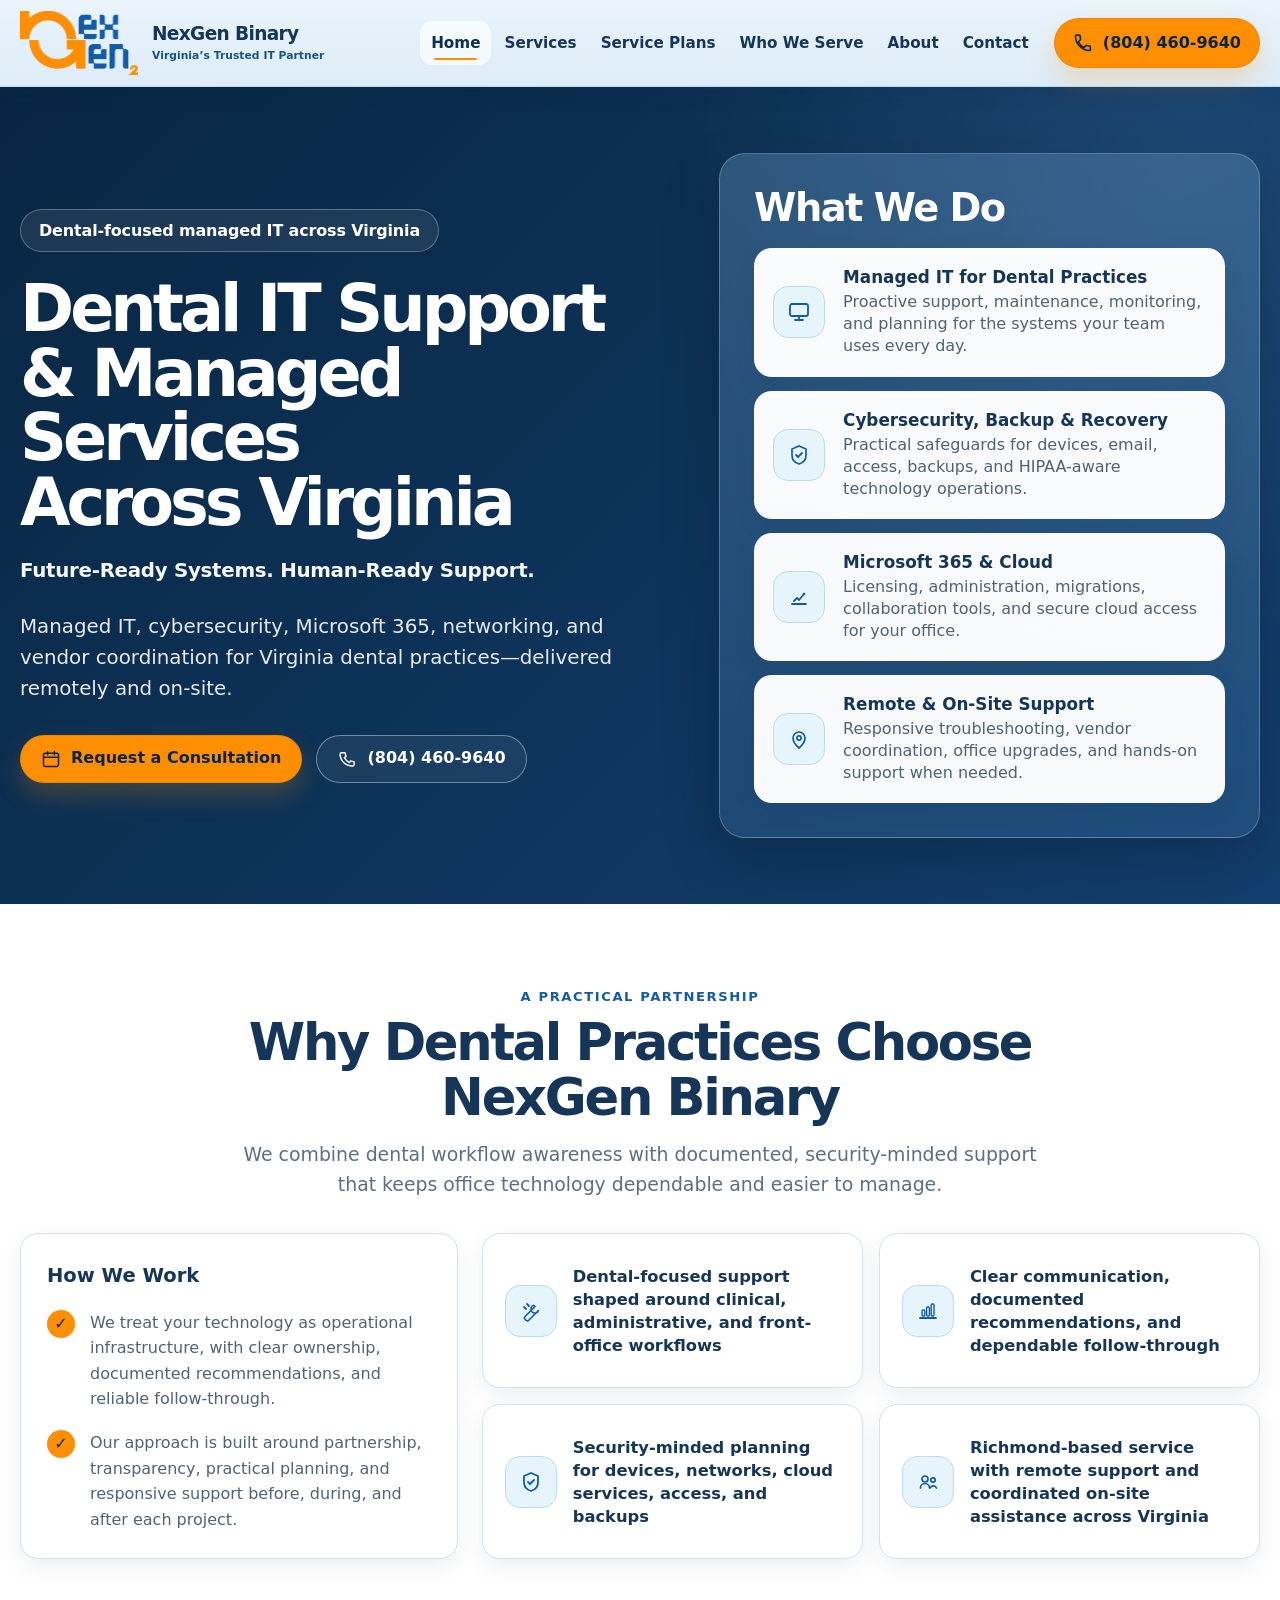
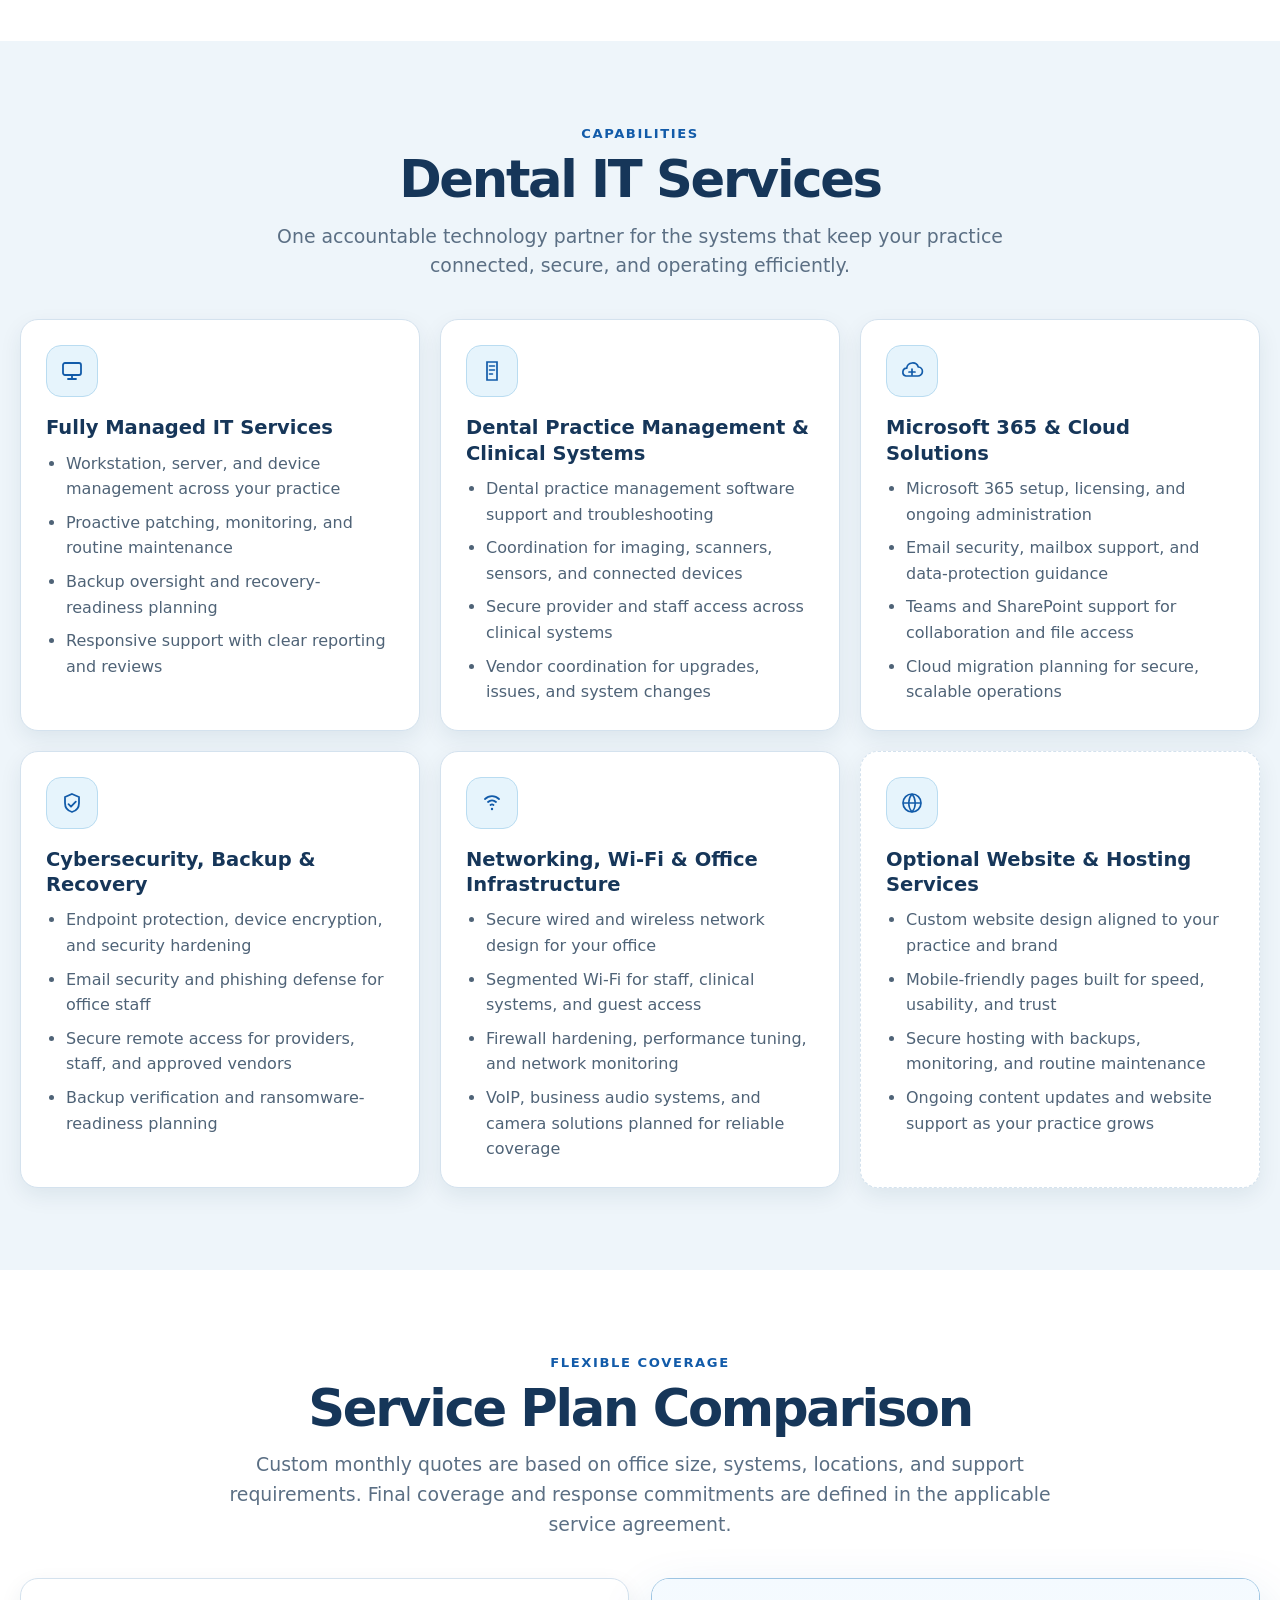
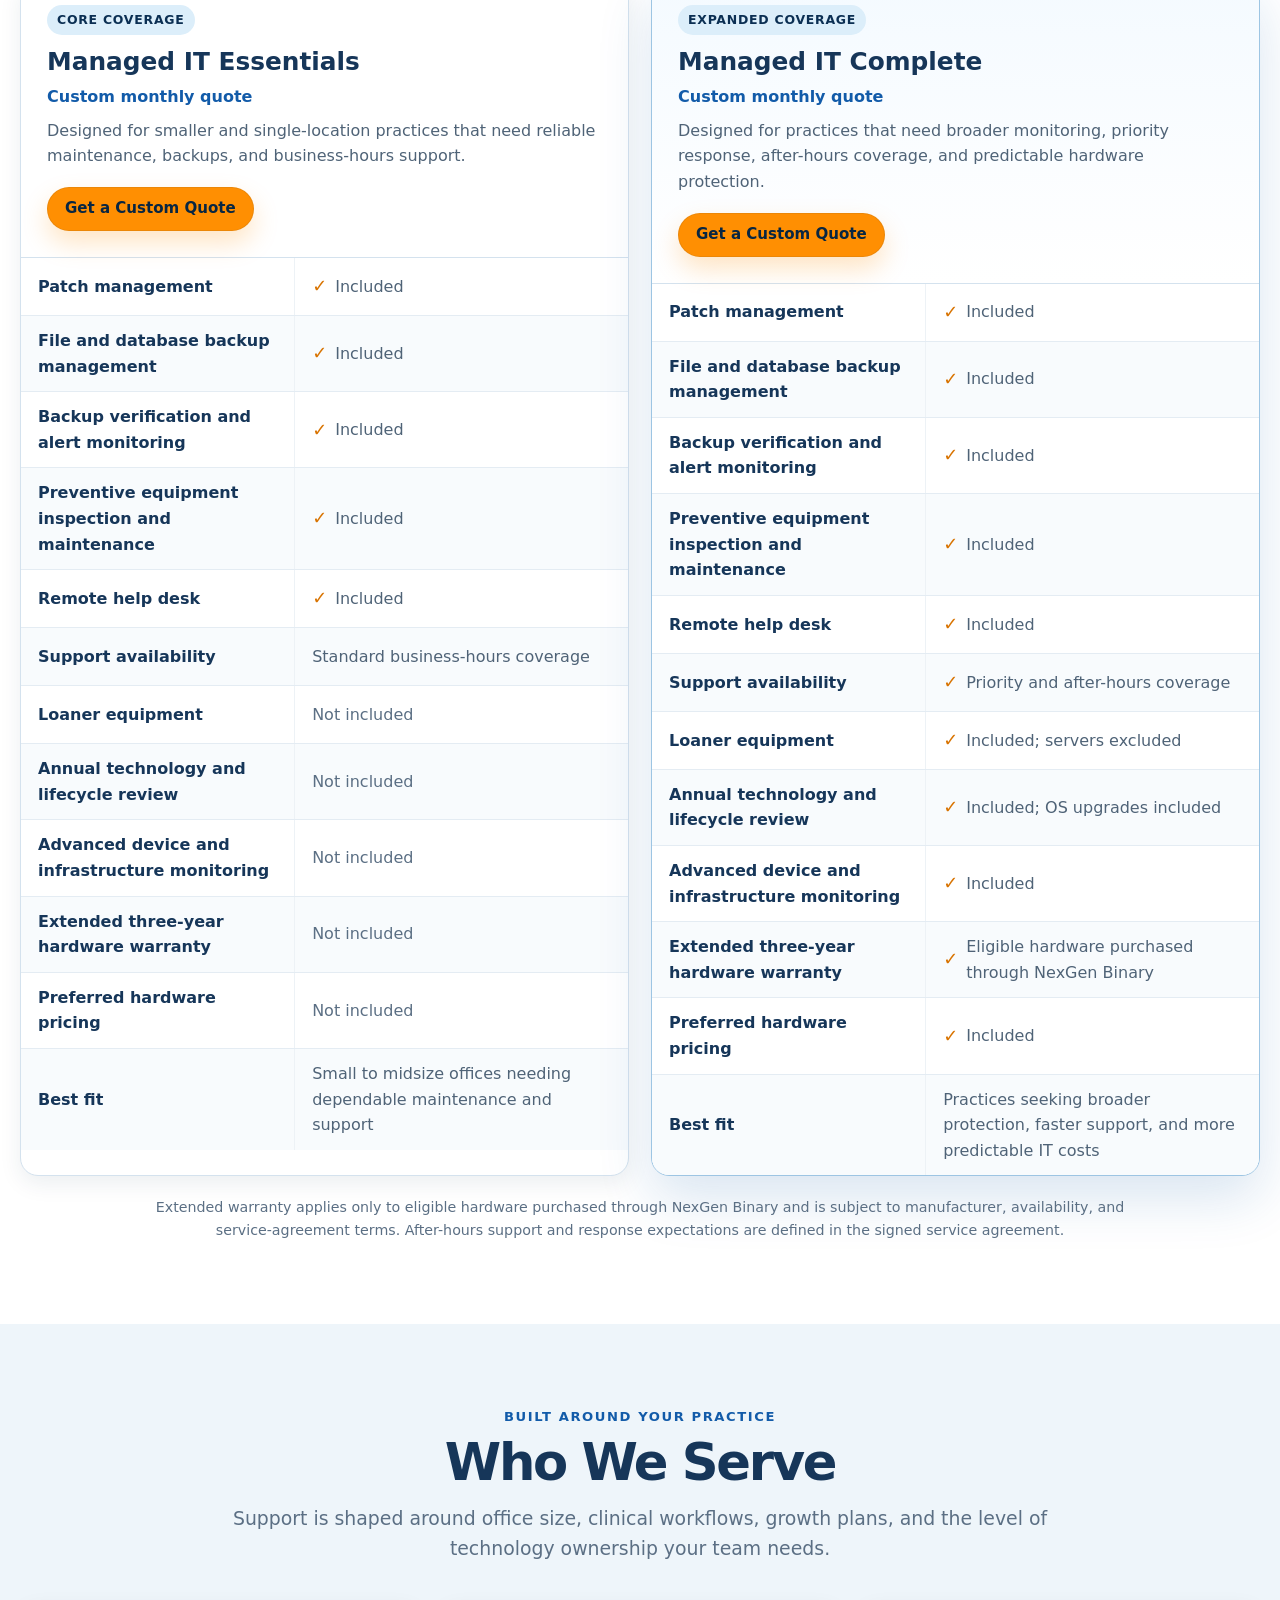
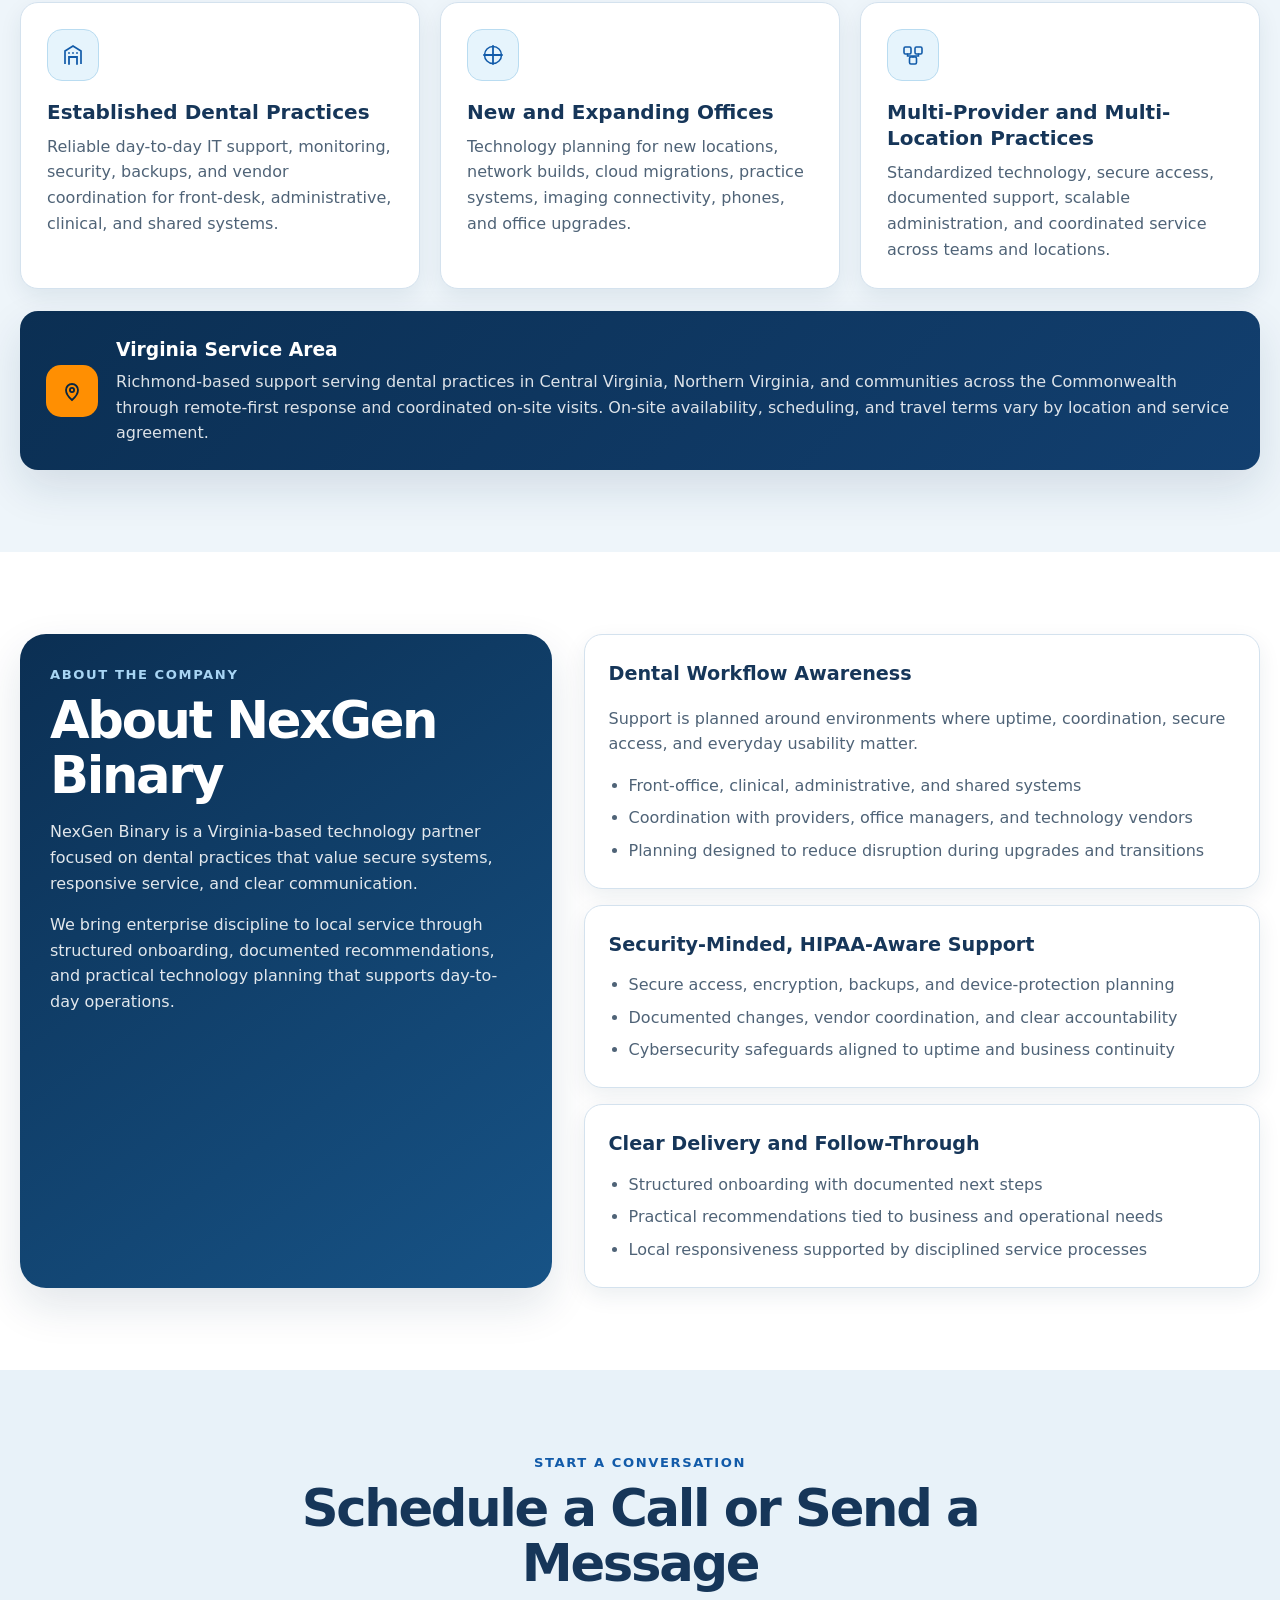
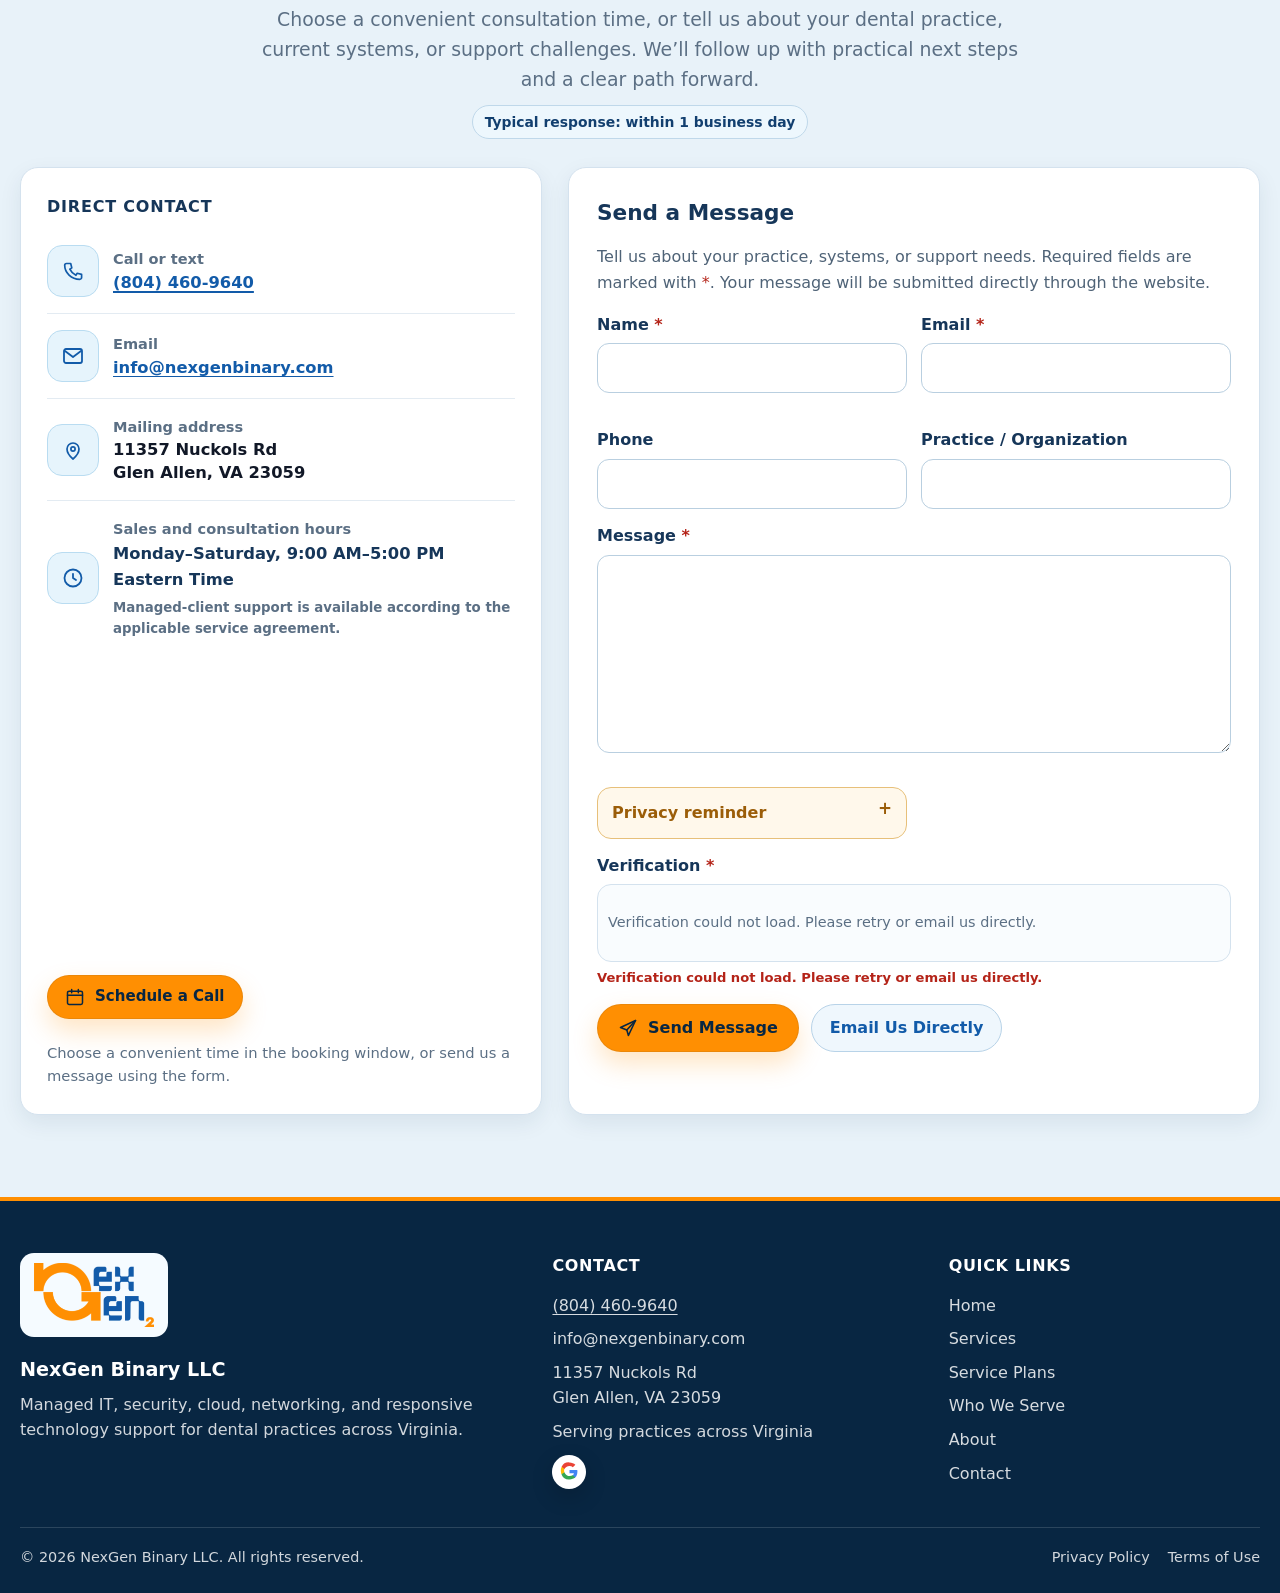
==== index.html @ 31e0f3e4 "u" ====
<!DOCTYPE html>

<html lang="en-US">
<head>
<meta charset="utf-8"/>
<meta content="width=device-width, initial-scale=1, viewport-fit=cover" name="viewport"/>
<title>Dental IT Support &amp; Managed Services in Virginia | NexGen Binary</title>
<meta content="#0b2f53" name="theme-color"/>
<meta content="telephone=no, address=no, email=no" name="format-detection"/>
<meta content="Dental-focused managed IT, cybersecurity, Microsoft 365, cloud, networking, backups, and responsive support for practices across Virginia." name="description"/><meta content="index,follow,max-image-preview:large,max-snippet:-1,max-video-preview:-1" name="robots"/><meta content="production-2026-07-24-v7-compatibility" name="x-nexgen-build"/><meta content="website" property="og:type"/><meta content="NexGen Binary" property="og:site_name"/><meta content="en_US" property="og:locale"/><meta content="Dental IT Support &amp; Managed Services in Virginia | NexGen Binary" property="og:title"/><meta content="Dental-focused managed IT, cybersecurity, Microsoft 365, cloud, networking, backups, and responsive support for practices across Virginia." property="og:description"/><link href="https://nexgenbinary.com/" rel="canonical"/><meta content="https://nexgenbinary.com/" property="og:url"/><meta content="https://nexgenbinary.com/social-preview.png" property="og:image"/><meta content="https://nexgenbinary.com/social-preview.png" property="og:image:secure_url"/><meta content="image/png" property="og:image:type"/><meta content="1200" property="og:image:width"/><meta content="630" property="og:image:height"/><meta content="NexGen Binary — managed IT for dental practices across Virginia" property="og:image:alt"/><meta content="summary_large_image" name="twitter:card"/><meta content="Dental IT Support &amp; Managed Services in Virginia | NexGen Binary" name="twitter:title"/><meta content="Dental-focused managed IT, cybersecurity, Microsoft 365, cloud, networking, backups, and responsive support for practices across Virginia." name="twitter:description"/><meta content="https://nexgenbinary.com/social-preview.png" name="twitter:image"/><link href="./favicon.ico?v=20260718prod1" rel="shortcut icon"/><link href="./favicon-16x16.png?v=20260718prod1" rel="icon" sizes="16x16" type="image/png"/><link href="./favicon-32x32.png?v=20260718prod1" rel="icon" sizes="32x32" type="image/png"/><link href="./favicon.svg?v=20260718prod1" rel="icon" type="image/svg+xml"/><link href="./apple-touch-icon.png?v=20260718prod1" rel="apple-touch-icon" sizes="180x180"/><link href="./assets/site.css?v=20260724prod7" rel="stylesheet"/><script type="application/ld+json">{
  "@context": "https://schema.org",
  "@graph": [
    {
      "@type": "WebSite",
      "@id": "https://nexgenbinary.com/#website",
      "url": "https://nexgenbinary.com/",
      "name": "NexGen Binary",
      "inLanguage": "en-US",
      "publisher": {
        "@id": "https://nexgenbinary.com/#organization"
      }
    },
    {
      "@type": "ProfessionalService",
      "@id": "https://nexgenbinary.com/#organization",
      "name": "NexGen Binary LLC",
      "alternateName": "NexGen Binary",
      "legalName": "NexGen Binary LLC",
      "url": "https://nexgenbinary.com/",
      "logo": {
        "@type": "ImageObject",
        "url": "https://nexgenbinary.com/nexgenbinary-logo.png",
        "width": 1910,
        "height": 1023
      },
      "image": "https://nexgenbinary.com/social-preview.png",
      "description": "Dental-focused managed IT, cybersecurity, Microsoft 365, cloud, networking, backups, and responsive support for practices across Virginia.",
      "slogan": "Virginia’s Trusted IT Partner",
      "telephone": "+1-804-460-9640",
      "email": "info@nexgenbinary.com",
      "address": {
        "@type": "PostalAddress",
        "streetAddress": "11357 Nuckols Rd",
        "addressLocality": "Glen Allen",
        "addressRegion": "VA",
        "postalCode": "23059",
        "addressCountry": "US"
      },
      "areaServed": {
        "@type": "State",
        "name": "Virginia"
      },
      "sameAs": [
        "https://share.google/UWWubeCa8CN4sffAM"
      ],
      "hasMap": "https://share.google/UWWubeCa8CN4sffAM",
      "contactPoint": [
        {
          "@type": "ContactPoint",
          "telephone": "+1-804-460-9640",
          "contactType": "sales and consultation",
          "areaServed": "US-VA",
          "availableLanguage": "English"
        },
        {
          "@type": "ContactPoint",
          "email": "info@nexgenbinary.com",
          "contactType": "customer service",
          "areaServed": "US-VA",
          "availableLanguage": "English"
        }
      ],
      "openingHoursSpecification": [
        {
          "@type": "OpeningHoursSpecification",
          "dayOfWeek": [
            "Monday",
            "Tuesday",
            "Wednesday",
            "Thursday",
            "Friday",
            "Saturday"
          ],
          "opens": "09:00",
          "closes": "17:00"
        }
      ],
      "hasOfferCatalog": {
        "@type": "OfferCatalog",
        "name": "Managed IT and technology services",
        "itemListElement": [
          {
            "@type": "Offer",
            "itemOffered": {
              "@type": "Service",
              "name": "Managed IT for dental practices"
            }
          },
          {
            "@type": "Offer",
            "itemOffered": {
              "@type": "Service",
              "name": "Cybersecurity, backup, and recovery"
            }
          },
          {
            "@type": "Offer",
            "itemOffered": {
              "@type": "Service",
              "name": "Microsoft 365 and cloud administration"
            }
          },
          {
            "@type": "Offer",
            "itemOffered": {
              "@type": "Service",
              "name": "Networking and Wi-Fi"
            }
          },
          {
            "@type": "Offer",
            "itemOffered": {
              "@type": "Service",
              "name": "VoIP and business audio systems"
            }
          },
          {
            "@type": "Offer",
            "itemOffered": {
              "@type": "Service",
              "name": "Camera solutions"
            }
          },
          {
            "@type": "Offer",
            "itemOffered": {
              "@type": "Service",
              "name": "Remote and scheduled on-site support"
            }
          },
          {
            "@type": "Offer",
            "itemOffered": {
              "@type": "Service",
              "name": "Website and hosting services"
            }
          }
        ]
      }
    }
  ]
}</script><meta content="strict-origin-when-cross-origin" name="referrer"/></head>
<body data-nexgen-build="production-2026-07-24-v7-compatibility">
<a class="skip-link" href="#main-content">Skip to main content</a>
<header class="site-header" data-site-header="">
<div class="site-shell header-inner">
<a aria-label="NexGen Binary home" class="brand" href="#home">
<img alt="NexGen Binary logo" class="brand-logo" decoding="async" fetchpriority="high" height="1023" src="./nexgenbinary-logo.png?v=20260713v17" width="1910"/>
<span class="brand-copy">
<span class="brand-name">NexGen Binary</span>
<span class="brand-slogan">Virginia’s Trusted IT Partner</span>
</span>
</a>
<button aria-controls="primary-navigation" aria-expanded="false" aria-label="Open navigation" class="nav-toggle" data-nav-toggle="" type="button">
<span></span><span></span><span></span>
</button>
<nav aria-label="Primary navigation" class="primary-nav" data-primary-nav="" id="primary-navigation">
<ul class="nav-list">
<li><a class="nav-link is-active" data-nav-link="" href="#home">Home</a></li>
<li><a class="nav-link" data-nav-link="" href="#services">Services</a></li>
<li><a class="nav-link" data-nav-link="" href="#pricing">Service Plans</a></li>
<li><a class="nav-link" data-nav-link="" href="#who-we-serve">Who We Serve</a></li>
<li><a class="nav-link" data-nav-link="" href="#about">About</a></li>
<li><a class="nav-link" data-nav-link="" href="#contact">Contact</a></li>
</ul>
<div class="header-actions">
<a aria-label="Call NexGen Binary at eight zero four, four six zero, nine six four zero" class="button button-primary header-call" data-call-phone="" href="tel:+18044609640">
<svg aria-hidden="true" viewbox="0 0 24 24"><path d="M6.6 10.8a15.4 15.4 0 0 0 6.6 6.6l2.2-2.2a1 1 0 0 1 1-.24 11 11 0 0 0 3.44.55 1 1 0 0 1 1 1V20a1 1 0 0 1-1 1C10.85 21 3 13.15 3 3.5a1 1 0 0 1 1-1H7.5a1 1 0 0 1 1 1c0 1.19.19 2.34.55 3.44a1 1 0 0 1-.24 1l-2.2 2.86Z" fill="none" stroke="currentColor" stroke-linecap="round" stroke-linejoin="round" stroke-width="1.9"></path></svg>
<span class="phone-number-display">(804) 460-9640</span>
</a>
</div>
</nav>
</div>
</header>
<main id="main-content">
<section class="hero" id="home">
<div class="site-shell hero-inner">
<div class="hero-copy">
<p class="eyebrow">Dental-focused managed IT across Virginia</p>
<h1 class="hero-title"><span>Dental IT Support</span><span>&amp; Managed Services</span><span>Across Virginia</span></h1><p class="hero-tagline">Future-Ready Systems. Human-Ready Support.</p>
<p class="hero-subtitle">Managed IT, cybersecurity, Microsoft 365, networking, and vendor coordination for Virginia dental practices—delivered remotely and on-site.</p>
<div class="hero-actions">
<a class="button button-primary" data-booking-open="" href="https://outlook.office.com/book/MeetNexGenBinary@nexgenbinary.com/" rel="noopener" target="_blank">
<svg aria-hidden="true" viewbox="0 0 24 24"><rect fill="none" height="16" rx="2" stroke="currentColor" stroke-width="1.8" width="18" x="3" y="5"></rect><path d="M16 3v4M8 3v4M3 10h18" fill="none" stroke="currentColor" stroke-linecap="round" stroke-width="1.8"></path></svg>
              Request a Consultation
            </a>
<a aria-label="Call NexGen Binary at eight zero four, four six zero, nine six four zero" class="button button-ghost" data-call-phone="" href="tel:+18044609640">
<svg aria-hidden="true" viewbox="0 0 24 24"><path d="M6.6 4.5h3.1l1.1 4.4-2 1.3a13 13 0 0 0 6.1 6.1l1.3-2 4.4 1.1v3.1a1.8 1.8 0 0 1-1.8 1.8C10.3 20.3 3.7 13.7 3.7 6.3a1.8 1.8 0 0 1 1.8-1.8Z" fill="none" stroke="currentColor" stroke-linejoin="round" stroke-width="1.7"></path></svg>
<span class="phone-number-display">(804) 460-9640</span>
</a>
</div>
</div>
<aside aria-labelledby="what-we-do-title" class="hero-panel">
<h2 id="what-we-do-title">What We Do</h2>
<div class="hero-service-list">
<article class="hero-service card-hover">
<div class="icon-tile"><svg aria-hidden="true" viewbox="0 0 24 24"><rect fill="none" height="12" rx="2" stroke="currentColor" stroke-width="1.8" width="18" x="3" y="4"></rect><path d="M8 20h8M12 16v4" fill="none" stroke="currentColor" stroke-linecap="round" stroke-width="1.8"></path></svg></div>
<div><h3>Managed IT for Dental Practices</h3><p>Proactive support, maintenance, monitoring, and planning for the systems your team uses every day.</p></div>
</article>
<article class="hero-service card-hover">
<div class="icon-tile"><svg aria-hidden="true" viewbox="0 0 24 24"><path d="M12 3l7 3v6c0 4.7-2.9 7.9-7 9-4.1-1.1-7-4.3-7-9V6l7-3Z" fill="none" stroke="currentColor" stroke-width="1.7"></path><path d="M9 12l2 2 4-4" fill="none" stroke="currentColor" stroke-linecap="round" stroke-linejoin="round" stroke-width="1.8"></path></svg></div>
<div><h3>Cybersecurity, Backup &amp; Recovery</h3><p>Practical safeguards for devices, email, access, backups, and HIPAA-aware technology operations.</p></div>
</article>
<article class="hero-service card-hover">
<div class="icon-tile"><svg aria-hidden="true" viewbox="0 0 24 24"><path d="M5 19h14M7 16l3-3 2 2 5-6" fill="none" stroke="currentColor" stroke-linecap="round" stroke-linejoin="round" stroke-width="1.8"></path><circle cx="17" cy="9" fill="currentColor" r="1.3"></circle></svg></div>
<div><h3>Microsoft 365 &amp; Cloud</h3><p>Licensing, administration, migrations, collaboration tools, and secure cloud access for your office.</p></div>
</article>
<article class="hero-service card-hover">
<div class="icon-tile"><svg aria-hidden="true" viewbox="0 0 24 24"><path d="M12 21s6-5.1 6-10a6 6 0 1 0-12 0c0 4.9 6 10 6 10Z" fill="none" stroke="currentColor" stroke-width="1.7"></path><circle cx="12" cy="11" fill="none" r="2.1" stroke="currentColor" stroke-width="1.7"></circle></svg></div>
<div><h3>Remote &amp; On-Site Support</h3><p>Responsive troubleshooting, vendor coordination, office upgrades, and hands-on support when needed.</p></div>
</article>
</div>
</aside>
</div>
</section>
<section class="section section-white" id="why-choose-us">
<div class="site-shell why-layout">
<div class="why-copy">
<p class="section-kicker">A practical partnership</p>
<h2 class="section-title">Why Dental Practices Choose NexGen Binary</h2>
<p class="section-intro">We combine dental workflow awareness with documented, security-minded support that keeps office technology dependable and easier to manage.</p>
</div>
<div class="why-content">
<div class="card how-card">
<h3>How We Work</h3>
<ul class="check-list">
<li><span aria-hidden="true" class="check-mark">✓</span><span>We treat your technology as operational infrastructure, with clear ownership, documented recommendations, and reliable follow-through.</span></li>
<li><span aria-hidden="true" class="check-mark">✓</span><span>Our approach is built around partnership, transparency, practical planning, and responsive support before, during, and after each project.</span></li>
</ul>
</div>
<div class="why-grid">
<article class="card card-hover why-card">
<div class="icon-tile"><svg aria-hidden="true" viewbox="0 0 24 24"><path d="M14.7 6.3a4 4 0 1 0 5 5l-9.9 9.9a2 2 0 0 1-2.8 0l-.9-.9a2 2 0 0 1 0-2.8l9.9-9.9Z" fill="none" stroke="currentColor" stroke-width="1.6"></path><path d="M8 5l2 2M5 8l2 2" fill="none" stroke="currentColor" stroke-linecap="round" stroke-width="1.8"></path></svg></div>
<h3>Dental-focused support shaped around clinical, administrative, and front-office workflows</h3>
</article>
<article class="card card-hover why-card">
<div class="icon-tile"><svg aria-hidden="true" viewbox="0 0 24 24"><path d="M4 19h16" fill="none" stroke="currentColor" stroke-linecap="round" stroke-width="1.8"></path><rect fill="none" height="6" rx="1" stroke="currentColor" stroke-width="1.4" width="2.8" x="6" y="11"></rect><rect fill="none" height="9" rx="1" stroke="currentColor" stroke-width="1.4" width="2.8" x="10.6" y="8"></rect><rect fill="none" height="12" rx="1" stroke="currentColor" stroke-width="1.4" width="2.8" x="15.2" y="5"></rect></svg></div>
<h3>Clear communication, documented recommendations, and dependable follow-through</h3>
</article>
<article class="card card-hover why-card">
<div class="icon-tile"><svg aria-hidden="true" viewbox="0 0 24 24"><path d="M12 3l7 3v6c0 4.7-2.9 7.9-7 9-4.1-1.1-7-4.3-7-9V6l7-3Z" fill="none" stroke="currentColor" stroke-width="1.8"></path><path d="M9 12l2 2 4-4" fill="none" stroke="currentColor" stroke-linecap="round" stroke-linejoin="round" stroke-width="1.8"></path></svg></div>
<h3>Security-minded planning for devices, networks, cloud services, access, and backups</h3>
</article>
<article class="card card-hover why-card">
<div class="icon-tile"><svg aria-hidden="true" viewbox="0 0 24 24"><circle cx="9" cy="9" fill="none" r="3" stroke="currentColor" stroke-width="1.7"></circle><circle cx="17" cy="10" fill="none" r="2.2" stroke="currentColor" stroke-width="1.7"></circle><path d="M4.5 18a4.5 4.5 0 0 1 9 0M14 18a3.5 3.5 0 0 1 6.5 0" fill="none" stroke="currentColor" stroke-linecap="round" stroke-width="1.7"></path></svg></div>
<h3>Richmond-based service with remote support and coordinated on-site assistance across Virginia</h3>
</article>
</div>
</div>
</div>
</section>
<section class="section section-soft" id="services">
<div class="site-shell">
<div class="section-heading">
<p class="section-kicker">Capabilities</p>
<h2 class="section-title">Dental IT Services</h2>
<p class="section-intro">One accountable technology partner for the systems that keep your practice connected, secure, and operating efficiently.</p>
</div>
<div class="services-grid">
<article class="card card-hover service-card">
<div class="icon-tile"><svg aria-hidden="true" viewbox="0 0 24 24"><rect fill="none" height="12" rx="2" stroke="currentColor" stroke-width="1.8" width="18" x="3" y="4"></rect><path d="M8 20h8M12 16v4" fill="none" stroke="currentColor" stroke-linecap="round" stroke-width="1.8"></path></svg></div>
<h3>Fully Managed IT Services</h3>
<ul><li>Workstation, server, and device management across your practice</li><li>Proactive patching, monitoring, and routine maintenance</li><li>Backup oversight and recovery-readiness planning</li><li>Responsive support with clear reporting and reviews</li></ul>
</article>
<article class="card card-hover service-card">
<div class="icon-tile"><svg aria-hidden="true" viewbox="0 0 24 24"><path d="M7 3h10v18H7z" fill="none" stroke="currentColor" stroke-width="1.7"></path><path d="M9.5 7h5M9.5 11h5M9.5 15h3" fill="none" stroke="currentColor" stroke-linecap="round" stroke-width="1.6"></path></svg></div>
<h3>Dental Practice Management &amp; Clinical Systems</h3>
<ul><li>Dental practice management software support and troubleshooting</li><li>Coordination for imaging, scanners, sensors, and connected devices</li><li>Secure provider and staff access across clinical systems</li><li>Vendor coordination for upgrades, issues, and system changes</li></ul>
</article>
<article class="card card-hover service-card">
<div class="icon-tile"><svg aria-hidden="true" viewbox="0 0 24 24"><path d="M6 17a4 4 0 0 1 .7-7.9A6 6 0 0 1 18.3 8a4.5 4.5 0 0 1-.8 9H6Z" fill="none" stroke="currentColor" stroke-width="1.7"></path><path d="M9 13h6M12 10v6" fill="none" stroke="currentColor" stroke-linecap="round" stroke-width="1.7"></path></svg></div>
<h3>Microsoft 365 &amp; Cloud Solutions</h3>
<ul><li>Microsoft 365 setup, licensing, and ongoing administration</li><li>Email security, mailbox support, and data-protection guidance</li><li>Teams and SharePoint support for collaboration and file access</li><li>Cloud migration planning for secure, scalable operations</li></ul>
</article>
<article class="card card-hover service-card">
<div class="icon-tile"><svg aria-hidden="true" viewbox="0 0 24 24"><path d="M12 3l7 3v6c0 4.7-2.9 7.9-7 9-4.1-1.1-7-4.3-7-9V6l7-3Z" fill="none" stroke="currentColor" stroke-width="1.8"></path><path d="M8.5 13.2 11 15.7l4.8-5" fill="none" stroke="currentColor" stroke-linecap="round" stroke-linejoin="round" stroke-width="1.8"></path></svg></div>
<h3>Cybersecurity, Backup &amp; Recovery</h3>
<ul><li>Endpoint protection, device encryption, and security hardening</li><li>Email security and phishing defense for office staff</li><li>Secure remote access for providers, staff, and approved vendors</li><li>Backup verification and ransomware-readiness planning</li></ul>
</article>
<article class="card card-hover service-card">
<div class="icon-tile"><svg aria-hidden="true" viewbox="0 0 24 24"><path d="M5 8a10 10 0 0 1 14 0M8 11a6 6 0 0 1 8 0M10.5 14a2.5 2.5 0 0 1 3 0" fill="none" stroke="currentColor" stroke-linecap="round" stroke-width="1.8"></path><circle cx="12" cy="18" fill="currentColor" r="1.2"></circle></svg></div>
<h3>Networking, Wi-Fi &amp; Office Infrastructure</h3>
<ul><li>Secure wired and wireless network design for your office</li><li>Segmented Wi-Fi for staff, clinical systems, and guest access</li><li>Firewall hardening, performance tuning, and network monitoring</li><li>VoIP, business audio systems, and camera solutions planned for reliable coverage</li></ul>
</article>
<article class="card card-hover service-card is-optional">
<div class="icon-tile"><svg aria-hidden="true" viewbox="0 0 24 24"><circle cx="12" cy="12" fill="none" r="9" stroke="currentColor" stroke-width="1.7"></circle><path d="M3.5 12h17M12 3a14 14 0 0 1 0 18M12 3a14 14 0 0 0 0 18" fill="none" stroke="currentColor" stroke-width="1.5"></path></svg></div>
<h3>Optional Website &amp; Hosting Services</h3>
<ul><li>Custom website design aligned to your practice and brand</li><li>Mobile-friendly pages built for speed, usability, and trust</li><li>Secure hosting with backups, monitoring, and routine maintenance</li><li>Ongoing content updates and website support as your practice grows</li></ul>
</article>
</div>
</div>
</section>
<section class="section section-white" id="pricing">
<div class="site-shell">
<div class="section-heading">
<p class="section-kicker">Flexible coverage</p>
<h2 class="section-title">Service Plan Comparison</h2>
<p class="section-intro">Custom monthly quotes are based on office size, systems, locations, and support requirements. Final coverage and response commitments are defined in the applicable service agreement.</p>
</div>
<div class="plans-grid">
<article class="card plan-card">
<div class="plan-head">
<span class="plan-badge">Core coverage</span>
<h3>Managed IT Essentials</h3>
<p class="plan-price">Custom monthly quote</p>
<p class="plan-description">Designed for smaller and single-location practices that need reliable maintenance, backups, and business-hours support.</p>
<a class="button button-primary button-small" data-focus-contact="" href="#contact">Get a Custom Quote</a>
</div>
<div aria-label="Managed IT Essentials features" class="plan-rows" role="list">
<div class="plan-row" role="listitem"><div class="plan-feature">Patch management</div><div class="plan-value"><span aria-hidden="true" class="plan-check">✓</span> Included</div></div>
<div class="plan-row" role="listitem"><div class="plan-feature">File and database backup management</div><div class="plan-value"><span aria-hidden="true" class="plan-check">✓</span> Included</div></div>
<div class="plan-row" role="listitem"><div class="plan-feature">Backup verification and alert monitoring</div><div class="plan-value"><span aria-hidden="true" class="plan-check">✓</span> Included</div></div>
<div class="plan-row" role="listitem"><div class="plan-feature">Preventive equipment inspection and maintenance</div><div class="plan-value"><span aria-hidden="true" class="plan-check">✓</span> Included</div></div>
<div class="plan-row" role="listitem"><div class="plan-feature">Remote help desk</div><div class="plan-value"><span aria-hidden="true" class="plan-check">✓</span> Included</div></div>
<div class="plan-row" role="listitem"><div class="plan-feature">Support availability</div><div class="plan-value">Standard business-hours coverage</div></div>
<div class="plan-row" role="listitem"><div class="plan-feature">Loaner equipment</div><div class="plan-value plan-muted">Not included</div></div>
<div class="plan-row" role="listitem"><div class="plan-feature">Annual technology and lifecycle review</div><div class="plan-value plan-muted">Not included</div></div>
<div class="plan-row" role="listitem"><div class="plan-feature">Advanced device and infrastructure monitoring</div><div class="plan-value plan-muted">Not included</div></div>
<div class="plan-row" role="listitem"><div class="plan-feature">Extended three-year hardware warranty</div><div class="plan-value plan-muted">Not included</div></div>
<div class="plan-row" role="listitem"><div class="plan-feature">Preferred hardware pricing</div><div class="plan-value plan-muted">Not included</div></div>
<div class="plan-row" role="listitem"><div class="plan-feature">Best fit</div><div class="plan-value">Small to midsize offices needing dependable maintenance and support</div></div>
</div>
</article>
<article class="card plan-card is-featured">
<div class="plan-head">
<span class="plan-badge">Expanded coverage</span>
<h3>Managed IT Complete</h3>
<p class="plan-price">Custom monthly quote</p>
<p class="plan-description">Designed for practices that need broader monitoring, priority response, after-hours coverage, and predictable hardware protection.</p>
<a class="button button-primary button-small" data-focus-contact="" href="#contact">Get a Custom Quote</a>
</div>
<div aria-label="Managed IT Complete features" class="plan-rows" role="list">
<div class="plan-row" role="listitem"><div class="plan-feature">Patch management</div><div class="plan-value"><span aria-hidden="true" class="plan-check">✓</span> Included</div></div>
<div class="plan-row" role="listitem"><div class="plan-feature">File and database backup management</div><div class="plan-value"><span aria-hidden="true" class="plan-check">✓</span> Included</div></div>
<div class="plan-row" role="listitem"><div class="plan-feature">Backup verification and alert monitoring</div><div class="plan-value"><span aria-hidden="true" class="plan-check">✓</span> Included</div></div>
<div class="plan-row" role="listitem"><div class="plan-feature">Preventive equipment inspection and maintenance</div><div class="plan-value"><span aria-hidden="true" class="plan-check">✓</span> Included</div></div>
<div class="plan-row" role="listitem"><div class="plan-feature">Remote help desk</div><div class="plan-value"><span aria-hidden="true" class="plan-check">✓</span> Included</div></div>
<div class="plan-row" role="listitem"><div class="plan-feature">Support availability</div><div class="plan-value"><span aria-hidden="true" class="plan-check">✓</span> Priority and after-hours coverage</div></div>
<div class="plan-row" role="listitem"><div class="plan-feature">Loaner equipment</div><div class="plan-value"><span aria-hidden="true" class="plan-check">✓</span> Included; servers excluded</div></div>
<div class="plan-row" role="listitem"><div class="plan-feature">Annual technology and lifecycle review</div><div class="plan-value"><span aria-hidden="true" class="plan-check">✓</span> Included; OS upgrades included</div></div>
<div class="plan-row" role="listitem"><div class="plan-feature">Advanced device and infrastructure monitoring</div><div class="plan-value"><span aria-hidden="true" class="plan-check">✓</span> Included</div></div>
<div class="plan-row" role="listitem"><div class="plan-feature">Extended three-year hardware warranty</div><div class="plan-value"><span aria-hidden="true" class="plan-check">✓</span> Eligible hardware purchased through NexGen Binary</div></div>
<div class="plan-row" role="listitem"><div class="plan-feature">Preferred hardware pricing</div><div class="plan-value"><span aria-hidden="true" class="plan-check">✓</span> Included</div></div>
<div class="plan-row" role="listitem"><div class="plan-feature">Best fit</div><div class="plan-value">Practices seeking broader protection, faster support, and more predictable IT costs</div></div>
</div>
</article>
</div>
<p class="plan-footnote">Extended warranty applies only to eligible hardware purchased through NexGen Binary and is subject to manufacturer, availability, and service-agreement terms. After-hours support and response expectations are defined in the signed service agreement.</p>
</div>
</section>
<section class="section section-soft" id="who-we-serve">
<div class="site-shell">
<div class="section-heading">
<p class="section-kicker">Built around your practice</p>
<h2 class="section-title">Who We Serve</h2>
<p class="section-intro">Support is shaped around office size, clinical workflows, growth plans, and the level of technology ownership your team needs.</p>
</div>
<div class="audience-grid">
<article class="card card-hover audience-card">
<div class="icon-tile"><svg aria-hidden="true" viewbox="0 0 24 24"><path d="M4 21V8l8-5 8 5v13" fill="none" stroke="currentColor" stroke-width="1.7"></path><path d="M8 21v-7h8v7M8 10h.01M12 10h.01M16 10h.01" fill="none" stroke="currentColor" stroke-linecap="round" stroke-width="1.8"></path></svg></div>
<h3>Established Dental Practices</h3>
<p>Reliable day-to-day IT support, monitoring, security, backups, and vendor coordination for front-desk, administrative, clinical, and shared systems.</p>
</article>
<article class="card card-hover audience-card">
<div class="icon-tile"><svg aria-hidden="true" viewbox="0 0 24 24"><path d="M12 3v18M3 12h18" fill="none" stroke="currentColor" stroke-linecap="round" stroke-width="1.8"></path><circle cx="12" cy="12" fill="none" r="8.5" stroke="currentColor" stroke-width="1.5"></circle></svg></div>
<h3>New and Expanding Offices</h3>
<p>Technology planning for new locations, network builds, cloud migrations, practice systems, imaging connectivity, phones, and office upgrades.</p>
</article>
<article class="card card-hover audience-card">
<div class="icon-tile"><svg aria-hidden="true" viewbox="0 0 24 24"><rect fill="none" height="7" rx="1.4" stroke="currentColor" stroke-width="1.6" width="7" x="3" y="4"></rect><rect fill="none" height="7" rx="1.4" stroke="currentColor" stroke-width="1.6" width="7" x="14" y="4"></rect><rect fill="none" height="7" rx="1.4" stroke="currentColor" stroke-width="1.6" width="7" x="8.5" y="14"></rect><path d="M6.5 11v2h11v-2M12 13v1" fill="none" stroke="currentColor" stroke-linecap="round" stroke-width="1.5"></path></svg></div>
<h3>Multi-Provider and Multi-Location Practices</h3>
<p>Standardized technology, secure access, documented support, scalable administration, and coordinated service across teams and locations.</p>
</article>
</div>
<div class="service-area">
<div class="icon-tile"><svg aria-hidden="true" viewbox="0 0 24 24"><path d="M12 21s6-5.1 6-10a6 6 0 1 0-12 0c0 4.9 6 10 6 10Z" fill="none" stroke="currentColor" stroke-width="1.8"></path><circle cx="12" cy="11" fill="none" r="2.1" stroke="currentColor" stroke-width="1.8"></circle></svg></div>
<div><h3>Virginia Service Area</h3><p>Richmond-based support serving dental practices in Central Virginia, Northern Virginia, and communities across the Commonwealth through remote-first response and coordinated on-site visits. On-site availability, scheduling, and travel terms vary by location and service agreement.</p></div>
</div>
</div>
</section>
<section class="section section-white" id="about">
<div class="site-shell about-layout">
<div class="about-lead">
<p class="section-kicker">About the company</p>
<h2 class="section-title">About NexGen Binary</h2>
<p>NexGen Binary is a Virginia-based technology partner focused on dental practices that value secure systems, responsive service, and clear communication.</p>
<p>We bring enterprise discipline to local service through structured onboarding, documented recommendations, and practical technology planning that supports day-to-day operations.</p>
</div>
<div class="about-points">
<article class="card about-card">
<h3>Dental Workflow Awareness</h3>
<p>Support is planned around environments where uptime, coordination, secure access, and everyday usability matter.</p>
<ul><li>Front-office, clinical, administrative, and shared systems</li><li>Coordination with providers, office managers, and technology vendors</li><li>Planning designed to reduce disruption during upgrades and transitions</li></ul>
</article>
<article class="card about-card">
<h3>Security-Minded, HIPAA-Aware Support</h3>
<ul><li>Secure access, encryption, backups, and device-protection planning</li><li>Documented changes, vendor coordination, and clear accountability</li><li>Cybersecurity safeguards aligned to uptime and business continuity</li></ul>
</article>
<article class="card about-card">
<h3>Clear Delivery and Follow-Through</h3>
<ul><li>Structured onboarding with documented next steps</li><li>Practical recommendations tied to business and operational needs</li><li>Local responsiveness supported by disciplined service processes</li></ul>
</article>
</div>
</div>
</section>
<section class="section section-blue" id="contact">
<div class="site-shell">
<div class="contact-summary contact-summary-centered">
<p class="section-kicker">Start a conversation</p>
<h2 class="section-title">Schedule a Call or Send a Message</h2>
<p class="section-intro">Choose a convenient consultation time, or tell us about your dental practice, current systems, or support challenges. We’ll follow up with practical next steps and a clear path forward.</p>
<span class="response-pill">Typical response: within 1 business day</span>
</div><div class="contact-layout contact-layout-balanced"><aside aria-labelledby="direct-contact-title" class="card contact-card">
<h3 id="direct-contact-title">Direct Contact</h3>
<ul class="contact-list">
<li class="contact-item">
<div class="icon-tile"><svg aria-hidden="true" viewbox="0 0 24 24"><path d="M6.6 4.5h3.1l1.1 4.4-2 1.3a13 13 0 0 0 6.1 6.1l1.3-2 4.4 1.1v3.1a1.8 1.8 0 0 1-1.8 1.8C10.3 20.3 3.7 13.7 3.7 6.3a1.8 1.8 0 0 1 1.8-1.8Z" fill="none" stroke="currentColor" stroke-linejoin="round" stroke-width="1.7"></path></svg></div>
<div><div class="contact-label">Call or text</div><a aria-label="Call NexGen Binary at eight zero four, four six zero, nine six four zero" class="contact-value phone-text-button" data-call-phone="" href="tel:+18044609640"><span class="phone-number-display">(804) 460-9640</span></a></div>
</li>
<li class="contact-item">
<div class="icon-tile"><svg aria-hidden="true" viewbox="0 0 24 24"><rect fill="none" height="14" rx="2" stroke="currentColor" stroke-width="1.8" width="18" x="3" y="5"></rect><path d="M4 7l8 6 8-6" fill="none" stroke="currentColor" stroke-linecap="round" stroke-linejoin="round" stroke-width="1.8"></path></svg></div>
<div><div class="contact-label">Email</div><a class="contact-value" href="mailto:info@nexgenbinary.com">info@nexgenbinary.com</a></div>
</li>
<li class="contact-item">
<div class="icon-tile"><svg aria-hidden="true" viewbox="0 0 24 24"><path d="M12 21s6-5.1 6-10a6 6 0 1 0-12 0c0 4.9 6 10 6 10Z" fill="none" stroke="currentColor" stroke-width="1.7"></path><circle cx="12" cy="11" fill="none" r="2.1" stroke="currentColor" stroke-width="1.7"></circle></svg></div>
<div><div class="contact-label">Mailing address</div><address class="contact-value contact-address">11357 Nuckols Rd<br/>Glen Allen, VA 23059</address></div>
</li>
<li class="contact-item">
<div class="icon-tile"><svg aria-hidden="true" viewbox="0 0 24 24"><circle cx="12" cy="12" fill="none" r="8.5" stroke="currentColor" stroke-width="1.8"></circle><path d="M12 7.8V12l3 2" fill="none" stroke="currentColor" stroke-linecap="round" stroke-linejoin="round" stroke-width="1.8"></path></svg></div>
<div class="contact-hours"><div class="contact-label">Sales and consultation hours</div><div class="contact-value">Monday–Saturday, 9:00 AM–5:00 PM Eastern Time</div><small>Managed-client support is available according to the applicable service agreement.</small></div>
</li>
</ul>
<div class="contact-card-cta"><a class="button button-primary button-small" data-booking-open="" href="https://outlook.office.com/book/MeetNexGenBinary@nexgenbinary.com/" rel="noopener" target="_blank"><svg aria-hidden="true" viewbox="0 0 24 24"><rect fill="none" height="16" rx="2" stroke="currentColor" stroke-width="1.8" width="18" x="3" y="5"></rect><path d="M16 3v4M8 3v4M3 10h18" fill="none" stroke="currentColor" stroke-linecap="round" stroke-width="1.8"></path></svg>Schedule a Call</a><p class="contact-note">Choose a convenient time in the booking window, or send us a message using the form.</p></div></aside><div class="card form-card form-card-compact" id="contact-form">
<h3>Send a Message</h3>
<p class="form-helper">Tell us about your practice, systems, or support needs. Required fields are marked with <span aria-hidden="true" class="required">*</span>. Your message will be submitted directly through the website.</p>
<form action="https://formspree.io/f/mdalpbzo" class="contact-form contact-form-v19" data-contact-form="" data-formspree-endpoint="https://formspree.io/f/mdalpbzo" data-recipient="info@nexgenbinary.com" id="contactForm" method="POST"><input aria-hidden="true" autocomplete="off" class="form-honeypot" name="_gotcha" tabindex="-1" type="text"/><input name="_subject" type="hidden" value="New website message from NexGen Binary LLC"/>
<div class="form-field">
<label class="form-label" for="contact-name">Name <span aria-hidden="true" class="required">*</span></label>
<input aria-describedby="contact-name-error" autocomplete="name" class="form-control" data-label="Name" id="contact-name" maxlength="120" name="name" required=""/>
<span aria-live="polite" class="field-error" id="contact-name-error"></span>
</div>
<div class="form-field">
<label class="form-label" for="contact-email">Email <span aria-hidden="true" class="required">*</span></label>
<input aria-describedby="contact-email-error" autocomplete="email" class="form-control" data-label="Email" id="contact-email" inputmode="email" maxlength="160" name="email" required="" type="email"/>
<span aria-live="polite" class="field-error" id="contact-email-error"></span>
</div>
<div class="form-field">
<label class="form-label" for="contact-phone">Phone</label>
<input autocomplete="tel" class="form-control" id="contact-phone" inputmode="tel" maxlength="30" name="phone" type="tel"/>
</div>
<div class="form-field">
<label class="form-label" for="contact-organization">Practice / Organization</label>
<input autocomplete="organization" class="form-control" id="contact-organization" maxlength="160" name="organization"/>
</div>
<div class="form-field full message">
<label class="form-label" for="contact-message">Message <span aria-hidden="true" class="required">*</span></label>
<textarea aria-describedby="contact-message-error phi-warning" class="form-control" data-label="Message" id="contact-message" maxlength="4000" name="message" required=""></textarea>
<span aria-live="polite" class="field-error" id="contact-message-error"></span>
</div>
<details class="privacy-disclosure"><summary>Privacy reminder</summary><div class="privacy-disclosure-body"><strong>Please do not include</strong> patient names, treatment information, insurance details, or other protected health information.</div></details><div class="form-field full captcha-field verification-heading-compact">
<div class="form-label">Verification <span aria-hidden="true" class="required">*</span></div>
<div class="captcha-wrap captcha-compact"><div aria-busy="false" class="h-captcha" data-hcaptcha-lazy="" data-sitekey="267e959c-42c0-45b2-a4d2-45621dbc4f28"><span aria-live="polite" class="captcha-load-status" data-hcaptcha-load-status="" role="status">Verification loads automatically when this form is in view.</span></div></div>
<span aria-live="polite" class="captcha-error" id="contact-captcha-error"></span>
<noscript><p class="field-error">JavaScript is required for verification. You may email info@nexgenbinary.com instead.</p></noscript>
</div>
<div class="form-actions form-actions-compact">
<button class="button button-primary" type="submit"><svg aria-hidden="true" viewbox="0 0 24 24"><path d="M3 11.5 21 3l-8.5 18-1.9-6.6L3 11.5Z" fill="none" stroke="currentColor" stroke-linejoin="round" stroke-width="1.9"></path><path d="M10.6 14.4 21 3" fill="none" stroke="currentColor" stroke-linecap="round" stroke-width="1.9"></path></svg><span data-submit-label="">Send Message</span></button>
<a class="button form-mail-link" href="mailto:info@nexgenbinary.com">Email Us Directly</a><p aria-live="polite" class="form-status" id="contact-status" role="status"></p></div>
</form><div aria-hidden="true" class="form-success-modal" id="contact-success-modal">
<div class="form-success-backdrop"></div>
<section aria-labelledby="contact-success-title" aria-modal="true" class="form-success-panel" role="dialog">
<div aria-hidden="true" class="form-success-icon">✓</div>
<h3 id="contact-success-title">Message Sent</h3>
<p>Thank you. Your message was sent successfully, and we will follow up as soon as possible.</p>
<button class="button button-primary" data-success-close="" type="button">OK</button>
</section>
</div>
</div></div></div>
</section>
</main>
<footer class="site-footer">
<div class="site-shell footer-main">
<div>
<div class="footer-brand-panel"><img alt="NexGen Binary logo" decoding="async" height="1023" loading="lazy" src="./nexgenbinary-logo.png?v=20260713v17" width="1910"/></div>
<h2 class="footer-title">NexGen Binary LLC</h2>
<div class="footer-copy-row"><p class="footer-copy">Managed IT, security, cloud, networking, and responsive technology support for dental practices across Virginia.</p></div>
</div>
<div>
<h2 class="footer-heading">Contact</h2>
<ul class="footer-list">
<li><a aria-label="Call NexGen Binary at eight zero four, four six zero, nine six four zero" class="footer-phone-button" data-call-phone="" href="tel:+18044609640"><span class="phone-number-display">(804) 460-9640</span></a></li>
<li><a href="mailto:info@nexgenbinary.com">info@nexgenbinary.com</a></li>
<li><address class="footer-address">11357 Nuckols Rd<br/>Glen Allen, VA 23059</address></li>
<li class="footer-service-area"><span>Serving practices across Virginia</span><a aria-label="View NexGen Binary LLC on Google" class="google-business footer-google-business" href="https://share.google/UWWubeCa8CN4sffAM" rel="noopener noreferrer" target="_blank" title="NexGen Binary LLC on Google">
<svg aria-hidden="true" viewbox="0 0 24 24"><path d="M22 12.27c0-.79-.07-1.54-.2-2.27H12v4.29h5.6a4.79 4.79 0 0 1-2.08 3.14v2.61h3.37C20.86 18.18 22 15.48 22 12.27Z" fill="#4285F4"></path><path d="M12 22c2.97 0 5.46-.98 7.28-2.66l-3.37-2.61c-.94.63-2.15 1.01-3.91 1.01-3 0-5.54-2.02-6.45-4.73H2.08v2.97A9.99 9.99 0 0 0 12 22Z" fill="#34A853"></path><path d="M5.55 13.01A5.99 5.99 0 0 1 5.2 11c0-.7.12-1.38.35-2.01V6.02H2.08A9.99 9.99 0 0 0 1 11c0 1.61.38 3.13 1.08 4.48l3.47-2.47Z" fill="#FBBC05"></path><path d="M12 4.96c1.62 0 3.08.56 4.23 1.66l3.17-3.17C17.45 1.63 14.97.5 12 .5A9.99 9.99 0 0 0 2.08 6.02l3.47 2.97C6.46 6.98 9 4.96 12 4.96Z" fill="#EA4335"></path></svg>
</a></li>
</ul>
</div>
<div>
<h2 class="footer-heading">Quick Links</h2>
<ul class="footer-list">
<li><a href="#home">Home</a></li><li><a href="#services">Services</a></li>
<li><a href="#pricing">Service Plans</a></li>
<li><a href="#who-we-serve">Who We Serve</a></li>
<li><a href="#about">About</a></li>
<li><a href="#contact">Contact</a></li>
</ul>
</div>
</div>
<div class="site-shell footer-bottom">
<div>© 2026 NexGen Binary LLC. All rights reserved.</div>
<nav aria-label="Legal links" class="footer-legal">
<a href="./privacy/">Privacy Policy</a>
<a href="./terms/">Terms of Use</a>
</nav>
</div>
</footer>
<div aria-hidden="true" class="nb-booking-modal" id="nb-booking-modal">
<div class="nb-booking-backdrop" data-booking-close=""></div>
<section aria-labelledby="nb-booking-title" aria-modal="true" class="nb-booking-dialog" role="dialog">
<header class="nb-booking-header">
<div class="nb-booking-heading">
<h2 class="nb-booking-title" id="nb-booking-title">Schedule a Consultation</h2>
<p class="nb-booking-subtitle">Choose a convenient time for a conversation with NexGen Binary.</p><p class="nb-booking-phi">Do not include patient names, treatment information, insurance details, or other protected health information in booking notes.</p>
</div>
<div class="nb-booking-actions">
<a aria-label="Open booking page in a new tab" class="nb-booking-external" href="https://outlook.office.com/book/MeetNexGenBinary@nexgenbinary.com/" rel="noopener" target="_blank">
<svg aria-hidden="true" viewbox="0 0 24 24"><path d="M14 5h5v5M19 5l-8 8" fill="none" stroke="currentColor" stroke-linecap="round" stroke-linejoin="round" stroke-width="1.9"></path><path d="M18 13v5a1 1 0 0 1-1 1H6a1 1 0 0 1-1-1V7a1 1 0 0 1 1-1h5" fill="none" stroke="currentColor" stroke-linecap="round" stroke-width="1.9"></path></svg>
<span>Open in new tab</span>
</a>
<button aria-label="Close booking window" class="nb-booking-close" data-booking-close="" type="button">
<span aria-hidden="true">×</span>
</button>
</div>
</header>
<div class="nb-booking-body">
<iframe data-src="https://outlook.office.com/book/MeetNexGenBinary@nexgenbinary.com/" id="nb-booking-iframe" loading="lazy" referrerpolicy="strict-origin-when-cross-origin" title="NexGen Binary consultation booking"></iframe>
</div>
</section>
</div>
<button aria-label="Back to top" class="back-to-top" data-back-to-top="" title="Back to top" type="button">
<svg aria-hidden="true" viewbox="0 0 24 24">
<path d="M6 14.5 12 8l6 6.5" fill="none" stroke="currentColor" stroke-linecap="round" stroke-linejoin="round" stroke-width="2.2"></path>
</svg>
</button>
<script defer="" src="./assets/site.js?v=20260724prod7"></script></body>
</html>
---- assets/site.css ----
:root {
  --brand-blue: #125ba9;
  --brand-orange: #ff8f02;
  --navy-950: #082642;
  --navy-900: #0b2f53;
  --navy-800: #123f6f;
  --navy-700: #175386;
  --text-strong: #163659;
  --text: #4f6377;
  --text-muted: #5b6f84;
  --header-top: #eaf4fb;
  --header-bottom: #dcecf8;
  --body: #f7fafd;
  --surface: #ffffff;
  --surface-soft: #eef5fa;
  --surface-blue: #e8f2f9;
  --border: #d4e2ee;
  --border-strong: #bfd4e4;
  --success: #18794e;
  --danger: #b42318;
  --shadow-sm: 0 8px 22px rgba(15, 47, 82, 0.08);
  --shadow-md: 0 18px 44px rgba(15, 47, 82, 0.12);
  --radius-sm: 12px;
  --radius-md: 18px;
  --radius-lg: 26px;
  --header-height: 86px;
  --max-width: 1240px;
}

*, *::before, *::after { box-sizing: border-box; }
html { scroll-behavior: smooth; scroll-padding-top: calc(var(--header-height) + 18px); }
body {
  margin: 0;
  color: var(--text);
  background: var(--body);
  font-family: Inter, ui-sans-serif, system-ui, -apple-system, BlinkMacSystemFont, "Segoe UI", sans-serif;
  font-size: 16px;
  line-height: 1.6;
  text-rendering: optimizeLegibility;
  -webkit-font-smoothing: antialiased;
}
img, svg { display: block; max-width: 100%; }
a { color: var(--brand-blue); text-underline-offset: 3px; }
a:hover { color: var(--navy-800); }
button, input, textarea { font: inherit; }
button, a { -webkit-tap-highlight-color: transparent; }

.skip-link {
  position: fixed;
  z-index: 9999;
  top: 10px;
  left: 10px;
  transform: translateY(-150%);
  padding: 10px 14px;
  color: #fff;
  background: var(--navy-900);
  border-radius: 10px;
  font-weight: 800;
}
.skip-link:focus { transform: translateY(0); }

:focus-visible {
  outline: 3px solid var(--brand-orange);
  outline-offset: 3px;
}

.site-shell {
  width: min(var(--max-width), calc(100% - 40px));
  margin-inline: auto;
}

.eyebrow {
  display: inline-flex;
  align-items: center;
  min-height: 42px;
  margin: 0 0 24px;
  padding: 8px 18px;
  border: 1px solid rgba(255, 255, 255, 0.28);
  border-radius: 999px;
  color: #fff;
  background: rgba(255, 255, 255, 0.08);
  font-weight: 800;
  letter-spacing: -0.01em;
}

/* Header */
.site-header {
  position: sticky;
  z-index: 1000;
  top: 0;
  min-height: var(--header-height);
  background: linear-gradient(180deg, var(--header-top), var(--header-bottom));
  border-bottom: 1px solid rgba(18, 91, 169, 0.18);
  box-shadow: 0 7px 20px rgba(11, 47, 83, 0.08);
}
.header-inner {
  min-height: var(--header-height);
  display: flex;
  align-items: center;
  justify-content: space-between;
  gap: 24px;
}
.brand {
  display: inline-flex;
  align-items: center;
  flex: 0 1 auto;
  min-width: 0;
  gap: 14px;
  color: var(--text-strong);
  text-decoration: none;
}
.brand-logo {
  width: 118px;
  height: 64px;
  object-fit: contain;
  flex: 0 0 auto;
}
.brand-copy { min-width: 0; line-height: 1.1; }
.brand-name {
  display: block;
  color: var(--text-strong);
  font-size: clamp(1.12rem, 1.45vw, 1.42rem);
  font-weight: 900;
  letter-spacing: -0.035em;
  white-space: nowrap;
}
.brand-slogan {
  display: block;
  margin-top: 5px;
  color: var(--navy-700);
  font-size: clamp(0.67rem, 0.82vw, 0.78rem);
  font-weight: 800;
  letter-spacing: 0.005em;
  white-space: nowrap;
}
.nav-toggle {
  display: none;
  width: 44px;
  height: 44px;
  padding: 10px;
  border: 1px solid rgba(18, 91, 169, 0.25);
  border-radius: 12px;
  color: var(--text-strong);
  background: rgba(255, 255, 255, 0.68);
  cursor: pointer;
}
.nav-toggle span {
  display: block;
  height: 2px;
  margin: 5px 0;
  border-radius: 2px;
  background: currentColor;
  transition: transform 180ms ease, opacity 180ms ease;
}
.nav-toggle[aria-expanded="true"] span:nth-child(1) { transform: translateY(7px) rotate(45deg); }
.nav-toggle[aria-expanded="true"] span:nth-child(2) { opacity: 0; }
.nav-toggle[aria-expanded="true"] span:nth-child(3) { transform: translateY(-7px) rotate(-45deg); }
.primary-nav {
  display: flex;
  align-items: center;
  justify-content: flex-end;
  gap: 14px;
  min-width: 0;
}
.nav-list {
  display: flex;
  align-items: center;
  gap: 2px;
  margin: 0;
  padding: 0;
  list-style: none;
}
.nav-link {
  position: relative;
  display: inline-flex;
  align-items: center;
  min-height: 44px;
  padding: 8px 11px;
  border-radius: 12px;
  color: var(--text-strong);
  text-decoration: none;
  font-size: 0.95rem;
  font-weight: 800;
  white-space: nowrap;
}
.nav-link::after {
  content: "";
  position: absolute;
  right: 14px;
  bottom: 5px;
  left: 14px;
  height: 2px;
  border-radius: 2px;
  background: transparent;
}
.nav-link:hover, .nav-link.is-active { color: var(--navy-900); background: rgba(255, 255, 255, 0.64); }
.nav-link.is-active::after { background: var(--brand-orange); }
.header-actions { display: flex; align-items: center; gap: 10px; }

/* Buttons */
.button {
  display: inline-flex;
  align-items: center;
  justify-content: center;
  gap: 10px;
  min-height: 48px;
  padding: 11px 20px;
  border: 1px solid transparent;
  border-radius: 999px;
  text-decoration: none;
  font-weight: 900;
  line-height: 1.15;
  cursor: pointer;
  transition: transform 160ms ease, box-shadow 160ms ease, background-color 160ms ease, border-color 160ms ease;
}
.button:hover { transform: translateY(-2px); }
.button svg { width: 20px; height: 20px; flex: 0 0 auto; }
.button-primary {
  color: var(--navy-950);
  background: var(--brand-orange);
  border-color: rgba(11, 47, 83, 0.08);
  box-shadow: 0 12px 26px rgba(255, 143, 2, 0.23);
}
.button-primary:hover { color: var(--navy-950); background: #ff9e24; box-shadow: 0 16px 30px rgba(255, 143, 2, 0.29); }
.button-secondary {
  color: #fff;
  background: var(--brand-blue);
  border-color: var(--brand-blue);
  box-shadow: 0 10px 22px rgba(18, 91, 169, 0.22);
}
.button-secondary:hover { color: #fff; background: var(--navy-800); border-color: var(--navy-800); }
.button-ghost {
  color: #fff;
  background: rgba(255, 255, 255, 0.06);
  border-color: rgba(255, 255, 255, 0.38);
}
.button-ghost:hover { color: #fff; background: rgba(255, 255, 255, 0.12); border-color: rgba(255, 255, 255, 0.55); }
.button-outline {
  color: var(--navy-800);
  background: #fff;
  border-color: var(--border-strong);
}
.button-outline:hover { color: var(--navy-900); background: var(--surface-soft); border-color: var(--brand-blue); }
.button-small { min-height: 44px; padding: 10px 17px; font-size: 0.94rem; }
.header-call { min-height: 50px; padding-inline: 18px; white-space: nowrap; }

/* Hero */
.hero {
  color: #fff;
  background:
    radial-gradient(circle at 92% 10%, rgba(75, 132, 183, 0.24), transparent 36%),
    linear-gradient(135deg, var(--navy-950) 0%, var(--navy-800) 100%);
}
.hero-inner {
  display: grid;
  grid-template-columns: minmax(0, 1.07fr) minmax(420px, 0.93fr);
  align-items: center;
  gap: clamp(38px, 6vw, 82px);
  min-height: 520px;
  padding-block: 66px;
}
.hero-title {
  max-width: 760px;
  margin: 0;
  color: #fff;
  font-size: clamp(2.8rem, 5.1vw, 4.55rem);
  font-weight: 900;
  line-height: 0.99;
  letter-spacing: -0.062em;
}
.hero-title span { display: block; }

.hero-tagline {
  max-width: 700px;
  margin: 20px 0 0;
  color: rgba(255, 255, 255, 0.96);
  font-size: clamp(1.05rem, 1.55vw, 1.28rem);
  font-weight: 850;
  letter-spacing: -0.015em;
}

.hero-subtitle {
  max-width: 660px;
  margin: 26px 0 0;
  color: rgba(255, 255, 255, 0.9);
  font-size: clamp(1.08rem, 1.55vw, 1.28rem);
  line-height: 1.55;
}
.hero-actions { display: flex; flex-wrap: wrap; gap: 14px; margin-top: 30px; }
.hero-panel {
  padding: clamp(22px, 3vw, 34px);
  border: 1px solid rgba(255, 255, 255, 0.24);
  border-radius: var(--radius-lg);
  background: linear-gradient(180deg, rgba(92, 139, 181, 0.42), rgba(54, 103, 148, 0.38));
  box-shadow: 0 24px 60px rgba(0, 0, 0, 0.2);
}
.hero-panel h2 { margin: 0 0 20px; color: #fff; font-size: clamp(2rem, 3vw, 2.55rem); line-height: 1.05; letter-spacing: -0.04em; }
.hero-service-list { display: grid; gap: 14px; }
.hero-service {
  display: grid;
  grid-template-columns: 52px minmax(0, 1fr);
  align-items: center;
  gap: 18px;
  min-height: 112px;
  padding: 18px;
  border-radius: 18px;
  color: var(--text);
  background: rgba(255, 255, 255, 0.97);
  box-shadow: var(--shadow-sm);
}
.hero-service h3 { margin: 0 0 3px; color: var(--text-strong); font-size: 1.05rem; line-height: 1.25; }
.hero-service p { margin: 0; line-height: 1.38; }

/* What We Do cards: match the refined hover treatment used across the site. */
@media (hover: hover) and (pointer: fine) {
  .hero-service {
    border: 1px solid transparent;
    transition:
      transform 160ms ease,
      box-shadow 160ms ease,
      border-color 160ms ease,
      background-color 160ms ease;
  }

  .hero-service:hover {
    transform: translateY(-4px);
    border-color: #bcd4e7;
    background: #ffffff;
    box-shadow: 0 16px 34px rgba(6, 39, 72, 0.24);
  }

  .hero-service:hover .icon-tile {
    color: var(--navy-950);
    border-color: var(--brand-orange);
    background: var(--brand-orange);
    transform: translateY(-1px) scale(1.04);
  }
}
.icon-tile {
  display: grid;
  place-items: center;
  width: 52px;
  height: 52px;
  color: var(--brand-blue);
  border: 1px solid #b9dcf1;
  border-radius: 15px;
  background: #e6f4fc;
  transition: color 160ms ease, background-color 160ms ease, border-color 160ms ease, transform 160ms ease;
}
.icon-tile svg { width: 24px; height: 24px; }

/* General sections */
.section { padding-block: 82px; }
.section-white { background: #fff; }
.section-soft { background: var(--surface-soft); }
.section-blue { background: var(--surface-blue); }
.section-heading { max-width: 830px; margin: 0 auto 38px; text-align: center; }
.section-heading.align-left { max-width: none; margin-inline: 0; text-align: left; }
.section-kicker { margin: 0 0 8px; color: var(--brand-blue); font-size: 0.82rem; font-weight: 900; letter-spacing: 0.12em; text-transform: uppercase; }
.section-title {
  margin: 0;
  color: var(--text-strong);
  font-size: clamp(2.1rem, 4vw, 3.35rem);
  font-weight: 900;
  line-height: 1.08;
  letter-spacing: -0.045em;
}
.section-intro { margin: 14px auto 0; color: var(--text-muted); font-size: clamp(1.03rem, 1.5vw, 1.18rem); line-height: 1.58; }
.section-heading.align-left .section-intro { margin-inline: 0; }
.card {
  border: 1px solid var(--border);
  border-radius: var(--radius-md);
  background: #fff;
  box-shadow: var(--shadow-sm);
}
.card-hover { transition: transform 160ms ease, box-shadow 160ms ease, border-color 160ms ease; }
.card-hover:hover { transform: translateY(-3px); border-color: #bcd4e7; box-shadow: var(--shadow-md); }
.card-hover:hover .icon-tile {
  color: var(--navy-950);
  border-color: var(--brand-orange);
  background: var(--brand-orange);
  transform: translateY(-1px) scale(1.04);
}

/* Why */
.why-layout { display: block; }
.why-copy {
  max-width: 980px;
  margin: 0 auto 34px;
  text-align: center;
}
.why-copy .section-title { font-size: clamp(2.15rem, 4vw, 3.35rem); }
.why-copy .section-intro { max-width: 820px; }
.why-content {
  display: grid;
  grid-template-columns: minmax(290px, 0.72fr) minmax(0, 1.28fr);
  gap: 24px;
  align-items: stretch;
}
.how-card {
  display: flex;
  flex-direction: column;
  justify-content: center;
  min-height: 100%;
  margin-top: 0;
  padding: 26px;
}
.how-card h3 { margin: 0 0 18px; color: var(--text-strong); font-size: 1.22rem; }
.check-list { display: grid; gap: 18px; margin: 0; padding: 0; list-style: none; }
.check-list li {
  display: grid;
  grid-template-columns: 30px minmax(0, 1fr);
  gap: 13px;
  align-items: start;
}
.check-mark {
  display: grid;
  place-items: center;
  width: 28px;
  height: 28px;
  color: var(--navy-950);
  border-radius: 50%;
  background: var(--brand-orange);
  font-weight: 900;
}
.why-grid {
  display: grid;
  grid-template-columns: repeat(2, minmax(0, 1fr));
  grid-template-rows: repeat(2, minmax(0, 1fr));
  gap: 16px;
}
.why-card {
  display: grid;
  grid-template-columns: 52px minmax(0, 1fr);
  gap: 16px;
  min-height: 150px;
  padding: 22px;
  align-items: center;
}
.why-card .icon-tile {
  width: 52px;
  height: 52px;
  min-width: 52px;
  flex: 0 0 52px;
}
.why-card h3 { margin: 0; color: var(--text-strong); font-size: 1.02rem; line-height: 1.42; }

/* Services */
.services-grid { display: grid; grid-template-columns: repeat(3, minmax(0, 1fr)); gap: 20px; }
.service-card { display: flex; flex-direction: column; min-height: 100%; padding: 25px; }
.service-card h3 { margin: 18px 0 10px; color: var(--text-strong); font-size: 1.22rem; line-height: 1.3; }
.service-card ul { margin: 0; padding-left: 20px; }
.service-card li + li { margin-top: 8px; }
.service-card.is-optional { border-style: dashed; }
.service-card .service-tag {
  align-self: flex-start;
  margin-top: 2px;
  padding: 4px 10px;
  color: var(--navy-800);
  border-radius: 999px;
  background: var(--surface-blue);
  font-size: 0.76rem;
  font-weight: 900;
  text-transform: uppercase;
  letter-spacing: 0.06em;
}

/* Plans */
.plans-grid { display: grid; grid-template-columns: repeat(2, minmax(0, 1fr)); gap: 22px; align-items: stretch; }
.plan-card { display: flex; flex-direction: column; overflow: hidden; }
.plan-card.is-featured { border-color: #9dc5e3; box-shadow: 0 22px 54px rgba(18, 91, 169, 0.16); }
.plan-head { min-height: 240px; padding: 26px; border-bottom: 1px solid var(--border); }
.plan-card.is-featured .plan-head { background: linear-gradient(180deg, #f4faff, #fff); }
.plan-badge { display: inline-flex; margin-bottom: 12px; padding: 5px 10px; color: var(--navy-900); border-radius: 999px; background: #dceefa; font-size: 0.78rem; font-weight: 900; letter-spacing: 0.06em; text-transform: uppercase; }
.plan-head h3 { margin: 0; color: var(--text-strong); font-size: 1.55rem; line-height: 1.2; }
.plan-price { margin: 8px 0 0; color: var(--brand-blue); font-weight: 900; }
.plan-description { min-height: 50px; margin: 8px 0 18px; }
.plan-rows { display: flex; flex: 1; flex-direction: column; }
.plan-row {
  display: grid;
  grid-template-columns: minmax(220px, 45%) minmax(0, 55%);
  min-height: 58px;
  border-bottom: 1px solid #e4ecf3;
}
.plan-row:nth-child(even) { background: #f8fbfd; }
.plan-row:last-child { border-bottom: 0; }
.plan-feature, .plan-value { display: flex; align-items: center; padding: 12px 17px; }
.plan-feature { color: var(--text-strong); font-weight: 800; }
.plan-value { gap: 8px; border-left: 1px solid #edf2f6; }
.plan-check { color: #d87300; font-size: 1.12rem; font-weight: 900; }
.plan-muted { color: var(--text-muted); }
.plan-footnote { max-width: 980px; margin: 20px auto 0; color: var(--text-muted); font-size: 0.89rem; text-align: center; }

/* Who we serve */
.audience-grid { display: grid; grid-template-columns: repeat(3, minmax(0, 1fr)); gap: 20px; }
.audience-card { padding: 26px; }
.audience-card h3 { margin: 18px 0 9px; color: var(--text-strong); font-size: 1.25rem; line-height: 1.3; }
.audience-card p { margin: 0; }
.service-area {
  display: grid;
  grid-template-columns: auto minmax(0, 1fr);
  gap: 18px;
  align-items: center;
  margin-top: 22px;
  padding: 24px 26px;
  color: #fff;
  border-radius: var(--radius-md);
  background: linear-gradient(135deg, var(--navy-900), var(--navy-800));
  box-shadow: var(--shadow-md);
}
.service-area h3 { margin: 0 0 4px; color: #fff; }
.service-area p { margin: 0; color: rgba(255, 255, 255, 0.86); }
.service-area .icon-tile { color: var(--navy-950); border-color: transparent; background: var(--brand-orange); }

/* About */
.about-layout { display: grid; grid-template-columns: minmax(0, 0.88fr) minmax(0, 1.12fr); gap: 32px; align-items: stretch; }
.about-lead { padding: 30px; color: #fff; border-radius: var(--radius-lg); background: linear-gradient(145deg, var(--navy-900), var(--navy-700)); box-shadow: var(--shadow-md); }
.about-lead .section-kicker { color: #a8d5f4; }
.about-lead .section-title { color: #fff; }
.about-lead p { color: rgba(255, 255, 255, 0.88); }
.about-points { display: grid; gap: 16px; }
.about-card { padding: 24px; }
.about-card h3 { margin: 0 0 8px; color: var(--text-strong); font-size: 1.2rem; }
.about-card ul { margin: 12px 0 0; padding-left: 20px; }
.about-card li + li { margin-top: 7px; }

/* Contact */
.contact-layout { display: grid; grid-template-columns: minmax(300px, 0.82fr) minmax(0, 1.18fr); gap: 28px; align-items: stretch; }
.contact-summary { margin-bottom: 20px; }
.response-pill { display: inline-flex; margin-top: 10px; padding: 5px 12px; color: var(--navy-800); border: 1px solid #bfd8ea; border-radius: 999px; background: #edf7fd; font-size: 0.87rem; font-weight: 900; }
.contact-card { padding: 26px; }
.contact-card h3 { margin: 0 0 10px; color: var(--text-strong); font-size: 1rem; letter-spacing: 0.05em; text-transform: uppercase; }
.contact-list { margin: 0; padding: 0; list-style: none; }
.contact-item { display: grid; grid-template-columns: 52px minmax(0, 1fr); gap: 14px; align-items: center; padding: 16px 0; border-bottom: 1px solid #e3ebf2; }
.contact-item:last-child { border-bottom: 0; }
.contact-label { color: var(--text-muted); font-size: 0.91rem; font-weight: 700; }
.contact-value { color: var(--text-strong); font-size: 1.02rem; font-weight: 800; }
.phone-text-button,
.footer-phone-button {
  appearance: none;
  margin: 0;
  padding: 0;
  border: 0;
  background: transparent;
  font: inherit;
  cursor: pointer;
  text-align: left;
}
.phone-text-button {
  color: var(--brand-blue);
  font-size: 1.02rem;
  font-weight: 800;
  text-decoration: underline;
  text-underline-offset: 3px;
}
.phone-text-button:hover { color: var(--navy-800); }

.contact-card a.contact-value[href^="mailto:"] {
  color: var(--brand-blue);
  text-decoration: underline;
  text-underline-offset: 3px;
}
.contact-card a.contact-value[href^="mailto:"]:hover {
  color: var(--navy-800);
}
.footer-phone-button { color: rgba(255, 255, 255, 0.84); }
.footer-phone-button:hover { color: var(--brand-orange); }

/* Block browser/extension-added phone decorations without changing the intended SVG icons. */
.contact-address { color: #111827; font-style: normal; line-height: 1.4; }
.contact-hours small { display: block; margin-top: 4px; color: var(--text-muted); font-weight: 600; }
.contact-card .button { margin-top: 18px; }
.contact-note { margin: 10px 0 0; color: var(--text-muted); font-size: 0.92rem; }
.form-card { display: flex; flex-direction: column; min-height: 100%; padding: 30px; }
.form-card h3 { margin: 0; color: var(--text-strong); font-size: 1.35rem; }
.form-helper { margin: 6px 0 20px; }
.contact-form { display: grid; grid-template-columns: repeat(2, minmax(0, 1fr)); gap: 16px; flex: 1; }
.form-field { display: flex; flex-direction: column; min-width: 0; }
.form-field.full { grid-column: 1 / -1; }
.form-field.message { min-height: 250px; }
.form-label { margin-bottom: 6px; color: var(--text-strong); font-weight: 800; }
.required { color: var(--danger); }
.form-control {
  width: 100%;
  min-height: 50px;
  padding: 11px 13px;
  color: var(--text-strong);
  border: 1px solid #b9cfe0;
  border-radius: 12px;
  background: #fff;
  transition: border-color 140ms ease, box-shadow 140ms ease;
}
textarea.form-control { min-height: 250px; resize: vertical; flex: 1; }
.form-control:focus { border-color: var(--brand-blue); outline: 0; box-shadow: 0 0 0 4px rgba(18, 91, 169, 0.12); }
.form-control[aria-invalid="true"] { border-color: var(--danger); }
.field-error { min-height: 1.2em; margin-top: 4px; color: var(--danger); font-size: 0.84rem; }
.phi-warning {
  grid-column: 1 / -1;
  margin: 0;
  padding: 11px 13px;
  color: #6d3a00;
  border: 1px solid #f1c27a;
  border-radius: 11px;
  background: #fff7e8;
  font-size: 0.9rem;
}
.form-actions { display: flex; flex-wrap: wrap; align-items: center; gap: 14px; grid-column: 1 / -1; }
.form-status { min-height: 1.5em; margin: 0; color: var(--text-muted); font-size: 0.91rem; }
.form-status.is-error { color: var(--danger); }
.form-status.is-success { color: var(--success); }

/* Footer */
.site-footer { color: rgba(255, 255, 255, 0.82); background: var(--navy-950); border-top: 4px solid var(--brand-orange); }
.footer-main { display: grid; grid-template-columns: 1.25fr 0.9fr 0.8fr; gap: 46px; padding-block: 52px 38px; }
.footer-brand-panel { display: inline-flex; align-items: center; width: fit-content; padding: 10px 14px; border-radius: 14px; background: #f5fbff; }
.footer-brand-panel img { width: 120px; height: 64px; object-fit: contain; }
.footer-title { margin: 18px 0 6px; color: #fff; font-size: 1.2rem; font-weight: 900; }
.footer-copy { max-width: 470px; margin: 0; }
.footer-heading { margin: 0 0 14px; color: #fff; font-size: 1rem; letter-spacing: 0.04em; text-transform: uppercase; }
.footer-list { display: grid; gap: 8px; margin: 0; padding: 0; list-style: none; }
.footer-list a { color: rgba(255, 255, 255, 0.84); text-decoration: none; }
.footer-list a:hover { color: var(--brand-orange); }
.footer-address { color: rgba(255, 255, 255, 0.84); font-style: normal; }
.google-business {
  display: inline-grid;
  place-items: center;
  width: 46px;
  height: 46px;
  margin-top: 18px;
  border: 1px solid rgba(255, 255, 255, 0.18);
  border-radius: 50%;
  background: #fff;
  box-shadow: 0 8px 22px rgba(0, 0, 0, 0.18);
}
.google-business svg { width: 25px; height: 25px; }
.footer-bottom { display: flex; align-items: center; justify-content: space-between; gap: 20px; padding-block: 18px 24px; border-top: 1px solid rgba(255, 255, 255, 0.14); font-size: 0.9rem; }
.footer-legal { display: flex; flex-wrap: wrap; gap: 18px; }
.footer-legal a { color: rgba(255, 255, 255, 0.82); text-decoration: none; }
.footer-legal a:hover { color: var(--brand-orange); }

/* Floating Back to Top */
.back-to-top {
  position: fixed;
  right: max(20px, env(safe-area-inset-right));
  bottom: max(20px, env(safe-area-inset-bottom));
  z-index: 1200;
  display: inline-grid;
  place-items: center;
  width: 52px;
  height: 52px;
  padding: 0;
  border: 1px solid rgba(11, 47, 83, 0.14);
  border-radius: 50%;
  color: var(--navy-950);
  background: var(--brand-orange);
  box-shadow: 0 14px 30px rgba(11, 47, 83, 0.24);
  cursor: pointer;
  opacity: 0;
  visibility: hidden;
  pointer-events: none;
  transform: translateY(14px);
  transition: opacity 180ms ease, visibility 180ms ease, transform 180ms ease,
              background-color 180ms ease, box-shadow 180ms ease;
}
.back-to-top.is-visible {
  opacity: 1;
  visibility: visible;
  pointer-events: auto;
  transform: translateY(0);
}
.back-to-top:hover {
  background: #ff9e24;
  box-shadow: 0 18px 34px rgba(11, 47, 83, 0.3);
  transform: translateY(-2px);
}
.back-to-top svg {
  width: 24px;
  height: 24px;
}
@media (max-width: 700px) {
  .back-to-top {
    right: max(14px, env(safe-area-inset-right));
    bottom: max(14px, env(safe-area-inset-bottom));
    width: 48px;
    height: 48px;
  }
}

/* Secondary pages */
.page-hero { padding-block: 58px; color: #fff; background: linear-gradient(135deg, var(--navy-950), var(--navy-800)); }
.page-hero h1 { max-width: 820px; margin: 0; color: #fff; font-size: clamp(2.4rem, 5vw, 4.2rem); line-height: 1.04; letter-spacing: -0.05em; }
.page-hero p { max-width: 760px; margin: 16px 0 0; color: rgba(255, 255, 255, 0.86); font-size: 1.1rem; }
.page-content { padding-block: 62px 82px; }
.prose { max-width: 880px; margin-inline: auto; }
.prose h2 { margin: 36px 0 10px; color: var(--text-strong); font-size: 1.55rem; }
.prose h2:first-child { margin-top: 0; }
.prose p, .prose li { color: var(--text); }
.prose ul { padding-left: 22px; }
.prose .meta { color: var(--text-muted); font-weight: 700; }
.callout { margin: 24px 0; padding: 18px 20px; border-left: 5px solid var(--brand-orange); border-radius: 0 14px 14px 0; background: #fff7e8; }
.booking-grid { display: grid; grid-template-columns: 1.1fr 0.9fr; gap: 24px; }
.booking-card { padding: 28px; }
.booking-card h2 { margin-top: 0; color: var(--text-strong); }
.booking-card ul { padding-left: 20px; }
.error-page { display: grid; place-items: center; min-height: calc(100vh - var(--header-height)); padding: 40px 20px; text-align: center; background: linear-gradient(135deg, #edf6fc, #fff); }
.error-card { max-width: 680px; padding: 44px; }
.error-code { margin: 0; color: var(--brand-blue); font-size: 0.9rem; font-weight: 900; letter-spacing: 0.16em; text-transform: uppercase; }
.error-card h1 { margin: 8px 0 12px; color: var(--text-strong); font-size: clamp(2.3rem, 5vw, 4rem); line-height: 1.05; }
.error-actions { display: flex; flex-wrap: wrap; justify-content: center; gap: 12px; margin-top: 24px; }

@media (max-width: 1180px) {
  :root { --header-height: 80px; }
  .brand-logo { width: 96px; height: 56px; }
  .brand-name { font-size: 1.15rem; }
  .brand-slogan { font-size: 0.66rem; }
  .nav-toggle { display: block; margin-left: auto; }
  .primary-nav {
    display: none;
    position: absolute;
    top: calc(100% + 8px);
    right: 20px;
    left: 20px;
    flex-direction: column;
    align-items: stretch;
    padding: 14px;
    border: 1px solid rgba(18, 91, 169, 0.2);
    border-radius: 18px;
    background: rgba(234, 244, 251, 0.98);
    box-shadow: var(--shadow-md);
  }
  .primary-nav.is-open { display: flex; }
  .nav-list { flex-direction: column; align-items: stretch; }
  .nav-link { width: 100%; justify-content: flex-start; padding: 11px 13px; }
  .nav-link::after { display: none; }
  .header-actions { display: grid; grid-template-columns: 1fr; }
  .header-call { width: 100%; }
  .hero-inner { grid-template-columns: 1fr; min-height: 0; }
  .hero-copy { max-width: 830px; }
  .hero-panel { max-width: 900px; }
  .services-grid { grid-template-columns: repeat(2, minmax(0, 1fr)); }
  .plans-grid { grid-template-columns: 1fr; }
  .plan-head { min-height: 0; }
  .audience-grid { grid-template-columns: repeat(2, minmax(0, 1fr)); }
  .audience-card:last-child { grid-column: 1 / -1; }
}

@media (max-width: 900px) {
  .section { padding-block: 68px; }
  .why-content, .about-layout, .contact-layout, .booking-grid { grid-template-columns: 1fr; }
  .footer-main { grid-template-columns: 1fr 1fr; }
  .footer-main > :first-child { grid-column: 1 / -1; }
}

@media (max-width: 700px) {
  :root { --header-height: 74px; }
  .site-shell { width: min(var(--max-width), calc(100% - 28px)); }
  .header-inner { gap: 10px; }
  .brand { gap: 9px; }
  .brand-logo { width: 76px; height: 50px; }
  .brand-name { font-size: 1rem; }
  .brand-slogan { font-size: 0.58rem; margin-top: 3px; }
  .primary-nav { right: 14px; left: 14px; }
  .header-actions { grid-template-columns: 1fr; }
  .hero-inner { padding-block: 50px; }
  .hero-title { font-size: clamp(2.7rem, 13vw, 4rem); }
  .hero-service { grid-template-columns: 44px minmax(0, 1fr); min-height: 0; padding: 15px; gap: 13px; }
  .icon-tile { width: 44px; height: 44px; border-radius: 13px; }
  .hero-actions, .hero-actions .button { width: 100%; }
  .why-grid, .services-grid, .audience-grid { grid-template-columns: 1fr; }
  .why-grid { grid-template-rows: none; }
  .why-card {
    grid-template-columns: 44px minmax(0, 1fr);
    min-height: 0;
    padding: 18px;
    align-items: center;
  }
  .why-card .icon-tile { width: 44px; height: 44px; min-width: 44px; flex-basis: 44px; }
  .audience-card:last-child { grid-column: auto; }
  .plan-row { grid-template-columns: 1fr; }
  .plan-feature { padding-bottom: 4px; }
  .plan-value { min-height: 42px; padding-top: 4px; border-left: 0; }
  .service-area { grid-template-columns: 1fr; }
  .contact-form { grid-template-columns: 1fr; }
  .form-field.full, .phi-warning, .form-actions { grid-column: 1; }
  .form-field.message, textarea.form-control { min-height: 220px; }
  .footer-main { grid-template-columns: 1fr; gap: 30px; }
  .footer-main > :first-child { grid-column: auto; }
  .footer-bottom { flex-direction: column; align-items: flex-start; }
  .page-hero { padding-block: 46px; }
}

@media (max-width: 420px) {
  .site-shell { width: calc(100% - 20px); }
  .brand-logo { width: 68px; }
  .brand-copy { max-width: 170px; }
  .brand-name { font-size: 0.93rem; }
  .brand-slogan { font-size: 0.52rem; }
  .nav-toggle { width: 44px; height: 44px; padding: 10px; }
  .section { padding-block: 56px; }
  .hero-panel { padding: 18px; border-radius: 20px; }
  .hero-title { font-size: 2.65rem; }
  .eyebrow { padding-inline: 14px; font-size: 0.88rem; }
  .card, .how-card, .service-card, .audience-card, .about-card, .contact-card, .form-card { border-radius: 15px; }
  .form-card, .contact-card { padding: 20px; }
}

@media (prefers-reduced-motion: reduce) {
  html { scroll-behavior: auto; }
  *, *::before, *::after { scroll-behavior: auto !important; transition-duration: 0.01ms !important; animation-duration: 0.01ms !important; animation-iteration-count: 1 !important; }
}

@media print {
  .site-header, .site-footer, .hero-actions, .nav-toggle, .button { display: none !important; }
  body { color: #000; background: #fff; }
  .section, .page-content { padding-block: 24px; }
  .card { box-shadow: none; }
}

  
/* Booking modal — restored from the initial site behavior */
.nb-booking-modal {
  position: fixed;
  inset: 0;
  z-index: 3000;
  display: none;
  padding: 12px;
}
.nb-booking-modal.is-open {
  display: grid;
  place-items: center;
}
.nb-booking-backdrop {
  position: absolute;
  inset: 0;
  background: rgba(4, 23, 43, 0.76);
  -webkit-backdrop-filter: blur(4px);
  backdrop-filter: blur(4px);
}
.nb-booking-dialog {
  position: relative;
  z-index: 1;
  display: grid;
  grid-template-rows: auto 1fr;
  width: min(1040px, calc(100vw - 24px));
  height: min(850px, calc(100vh - 24px));
  height: min(850px, calc(100dvh - 24px));
  overflow: hidden;
  border: 1px solid rgba(255, 255, 255, 0.22);
  border-radius: 22px;
  background: #fff;
  box-shadow: 0 28px 80px rgba(3, 25, 49, 0.42);
}
.nb-booking-header {
  display: flex;
  align-items: center;
  justify-content: space-between;
  gap: 16px;
  min-height: 66px;
  padding: 12px 14px 12px 20px;
  border-bottom: 1px solid var(--border);
  background: linear-gradient(180deg, #eef7fd 0%, #e2f0fa 100%);
}
.nb-booking-heading { min-width: 0; }
.nb-booking-title {
  margin: 0;
  color: var(--navy-950);
  font-size: 1.08rem;
  font-weight: 850;
  letter-spacing: -0.01em;
}
.nb-booking-subtitle {
  margin: 2px 0 0;
  color: var(--text-muted);
  font-size: 0.86rem;
  line-height: 1.35;
}
.nb-booking-actions {
  display: flex;
  align-items: center;
  flex: 0 0 auto;
  gap: 8px;
}
.nb-booking-external,
.nb-booking-close {
  display: inline-flex;
  align-items: center;
  justify-content: center;
  min-height: 42px;
  border: 1px solid rgba(11, 47, 83, 0.14);
  border-radius: 12px;
  color: var(--navy-950);
  background: rgba(255, 255, 255, 0.82);
}
.nb-booking-external {
  gap: 7px;
  padding: 0 13px;
  text-decoration: none;
  font-size: 0.86rem;
  font-weight: 800;
}
.nb-booking-external svg { width: 17px; height: 17px; }
.nb-booking-close {
  width: 42px;
  padding: 0;
  font-size: 1.7rem;
  line-height: 1;
  cursor: pointer;
}
.nb-booking-external:hover,
.nb-booking-close:hover {
  border-color: rgba(18, 91, 169, 0.34);
  background: #fff;
}
.nb-booking-external:focus-visible,
.nb-booking-close:focus-visible {
  outline: 3px solid rgba(255, 143, 2, 0.45);
  outline-offset: 2px;
}
.nb-booking-body { min-height: 0; background: #fff; }
.nb-booking-body iframe {
  display: block;
  width: 100%;
  height: 100%;
  border: 0;
  background: #fff;
}
html.nb-modal-open,
body.nb-modal-open {
  overflow: hidden !important;
}
@media (max-width: 700px) {
  .nb-booking-modal { padding: 8px; }
  .nb-booking-dialog {
    width: calc(100vw - 16px);
    height: calc(100vh - 16px);
    height: calc(100dvh - 16px);
    border-radius: 16px;
  }
  .nb-booking-header {
    min-height: 60px;
    padding: 10px 10px 10px 14px;
  }
  .nb-booking-subtitle,
  .nb-booking-external span { display: none; }
  .nb-booking-external { width: 42px; padding: 0; }
}

/* V17 shared page and form refinements */
.legal-phone-button {
  display: inline;
  padding: 0;
  color: var(--brand-blue);
  border: 0;
  background: transparent;
  font: inherit;
  font-weight: 800;
  text-decoration: underline;
  text-underline-offset: 3px;
  cursor: pointer;
}
.legal-phone-button:hover { color: var(--navy-800); }

.form-honeypot {
  position: absolute !important;
  left: -10000px !important;
  width: 1px !important;
  height: 1px !important;
  overflow: hidden !important;
  opacity: 0 !important;
  pointer-events: none !important;
}
.captcha-field { align-self: end; }
.captcha-wrap {
  min-height: 78px;
  padding: 10px;
  overflow: hidden;
  border: 1px solid var(--border);
  border-radius: 14px;
  background: #f9fcfe;
}
.captcha-error {
  display: block;
  min-height: 1.2em;
  margin-top: 5px;
  color: var(--danger);
  font-size: 0.82rem;
  font-weight: 700;
}
.form-mail-link {
  min-height: 48px;
  padding-inline: 18px;
  color: var(--brand-blue);
  border: 1px solid #b8d3e8;
  background: #eff7fd;
}
.form-mail-link:hover {
  color: var(--navy-900);
  border-color: #94bfdc;
  background: #e4f2fb;
}
.form-status { flex: 1 1 100%; }
.form-status.is-sending { color: var(--navy-700); }
.form-status.is-success { color: var(--success); }
.form-status.is-error { color: var(--danger); }

.form-success-modal {
  position: fixed;
  inset: 0;
  z-index: 3200;
  display: none;
  padding: 18px;
}
.form-success-modal.is-open {
  display: grid;
  place-items: center;
}
.form-success-backdrop {
  position: absolute;
  inset: 0;
  background: rgba(4, 23, 43, 0.72);
  -webkit-backdrop-filter: blur(4px);
  backdrop-filter: blur(4px);
}
.form-success-panel {
  position: relative;
  z-index: 1;
  width: min(460px, calc(100vw - 36px));
  padding: 30px;
  border: 1px solid var(--border);
  border-radius: 22px;
  background: #fff;
  box-shadow: 0 28px 80px rgba(3, 25, 49, 0.38);
  text-align: center;
}
.form-success-icon {
  display: grid;
  place-items: center;
  width: 58px;
  height: 58px;
  margin: 0 auto 16px;
  border-radius: 50%;
  color: var(--navy-950);
  background: var(--brand-orange);
  font-size: 1.6rem;
  font-weight: 950;
}
.form-success-panel h3 { margin: 0 0 8px; color: var(--text-strong); font-size: 1.5rem; }
.form-success-panel p { margin: 0 0 20px; }
html.form-modal-open, body.form-modal-open { overflow: hidden !important; }

.nb-booking-phi {
  margin: 5px 0 0;
  color: #5f4a24;
  font-size: 0.76rem;
  line-height: 1.35;
}

.booking-embed-grid {
  display: grid;
  grid-template-columns: minmax(0, 1.35fr) minmax(280px, 0.65fr);
  gap: 24px;
  align-items: stretch;
}
.booking-embed-card,
.booking-info-card { padding: 26px; }
.booking-frame-shell {
  min-height: 690px;
  overflow: hidden;
  border: 1px solid var(--border);
  border-radius: 16px;
  background: #fff;
}
.booking-frame-shell iframe {
  display: block;
  width: 100%;
  min-height: 690px;
  border: 0;
  background: #fff;
}
.booking-page-actions { display: flex; flex-wrap: wrap; gap: 10px; margin-top: 18px; }
.booking-info-card ul { padding-left: 21px; }
.booking-info-card li + li { margin-top: 9px; }

.error-layout { min-height: 56vh; }
.error-card .brand-logo { width: 170px; height: 90px; margin: 0 auto 16px; }

@media (max-width: 900px) {
  .booking-embed-grid { grid-template-columns: 1fr; }
  .booking-frame-shell,
  .booking-frame-shell iframe { min-height: 760px; }
}
@media (max-width: 600px) {
  .captcha-wrap { overflow-x: auto; }
  .booking-embed-card,
  .booking-info-card { padding: 20px; }
  .booking-frame-shell,
  .booking-frame-shell iframe { min-height: 720px; }
}


/* v19-contact-balance-footer-google-2026-07-14 */

/* Footer: smaller Google Business icon beside the copyright line */
.footer-copy-row {
  display: flex;
  align-items: center;
  gap: 10px;
  flex-wrap: wrap;
}
.footer-copy-row .google-business {
  width: 28px;
  height: 28px;
  flex: 0 0 28px;
  margin: 0;
}
.footer-copy-row .google-business svg {
  width: 16px;
  height: 16px;
}
.footer-copy-row .footer-copy {
  margin: 0;
}

/* Contact section: centered summary + balanced cards */
#contact .contact-summary-centered {
  max-width: 900px;
  margin: 0 auto 28px;
  text-align: center;
}
#contact .contact-summary-centered .section-intro {
  max-width: 780px;
  margin-inline: auto;
}
#contact .contact-layout-balanced {
  display: grid;
  grid-template-columns: minmax(320px, 0.86fr) minmax(0, 1.14fr);
  gap: 26px;
  align-items: stretch;
}
#contact .contact-layout-balanced > .card {
  height: 100%;
}
#contact .contact-layout-balanced .contact-card {
  display: flex;
  flex-direction: column;
}
#contact .contact-layout-balanced .contact-card-cta {
  margin-top: auto;
  padding-top: 18px;
}
#contact .contact-layout-balanced .contact-card-cta .button {
  margin-bottom: 12px;
}

/* Send a Message card: reduced gaps + compact collapsible note */
#contact .form-card-compact {
  padding: 28px;
}
#contact .form-card-compact h3 {
  margin-bottom: 8px;
}
#contact .form-card-compact > p {
  margin-bottom: 16px;
}
#contact .contact-form-v19 {
  display: grid;
  gap: 14px;
  align-content: start;
}
#contact .contact-form-v19 .form-grid {
  gap: 14px;
}
#contact .contact-form-v19 .form-field,
#contact .contact-form-v19 .field-group {
  margin: 0;
}
#contact .contact-form-v19 textarea.form-control {
  min-height: 140px;
  max-height: 260px;
  resize: vertical;
}
#contact .privacy-disclosure {
  border: 1px solid #e7c07a;
  border-radius: 14px;
  background: #fff8eb;
  color: #7d4d0b;
  padding: 12px 14px;
}
#contact .privacy-disclosure summary {
  cursor: pointer;
  font-weight: 900;
  color: #9b5d08;
  list-style: none;
}
#contact .privacy-disclosure summary::-webkit-details-marker {
  display: none;
}
#contact .privacy-disclosure summary::after {
  content: "+";
  float: right;
  font-size: 1.05rem;
  line-height: 1;
}
#contact .privacy-disclosure[open] summary::after {
  content: "−";
}
#contact .privacy-disclosure-body {
  margin-top: 8px;
  line-height: 1.45;
}
#contact .verification-heading-compact {
  margin-bottom: 6px;
}
#contact .captcha-compact {
  margin-top: 0;
}
#contact .captcha-compact,
#contact .contact-form-v19 .h-captcha,
#contact .contact-form-v19 .captcha-frame {
  padding-block: 0;
}
#contact .form-actions-compact {
  display: flex;
  flex-wrap: wrap;
  gap: 12px;
  margin-top: 2px;
}

@media (max-width: 960px) {
  #contact .contact-layout-balanced {
    grid-template-columns: 1fr;
    gap: 20px;
  }
  #contact .contact-layout-balanced > .card {
    height: auto;
  }
}
@media (max-width: 640px) {
  #contact .form-card-compact {
    padding: 22px;
  }
  #contact .contact-form-v19 {
    gap: 12px;
  }
  #contact .contact-form-v19 textarea.form-control {
    min-height: 150px;
  }
  .footer-copy-row {
    gap: 8px;
  }
}


/* Footer service-area Google Business placement */
.footer-service-area {
  display: grid;
  justify-items: start;
  gap: 10px;
}
.footer-service-area .footer-google-business {
  width: 34px;
  height: 34px;
  margin: 0;
  flex: 0 0 34px;
}
.footer-service-area .footer-google-business svg {
  width: 19px;
  height: 19px;
}






/* Production phone links: native tel action and real selectable text */
.phone-number-display {
  display: inline;
  color: inherit;
  font: inherit;
  letter-spacing: inherit;
  white-space: nowrap;
}

a[data-call-phone] {
  cursor: pointer;
  touch-action: manipulation;
  -webkit-tap-highlight-color: rgba(18, 91, 169, 0.16);
}

a[data-call-phone]:focus-visible {
  outline: 3px solid rgba(255, 143, 2, 0.48);
  outline-offset: 3px;
}

a[data-call-phone] > svg {
  display: block;
  flex: 0 0 auto;
}

a[data-call-phone] > :not(svg):not(.phone-number-display),
a[data-call-phone] .phone-number-display > *,
a[data-call-phone] img,
a[data-call-phone] picture,
a[data-call-phone] object,
a[data-call-phone] embed {
  display: none !important;
}

a[data-call-phone]::before,
a[data-call-phone]::after,
a[data-call-phone] .phone-number-display::before,
a[data-call-phone] .phone-number-display::after {
  content: none !important;
  display: none !important;
}

a.phone-text-button,
a.legal-phone-button,
a.footer-phone-button {
  text-decoration-thickness: 1.5px;
  text-decoration-skip-ink: auto;
}

a.footer-phone-button {
  display: inline-block;
  text-decoration: underline;
  text-underline-offset: 3px;
}

a.footer-phone-button:hover {
  color: var(--brand-orange);
}


/* production-2026-07-18-v3: deferred hCaptcha and small performance refinements */
.h-captcha[data-hcaptcha-lazy] {
  display: grid;
  align-items: center;
  justify-items: start;
  min-height: 74px;
  color: var(--text-muted);
  font-size: 0.9rem;
  text-align: left;
}

.h-captcha[data-hcaptcha-lazy] > * {
  justify-self: start;
  margin-inline: 0 auto;
}

.h-captcha[data-hcaptcha-lazy][aria-busy="true"] .captcha-load-status::before {
  content: "";
  display: inline-block;
  width: 0.85em;
  height: 0.85em;
  margin-right: 8px;
  border: 2px solid rgba(18, 91, 169, 0.25);
  border-top-color: var(--brand-blue);
  border-radius: 50%;
  vertical-align: -0.1em;
  animation: nexgen-spin 800ms linear infinite;
}

@keyframes nexgen-spin {
  to { transform: rotate(360deg); }
}

@media (prefers-reduced-motion: reduce) {
  .h-captcha[data-hcaptcha-lazy][aria-busy="true"] .captcha-load-status::before {
    animation: none;
  }
}
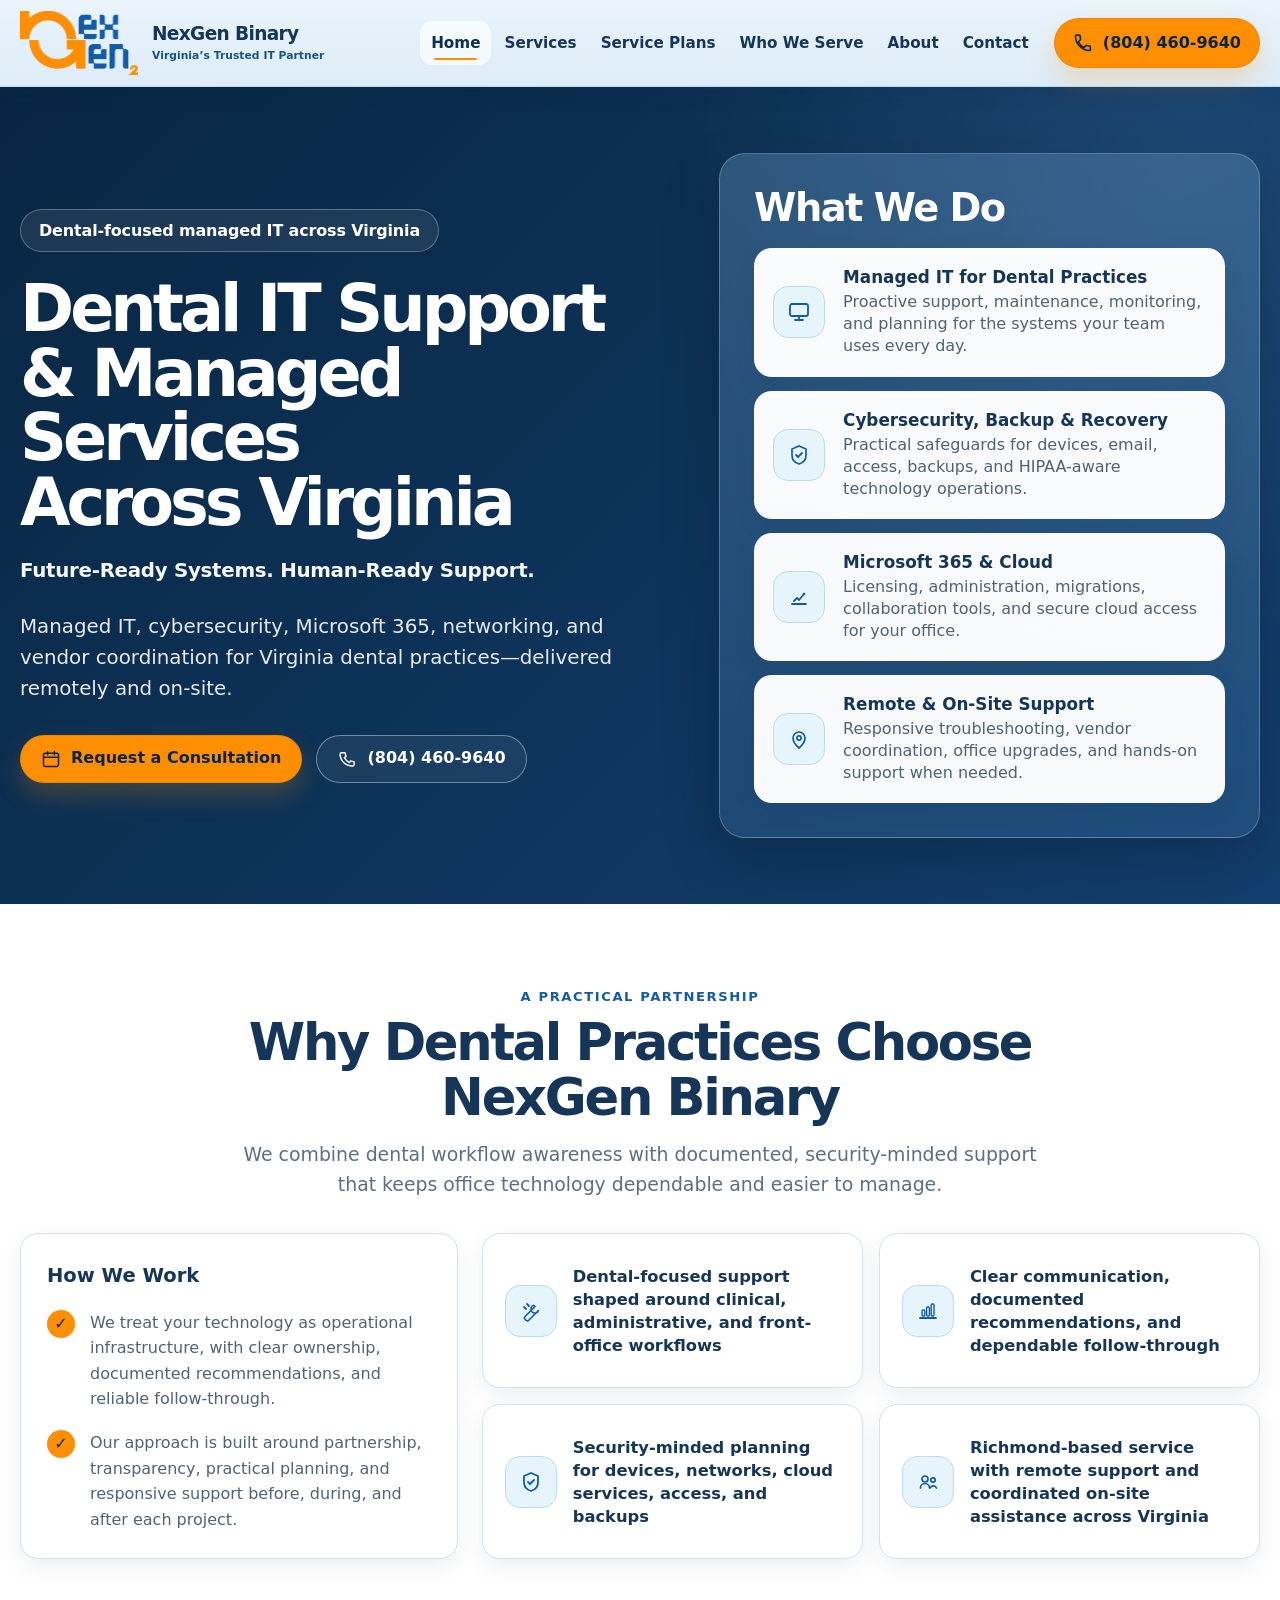
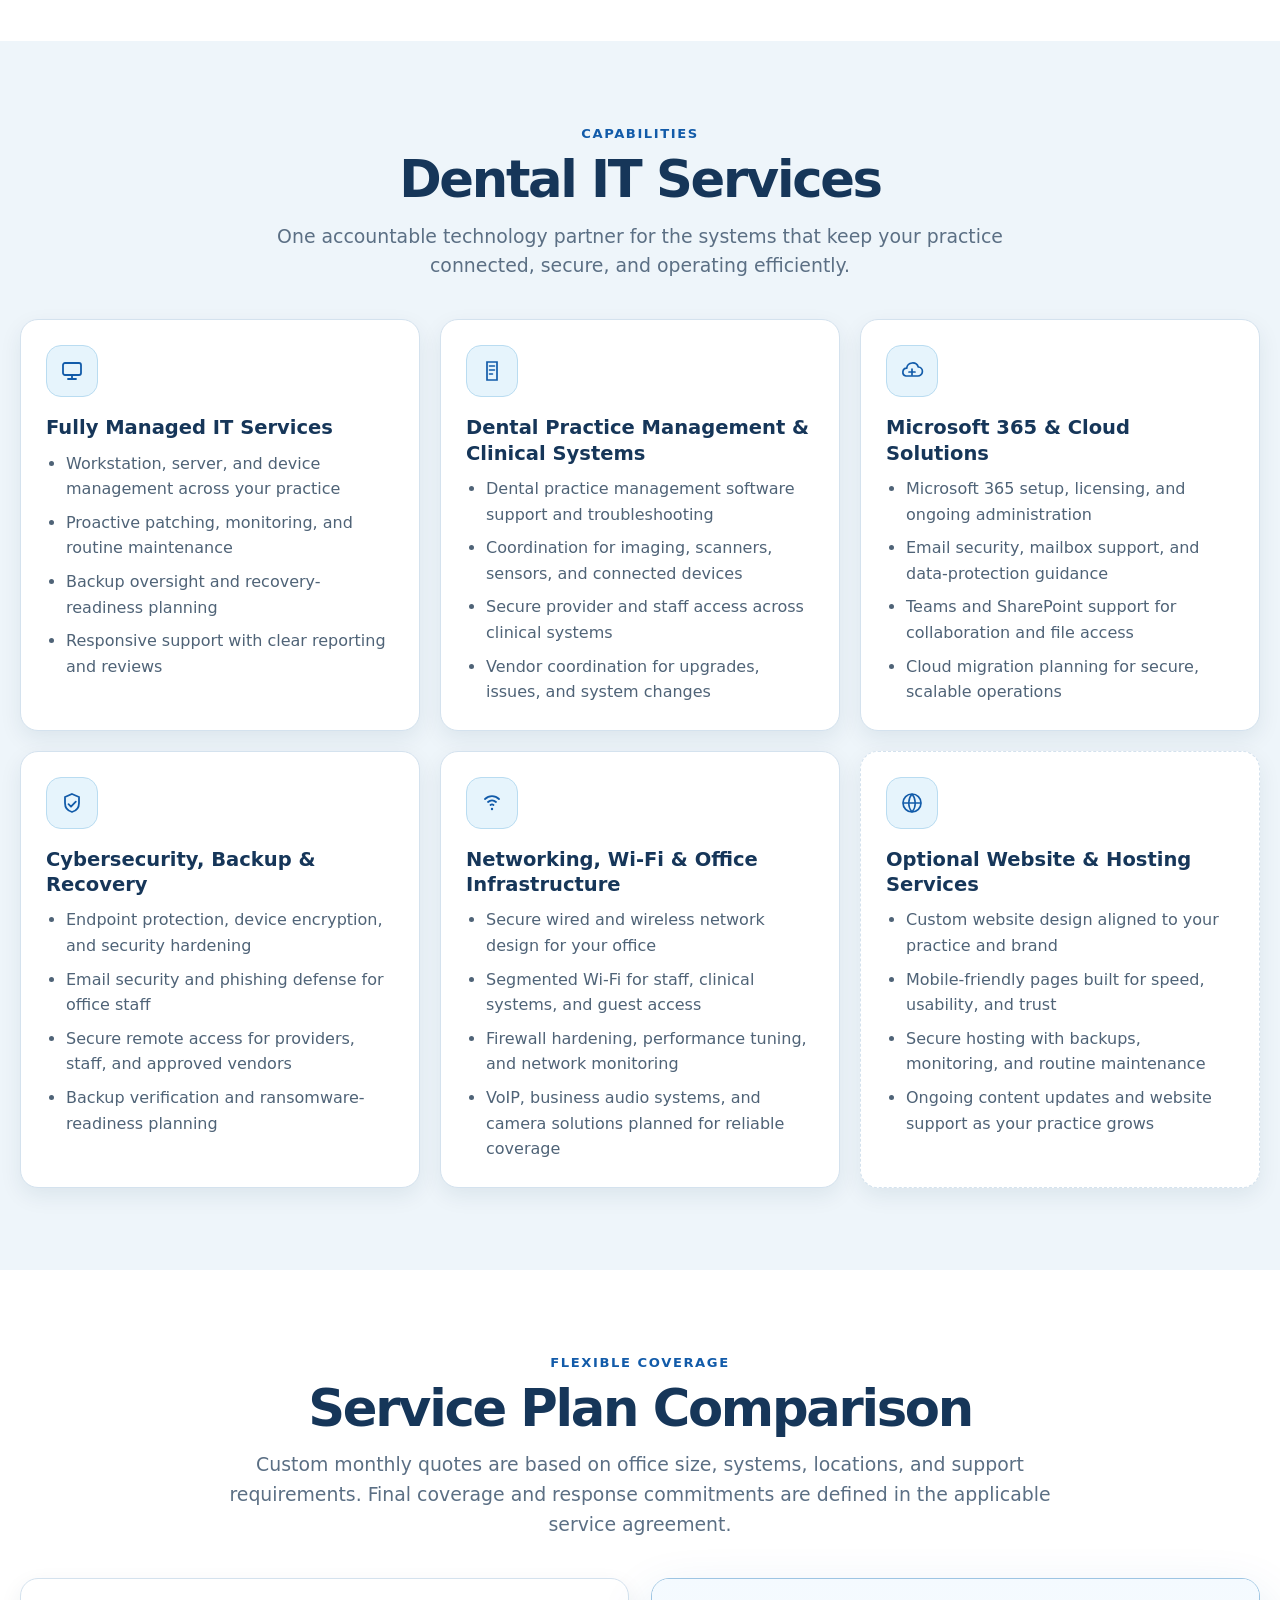
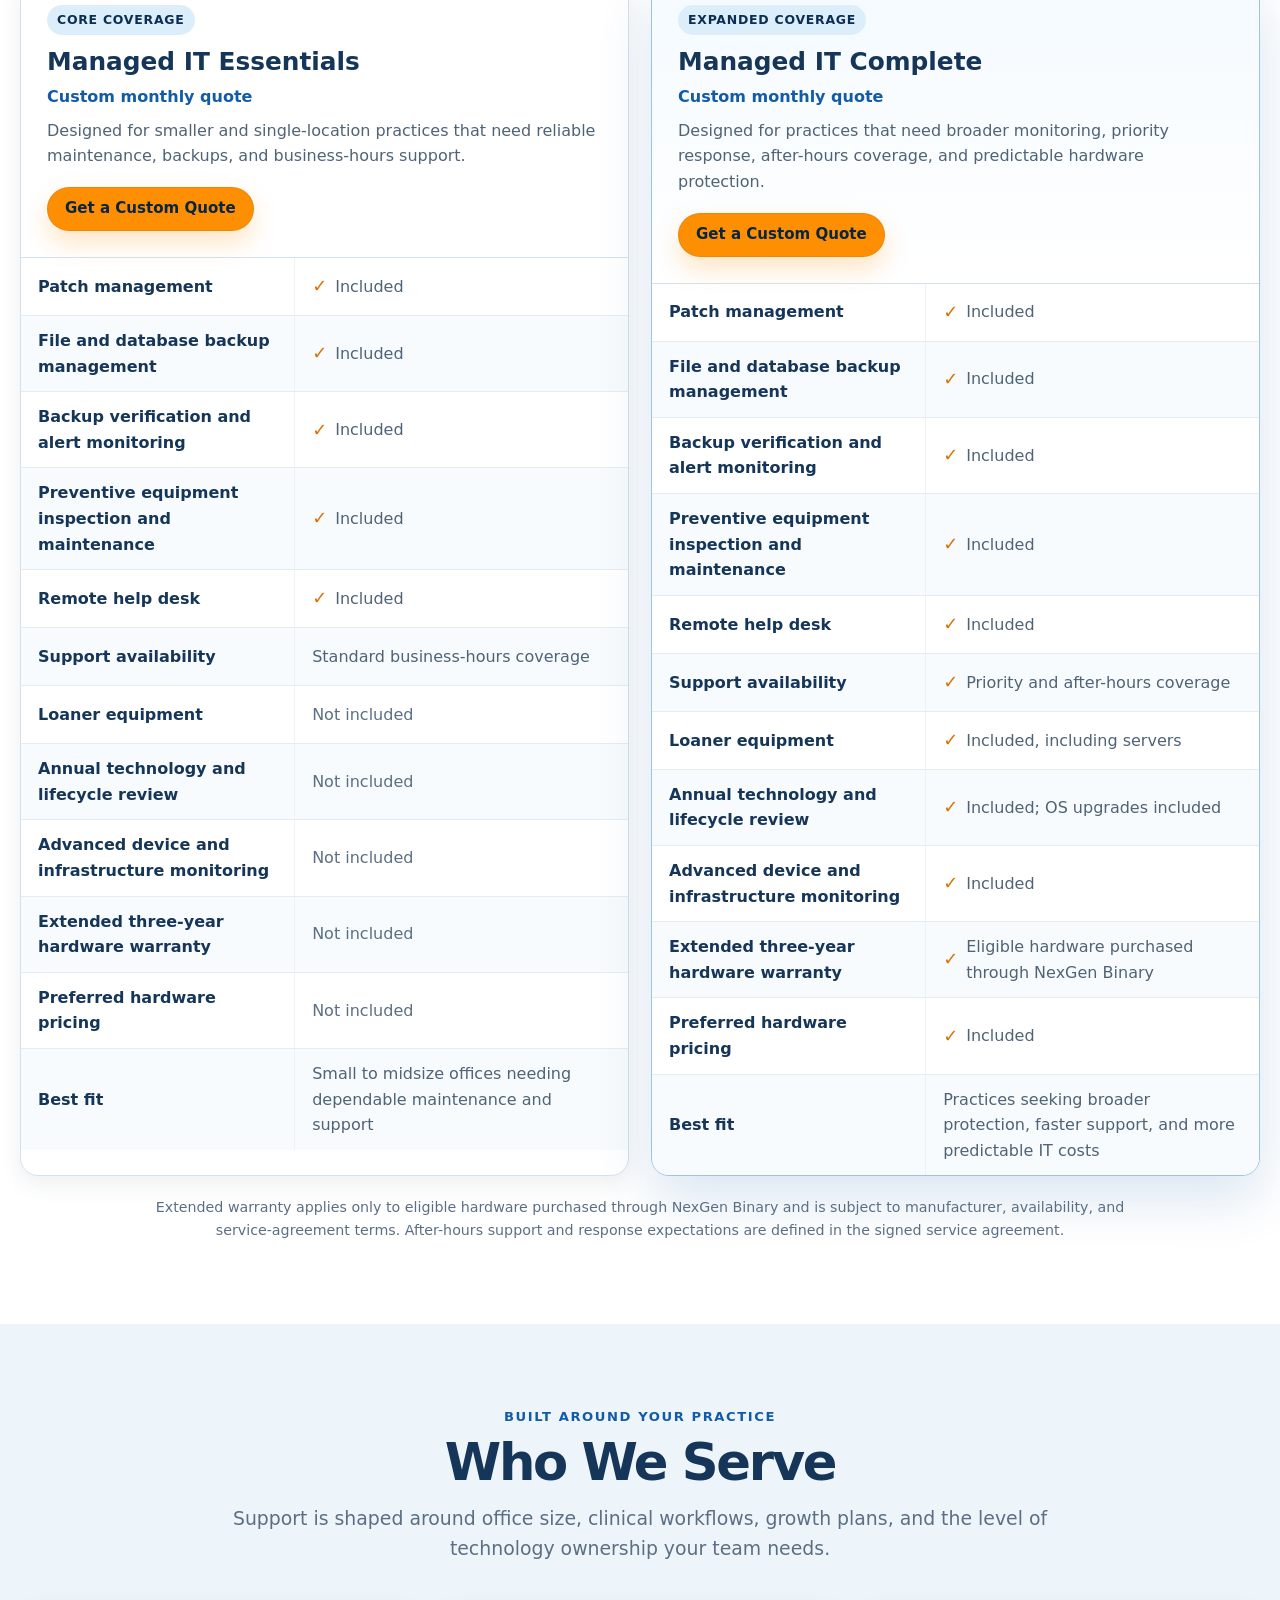
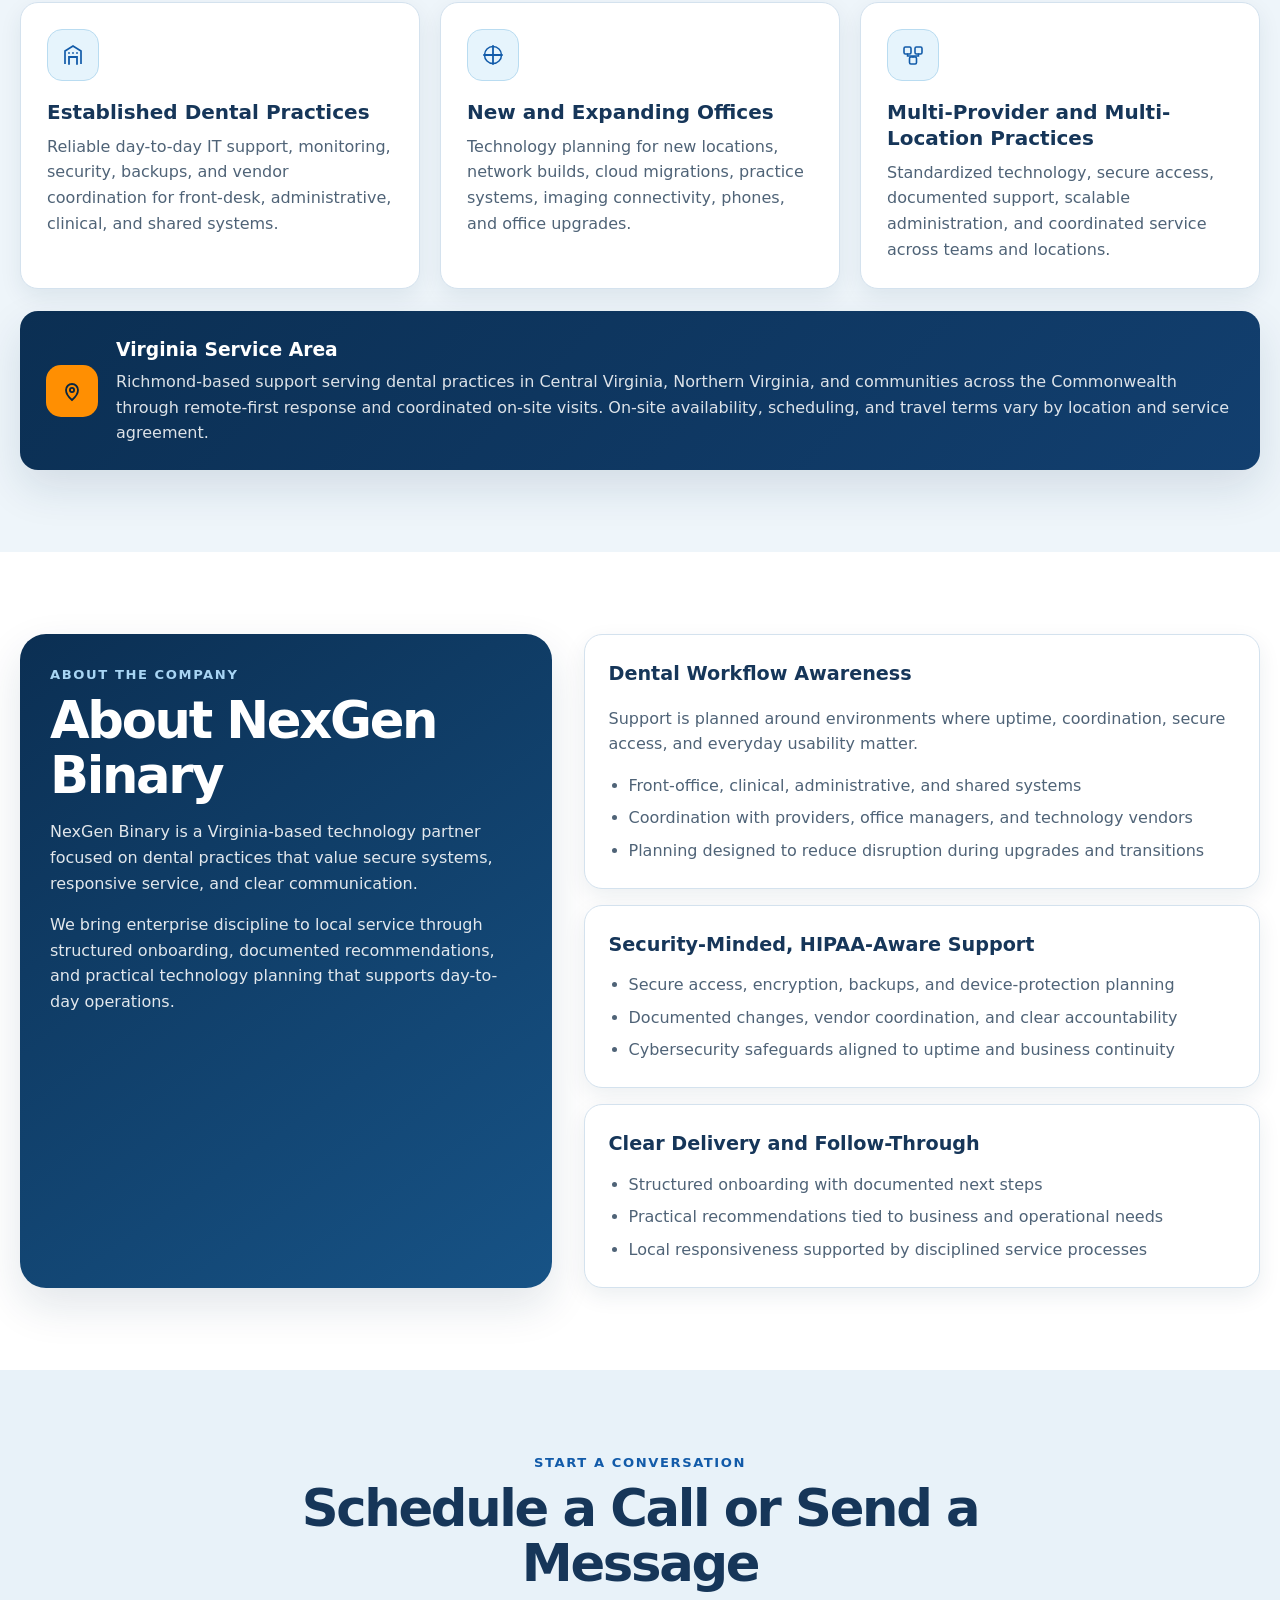
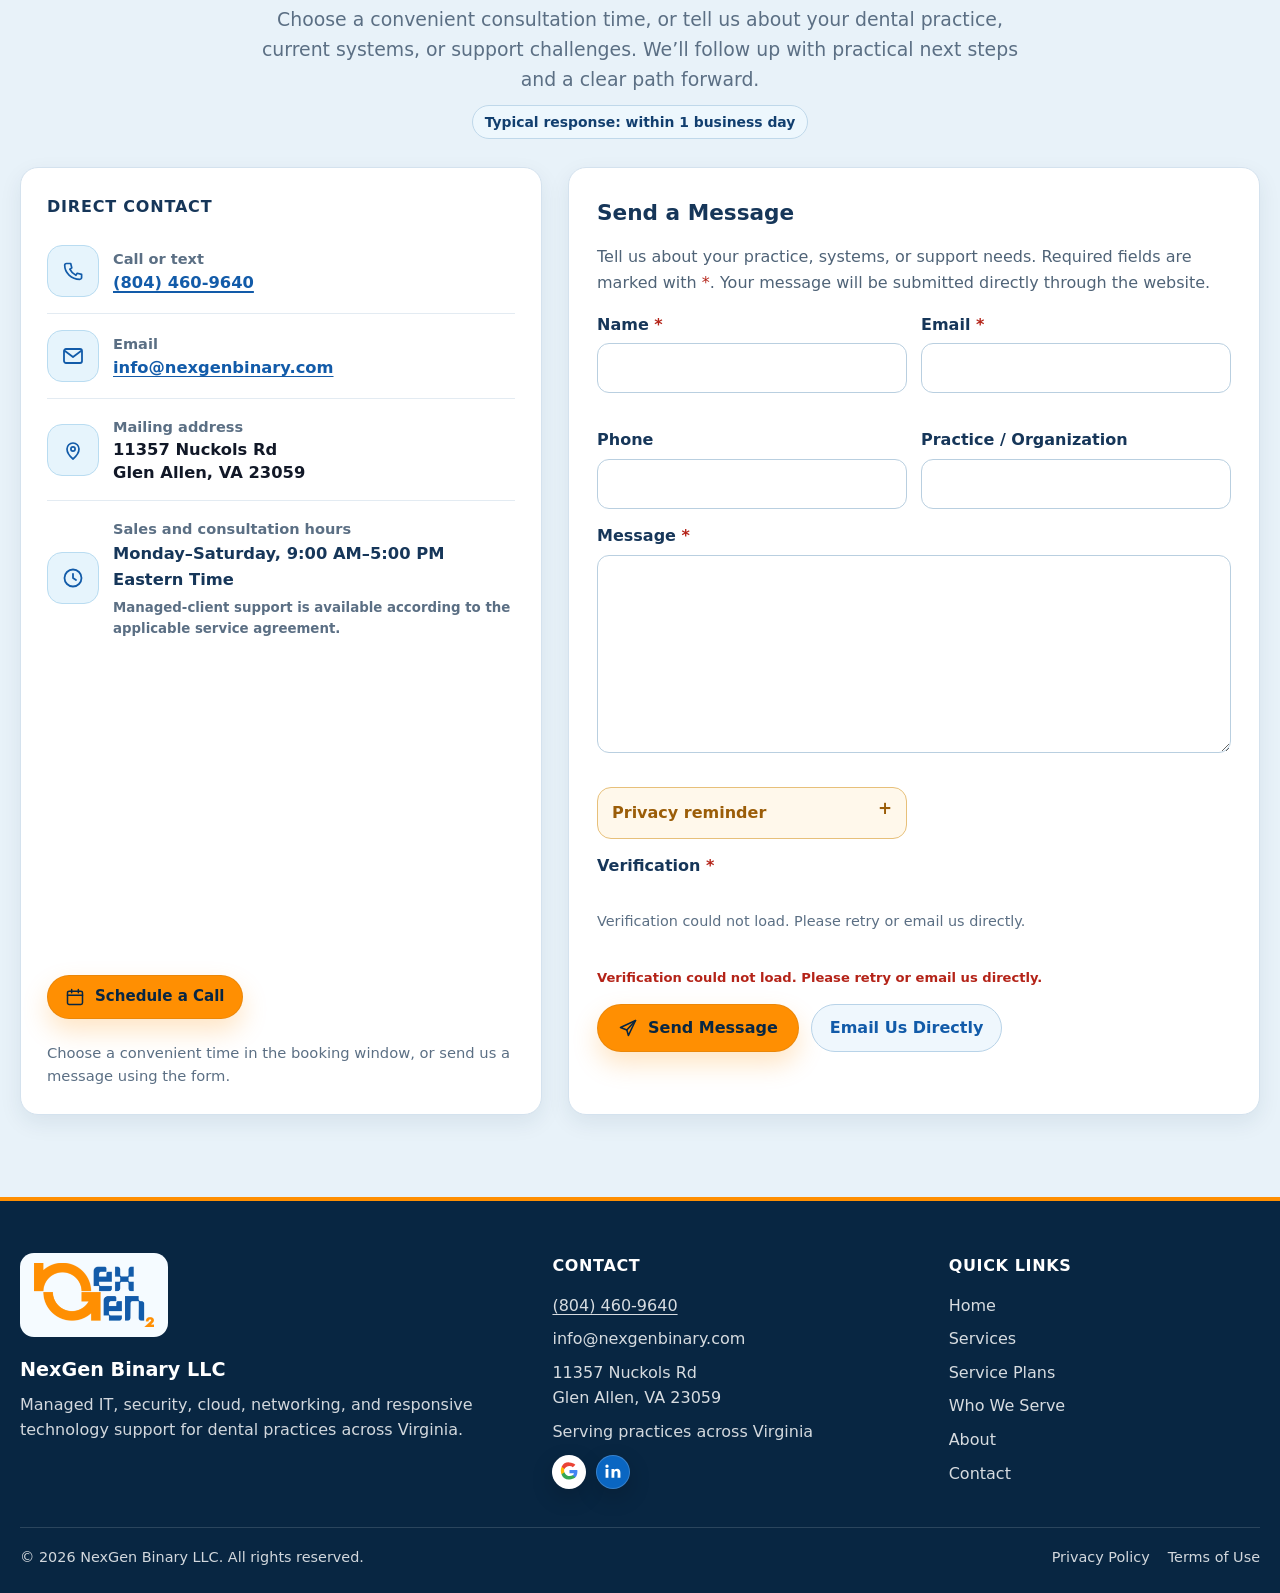
==== commit 54a831c4: "Add files via upload" ====
--- a/index.html
+++ b/index.html
@@ -51,7 +51,8 @@
         "name": "Virginia"
       },
       "sameAs": [
-        "https://share.google/UWWubeCa8CN4sffAM"
+        "https://share.google/UWWubeCa8CN4sffAM",
+        "https://www.linkedin.com/company/-nexgen-binary/"
       ],
       "hasMap": "https://share.google/UWWubeCa8CN4sffAM",
       "contactPoint": [
@@ -314,7 +315,7 @@
 <h3>Managed IT Essentials</h3>
 <p class="plan-price">Custom monthly quote</p>
 <p class="plan-description">Designed for smaller and single-location practices that need reliable maintenance, backups, and business-hours support.</p>
-<a class="button button-primary button-small" data-focus-contact="" href="#contact">Get a Custom Quote</a>
+<a class="button button-primary button-small" data-booking-open="" href="https://outlook.office.com/book/MeetNexGenBinary@nexgenbinary.com/" rel="noopener" target="_blank">Get a Custom Quote</a>
 </div>
 <div aria-label="Managed IT Essentials features" class="plan-rows" role="list">
 <div class="plan-row" role="listitem"><div class="plan-feature">Patch management</div><div class="plan-value"><span aria-hidden="true" class="plan-check">✓</span> Included</div></div>
@@ -337,7 +338,7 @@
 <h3>Managed IT Complete</h3>
 <p class="plan-price">Custom monthly quote</p>
 <p class="plan-description">Designed for practices that need broader monitoring, priority response, after-hours coverage, and predictable hardware protection.</p>
-<a class="button button-primary button-small" data-focus-contact="" href="#contact">Get a Custom Quote</a>
+<a class="button button-primary button-small" data-booking-open="" href="https://outlook.office.com/book/MeetNexGenBinary@nexgenbinary.com/" rel="noopener" target="_blank">Get a Custom Quote</a>
 </div>
 <div aria-label="Managed IT Complete features" class="plan-rows" role="list">
 <div class="plan-row" role="listitem"><div class="plan-feature">Patch management</div><div class="plan-value"><span aria-hidden="true" class="plan-check">✓</span> Included</div></div>
@@ -346,7 +347,7 @@
 <div class="plan-row" role="listitem"><div class="plan-feature">Preventive equipment inspection and maintenance</div><div class="plan-value"><span aria-hidden="true" class="plan-check">✓</span> Included</div></div>
 <div class="plan-row" role="listitem"><div class="plan-feature">Remote help desk</div><div class="plan-value"><span aria-hidden="true" class="plan-check">✓</span> Included</div></div>
 <div class="plan-row" role="listitem"><div class="plan-feature">Support availability</div><div class="plan-value"><span aria-hidden="true" class="plan-check">✓</span> Priority and after-hours coverage</div></div>
-<div class="plan-row" role="listitem"><div class="plan-feature">Loaner equipment</div><div class="plan-value"><span aria-hidden="true" class="plan-check">✓</span> Included; servers excluded</div></div>
+<div class="plan-row" role="listitem"><div class="plan-feature">Loaner equipment</div><div class="plan-value"><span aria-hidden="true" class="plan-check">✓</span> Included, including servers</div></div>
 <div class="plan-row" role="listitem"><div class="plan-feature">Annual technology and lifecycle review</div><div class="plan-value"><span aria-hidden="true" class="plan-check">✓</span> Included; OS upgrades included</div></div>
 <div class="plan-row" role="listitem"><div class="plan-feature">Advanced device and infrastructure monitoring</div><div class="plan-value"><span aria-hidden="true" class="plan-check">✓</span> Included</div></div>
 <div class="plan-row" role="listitem"><div class="plan-feature">Extended three-year hardware warranty</div><div class="plan-value"><span aria-hidden="true" class="plan-check">✓</span> Eligible hardware purchased through NexGen Binary</div></div>
@@ -501,9 +502,11 @@
 <li><a aria-label="Call NexGen Binary at eight zero four, four six zero, nine six four zero" class="footer-phone-button" data-call-phone="" href="tel:+18044609640"><span class="phone-number-display">(804) 460-9640</span></a></li>
 <li><a href="mailto:info@nexgenbinary.com">info@nexgenbinary.com</a></li>
 <li><address class="footer-address">11357 Nuckols Rd<br/>Glen Allen, VA 23059</address></li>
-<li class="footer-service-area"><span>Serving practices across Virginia</span><a aria-label="View NexGen Binary LLC on Google" class="google-business footer-google-business" href="https://share.google/UWWubeCa8CN4sffAM" rel="noopener noreferrer" target="_blank" title="NexGen Binary LLC on Google">
+<li class="footer-service-area"><span>Serving practices across Virginia</span><span class="footer-social-links"><a aria-label="View NexGen Binary LLC on Google" class="google-business footer-google-business" href="https://share.google/UWWubeCa8CN4sffAM" rel="noopener noreferrer" target="_blank" title="NexGen Binary LLC on Google">
 <svg aria-hidden="true" viewbox="0 0 24 24"><path d="M22 12.27c0-.79-.07-1.54-.2-2.27H12v4.29h5.6a4.79 4.79 0 0 1-2.08 3.14v2.61h3.37C20.86 18.18 22 15.48 22 12.27Z" fill="#4285F4"></path><path d="M12 22c2.97 0 5.46-.98 7.28-2.66l-3.37-2.61c-.94.63-2.15 1.01-3.91 1.01-3 0-5.54-2.02-6.45-4.73H2.08v2.97A9.99 9.99 0 0 0 12 22Z" fill="#34A853"></path><path d="M5.55 13.01A5.99 5.99 0 0 1 5.2 11c0-.7.12-1.38.35-2.01V6.02H2.08A9.99 9.99 0 0 0 1 11c0 1.61.38 3.13 1.08 4.48l3.47-2.47Z" fill="#FBBC05"></path><path d="M12 4.96c1.62 0 3.08.56 4.23 1.66l3.17-3.17C17.45 1.63 14.97.5 12 .5A9.99 9.99 0 0 0 2.08 6.02l3.47 2.97C6.46 6.98 9 4.96 12 4.96Z" fill="#EA4335"></path></svg>
-</a></li>
+</a><a aria-label="View NexGen Binary LLC on LinkedIn" class="linkedin-business footer-linkedin-business" href="https://www.linkedin.com/company/-nexgen-binary/" rel="noopener noreferrer" target="_blank" title="NexGen Binary LLC on LinkedIn">
+<svg aria-hidden="true" viewbox="0 0 24 24"><path d="M6.5 8.3H3.1V19h3.4V8.3ZM4.8 3A2 2 0 1 0 4.8 7a2 2 0 0 0 0-4ZM20.9 12.9c0-3.2-1.7-4.9-4.1-4.9-1.9 0-2.8 1-3.2 1.8V8.3h-3.4V19h3.4v-5.3c0-1.4.3-2.8 2.1-2.8 1.8 0 1.8 1.7 1.8 2.9V19h3.4v-6.1Z" fill="#fff"></path></svg>
+</a></span></li>
 </ul>
 </div>
 <div>
--- a/assets/site.css
+++ b/assets/site.css
@@ -1214,6 +1214,9 @@
 }
 #contact .captcha-compact {
   margin-top: 0;
+  padding: 0;
+  border: 0;
+  background: transparent;
 }
 #contact .captcha-compact,
 #contact .contact-form-v19 .h-captcha,
@@ -1267,6 +1270,26 @@
 .footer-service-area .footer-google-business svg {
   width: 19px;
   height: 19px;
+}
+.footer-social-links {
+  display: flex;
+  align-items: center;
+  gap: 10px;
+}
+.footer-linkedin-business {
+  display: inline-grid;
+  place-items: center;
+  width: 34px;
+  height: 34px;
+  flex: 0 0 34px;
+  border: 1px solid rgba(255, 255, 255, 0.18);
+  border-radius: 50%;
+  background: #0a66c2;
+  box-shadow: 0 8px 22px rgba(0, 0, 0, 0.18);
+}
+.footer-linkedin-business svg {
+  width: 20px;
+  height: 20px;
 }
 
 
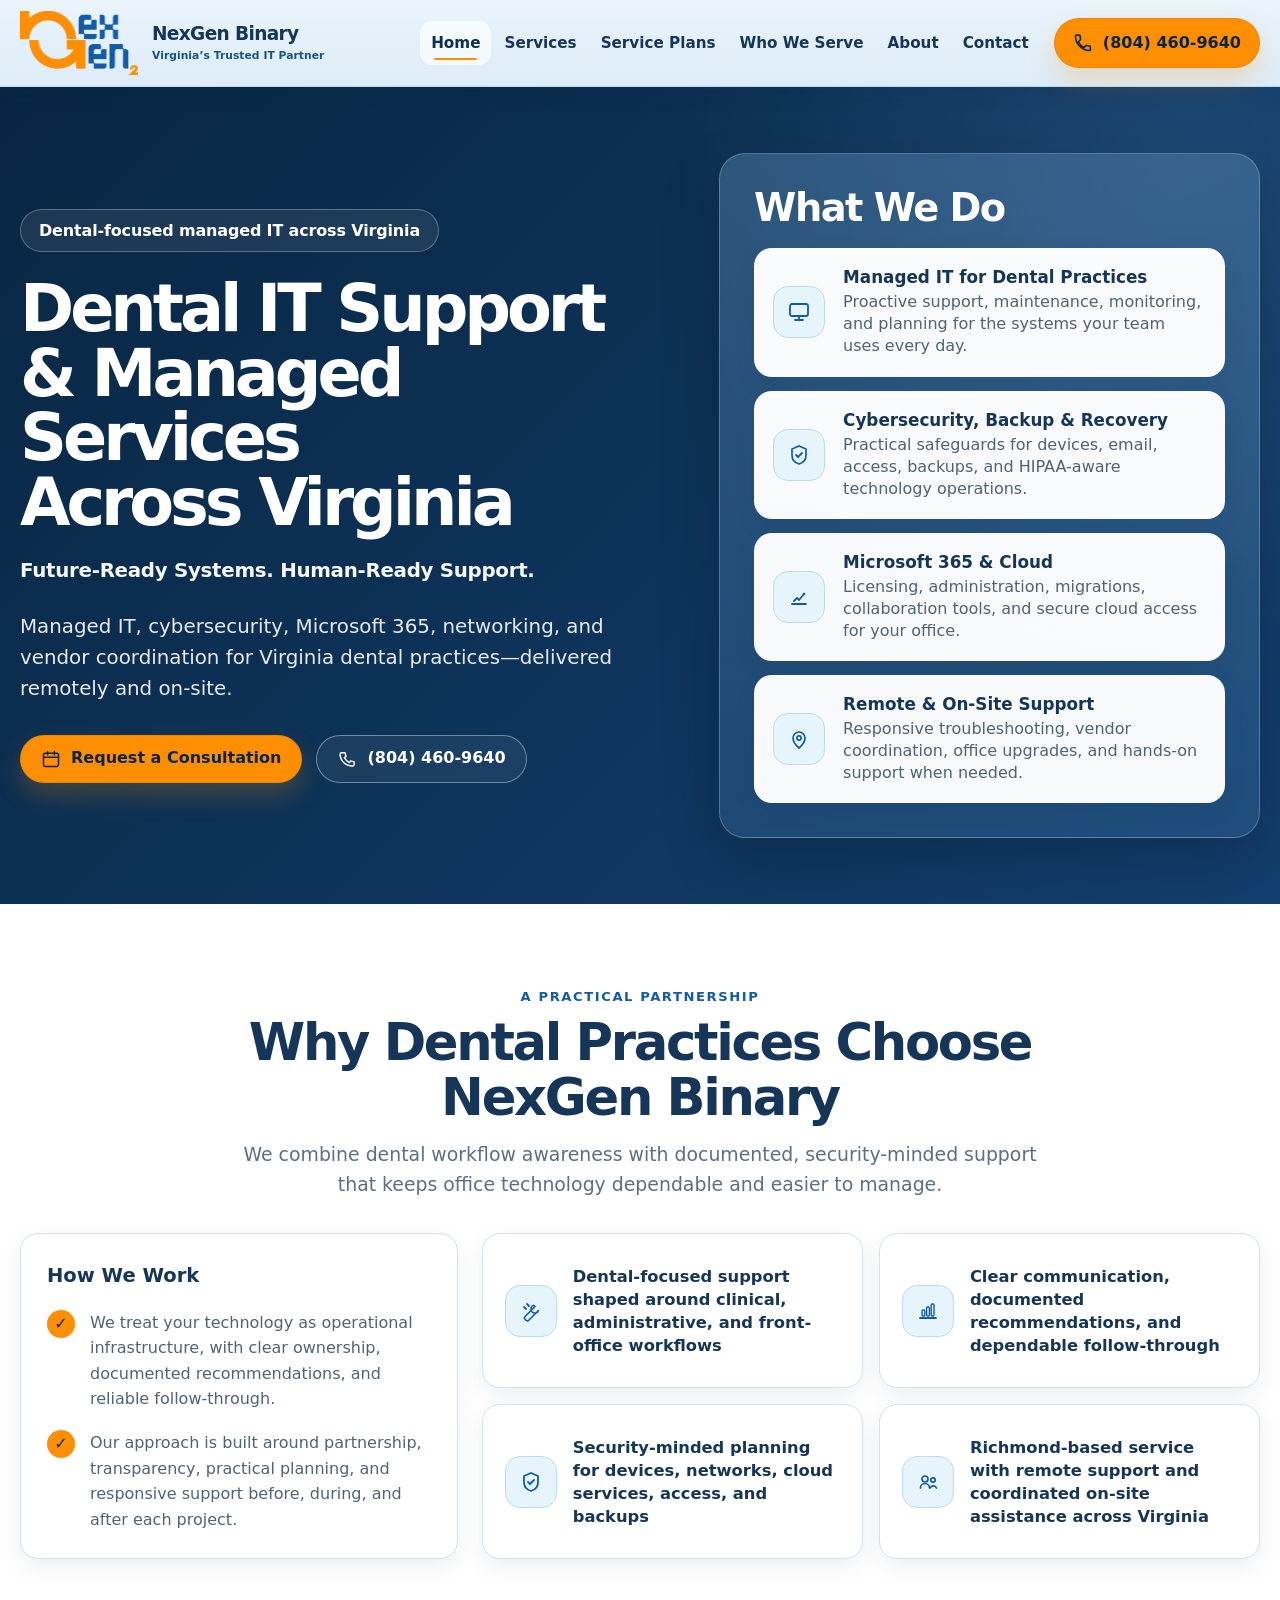
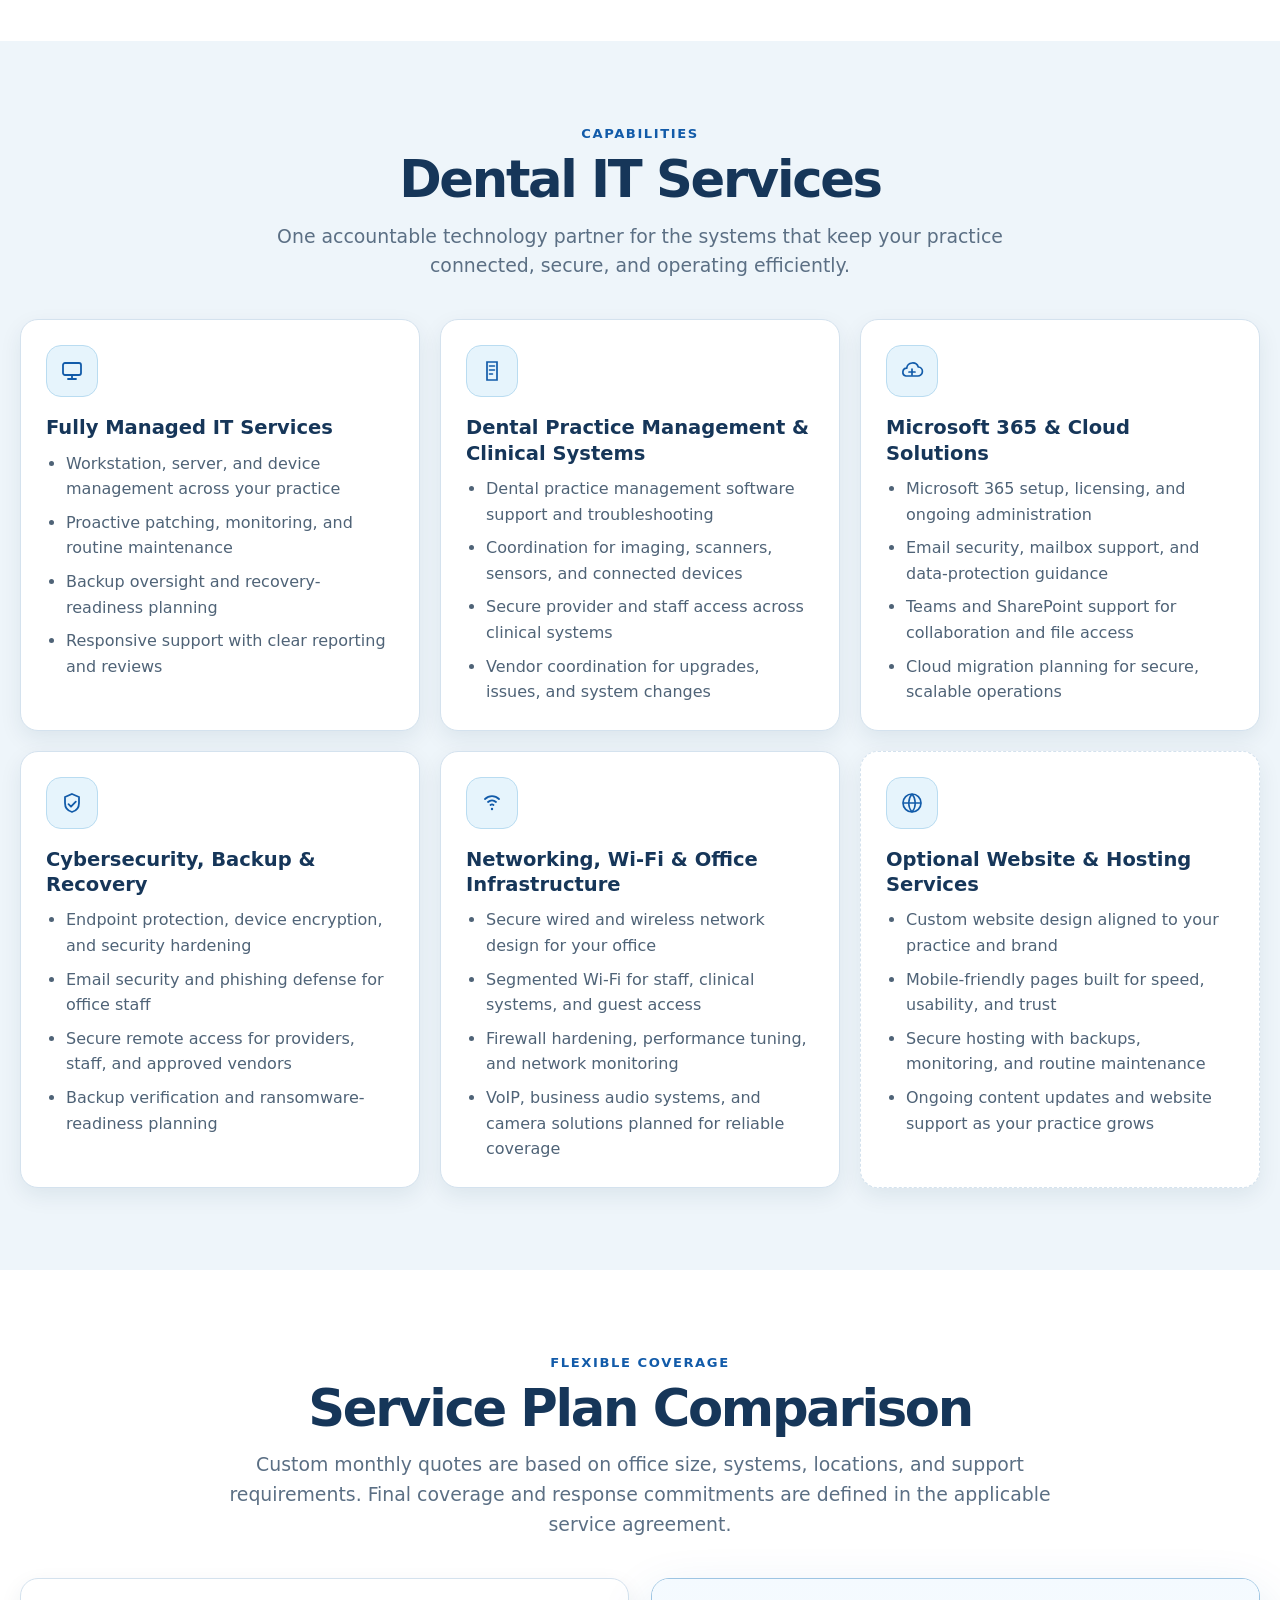
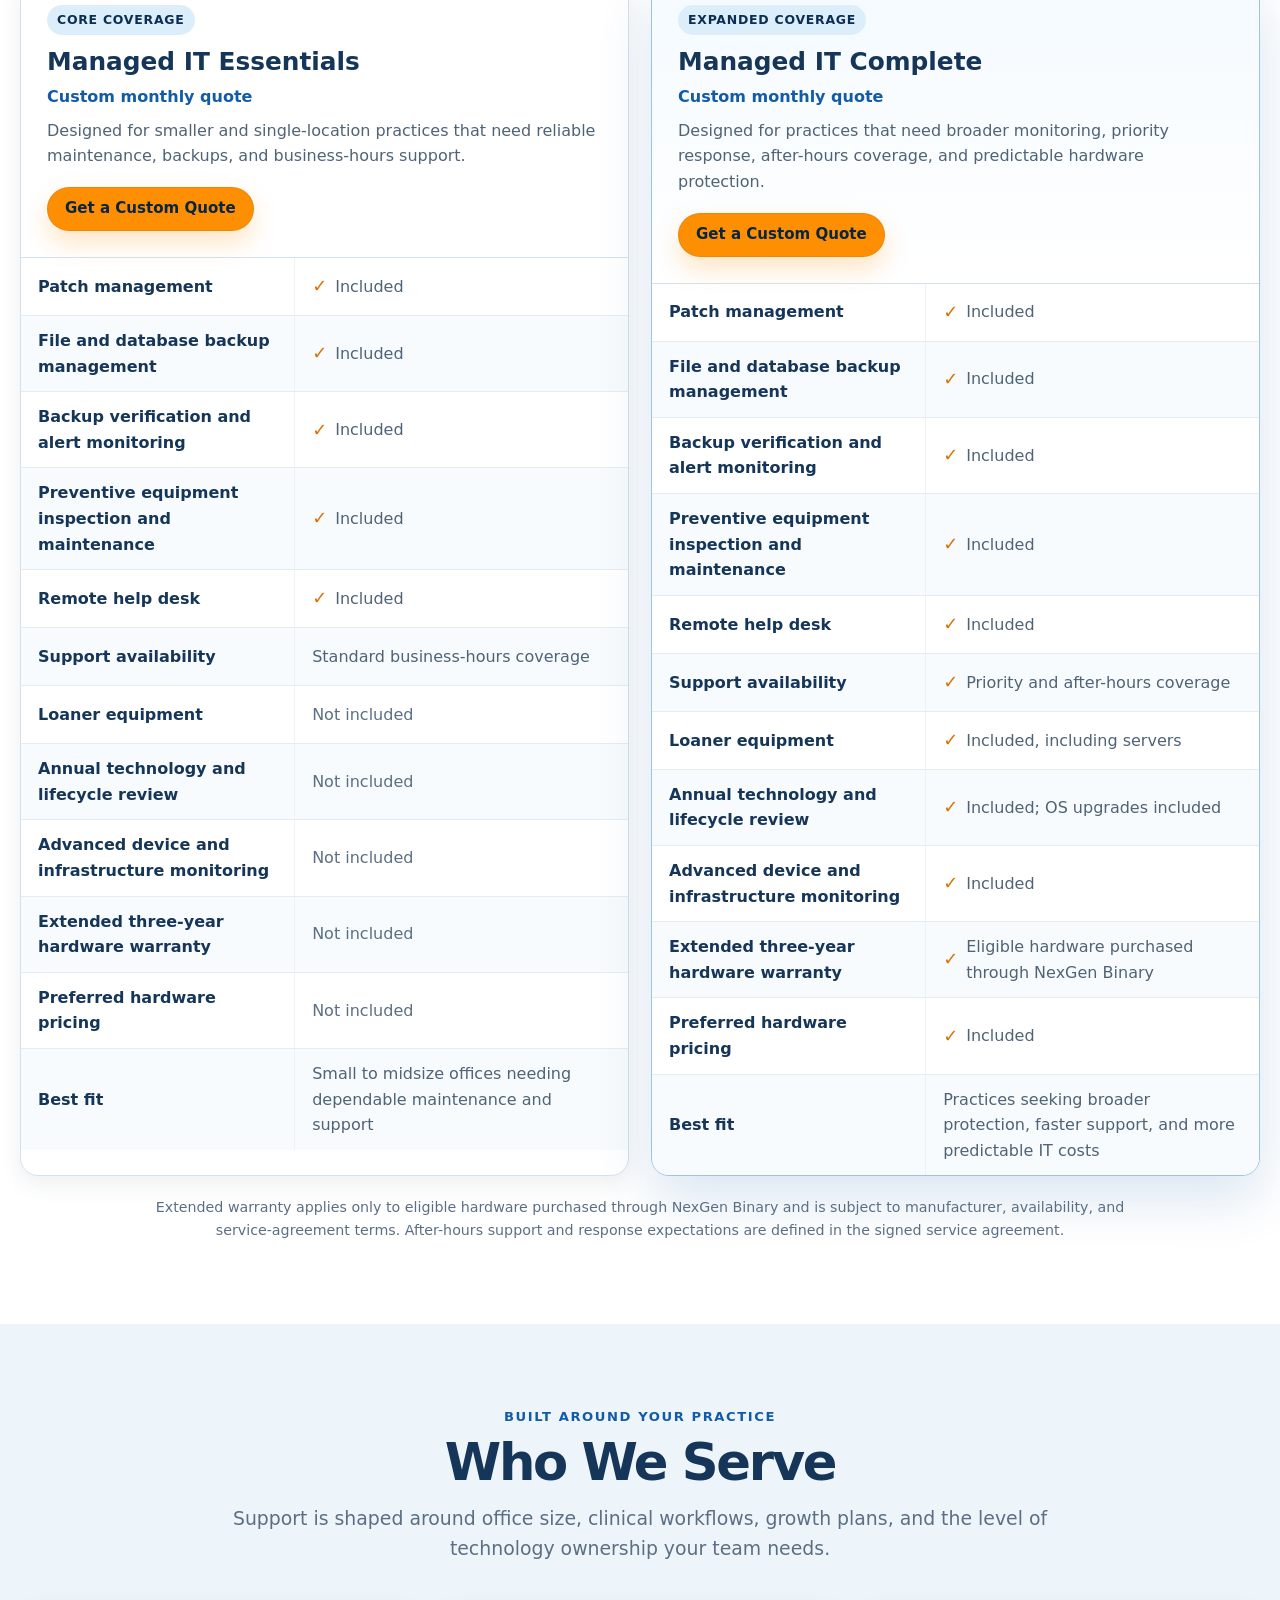
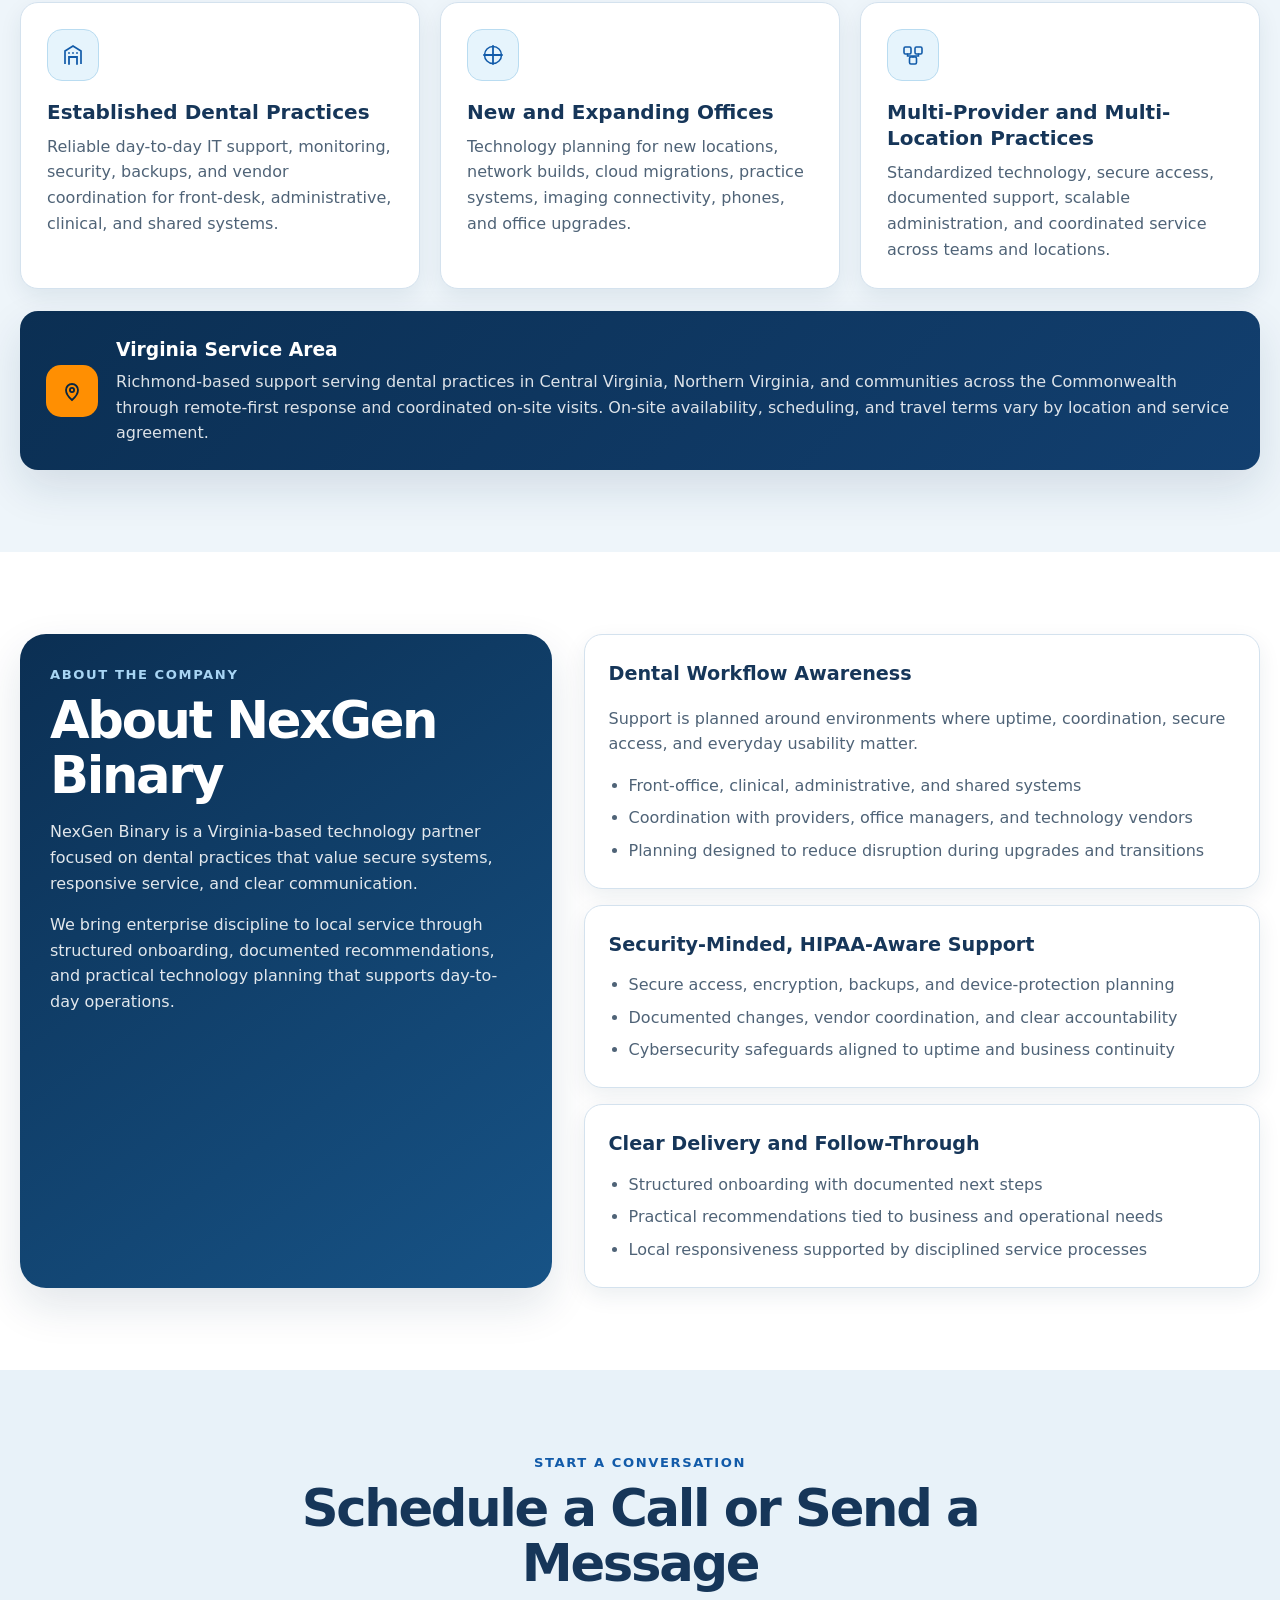
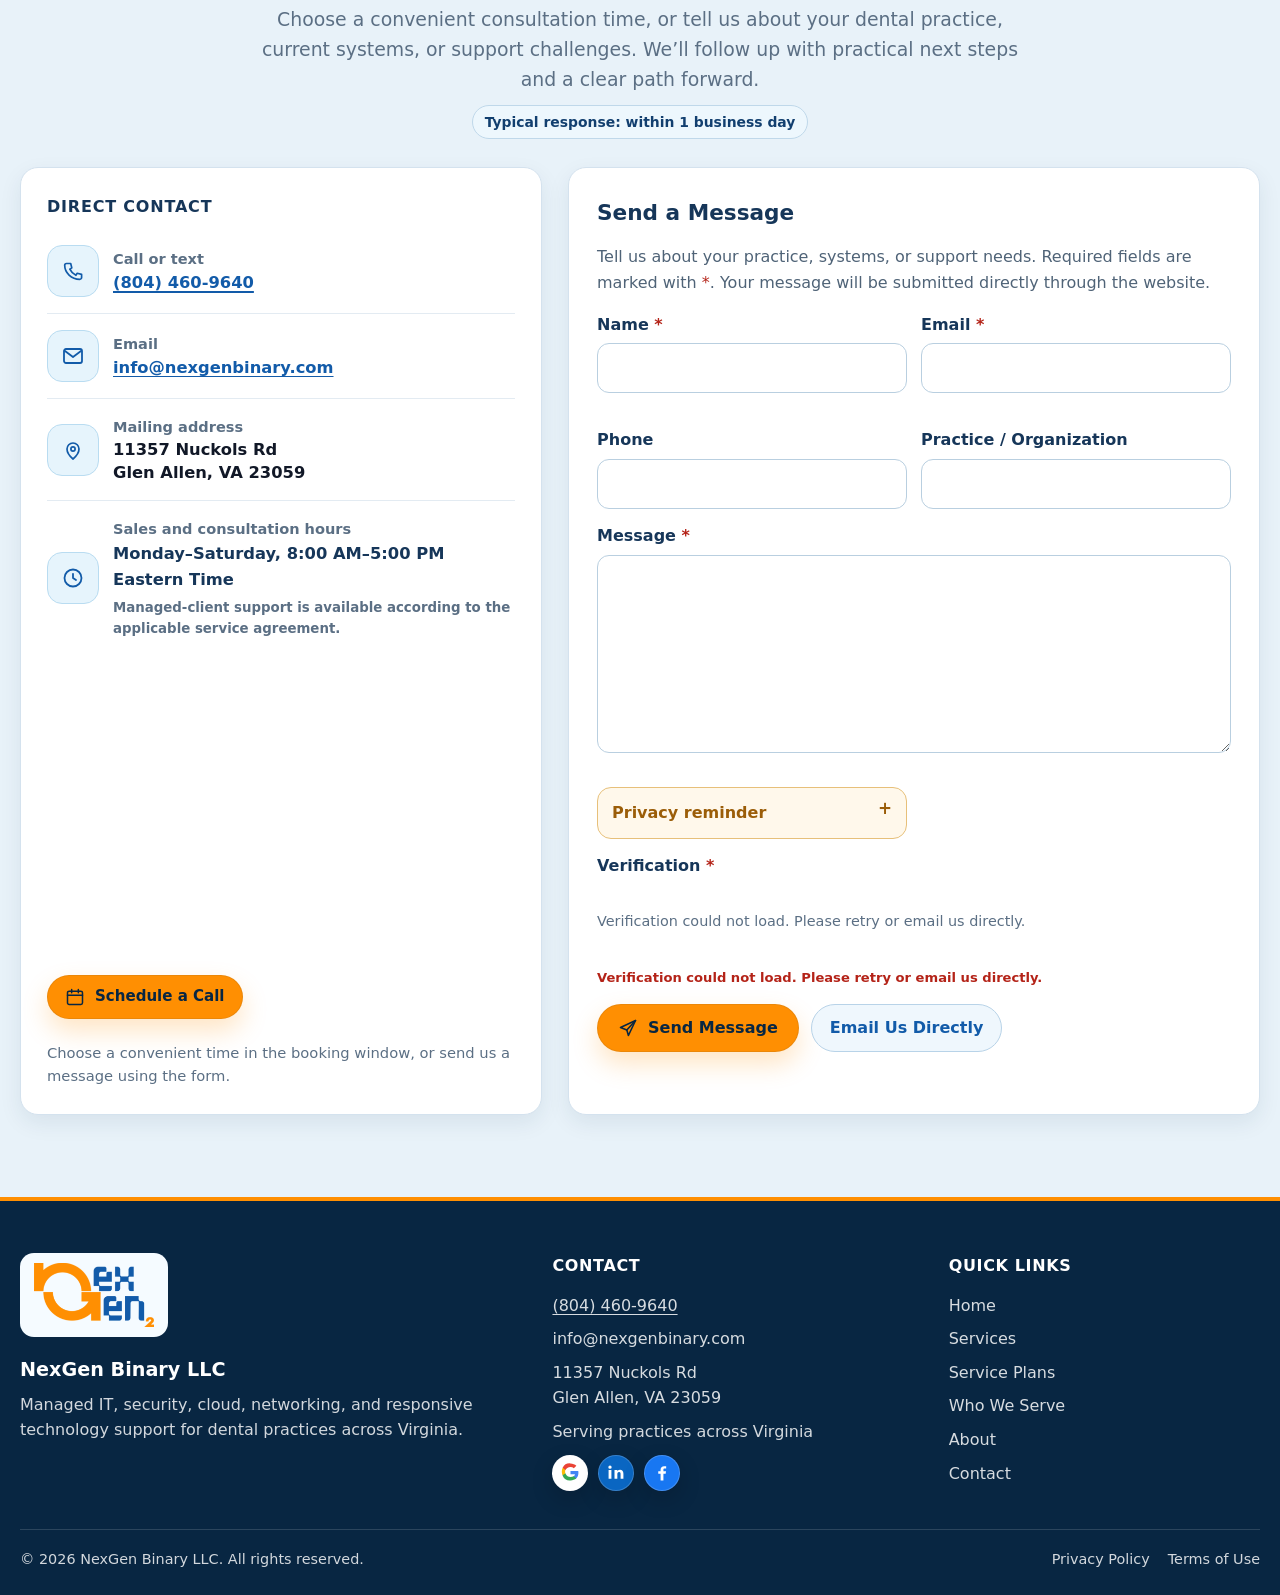
==== commit 774c6658: "Add files via upload" ====
--- a/index.html
+++ b/index.html
@@ -7,7 +7,7 @@
 <title>Dental IT Support &amp; Managed Services in Virginia | NexGen Binary</title>
 <meta content="#0b2f53" name="theme-color"/>
 <meta content="telephone=no, address=no, email=no" name="format-detection"/>
-<meta content="Dental-focused managed IT, cybersecurity, Microsoft 365, cloud, networking, backups, and responsive support for practices across Virginia." name="description"/><meta content="index,follow,max-image-preview:large,max-snippet:-1,max-video-preview:-1" name="robots"/><meta content="production-2026-07-24-v7-compatibility" name="x-nexgen-build"/><meta content="website" property="og:type"/><meta content="NexGen Binary" property="og:site_name"/><meta content="en_US" property="og:locale"/><meta content="Dental IT Support &amp; Managed Services in Virginia | NexGen Binary" property="og:title"/><meta content="Dental-focused managed IT, cybersecurity, Microsoft 365, cloud, networking, backups, and responsive support for practices across Virginia." property="og:description"/><link href="https://nexgenbinary.com/" rel="canonical"/><meta content="https://nexgenbinary.com/" property="og:url"/><meta content="https://nexgenbinary.com/social-preview.png" property="og:image"/><meta content="https://nexgenbinary.com/social-preview.png" property="og:image:secure_url"/><meta content="image/png" property="og:image:type"/><meta content="1200" property="og:image:width"/><meta content="630" property="og:image:height"/><meta content="NexGen Binary — managed IT for dental practices across Virginia" property="og:image:alt"/><meta content="summary_large_image" name="twitter:card"/><meta content="Dental IT Support &amp; Managed Services in Virginia | NexGen Binary" name="twitter:title"/><meta content="Dental-focused managed IT, cybersecurity, Microsoft 365, cloud, networking, backups, and responsive support for practices across Virginia." name="twitter:description"/><meta content="https://nexgenbinary.com/social-preview.png" name="twitter:image"/><link href="./favicon.ico?v=20260718prod1" rel="shortcut icon"/><link href="./favicon-16x16.png?v=20260718prod1" rel="icon" sizes="16x16" type="image/png"/><link href="./favicon-32x32.png?v=20260718prod1" rel="icon" sizes="32x32" type="image/png"/><link href="./favicon.svg?v=20260718prod1" rel="icon" type="image/svg+xml"/><link href="./apple-touch-icon.png?v=20260718prod1" rel="apple-touch-icon" sizes="180x180"/><link href="./assets/site.css?v=20260724prod7" rel="stylesheet"/><script type="application/ld+json">{
+<meta content="Dental-focused managed IT, cybersecurity, Microsoft 365, cloud, networking, backups, and responsive support for practices across Virginia." name="description"/><meta content="index,follow,max-image-preview:large,max-snippet:-1,max-video-preview:-1" name="robots"/><meta content="production-2026-09-11-v8-facebook-hours" name="x-nexgen-build"/><meta content="website" property="og:type"/><meta content="NexGen Binary" property="og:site_name"/><meta content="en_US" property="og:locale"/><meta content="Dental IT Support &amp; Managed Services in Virginia | NexGen Binary" property="og:title"/><meta content="Dental-focused managed IT, cybersecurity, Microsoft 365, cloud, networking, backups, and responsive support for practices across Virginia." property="og:description"/><link href="https://nexgenbinary.com/" rel="canonical"/><meta content="https://nexgenbinary.com/" property="og:url"/><meta content="https://nexgenbinary.com/social-preview.png" property="og:image"/><meta content="https://nexgenbinary.com/social-preview.png" property="og:image:secure_url"/><meta content="image/png" property="og:image:type"/><meta content="1200" property="og:image:width"/><meta content="630" property="og:image:height"/><meta content="NexGen Binary — managed IT for dental practices across Virginia" property="og:image:alt"/><meta content="summary_large_image" name="twitter:card"/><meta content="Dental IT Support &amp; Managed Services in Virginia | NexGen Binary" name="twitter:title"/><meta content="Dental-focused managed IT, cybersecurity, Microsoft 365, cloud, networking, backups, and responsive support for practices across Virginia." name="twitter:description"/><meta content="https://nexgenbinary.com/social-preview.png" name="twitter:image"/><link href="./favicon.ico?v=20260718prod1" rel="shortcut icon"/><link href="./favicon-16x16.png?v=20260718prod1" rel="icon" sizes="16x16" type="image/png"/><link href="./favicon-32x32.png?v=20260718prod1" rel="icon" sizes="32x32" type="image/png"/><link href="./favicon.svg?v=20260718prod1" rel="icon" type="image/svg+xml"/><link href="./apple-touch-icon.png?v=20260718prod1" rel="apple-touch-icon" sizes="180x180"/><link href="./assets/site.css?v=20260911prod8" rel="stylesheet"/><script type="application/ld+json">{
   "@context": "https://schema.org",
   "@graph": [
     {
@@ -52,7 +52,8 @@
       },
       "sameAs": [
         "https://share.google/UWWubeCa8CN4sffAM",
-        "https://www.linkedin.com/company/-nexgen-binary/"
+        "https://www.linkedin.com/company/-nexgen-binary/",
+        "https://www.facebook.com/NexGenBinary/"
       ],
       "hasMap": "https://share.google/UWWubeCa8CN4sffAM",
       "contactPoint": [
@@ -82,7 +83,7 @@
             "Friday",
             "Saturday"
           ],
-          "opens": "09:00",
+          "opens": "08:00",
           "closes": "17:00"
         }
       ],
@@ -151,7 +152,7 @@
     }
   ]
 }</script><meta content="strict-origin-when-cross-origin" name="referrer"/></head>
-<body data-nexgen-build="production-2026-07-24-v7-compatibility">
+<body data-nexgen-build="production-2026-09-11-v8-facebook-hours">
 <a class="skip-link" href="#main-content">Skip to main content</a>
 <header class="site-header" data-site-header="">
 <div class="site-shell header-inner">
@@ -438,7 +439,7 @@
 </li>
 <li class="contact-item">
 <div class="icon-tile"><svg aria-hidden="true" viewbox="0 0 24 24"><circle cx="12" cy="12" fill="none" r="8.5" stroke="currentColor" stroke-width="1.8"></circle><path d="M12 7.8V12l3 2" fill="none" stroke="currentColor" stroke-linecap="round" stroke-linejoin="round" stroke-width="1.8"></path></svg></div>
-<div class="contact-hours"><div class="contact-label">Sales and consultation hours</div><div class="contact-value">Monday–Saturday, 9:00 AM–5:00 PM Eastern Time</div><small>Managed-client support is available according to the applicable service agreement.</small></div>
+<div class="contact-hours"><div class="contact-label">Sales and consultation hours</div><div class="contact-value">Monday–Saturday, 8:00 AM–5:00 PM Eastern Time</div><small>Managed-client support is available according to the applicable service agreement.</small></div>
 </li>
 </ul>
 <div class="contact-card-cta"><a class="button button-primary button-small" data-booking-open="" href="https://outlook.office.com/book/MeetNexGenBinary@nexgenbinary.com/" rel="noopener" target="_blank"><svg aria-hidden="true" viewbox="0 0 24 24"><rect fill="none" height="16" rx="2" stroke="currentColor" stroke-width="1.8" width="18" x="3" y="5"></rect><path d="M16 3v4M8 3v4M3 10h18" fill="none" stroke="currentColor" stroke-linecap="round" stroke-width="1.8"></path></svg>Schedule a Call</a><p class="contact-note">Choose a convenient time in the booking window, or send us a message using the form.</p></div></aside><div class="card form-card form-card-compact" id="contact-form">
@@ -502,10 +503,12 @@
 <li><a aria-label="Call NexGen Binary at eight zero four, four six zero, nine six four zero" class="footer-phone-button" data-call-phone="" href="tel:+18044609640"><span class="phone-number-display">(804) 460-9640</span></a></li>
 <li><a href="mailto:info@nexgenbinary.com">info@nexgenbinary.com</a></li>
 <li><address class="footer-address">11357 Nuckols Rd<br/>Glen Allen, VA 23059</address></li>
-<li class="footer-service-area"><span>Serving practices across Virginia</span><span class="footer-social-links"><a aria-label="View NexGen Binary LLC on Google" class="google-business footer-google-business" href="https://share.google/UWWubeCa8CN4sffAM" rel="noopener noreferrer" target="_blank" title="NexGen Binary LLC on Google">
+<li class="footer-service-area"><span>Serving practices across Virginia</span><span class="footer-social-links"><a aria-label="View NexGen Binary LLC on Google" class="google-business footer-google-business footer-social-link" href="https://share.google/UWWubeCa8CN4sffAM" rel="noopener noreferrer" target="_blank" title="NexGen Binary LLC on Google">
 <svg aria-hidden="true" viewbox="0 0 24 24"><path d="M22 12.27c0-.79-.07-1.54-.2-2.27H12v4.29h5.6a4.79 4.79 0 0 1-2.08 3.14v2.61h3.37C20.86 18.18 22 15.48 22 12.27Z" fill="#4285F4"></path><path d="M12 22c2.97 0 5.46-.98 7.28-2.66l-3.37-2.61c-.94.63-2.15 1.01-3.91 1.01-3 0-5.54-2.02-6.45-4.73H2.08v2.97A9.99 9.99 0 0 0 12 22Z" fill="#34A853"></path><path d="M5.55 13.01A5.99 5.99 0 0 1 5.2 11c0-.7.12-1.38.35-2.01V6.02H2.08A9.99 9.99 0 0 0 1 11c0 1.61.38 3.13 1.08 4.48l3.47-2.47Z" fill="#FBBC05"></path><path d="M12 4.96c1.62 0 3.08.56 4.23 1.66l3.17-3.17C17.45 1.63 14.97.5 12 .5A9.99 9.99 0 0 0 2.08 6.02l3.47 2.97C6.46 6.98 9 4.96 12 4.96Z" fill="#EA4335"></path></svg>
-</a><a aria-label="View NexGen Binary LLC on LinkedIn" class="linkedin-business footer-linkedin-business" href="https://www.linkedin.com/company/-nexgen-binary/" rel="noopener noreferrer" target="_blank" title="NexGen Binary LLC on LinkedIn">
+</a><a aria-label="View NexGen Binary LLC on LinkedIn" class="linkedin-business footer-linkedin-business footer-social-link" href="https://www.linkedin.com/company/-nexgen-binary/" rel="noopener noreferrer" target="_blank" title="NexGen Binary LLC on LinkedIn">
 <svg aria-hidden="true" viewbox="0 0 24 24"><path d="M6.5 8.3H3.1V19h3.4V8.3ZM4.8 3A2 2 0 1 0 4.8 7a2 2 0 0 0 0-4ZM20.9 12.9c0-3.2-1.7-4.9-4.1-4.9-1.9 0-2.8 1-3.2 1.8V8.3h-3.4V19h3.4v-5.3c0-1.4.3-2.8 2.1-2.8 1.8 0 1.8 1.7 1.8 2.9V19h3.4v-6.1Z" fill="#fff"></path></svg>
+</a><a aria-label="View NexGen Binary LLC on Facebook" class="facebook-business footer-facebook-business footer-social-link" href="https://www.facebook.com/NexGenBinary/" rel="noopener noreferrer" target="_blank" title="NexGen Binary LLC on Facebook">
+<svg aria-hidden="true" viewbox="0 0 24 24"><path d="M13.7 21v-8h2.7l.4-3h-3.1V8.1c0-.9.3-1.5 1.6-1.5H17V3.9c-.3 0-1.3-.1-2.5-.1-2.5 0-4.2 1.5-4.2 4.3V10H7.5v3h2.8v8h3.4Z" fill="#fff"></path></svg>
 </a></span></li>
 </ul>
 </div>
@@ -556,5 +559,5 @@
 <path d="M6 14.5 12 8l6 6.5" fill="none" stroke="currentColor" stroke-linecap="round" stroke-linejoin="round" stroke-width="2.2"></path>
 </svg>
 </button>
-<script defer="" src="./assets/site.js?v=20260724prod7"></script></body>
+<script defer="" src="./assets/site.js?v=20260911prod8"></script></body>
 </html>
--- a/assets/site.css
+++ b/assets/site.css
@@ -1255,41 +1255,55 @@
 }
 
 
-/* Footer service-area Google Business placement */
+/* Footer social links: Google Business, LinkedIn, and Facebook */
 .footer-service-area {
   display: grid;
   justify-items: start;
   gap: 10px;
 }
-.footer-service-area .footer-google-business {
-  width: 34px;
-  height: 34px;
+.footer-social-links {
+  display: flex;
+  align-items: center;
+  flex-wrap: wrap;
+  gap: 10px;
+}
+.footer-social-link {
+  width: 36px;
+  height: 36px;
   margin: 0;
-  flex: 0 0 34px;
+  flex: 0 0 36px;
+  transition: transform 160ms ease, box-shadow 160ms ease, border-color 160ms ease;
+}
+.footer-social-link:hover {
+  transform: translateY(-1px);
+  border-color: rgba(255, 255, 255, 0.34);
+  box-shadow: 0 10px 24px rgba(0, 0, 0, 0.24);
 }
 .footer-service-area .footer-google-business svg {
   width: 19px;
   height: 19px;
 }
-.footer-social-links {
-  display: flex;
-  align-items: center;
-  gap: 10px;
-}
-.footer-linkedin-business {
+.footer-linkedin-business,
+.footer-facebook-business {
   display: inline-grid;
   place-items: center;
-  width: 34px;
-  height: 34px;
-  flex: 0 0 34px;
   border: 1px solid rgba(255, 255, 255, 0.18);
   border-radius: 50%;
-  background: #0a66c2;
   box-shadow: 0 8px 22px rgba(0, 0, 0, 0.18);
 }
-.footer-linkedin-business svg {
+.footer-linkedin-business { background: #0a66c2; }
+.footer-facebook-business { background: #1877f2; }
+.footer-linkedin-business svg,
+.footer-facebook-business svg {
   width: 20px;
   height: 20px;
+}
+@media (max-width: 700px) {
+  .footer-social-link {
+    width: 44px;
+    height: 44px;
+    flex-basis: 44px;
+  }
 }
 
 
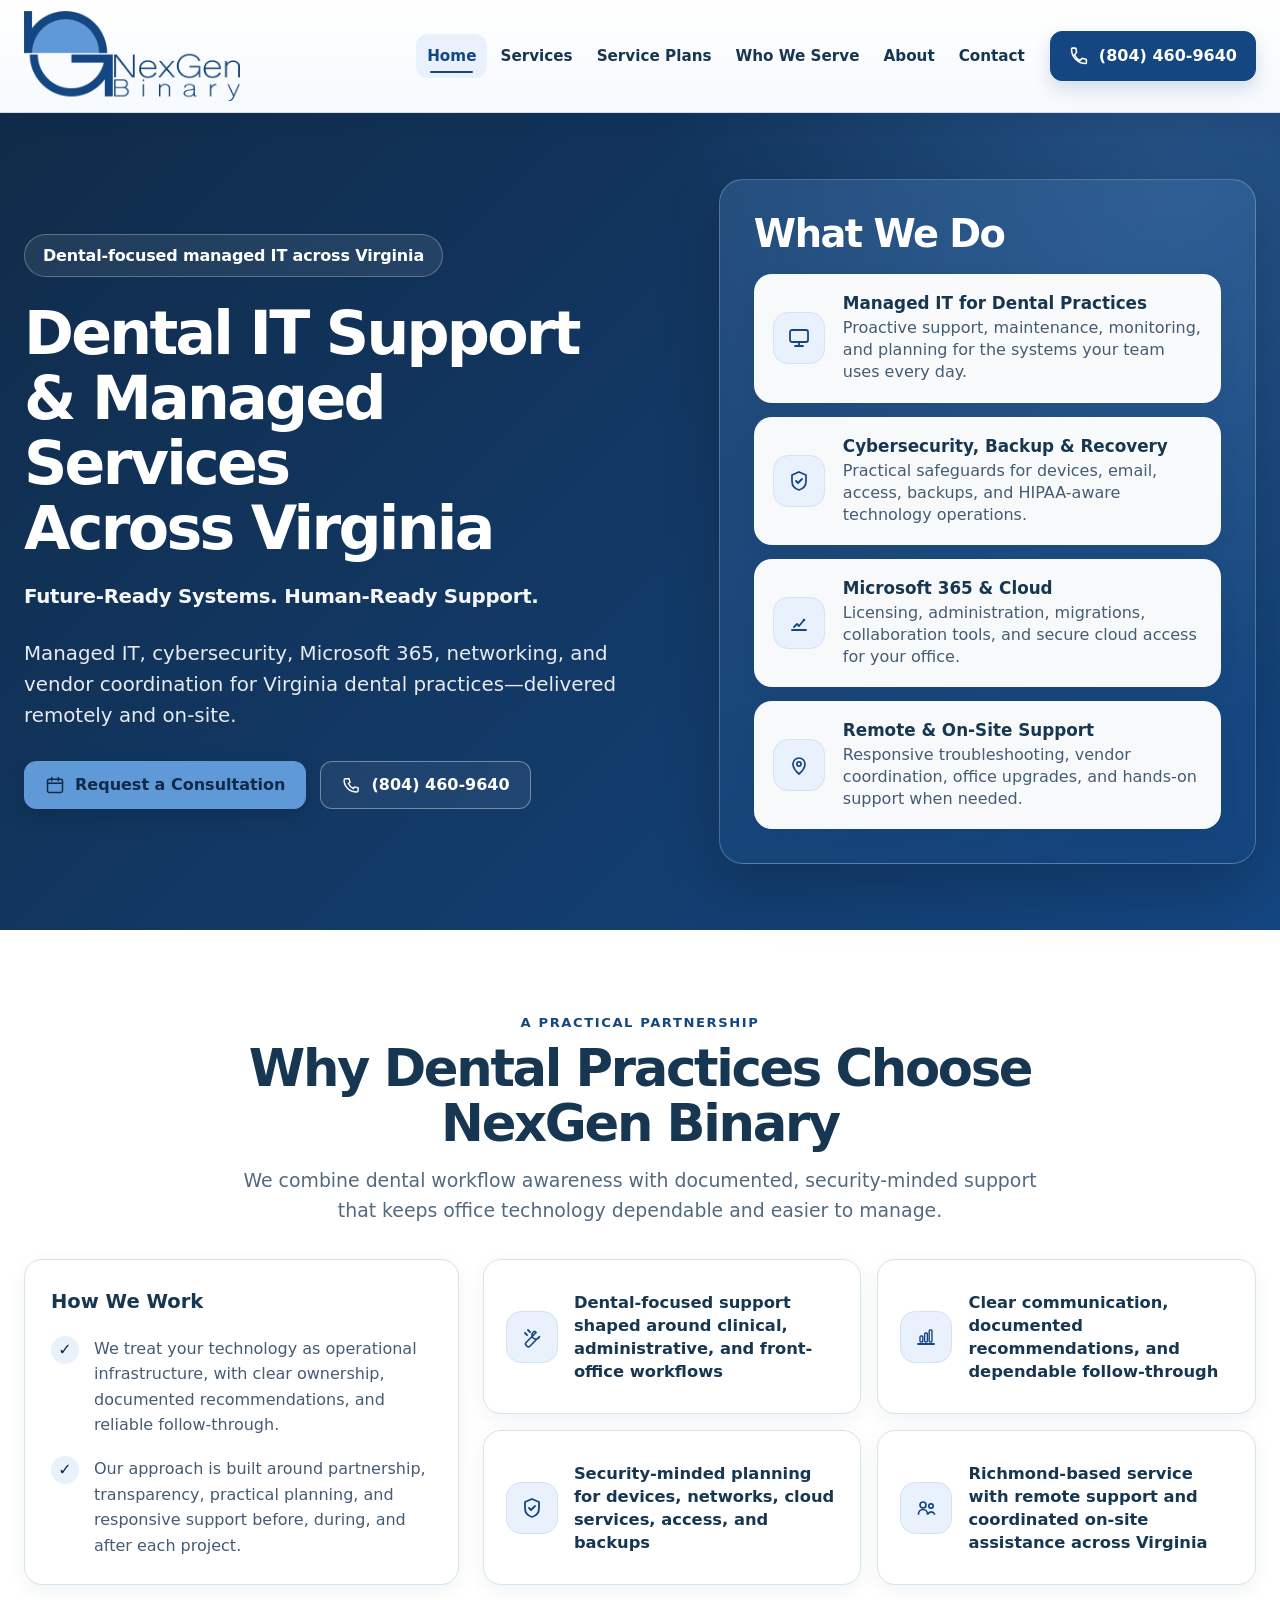
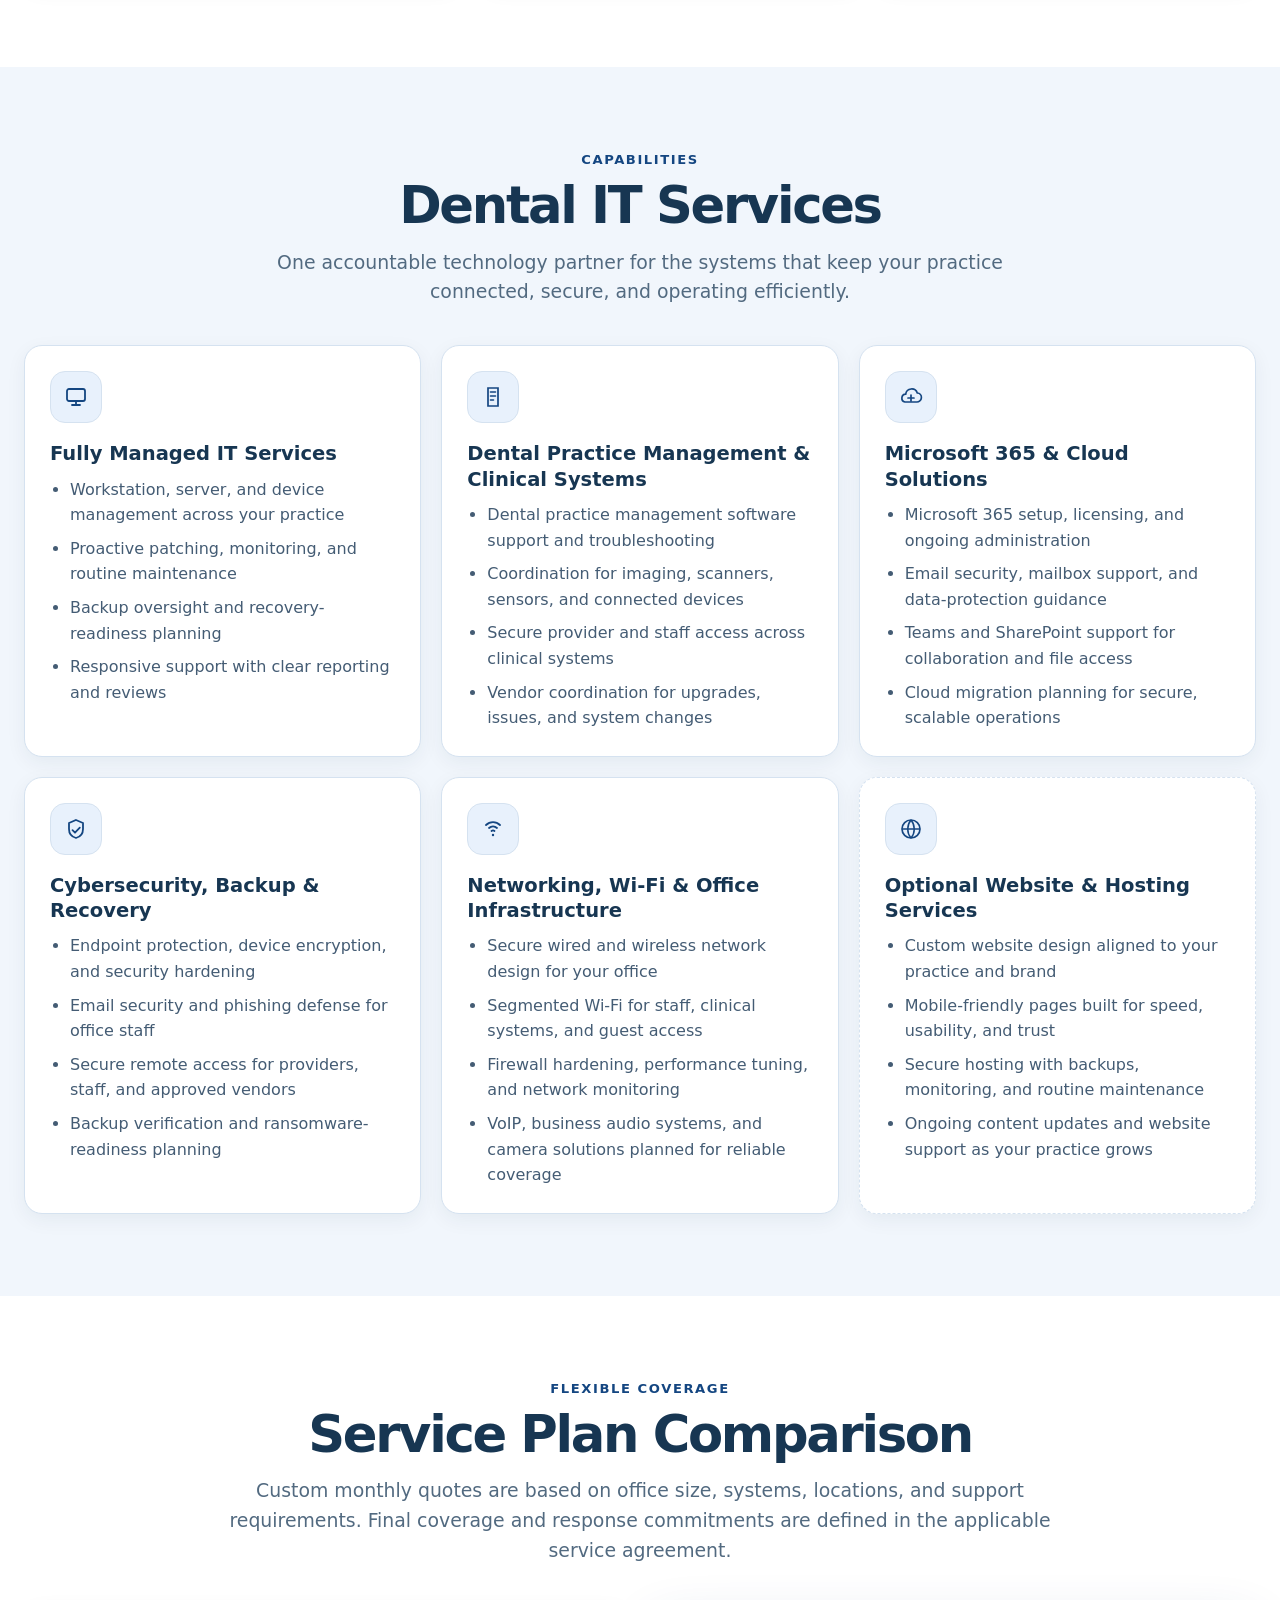
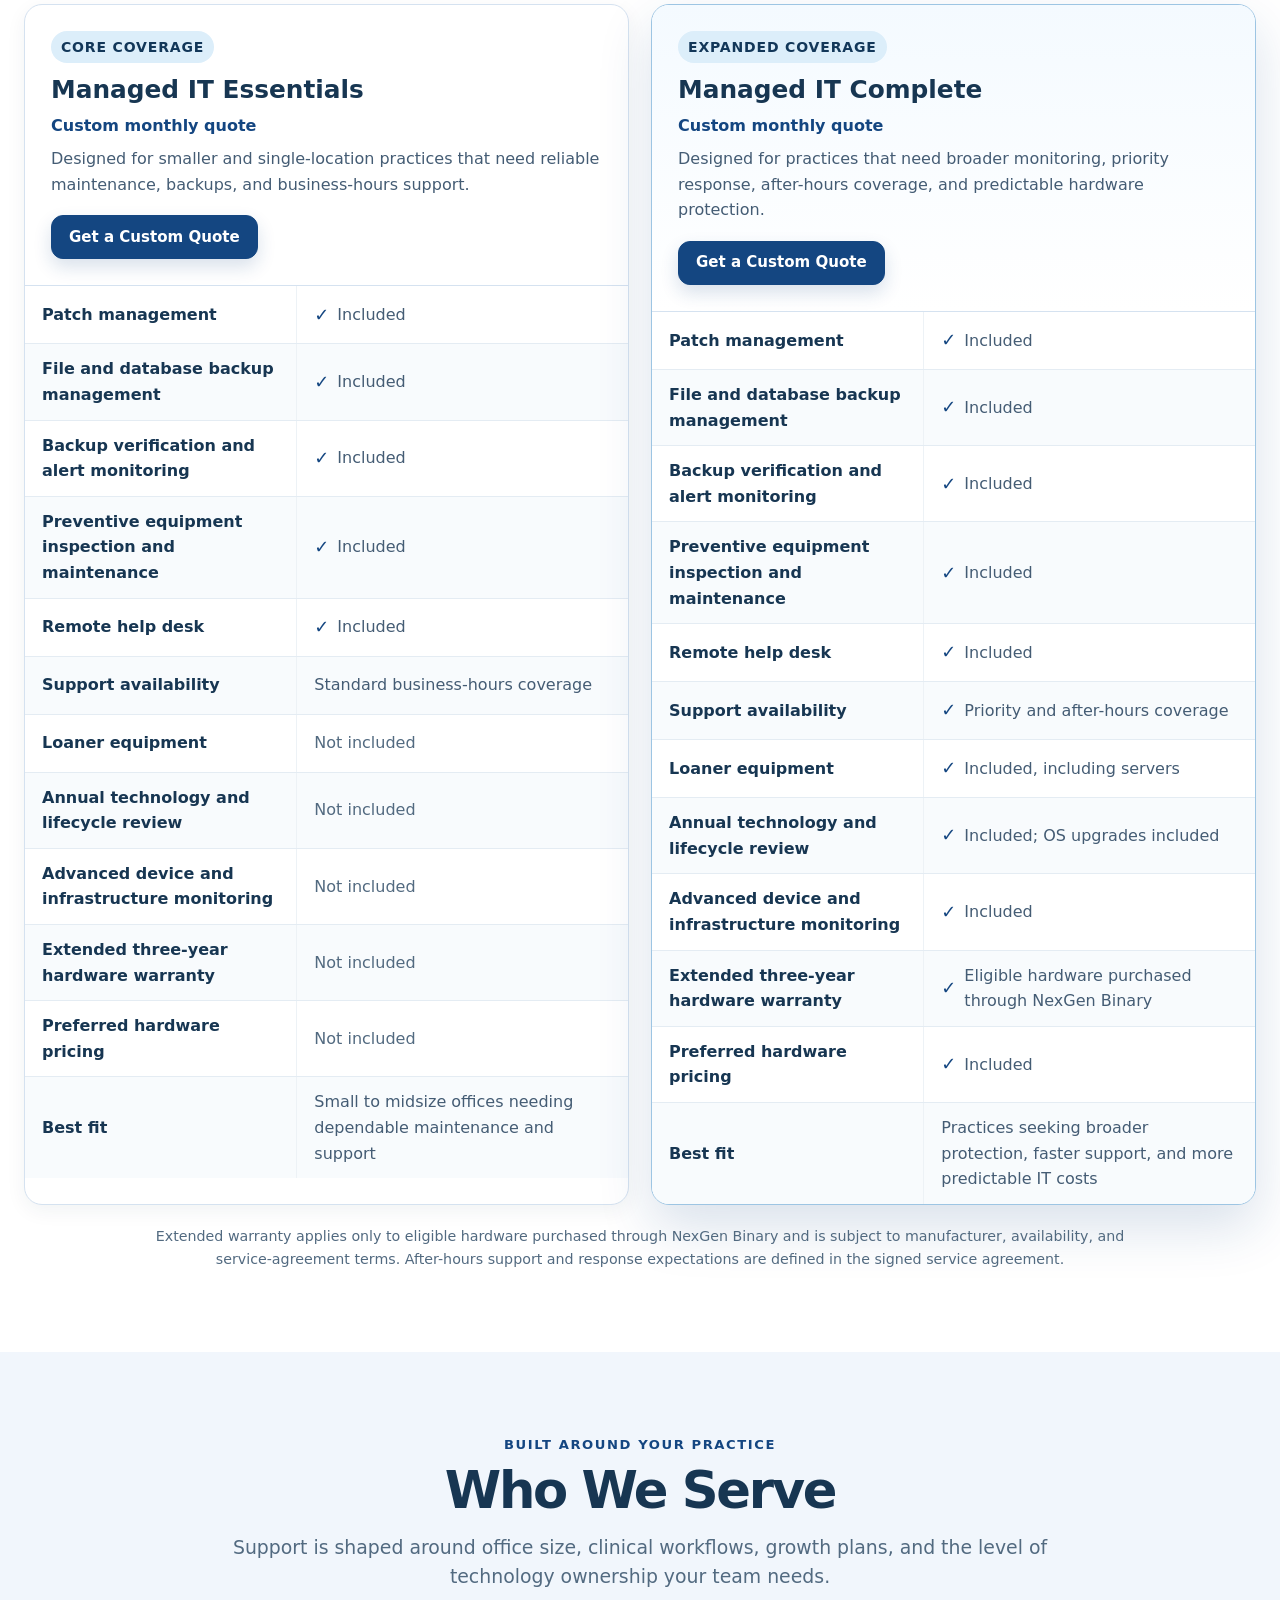
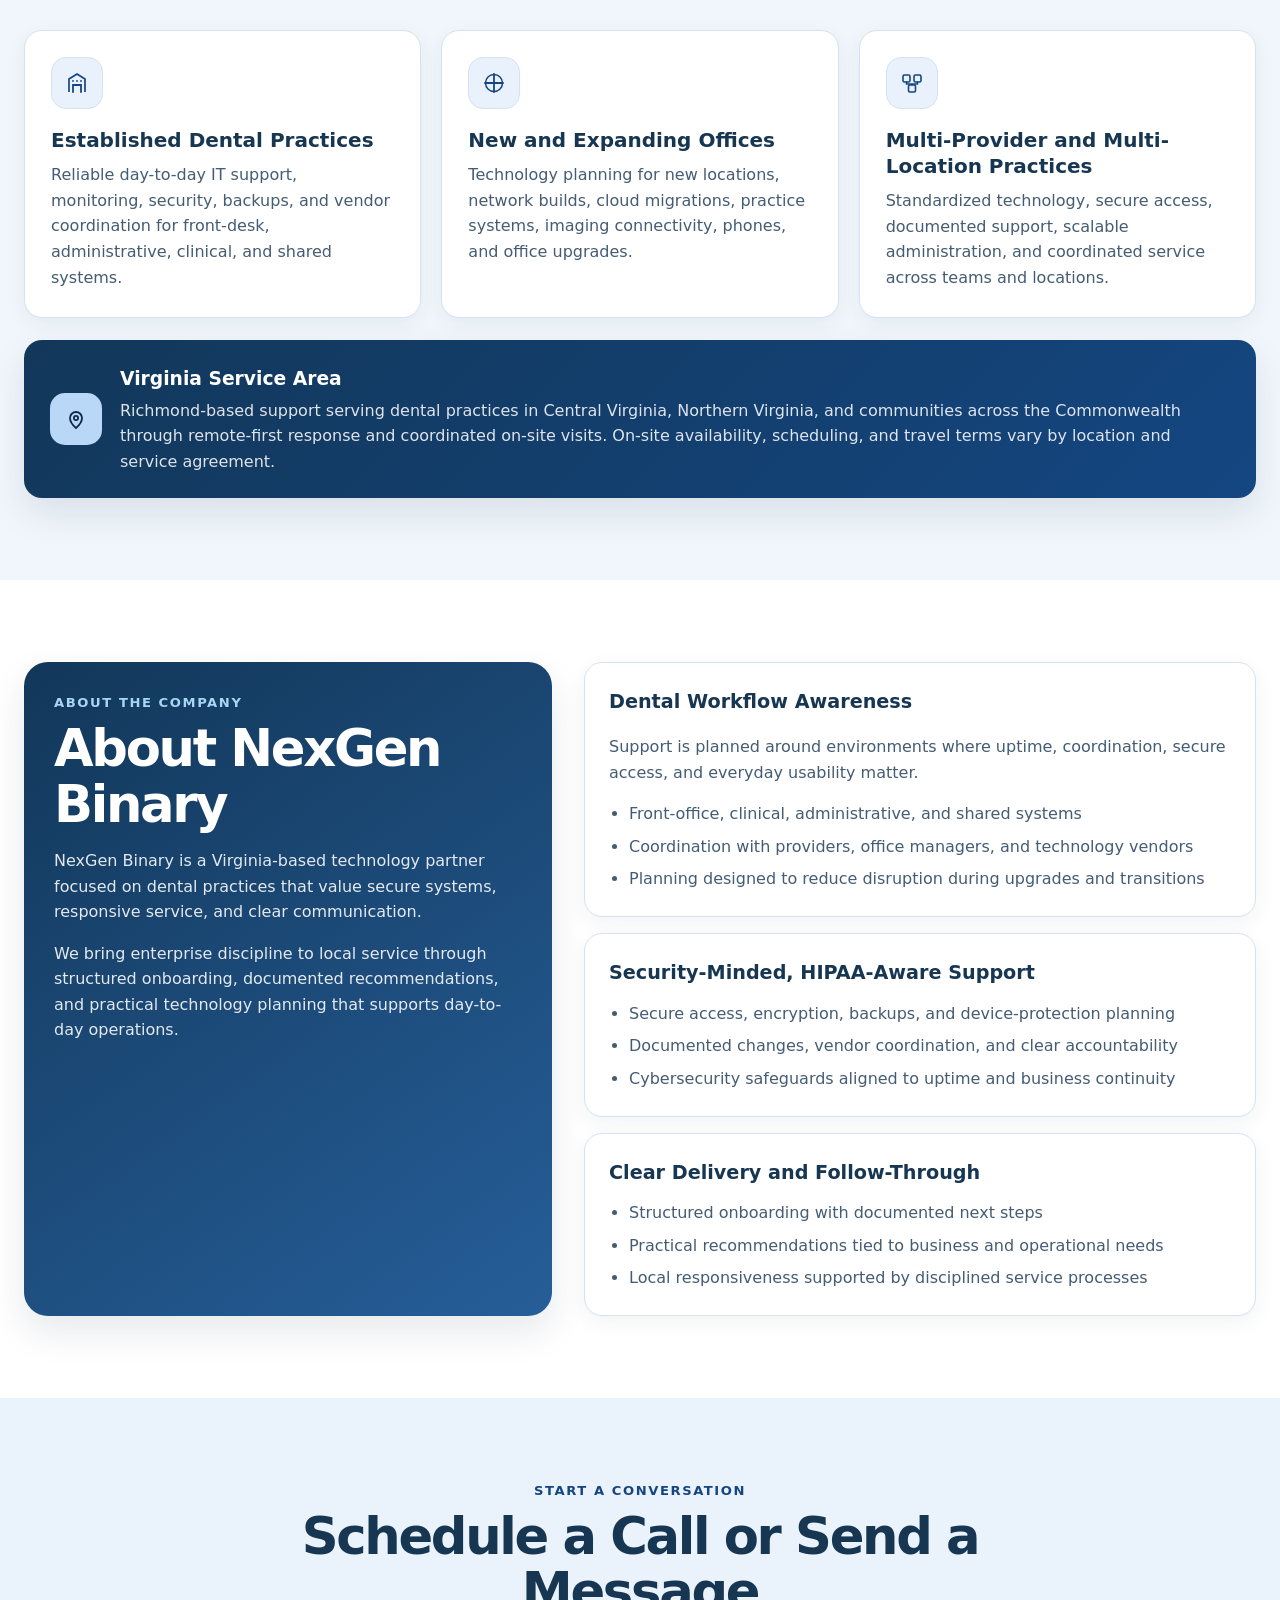
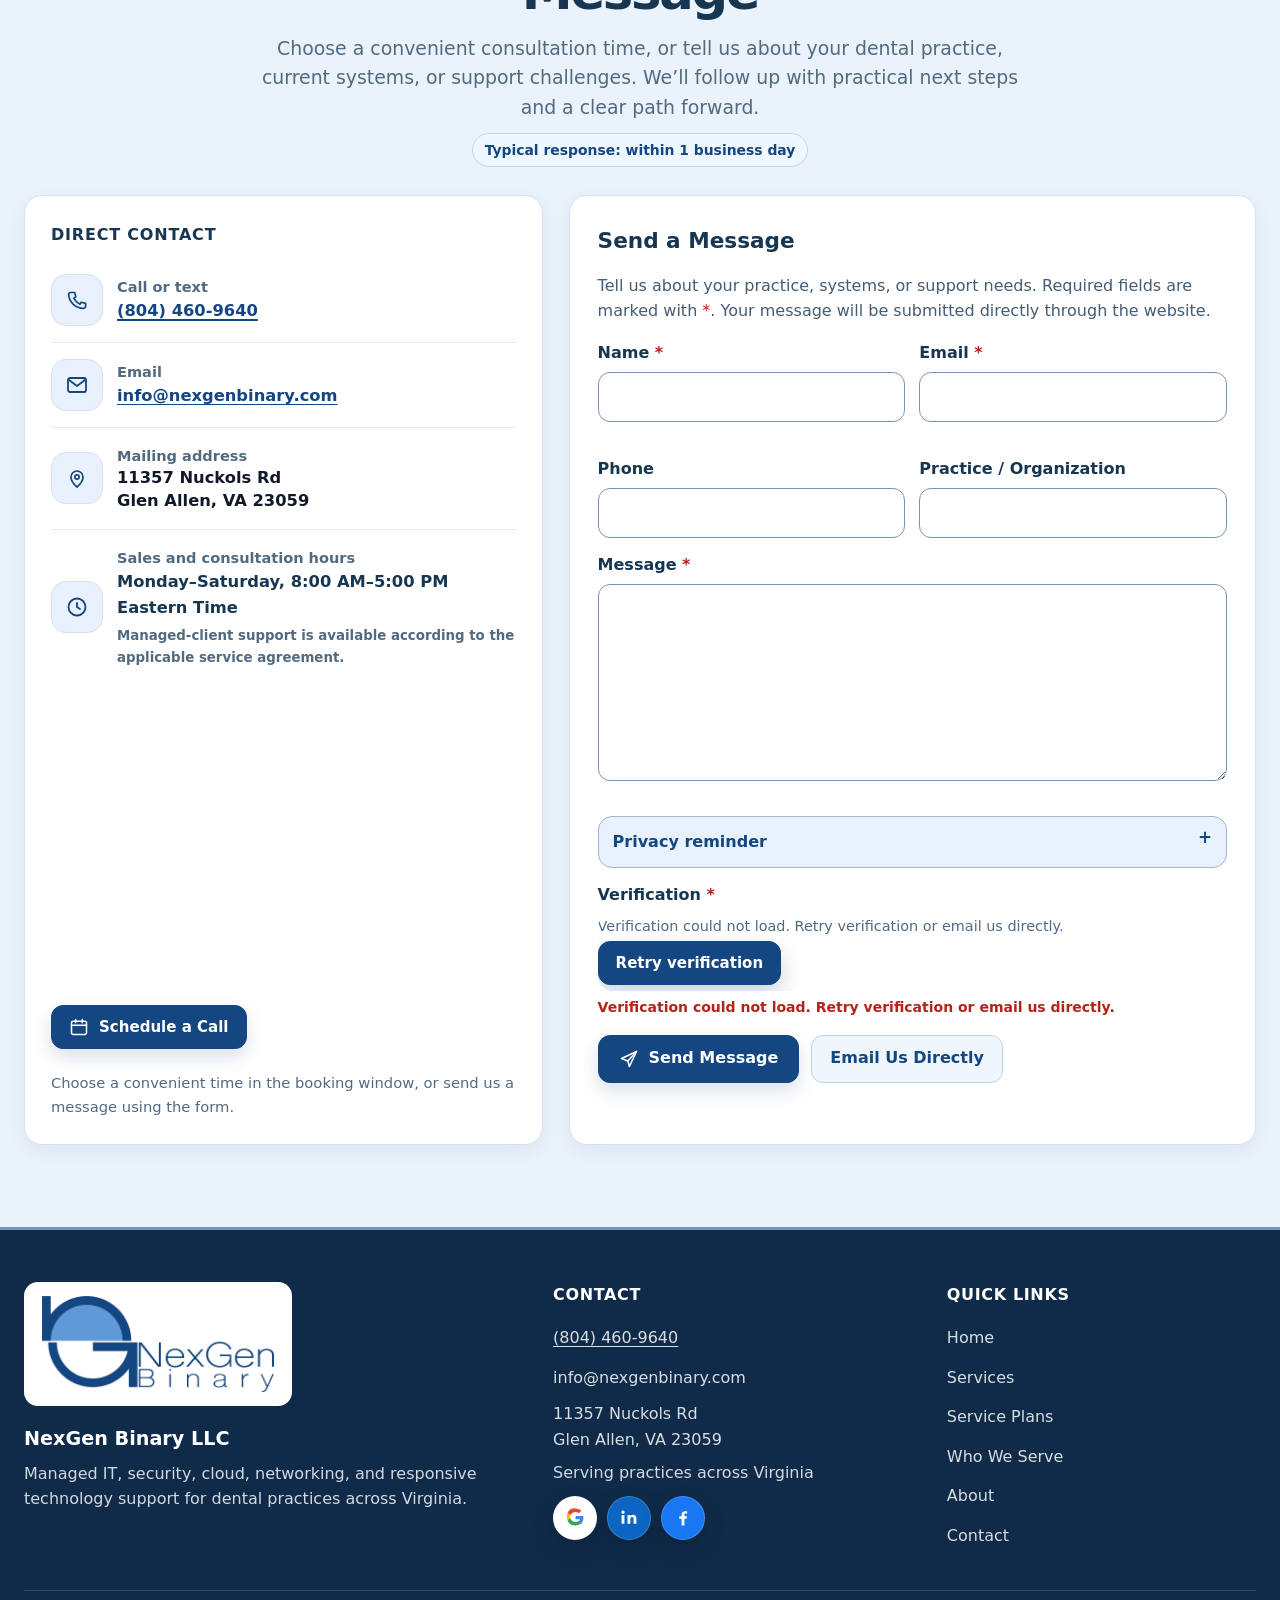
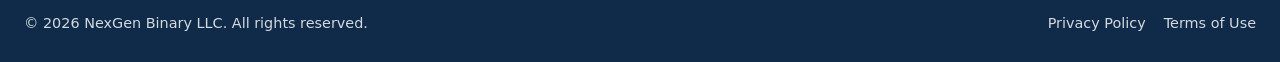
==== commit cd43e48a: "Add files via upload" ====
--- a/index.html
+++ b/index.html
@@ -3,11 +3,12 @@
 <html lang="en-US">
 <head>
 <meta charset="utf-8"/>
+<meta content="light" name="color-scheme"/>
 <meta content="width=device-width, initial-scale=1, viewport-fit=cover" name="viewport"/>
 <title>Dental IT Support &amp; Managed Services in Virginia | NexGen Binary</title>
-<meta content="#0b2f53" name="theme-color"/>
+<meta content="#144681" name="theme-color"/>
 <meta content="telephone=no, address=no, email=no" name="format-detection"/>
-<meta content="Dental-focused managed IT, cybersecurity, Microsoft 365, cloud, networking, backups, and responsive support for practices across Virginia." name="description"/><meta content="index,follow,max-image-preview:large,max-snippet:-1,max-video-preview:-1" name="robots"/><meta content="production-2026-09-11-v8-facebook-hours" name="x-nexgen-build"/><meta content="website" property="og:type"/><meta content="NexGen Binary" property="og:site_name"/><meta content="en_US" property="og:locale"/><meta content="Dental IT Support &amp; Managed Services in Virginia | NexGen Binary" property="og:title"/><meta content="Dental-focused managed IT, cybersecurity, Microsoft 365, cloud, networking, backups, and responsive support for practices across Virginia." property="og:description"/><link href="https://nexgenbinary.com/" rel="canonical"/><meta content="https://nexgenbinary.com/" property="og:url"/><meta content="https://nexgenbinary.com/social-preview.png" property="og:image"/><meta content="https://nexgenbinary.com/social-preview.png" property="og:image:secure_url"/><meta content="image/png" property="og:image:type"/><meta content="1200" property="og:image:width"/><meta content="630" property="og:image:height"/><meta content="NexGen Binary — managed IT for dental practices across Virginia" property="og:image:alt"/><meta content="summary_large_image" name="twitter:card"/><meta content="Dental IT Support &amp; Managed Services in Virginia | NexGen Binary" name="twitter:title"/><meta content="Dental-focused managed IT, cybersecurity, Microsoft 365, cloud, networking, backups, and responsive support for practices across Virginia." name="twitter:description"/><meta content="https://nexgenbinary.com/social-preview.png" name="twitter:image"/><link href="./favicon.ico?v=20260718prod1" rel="shortcut icon"/><link href="./favicon-16x16.png?v=20260718prod1" rel="icon" sizes="16x16" type="image/png"/><link href="./favicon-32x32.png?v=20260718prod1" rel="icon" sizes="32x32" type="image/png"/><link href="./favicon.svg?v=20260718prod1" rel="icon" type="image/svg+xml"/><link href="./apple-touch-icon.png?v=20260718prod1" rel="apple-touch-icon" sizes="180x180"/><link href="./assets/site.css?v=20260911prod8" rel="stylesheet"/><script type="application/ld+json">{
+<meta content="Dental-focused managed IT, cybersecurity, Microsoft 365, cloud, networking, backups, and responsive support for practices across Virginia." name="description"/><meta content="index,follow,max-image-preview:large,max-snippet:-1,max-video-preview:-1" name="robots"/><meta content="production-2026-11-25-v9-blue-brand" name="x-nexgen-build"/><meta content="website" property="og:type"/><meta content="NexGen Binary" property="og:site_name"/><meta content="en_US" property="og:locale"/><meta content="Dental IT Support &amp; Managed Services in Virginia | NexGen Binary" property="og:title"/><meta content="Dental-focused managed IT, cybersecurity, Microsoft 365, cloud, networking, backups, and responsive support for practices across Virginia." property="og:description"/><link href="https://nexgenbinary.com/" rel="canonical"/><meta content="https://nexgenbinary.com/" property="og:url"/><meta content="https://nexgenbinary.com/social-preview.png?v=20261125brand9" property="og:image"/><meta content="https://nexgenbinary.com/social-preview.png?v=20261125brand9" property="og:image:secure_url"/><meta content="image/png" property="og:image:type"/><meta content="1200" property="og:image:width"/><meta content="630" property="og:image:height"/><meta content="NexGen Binary — managed IT for dental practices across Virginia" property="og:image:alt"/><meta content="summary_large_image" name="twitter:card"/><meta content="Dental IT Support &amp; Managed Services in Virginia | NexGen Binary" name="twitter:title"/><meta content="Dental-focused managed IT, cybersecurity, Microsoft 365, cloud, networking, backups, and responsive support for practices across Virginia." name="twitter:description"/><meta content="https://nexgenbinary.com/social-preview.png?v=20261125brand9" name="twitter:image"/><link href="./favicon.ico?v=20261125brand9" rel="shortcut icon"/><link href="./favicon-16x16.png?v=20261125brand9" rel="icon" sizes="16x16" type="image/png"/><link href="./favicon-32x32.png?v=20261125brand9" rel="icon" sizes="32x32" type="image/png"/><link href="./favicon.svg?v=20261125brand9" rel="icon" type="image/svg+xml"/><link href="./apple-touch-icon.png?v=20261125brand9" rel="apple-touch-icon" sizes="180x180"/><link href="./assets/site.css?v=20261125brand9" rel="stylesheet"/><script type="application/ld+json">{
   "@context": "https://schema.org",
   "@graph": [
     {
@@ -29,11 +30,11 @@
       "url": "https://nexgenbinary.com/",
       "logo": {
         "@type": "ImageObject",
-        "url": "https://nexgenbinary.com/nexgenbinary-logo.png",
-        "width": 1910,
-        "height": 1023
+        "url": "https://nexgenbinary.com/nexgenbinary-logo.png?v=20261125brand9",
+        "width": 960,
+        "height": 396
       },
-      "image": "https://nexgenbinary.com/social-preview.png",
+      "image": "https://nexgenbinary.com/social-preview.png?v=20261125brand9",
       "description": "Dental-focused managed IT, cybersecurity, Microsoft 365, cloud, networking, backups, and responsive support for practices across Virginia.",
       "slogan": "Virginia’s Trusted IT Partner",
       "telephone": "+1-804-460-9640",
@@ -152,23 +153,20 @@
     }
   ]
 }</script><meta content="strict-origin-when-cross-origin" name="referrer"/></head>
-<body data-nexgen-build="production-2026-09-11-v8-facebook-hours">
+<body data-nexgen-build="production-2026-11-25-v9-blue-brand">
 <a class="skip-link" href="#main-content">Skip to main content</a>
 <header class="site-header" data-site-header="">
 <div class="site-shell header-inner">
 <a aria-label="NexGen Binary home" class="brand" href="#home">
-<img alt="NexGen Binary logo" class="brand-logo" decoding="async" fetchpriority="high" height="1023" src="./nexgenbinary-logo.png?v=20260713v17" width="1910"/>
-<span class="brand-copy">
-<span class="brand-name">NexGen Binary</span>
-<span class="brand-slogan">Virginia’s Trusted IT Partner</span>
-</span>
+<img alt="NexGen Binary logo" class="brand-logo" decoding="async" fetchpriority="high" height="396" src="./nexgenbinary-logo.png?v=20261125brand9" width="960"/>
+
 </a>
 <button aria-controls="primary-navigation" aria-expanded="false" aria-label="Open navigation" class="nav-toggle" data-nav-toggle="" type="button">
 <span></span><span></span><span></span>
 </button>
 <nav aria-label="Primary navigation" class="primary-nav" data-primary-nav="" id="primary-navigation">
 <ul class="nav-list">
-<li><a class="nav-link is-active" data-nav-link="" href="#home">Home</a></li>
+<li><a aria-current="location" class="nav-link is-active" data-nav-link="" href="#home">Home</a></li>
 <li><a class="nav-link" data-nav-link="" href="#services">Services</a></li>
 <li><a class="nav-link" data-nav-link="" href="#pricing">Service Plans</a></li>
 <li><a class="nav-link" data-nav-link="" href="#who-we-serve">Who We Serve</a></li>
@@ -469,7 +467,7 @@
 <textarea aria-describedby="contact-message-error phi-warning" class="form-control" data-label="Message" id="contact-message" maxlength="4000" name="message" required=""></textarea>
 <span aria-live="polite" class="field-error" id="contact-message-error"></span>
 </div>
-<details class="privacy-disclosure"><summary>Privacy reminder</summary><div class="privacy-disclosure-body"><strong>Please do not include</strong> patient names, treatment information, insurance details, or other protected health information.</div></details><div class="form-field full captcha-field verification-heading-compact">
+<details class="privacy-disclosure"><summary>Privacy reminder</summary><div class="privacy-disclosure-body" id="phi-warning"><strong>Please do not include</strong> patient names, treatment information, insurance details, or other protected health information.</div></details><div class="form-field full captcha-field verification-heading-compact">
 <div class="form-label">Verification <span aria-hidden="true" class="required">*</span></div>
 <div class="captcha-wrap captcha-compact"><div aria-busy="false" class="h-captcha" data-hcaptcha-lazy="" data-sitekey="267e959c-42c0-45b2-a4d2-45621dbc4f28"><span aria-live="polite" class="captcha-load-status" data-hcaptcha-load-status="" role="status">Verification loads automatically when this form is in view.</span></div></div>
 <span aria-live="polite" class="captcha-error" id="contact-captcha-error"></span>
@@ -478,22 +476,22 @@
 <div class="form-actions form-actions-compact">
 <button class="button button-primary" type="submit"><svg aria-hidden="true" viewbox="0 0 24 24"><path d="M3 11.5 21 3l-8.5 18-1.9-6.6L3 11.5Z" fill="none" stroke="currentColor" stroke-linejoin="round" stroke-width="1.9"></path><path d="M10.6 14.4 21 3" fill="none" stroke="currentColor" stroke-linecap="round" stroke-width="1.9"></path></svg><span data-submit-label="">Send Message</span></button>
 <a class="button form-mail-link" href="mailto:info@nexgenbinary.com">Email Us Directly</a><p aria-live="polite" class="form-status" id="contact-status" role="status"></p></div>
-</form><div aria-hidden="true" class="form-success-modal" id="contact-success-modal">
+</form><dialog aria-hidden="true" aria-labelledby="contact-success-title" class="form-success-modal" id="contact-success-modal">
 <div class="form-success-backdrop"></div>
-<section aria-labelledby="contact-success-title" aria-modal="true" class="form-success-panel" role="dialog">
+<section class="form-success-panel">
 <div aria-hidden="true" class="form-success-icon">✓</div>
 <h3 id="contact-success-title">Message Sent</h3>
 <p>Thank you. Your message was sent successfully, and we will follow up as soon as possible.</p>
 <button class="button button-primary" data-success-close="" type="button">OK</button>
 </section>
-</div>
+</dialog>
 </div></div></div>
 </section>
 </main>
 <footer class="site-footer">
 <div class="site-shell footer-main">
 <div>
-<div class="footer-brand-panel"><img alt="NexGen Binary logo" decoding="async" height="1023" loading="lazy" src="./nexgenbinary-logo.png?v=20260713v17" width="1910"/></div>
+<div class="footer-brand-panel"><img alt="NexGen Binary logo" decoding="async" height="396" loading="lazy" src="./nexgenbinary-logo.png?v=20261125brand9" width="960"/></div>
 <h2 class="footer-title">NexGen Binary LLC</h2>
 <div class="footer-copy-row"><p class="footer-copy">Managed IT, security, cloud, networking, and responsive technology support for dental practices across Virginia.</p></div>
 </div>
@@ -531,9 +529,9 @@
 </nav>
 </div>
 </footer>
-<div aria-hidden="true" class="nb-booking-modal" id="nb-booking-modal">
+<dialog aria-hidden="true" aria-labelledby="nb-booking-title" class="nb-booking-modal" id="nb-booking-modal">
 <div class="nb-booking-backdrop" data-booking-close=""></div>
-<section aria-labelledby="nb-booking-title" aria-modal="true" class="nb-booking-dialog" role="dialog">
+<section class="nb-booking-dialog">
 <header class="nb-booking-header">
 <div class="nb-booking-heading">
 <h2 class="nb-booking-title" id="nb-booking-title">Schedule a Consultation</h2>
@@ -552,12 +550,16 @@
 <div class="nb-booking-body">
 <iframe data-src="https://outlook.office.com/book/MeetNexGenBinary@nexgenbinary.com/" id="nb-booking-iframe" loading="lazy" referrerpolicy="strict-origin-when-cross-origin" title="NexGen Binary consultation booking"></iframe>
 </div>
-</section>
-</div>
+<footer class="nb-booking-fallback">
+<p>Calendar not loading? Use a separate tab.</p>
+<a class="button button-outline button-small" href="https://outlook.office.com/book/MeetNexGenBinary@nexgenbinary.com/" rel="noopener" target="_blank">Open booking page</a>
+</footer>
+</section>
+</dialog>
 <button aria-label="Back to top" class="back-to-top" data-back-to-top="" title="Back to top" type="button">
 <svg aria-hidden="true" viewbox="0 0 24 24">
 <path d="M6 14.5 12 8l6 6.5" fill="none" stroke="currentColor" stroke-linecap="round" stroke-linejoin="round" stroke-width="2.2"></path>
 </svg>
 </button>
-<script defer="" src="./assets/site.js?v=20260911prod8"></script></body>
-</html>+<script defer="" src="./assets/site.js?v=20261125brand9"></script></body>
+</html>
--- a/assets/site.css
+++ b/assets/site.css
@@ -1,30 +1,36 @@
 
+/* NexGen Binary — blue identity, November 2026. Main logo pixels are unchanged. */
 :root {
-  --brand-blue: #125ba9;
-  --brand-orange: #ff8f02;
-  --navy-950: #082642;
-  --navy-900: #0b2f53;
-  --navy-800: #123f6f;
-  --navy-700: #175386;
-  --text-strong: #163659;
-  --text: #4f6377;
-  --text-muted: #5b6f84;
-  --header-top: #eaf4fb;
-  --header-bottom: #dcecf8;
-  --body: #f7fafd;
+  color-scheme: light;
+  --brand-blue: #144681;
+  --brand-light: #6099d8;
+  --brand-hover: #0d4076;
+  --accent-soft: #e8f1fc;
+  --accent-on-dark: #b9d8f8;
+  --navy-950: #102b49;
+  --navy-900: #123759;
+  --navy-800: #144681;
+  --navy-700: #265e99;
+  --text-strong: #173652;
+  --text: #445c74;
+  --text-muted: #526a80;
+  --header-top: #ffffff;
+  --header-bottom: #f6f9fd;
+  --body: #f7f9fc;
   --surface: #ffffff;
-  --surface-soft: #eef5fa;
-  --surface-blue: #e8f2f9;
-  --border: #d4e2ee;
-  --border-strong: #bfd4e4;
+  --surface-soft: #f1f6fc;
+  --surface-blue: #eaf2fb;
+  --border: #d5e2f0;
+  --border-strong: #9cb6d2;
   --success: #18794e;
   --danger: #b42318;
-  --shadow-sm: 0 8px 22px rgba(15, 47, 82, 0.08);
-  --shadow-md: 0 18px 44px rgba(15, 47, 82, 0.12);
+  --shadow-sm: 0 6px 20px rgba(16, 43, 73, 0.06);
+  --shadow-md: 0 16px 36px rgba(16, 43, 73, 0.10);
   --radius-sm: 12px;
   --radius-md: 18px;
-  --radius-lg: 26px;
-  --header-height: 86px;
+  --radius-lg: 24px;
+  --header-min-height: 112px;
+  --header-height: 112px;
   --max-width: 1240px;
 }
 
@@ -35,7 +41,7 @@
   color: var(--text);
   background: var(--body);
   font-family: Inter, ui-sans-serif, system-ui, -apple-system, BlinkMacSystemFont, "Segoe UI", sans-serif;
-  font-size: 16px;
+  font-size: 1rem;
   line-height: 1.6;
   text-rendering: optimizeLegibility;
   -webkit-font-smoothing: antialiased;
@@ -43,7 +49,11 @@
 img, svg { display: block; max-width: 100%; }
 a { color: var(--brand-blue); text-underline-offset: 3px; }
 a:hover { color: var(--navy-800); }
-button, input, textarea { font: inherit; }
+button, input, textarea, select { font: inherit; }
+button, input, textarea, select { max-width: 100%; }
+button { touch-action: manipulation; }
+[hidden] { display: none !important; }
+h1, h2, h3 { overflow-wrap: break-word; }
 button, a { -webkit-tap-highlight-color: transparent; }
 
 .skip-link {
@@ -61,12 +71,12 @@
 .skip-link:focus { transform: translateY(0); }
 
 :focus-visible {
-  outline: 3px solid var(--brand-orange);
+  outline: 3px solid var(--brand-blue);
   outline-offset: 3px;
 }
 
 .site-shell {
-  width: min(var(--max-width), calc(100% - 40px));
+  width: min(var(--max-width), calc(100% - 48px));
   margin-inline: auto;
 }
 
@@ -89,17 +99,18 @@
   position: sticky;
   z-index: 1000;
   top: 0;
-  min-height: var(--header-height);
+  min-height: var(--header-min-height);
   background: linear-gradient(180deg, var(--header-top), var(--header-bottom));
-  border-bottom: 1px solid rgba(18, 91, 169, 0.18);
+  border-bottom: 1px solid rgba(20, 70, 129, 0.18);
   box-shadow: 0 7px 20px rgba(11, 47, 83, 0.08);
 }
 .header-inner {
-  min-height: var(--header-height);
+  min-height: var(--header-min-height);
   display: flex;
   align-items: center;
   justify-content: space-between;
-  gap: 24px;
+  gap: 28px;
+  padding-block: 10px;
 }
 .brand {
   display: inline-flex;
@@ -111,35 +122,18 @@
   text-decoration: none;
 }
 .brand-logo {
-  width: 118px;
-  height: 64px;
+  width: 216px;
+  height: auto;
+  aspect-ratio: 80 / 33;
   object-fit: contain;
   flex: 0 0 auto;
-}
-.brand-copy { min-width: 0; line-height: 1.1; }
-.brand-name {
-  display: block;
-  color: var(--text-strong);
-  font-size: clamp(1.12rem, 1.45vw, 1.42rem);
-  font-weight: 900;
-  letter-spacing: -0.035em;
-  white-space: nowrap;
-}
-.brand-slogan {
-  display: block;
-  margin-top: 5px;
-  color: var(--navy-700);
-  font-size: clamp(0.67rem, 0.82vw, 0.78rem);
-  font-weight: 800;
-  letter-spacing: 0.005em;
-  white-space: nowrap;
 }
 .nav-toggle {
   display: none;
   width: 44px;
   height: 44px;
   padding: 10px;
-  border: 1px solid rgba(18, 91, 169, 0.25);
+  border: 1px solid rgba(20, 70, 129, 0.25);
   border-radius: 12px;
   color: var(--text-strong);
   background: rgba(255, 255, 255, 0.68);
@@ -194,8 +188,8 @@
   border-radius: 2px;
   background: transparent;
 }
-.nav-link:hover, .nav-link.is-active { color: var(--navy-900); background: rgba(255, 255, 255, 0.64); }
-.nav-link.is-active::after { background: var(--brand-orange); }
+.nav-link:hover, .nav-link.is-active { color: var(--brand-blue); background: var(--accent-soft); }
+.nav-link.is-active::after { background: var(--brand-blue); }
 .header-actions { display: flex; align-items: center; gap: 10px; }
 
 /* Buttons */
@@ -207,27 +201,30 @@
   min-height: 48px;
   padding: 11px 20px;
   border: 1px solid transparent;
-  border-radius: 999px;
+  border-radius: 12px;
   text-decoration: none;
-  font-weight: 900;
+  font-weight: 750;
   line-height: 1.15;
   cursor: pointer;
   transition: transform 160ms ease, box-shadow 160ms ease, background-color 160ms ease, border-color 160ms ease;
 }
-.button:hover { transform: translateY(-2px); }
+@media (hover: hover) and (pointer: fine) {
+  .button:hover { transform: translateY(-1px); }
+}
 .button svg { width: 20px; height: 20px; flex: 0 0 auto; }
 .button-primary {
-  color: var(--navy-950);
-  background: var(--brand-orange);
-  border-color: rgba(11, 47, 83, 0.08);
-  box-shadow: 0 12px 26px rgba(255, 143, 2, 0.23);
-}
-.button-primary:hover { color: var(--navy-950); background: #ff9e24; box-shadow: 0 16px 30px rgba(255, 143, 2, 0.29); }
+  color: #fff;
+  background: var(--brand-blue);
+  border-color: var(--brand-blue);
+  box-shadow: 0 8px 18px rgba(20, 70, 129, 0.16);
+}
+.button-primary:hover { color: #fff; background: var(--brand-hover); border-color: var(--brand-hover); box-shadow: 0 10px 24px rgba(20, 70, 129, 0.22); }
+.button:disabled { cursor: wait; opacity: 0.7; transform: none; }
 .button-secondary {
   color: #fff;
   background: var(--brand-blue);
   border-color: var(--brand-blue);
-  box-shadow: 0 10px 22px rgba(18, 91, 169, 0.22);
+  box-shadow: 0 10px 22px rgba(20, 70, 129, 0.22);
 }
 .button-secondary:hover { color: #fff; background: var(--navy-800); border-color: var(--navy-800); }
 .button-ghost {
@@ -249,7 +246,7 @@
 .hero {
   color: #fff;
   background:
-    radial-gradient(circle at 92% 10%, rgba(75, 132, 183, 0.24), transparent 36%),
+    radial-gradient(circle at 92% 10%, rgba(96, 153, 216, 0.24), transparent 36%),
     linear-gradient(135deg, var(--navy-950) 0%, var(--navy-800) 100%);
 }
 .hero-inner {
@@ -264,10 +261,10 @@
   max-width: 760px;
   margin: 0;
   color: #fff;
-  font-size: clamp(2.8rem, 5.1vw, 4.55rem);
-  font-weight: 900;
-  line-height: 0.99;
-  letter-spacing: -0.062em;
+  font-size: clamp(2.4rem, 4.7vw, 4.05rem);
+  font-weight: 800;
+  line-height: 1.08;
+  letter-spacing: -0.045em;
 }
 .hero-title span { display: block; }
 
@@ -292,7 +289,7 @@
   padding: clamp(22px, 3vw, 34px);
   border: 1px solid rgba(255, 255, 255, 0.24);
   border-radius: var(--radius-lg);
-  background: linear-gradient(180deg, rgba(92, 139, 181, 0.42), rgba(54, 103, 148, 0.38));
+  background: linear-gradient(160deg, rgba(96, 153, 216, 0.24), rgba(20, 70, 129, 0.26));
   box-shadow: 0 24px 60px rgba(0, 0, 0, 0.2);
 }
 .hero-panel h2 { margin: 0 0 20px; color: #fff; font-size: clamp(2rem, 3vw, 2.55rem); line-height: 1.05; letter-spacing: -0.04em; }
@@ -331,9 +328,9 @@
   }
 
   .hero-service:hover .icon-tile {
-    color: var(--navy-950);
-    border-color: var(--brand-orange);
-    background: var(--brand-orange);
+    color: var(--brand-blue);
+    border-color: var(--brand-light);
+    background: var(--accent-soft);
     transform: translateY(-1px) scale(1.04);
   }
 }
@@ -343,9 +340,9 @@
   width: 52px;
   height: 52px;
   color: var(--brand-blue);
-  border: 1px solid #b9dcf1;
+  border: 1px solid var(--border);
   border-radius: 15px;
-  background: #e6f4fc;
+  background: var(--accent-soft);
   transition: color 160ms ease, background-color 160ms ease, border-color 160ms ease, transform 160ms ease;
 }
 .icon-tile svg { width: 24px; height: 24px; }
@@ -375,11 +372,11 @@
   box-shadow: var(--shadow-sm);
 }
 .card-hover { transition: transform 160ms ease, box-shadow 160ms ease, border-color 160ms ease; }
-.card-hover:hover { transform: translateY(-3px); border-color: #bcd4e7; box-shadow: var(--shadow-md); }
+.card-hover:hover { transform: translateY(-2px); border-color: #bcd4e7; box-shadow: var(--shadow-md); }
 .card-hover:hover .icon-tile {
-  color: var(--navy-950);
-  border-color: var(--brand-orange);
-  background: var(--brand-orange);
+  color: var(--brand-blue);
+  border-color: var(--brand-light);
+  background: var(--accent-soft);
   transform: translateY(-1px) scale(1.04);
 }
 
@@ -421,7 +418,7 @@
   height: 28px;
   color: var(--navy-950);
   border-radius: 50%;
-  background: var(--brand-orange);
+  background: var(--accent-soft);
   font-weight: 900;
 }
 .why-grid {
@@ -460,7 +457,7 @@
   color: var(--navy-800);
   border-radius: 999px;
   background: var(--surface-blue);
-  font-size: 0.76rem;
+  font-size: 0.875rem;
   font-weight: 900;
   text-transform: uppercase;
   letter-spacing: 0.06em;
@@ -469,10 +466,10 @@
 /* Plans */
 .plans-grid { display: grid; grid-template-columns: repeat(2, minmax(0, 1fr)); gap: 22px; align-items: stretch; }
 .plan-card { display: flex; flex-direction: column; overflow: hidden; }
-.plan-card.is-featured { border-color: #9dc5e3; box-shadow: 0 22px 54px rgba(18, 91, 169, 0.16); }
+.plan-card.is-featured { border-color: #9dc5e3; box-shadow: 0 22px 54px rgba(20, 70, 129, 0.16); }
 .plan-head { min-height: 240px; padding: 26px; border-bottom: 1px solid var(--border); }
 .plan-card.is-featured .plan-head { background: linear-gradient(180deg, #f4faff, #fff); }
-.plan-badge { display: inline-flex; margin-bottom: 12px; padding: 5px 10px; color: var(--navy-900); border-radius: 999px; background: #dceefa; font-size: 0.78rem; font-weight: 900; letter-spacing: 0.06em; text-transform: uppercase; }
+.plan-badge { display: inline-flex; margin-bottom: 12px; padding: 5px 10px; color: var(--navy-900); border-radius: 999px; background: #dceefa; font-size: 0.875rem; font-weight: 900; letter-spacing: 0.06em; text-transform: uppercase; }
 .plan-head h3 { margin: 0; color: var(--text-strong); font-size: 1.55rem; line-height: 1.2; }
 .plan-price { margin: 8px 0 0; color: var(--brand-blue); font-weight: 900; }
 .plan-description { min-height: 50px; margin: 8px 0 18px; }
@@ -488,7 +485,7 @@
 .plan-feature, .plan-value { display: flex; align-items: center; padding: 12px 17px; }
 .plan-feature { color: var(--text-strong); font-weight: 800; }
 .plan-value { gap: 8px; border-left: 1px solid #edf2f6; }
-.plan-check { color: #d87300; font-size: 1.12rem; font-weight: 900; }
+.plan-check { color: var(--brand-blue); font-size: 1.12rem; font-weight: 900; }
 .plan-muted { color: var(--text-muted); }
 .plan-footnote { max-width: 980px; margin: 20px auto 0; color: var(--text-muted); font-size: 0.89rem; text-align: center; }
 
@@ -511,7 +508,7 @@
 }
 .service-area h3 { margin: 0 0 4px; color: #fff; }
 .service-area p { margin: 0; color: rgba(255, 255, 255, 0.86); }
-.service-area .icon-tile { color: var(--navy-950); border-color: transparent; background: var(--brand-orange); }
+.service-area .icon-tile { color: var(--navy-950); border-color: transparent; background: var(--accent-on-dark); }
 
 /* About */
 .about-layout { display: grid; grid-template-columns: minmax(0, 0.88fr) minmax(0, 1.12fr); gap: 32px; align-items: stretch; }
@@ -565,7 +562,7 @@
   color: var(--navy-800);
 }
 .footer-phone-button { color: rgba(255, 255, 255, 0.84); }
-.footer-phone-button:hover { color: var(--brand-orange); }
+.footer-phone-button:hover { color: var(--accent-on-dark); }
 
 /* Block browser/extension-added phone decorations without changing the intended SVG icons. */
 .contact-address { color: #111827; font-style: normal; line-height: 1.4; }
@@ -586,23 +583,23 @@
   min-height: 50px;
   padding: 11px 13px;
   color: var(--text-strong);
-  border: 1px solid #b9cfe0;
+  border: 1px solid #7894b2;
   border-radius: 12px;
   background: #fff;
   transition: border-color 140ms ease, box-shadow 140ms ease;
 }
 textarea.form-control { min-height: 250px; resize: vertical; flex: 1; }
-.form-control:focus { border-color: var(--brand-blue); outline: 0; box-shadow: 0 0 0 4px rgba(18, 91, 169, 0.12); }
+.form-control:focus { border-color: var(--brand-blue); outline: 2px solid var(--brand-blue); outline-offset: 2px; box-shadow: none; }
 .form-control[aria-invalid="true"] { border-color: var(--danger); }
-.field-error { min-height: 1.2em; margin-top: 4px; color: var(--danger); font-size: 0.84rem; }
+.field-error { min-height: 1.2em; margin-top: 4px; color: var(--danger); font-size: 0.875rem; }
 .phi-warning {
   grid-column: 1 / -1;
   margin: 0;
   padding: 11px 13px;
-  color: #6d3a00;
-  border: 1px solid #f1c27a;
+  color: var(--text-strong);
+  border: 1px solid var(--border-strong);
   border-radius: 11px;
-  background: #fff7e8;
+  background: var(--accent-soft);
   font-size: 0.9rem;
 }
 .form-actions { display: flex; flex-wrap: wrap; align-items: center; gap: 14px; grid-column: 1 / -1; }
@@ -611,16 +608,16 @@
 .form-status.is-success { color: var(--success); }
 
 /* Footer */
-.site-footer { color: rgba(255, 255, 255, 0.82); background: var(--navy-950); border-top: 4px solid var(--brand-orange); }
+.site-footer { color: rgba(255, 255, 255, 0.82); background: var(--navy-950); border-top: 3px solid var(--brand-light); }
 .footer-main { display: grid; grid-template-columns: 1.25fr 0.9fr 0.8fr; gap: 46px; padding-block: 52px 38px; }
-.footer-brand-panel { display: inline-flex; align-items: center; width: fit-content; padding: 10px 14px; border-radius: 14px; background: #f5fbff; }
-.footer-brand-panel img { width: 120px; height: 64px; object-fit: contain; }
+.footer-brand-panel { display: inline-flex; align-items: center; width: fit-content; max-width: 100%; padding: 14px 18px; border-radius: 14px; background: #fff; }
+.footer-brand-panel img { width: 232px; height: auto; aspect-ratio: 80 / 33; object-fit: contain; }
 .footer-title { margin: 18px 0 6px; color: #fff; font-size: 1.2rem; font-weight: 900; }
 .footer-copy { max-width: 470px; margin: 0; }
 .footer-heading { margin: 0 0 14px; color: #fff; font-size: 1rem; letter-spacing: 0.04em; text-transform: uppercase; }
 .footer-list { display: grid; gap: 8px; margin: 0; padding: 0; list-style: none; }
 .footer-list a { color: rgba(255, 255, 255, 0.84); text-decoration: none; }
-.footer-list a:hover { color: var(--brand-orange); }
+.footer-list a:hover { color: var(--accent-on-dark); }
 .footer-address { color: rgba(255, 255, 255, 0.84); font-style: normal; }
 .google-business {
   display: inline-grid;
@@ -637,7 +634,7 @@
 .footer-bottom { display: flex; align-items: center; justify-content: space-between; gap: 20px; padding-block: 18px 24px; border-top: 1px solid rgba(255, 255, 255, 0.14); font-size: 0.9rem; }
 .footer-legal { display: flex; flex-wrap: wrap; gap: 18px; }
 .footer-legal a { color: rgba(255, 255, 255, 0.82); text-decoration: none; }
-.footer-legal a:hover { color: var(--brand-orange); }
+.footer-legal a:hover { color: var(--accent-on-dark); }
 
 /* Floating Back to Top */
 .back-to-top {
@@ -652,8 +649,8 @@
   padding: 0;
   border: 1px solid rgba(11, 47, 83, 0.14);
   border-radius: 50%;
-  color: var(--navy-950);
-  background: var(--brand-orange);
+  color: #fff;
+  background: var(--brand-blue);
   box-shadow: 0 14px 30px rgba(11, 47, 83, 0.24);
   cursor: pointer;
   opacity: 0;
@@ -670,7 +667,7 @@
   transform: translateY(0);
 }
 .back-to-top:hover {
-  background: #ff9e24;
+  background: var(--brand-hover);
   box-shadow: 0 18px 34px rgba(11, 47, 83, 0.3);
   transform: translateY(-2px);
 }
@@ -698,7 +695,7 @@
 .prose p, .prose li { color: var(--text); }
 .prose ul { padding-left: 22px; }
 .prose .meta { color: var(--text-muted); font-weight: 700; }
-.callout { margin: 24px 0; padding: 18px 20px; border-left: 5px solid var(--brand-orange); border-radius: 0 14px 14px 0; background: #fff7e8; }
+.callout { margin: 24px 0; padding: 18px 20px; border-left: 4px solid var(--brand-light); border-radius: 0 14px 14px 0; background: var(--accent-soft); }
 .booking-grid { display: grid; grid-template-columns: 1.1fr 0.9fr; gap: 24px; }
 .booking-card { padding: 28px; }
 .booking-card h2 { margin-top: 0; color: var(--text-strong); }
@@ -710,12 +707,10 @@
 .error-actions { display: flex; flex-wrap: wrap; justify-content: center; gap: 12px; margin-top: 24px; }
 
 @media (max-width: 1180px) {
-  :root { --header-height: 80px; }
-  .brand-logo { width: 96px; height: 56px; }
-  .brand-name { font-size: 1.15rem; }
-  .brand-slogan { font-size: 0.66rem; }
-  .nav-toggle { display: block; margin-left: auto; }
-  .primary-nav {
+  :root { --header-min-height: 104px; --header-height: 104px; }
+  .brand-logo { width: 204px; height: auto; }
+  .js .nav-toggle { display: block; margin-left: auto; flex: 0 0 44px; }
+  .js .primary-nav {
     display: none;
     position: absolute;
     top: calc(100% + 8px);
@@ -723,17 +718,26 @@
     left: 20px;
     flex-direction: column;
     align-items: stretch;
+    justify-content: flex-start;
     padding: 14px;
-    border: 1px solid rgba(18, 91, 169, 0.2);
+    border: 1px solid rgba(20, 70, 129, 0.2);
     border-radius: 18px;
-    background: rgba(234, 244, 251, 0.98);
+    background: var(--surface);
     box-shadow: var(--shadow-md);
+    max-height: calc(100vh - var(--header-height) - 24px);
+    max-height: calc(100dvh - var(--header-height) - 24px - env(safe-area-inset-bottom));
+    overflow-y: auto;
+    overscroll-behavior: contain;
   }
-  .primary-nav.is-open { display: flex; }
-  .nav-list { flex-direction: column; align-items: stretch; }
+  .js .primary-nav.is-open { display: flex; }
+  html:not(.js) .site-header { position: static; }
+  html:not(.js) .header-inner { flex-wrap: wrap; }
+  html:not(.js) .primary-nav { width: 100%; align-items: stretch; flex-direction: column; padding-bottom: 12px; }
+  html:not(.js) .nav-list { flex-direction: row; flex-wrap: wrap; }
+  .nav-list { flex-direction: column; align-items: stretch; flex-shrink: 0; }
   .nav-link { width: 100%; justify-content: flex-start; padding: 11px 13px; }
   .nav-link::after { display: none; }
-  .header-actions { display: grid; grid-template-columns: 1fr; }
+  .header-actions { display: grid; grid-template-columns: 1fr; flex-shrink: 0; }
   .header-call { width: 100%; }
   .hero-inner { grid-template-columns: 1fr; min-height: 0; }
   .hero-copy { max-width: 830px; }
@@ -753,17 +757,15 @@
 }
 
 @media (max-width: 700px) {
-  :root { --header-height: 74px; }
+  :root { --header-min-height: 96px; --header-height: 96px; }
   .site-shell { width: min(var(--max-width), calc(100% - 28px)); }
   .header-inner { gap: 10px; }
   .brand { gap: 9px; }
-  .brand-logo { width: 76px; height: 50px; }
-  .brand-name { font-size: 1rem; }
-  .brand-slogan { font-size: 0.58rem; margin-top: 3px; }
+  .brand-logo { width: 184px; height: auto; }
   .primary-nav { right: 14px; left: 14px; }
   .header-actions { grid-template-columns: 1fr; }
   .hero-inner { padding-block: 50px; }
-  .hero-title { font-size: clamp(2.7rem, 13vw, 4rem); }
+  .hero-title { font-size: clamp(2rem, 8.9vw, 3.3rem); line-height: 1.1; }
   .hero-service { grid-template-columns: 44px minmax(0, 1fr); min-height: 0; padding: 15px; gap: 13px; }
   .icon-tile { width: 44px; height: 44px; border-radius: 13px; }
   .hero-actions, .hero-actions .button { width: 100%; }
@@ -791,15 +793,13 @@
 }
 
 @media (max-width: 420px) {
-  .site-shell { width: calc(100% - 20px); }
-  .brand-logo { width: 68px; }
-  .brand-copy { max-width: 170px; }
-  .brand-name { font-size: 0.93rem; }
-  .brand-slogan { font-size: 0.52rem; }
+  .site-shell { width: calc(100% - 28px); }
+  .brand-logo { width: 180px; }
   .nav-toggle { width: 44px; height: 44px; padding: 10px; }
   .section { padding-block: 56px; }
   .hero-panel { padding: 18px; border-radius: 20px; }
-  .hero-title { font-size: 2.65rem; }
+  .hero-title { font-size: clamp(2rem, 8.9vw, 2.35rem); }
+  .error-card { padding: 26px 20px; }
   .eyebrow { padding-inline: 14px; font-size: 0.88rem; }
   .card, .how-card, .service-card, .audience-card, .about-card, .contact-card, .form-card { border-radius: 15px; }
   .form-card, .contact-card { padding: 20px; }
@@ -841,7 +841,7 @@
   position: relative;
   z-index: 1;
   display: grid;
-  grid-template-rows: auto 1fr;
+  grid-template-rows: auto minmax(0, 1fr) auto;
   width: min(1040px, calc(100vw - 24px));
   height: min(850px, calc(100vh - 24px));
   height: min(850px, calc(100dvh - 24px));
@@ -872,7 +872,7 @@
 .nb-booking-subtitle {
   margin: 2px 0 0;
   color: var(--text-muted);
-  font-size: 0.86rem;
+  font-size: 0.875rem;
   line-height: 1.35;
 }
 .nb-booking-actions {
@@ -886,7 +886,7 @@
   display: inline-flex;
   align-items: center;
   justify-content: center;
-  min-height: 42px;
+  min-height: 44px;
   border: 1px solid rgba(11, 47, 83, 0.14);
   border-radius: 12px;
   color: var(--navy-950);
@@ -896,12 +896,12 @@
   gap: 7px;
   padding: 0 13px;
   text-decoration: none;
-  font-size: 0.86rem;
+  font-size: 0.875rem;
   font-weight: 800;
 }
 .nb-booking-external svg { width: 17px; height: 17px; }
 .nb-booking-close {
-  width: 42px;
+  width: 44px;
   padding: 0;
   font-size: 1.7rem;
   line-height: 1;
@@ -909,15 +909,21 @@
 }
 .nb-booking-external:hover,
 .nb-booking-close:hover {
-  border-color: rgba(18, 91, 169, 0.34);
+  border-color: rgba(20, 70, 129, 0.34);
   background: #fff;
 }
 .nb-booking-external:focus-visible,
 .nb-booking-close:focus-visible {
-  outline: 3px solid rgba(255, 143, 2, 0.45);
+  outline: 3px solid var(--brand-blue);
   outline-offset: 2px;
 }
 .nb-booking-body { min-height: 0; background: #fff; }
+.nb-booking-fallback {
+  display: flex; align-items: center; justify-content: space-between; gap: 12px;
+  padding: 10px 16px; border-top: 1px solid var(--border); background: var(--surface-soft);
+}
+.nb-booking-fallback p { margin: 0; color: var(--text); font-size: 0.875rem; }
+.nb-booking-fallback .button { flex-shrink: 0; }
 .nb-booking-body iframe {
   display: block;
   width: 100%;
@@ -943,7 +949,7 @@
   }
   .nb-booking-subtitle,
   .nb-booking-external span { display: none; }
-  .nb-booking-external { width: 42px; padding: 0; }
+  .nb-booking-external { width: 44px; padding: 0; }
 }
 
 /* V17 shared page and form refinements */
@@ -984,7 +990,7 @@
   min-height: 1.2em;
   margin-top: 5px;
   color: var(--danger);
-  font-size: 0.82rem;
+  font-size: 0.875rem;
   font-weight: 700;
 }
 .form-mail-link {
@@ -1040,8 +1046,8 @@
   height: 58px;
   margin: 0 auto 16px;
   border-radius: 50%;
-  color: var(--navy-950);
-  background: var(--brand-orange);
+  color: #fff;
+  background: var(--brand-blue);
   font-size: 1.6rem;
   font-weight: 950;
 }
@@ -1051,8 +1057,8 @@
 
 .nb-booking-phi {
   margin: 5px 0 0;
-  color: #5f4a24;
-  font-size: 0.76rem;
+  color: var(--text);
+  font-size: 0.875rem;
   line-height: 1.35;
 }
 
@@ -1083,7 +1089,7 @@
 .booking-info-card li + li { margin-top: 9px; }
 
 .error-layout { min-height: 56vh; }
-.error-card .brand-logo { width: 170px; height: 90px; margin: 0 auto 16px; }
+.error-card .brand-logo { width: 240px; height: auto; margin: 0 auto 16px; }
 
 @media (max-width: 900px) {
   .booking-embed-grid { grid-template-columns: 1fr; }
@@ -1181,16 +1187,17 @@
   resize: vertical;
 }
 #contact .privacy-disclosure {
-  border: 1px solid #e7c07a;
+  grid-column: 1 / -1;
+  border: 1px solid var(--border-strong);
   border-radius: 14px;
-  background: #fff8eb;
-  color: #7d4d0b;
+  background: var(--accent-soft);
+  color: var(--text-strong);
   padding: 12px 14px;
 }
 #contact .privacy-disclosure summary {
   cursor: pointer;
   font-weight: 900;
-  color: #9b5d08;
+  color: var(--brand-blue);
   list-style: none;
 }
 #contact .privacy-disclosure summary::-webkit-details-marker {
@@ -1323,11 +1330,11 @@
 a[data-call-phone] {
   cursor: pointer;
   touch-action: manipulation;
-  -webkit-tap-highlight-color: rgba(18, 91, 169, 0.16);
+  -webkit-tap-highlight-color: rgba(20, 70, 129, 0.16);
 }
 
 a[data-call-phone]:focus-visible {
-  outline: 3px solid rgba(255, 143, 2, 0.48);
+  outline: 3px solid var(--brand-blue);
   outline-offset: 3px;
 }
 
@@ -1367,7 +1374,7 @@
 }
 
 a.footer-phone-button:hover {
-  color: var(--brand-orange);
+  color: var(--accent-on-dark);
 }
 
 
@@ -1393,7 +1400,7 @@
   width: 0.85em;
   height: 0.85em;
   margin-right: 8px;
-  border: 2px solid rgba(18, 91, 169, 0.25);
+  border: 2px solid rgba(20, 70, 129, 0.25);
   border-top-color: var(--brand-blue);
   border-radius: 50%;
   vertical-align: -0.1em;
@@ -1409,3 +1416,91 @@
     animation: none;
   }
 }
+
+
+/* Blue-brand accessibility and responsive refinements. */
+.hero .button-primary {
+  color: var(--navy-950);
+  background: var(--brand-light);
+  border-color: var(--brand-light);
+  box-shadow: 0 8px 22px rgba(0, 0, 0, 0.12);
+}
+.hero .button-primary:hover { color: var(--navy-950); background: #82b2e5; border-color: #82b2e5; }
+.hero :focus-visible, .site-footer :focus-visible, .about-lead :focus-visible,
+.hero a[data-call-phone]:focus-visible, .site-footer a[data-call-phone]:focus-visible,
+.service-area :focus-visible, .page-hero :focus-visible { outline: 3px solid var(--accent-on-dark); outline-offset: 4px; }
+.site-footer a:hover { text-decoration: underline; text-underline-offset: 4px; }
+.contact-item > div, .plan-feature, .plan-value, .footer-main > div,
+.booking-embed-card, .booking-info-card, .error-card { min-width: 0; }
+.contact-value, .footer-list a, .prose a, .booking-info-card a,
+.plan-feature, .plan-value, .form-status { overflow-wrap: anywhere; }
+.footer-social-link { width: 44px; height: 44px; flex-basis: 44px; }
+.footer-list a, .footer-legal a { display: inline-block; padding-block: 3px; }
+.footer-social-links a { padding: 0; display: inline-grid; }
+.button { text-align: center; }
+.privacy-disclosure summary { min-height: 24px; }
+.captcha-wrap { max-width: 100%; }
+.nb-booking-modal, .form-success-modal {
+  width: 100%; max-width: none; height: 100%; max-height: none;
+  margin: 0; border: 0; color: var(--text); background: transparent;
+  padding-top: max(12px, env(safe-area-inset-top));
+  padding-right: max(12px, env(safe-area-inset-right));
+  padding-bottom: max(12px, env(safe-area-inset-bottom));
+  padding-left: max(12px, env(safe-area-inset-left));
+}
+.nb-booking-modal::backdrop, .form-success-modal::backdrop { background: transparent; }
+.nb-booking-dialog {
+  width: min(1040px, 100%);
+  height: min(850px, calc(100vh - 24px));
+  height: min(850px, calc(100dvh - max(12px, env(safe-area-inset-top)) - max(12px, env(safe-area-inset-bottom))));
+}
+.form-success-panel {
+  width: min(460px, 100%);
+  max-height: calc(100vh - 36px);
+  max-height: calc(100dvh - max(18px, env(safe-area-inset-top)) - max(18px, env(safe-area-inset-bottom)));
+  overflow-y: auto; overscroll-behavior: contain;
+}
+@supports (padding: max(0px)) {
+  .site-shell { padding-left: env(safe-area-inset-left); padding-right: env(safe-area-inset-right); }
+}
+@media (hover: none), (pointer: coarse) {
+  .button:hover, .card-hover:hover, .card-hover:hover .icon-tile,
+  .back-to-top:hover, .footer-social-link:hover { transform: none; }
+}
+@media (max-width: 700px) {
+  .contact-item { grid-template-columns: 44px minmax(0, 1fr); gap: 12px; }
+  .nb-booking-header { display: grid; grid-template-columns: minmax(0, 1fr) auto; align-items: center; gap: 6px 8px; }
+  .nb-booking-heading { display: contents; }
+  .nb-booking-title { grid-column: 1; grid-row: 1; }
+  .nb-booking-actions { grid-column: 2; grid-row: 1; }
+  .nb-booking-phi { grid-column: 1 / -1; }
+  .nb-booking-title { font-size: 1rem; }
+  .nb-booking-phi { font-size: 0.875rem; }
+  .form-success-panel { padding: 24px; }
+  .booking-page-actions .button { width: 100%; }
+}
+@media (max-width: 420px) {
+  .hero-inner { padding-block: 38px; gap: 30px; }
+  .hero-panel { padding: 14px; }
+  .hero-service { gap: 10px; padding: 14px; }
+  .hero-service h3 { font-size: 1rem; }
+  #contact .form-card-compact { padding: 20px; }
+  .nb-booking-fallback { flex-direction: column; gap: 6px; padding: 10px; }
+  .nb-booking-fallback .button { width: 100%; }
+  .form-actions .button, .error-actions .button { width: 100%; }
+  .error-page { padding-inline: 14px; }
+}
+@media (max-height: 500px) and (orientation: landscape) {
+  :root { --header-min-height: 76px; --header-height: 76px; }
+  .brand-logo { width: 146px; }
+  .nb-booking-header { min-height: 54px; padding-block: 8px; }
+  .nb-booking-subtitle { display: none; }
+}
+@media (prefers-reduced-motion: reduce) {
+  .button:hover, .card-hover:hover, .card-hover:hover .icon-tile,
+  .back-to-top:hover, .footer-social-link:hover { transform: none; }
+}
+@media (forced-colors: active) {
+  .button, .icon-tile, .card, .nav-toggle, .back-to-top { border: 1px solid ButtonText; }
+  :focus-visible { outline: 3px solid Highlight !important; }
+}
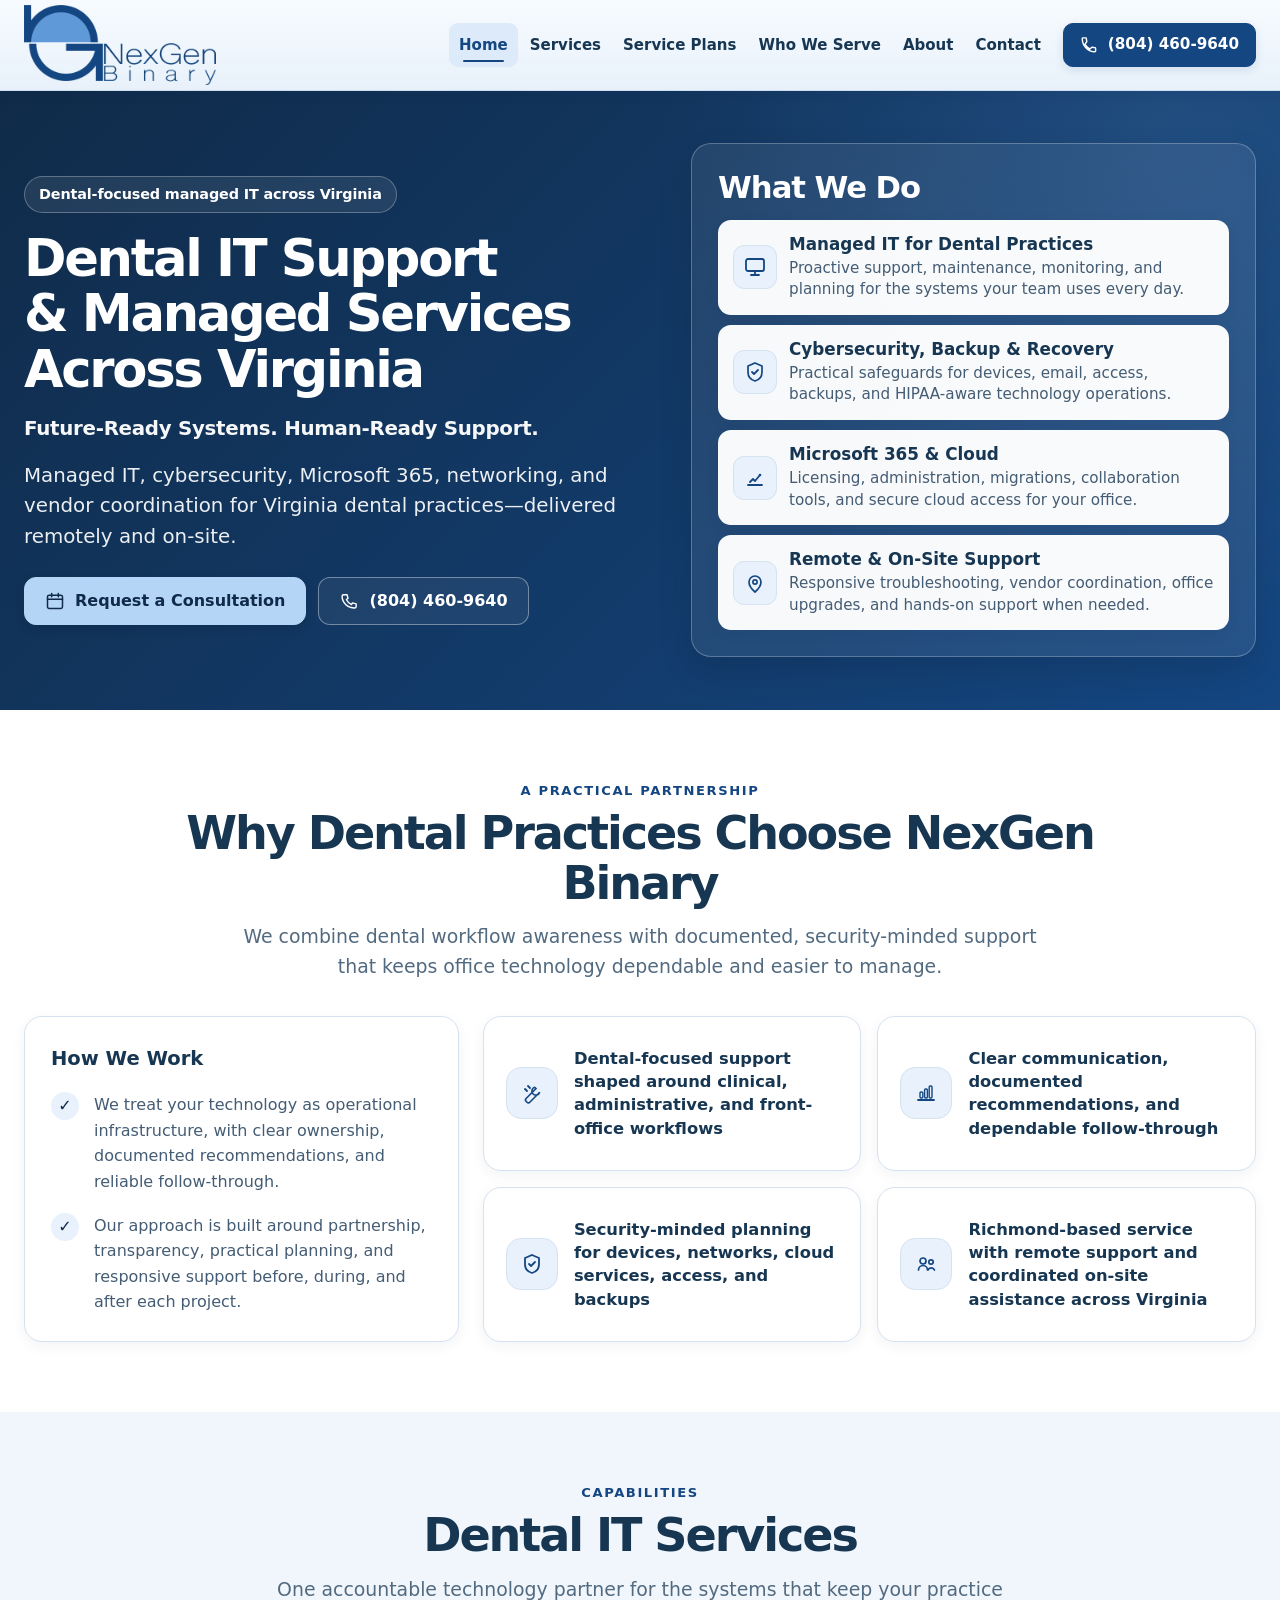
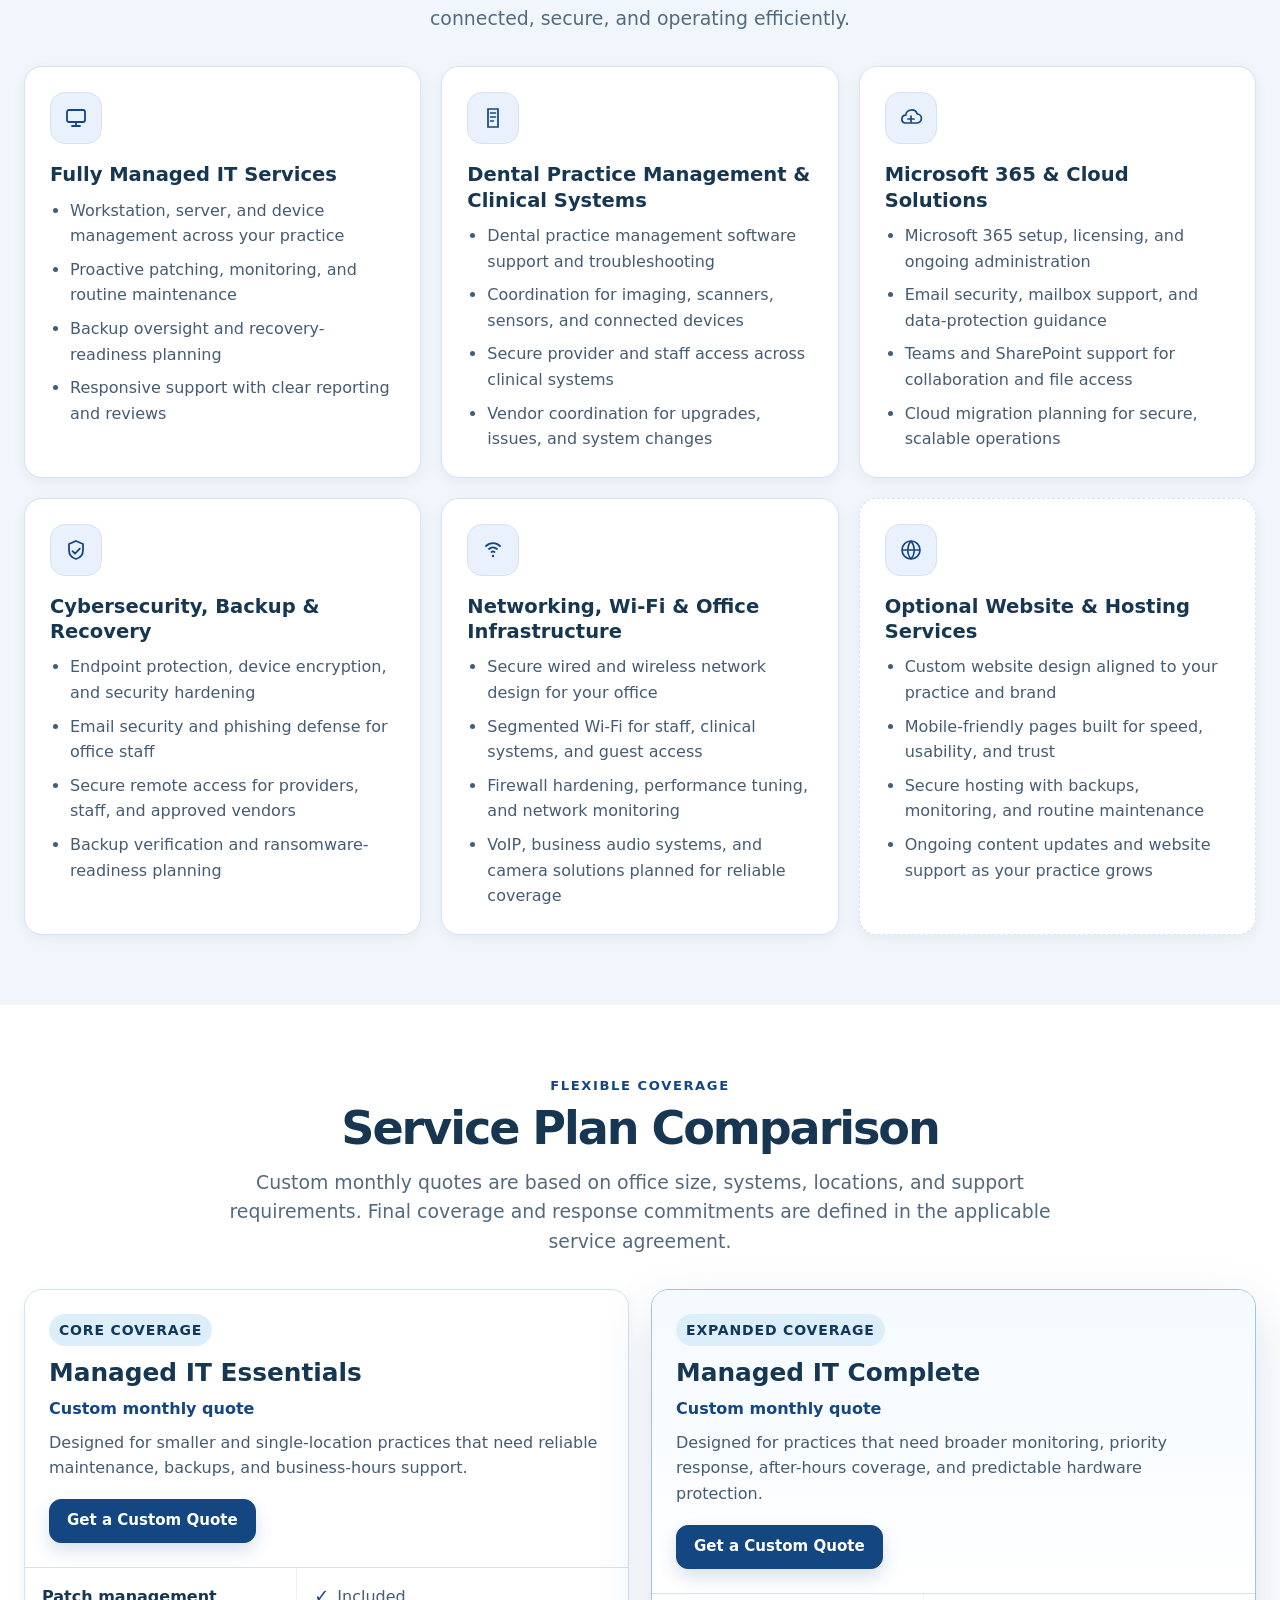
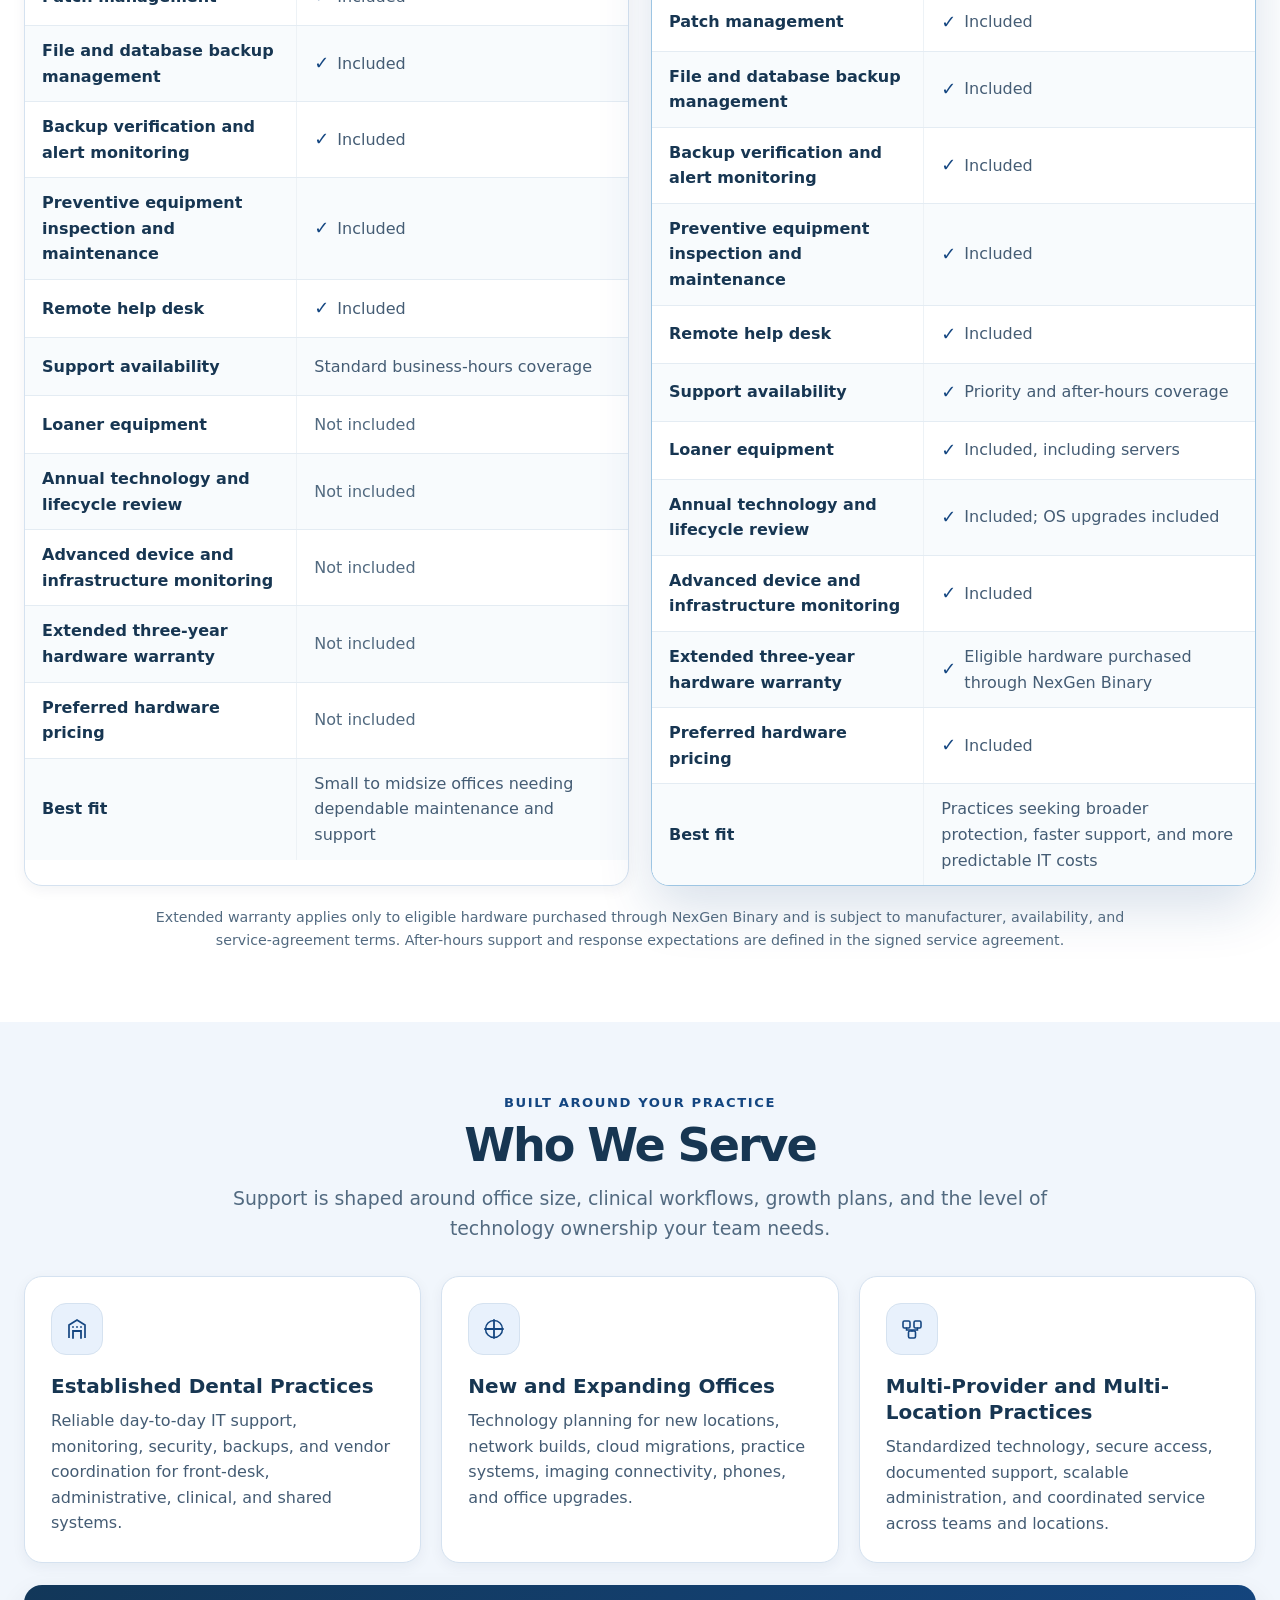
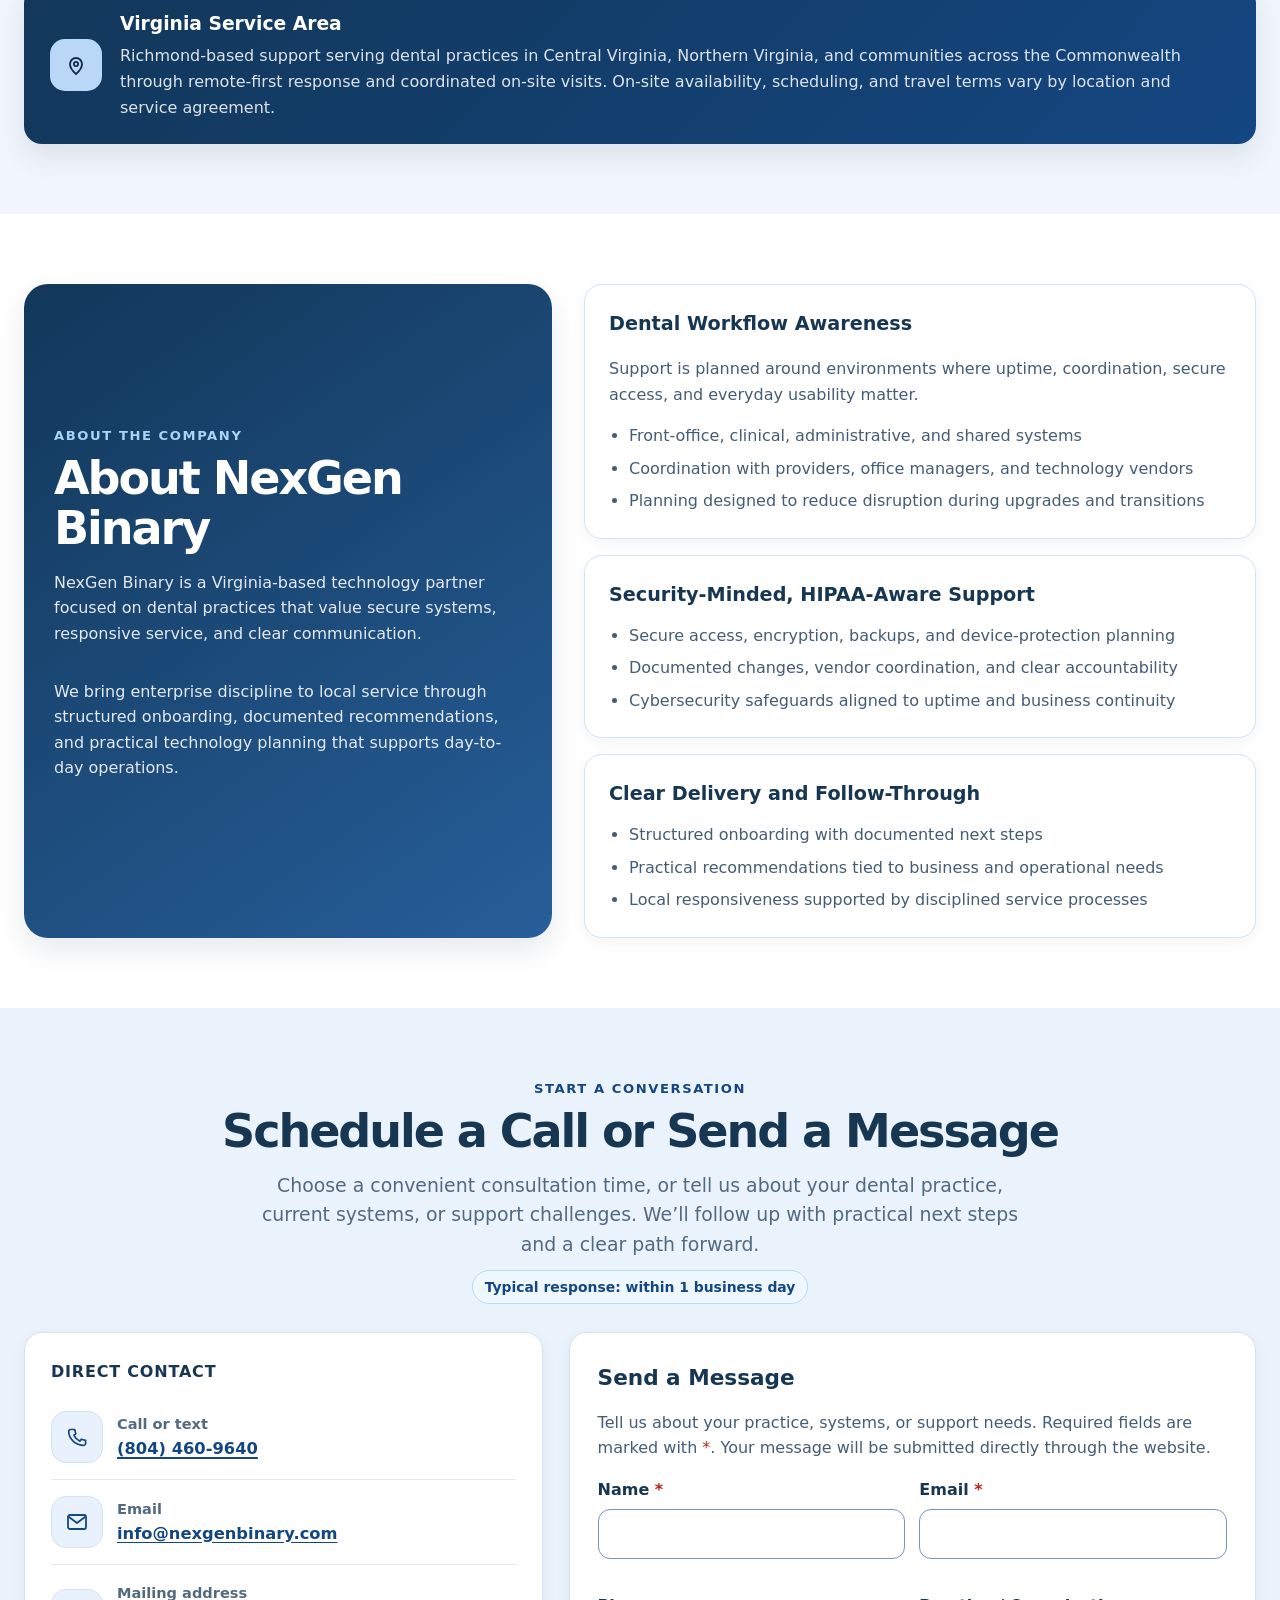
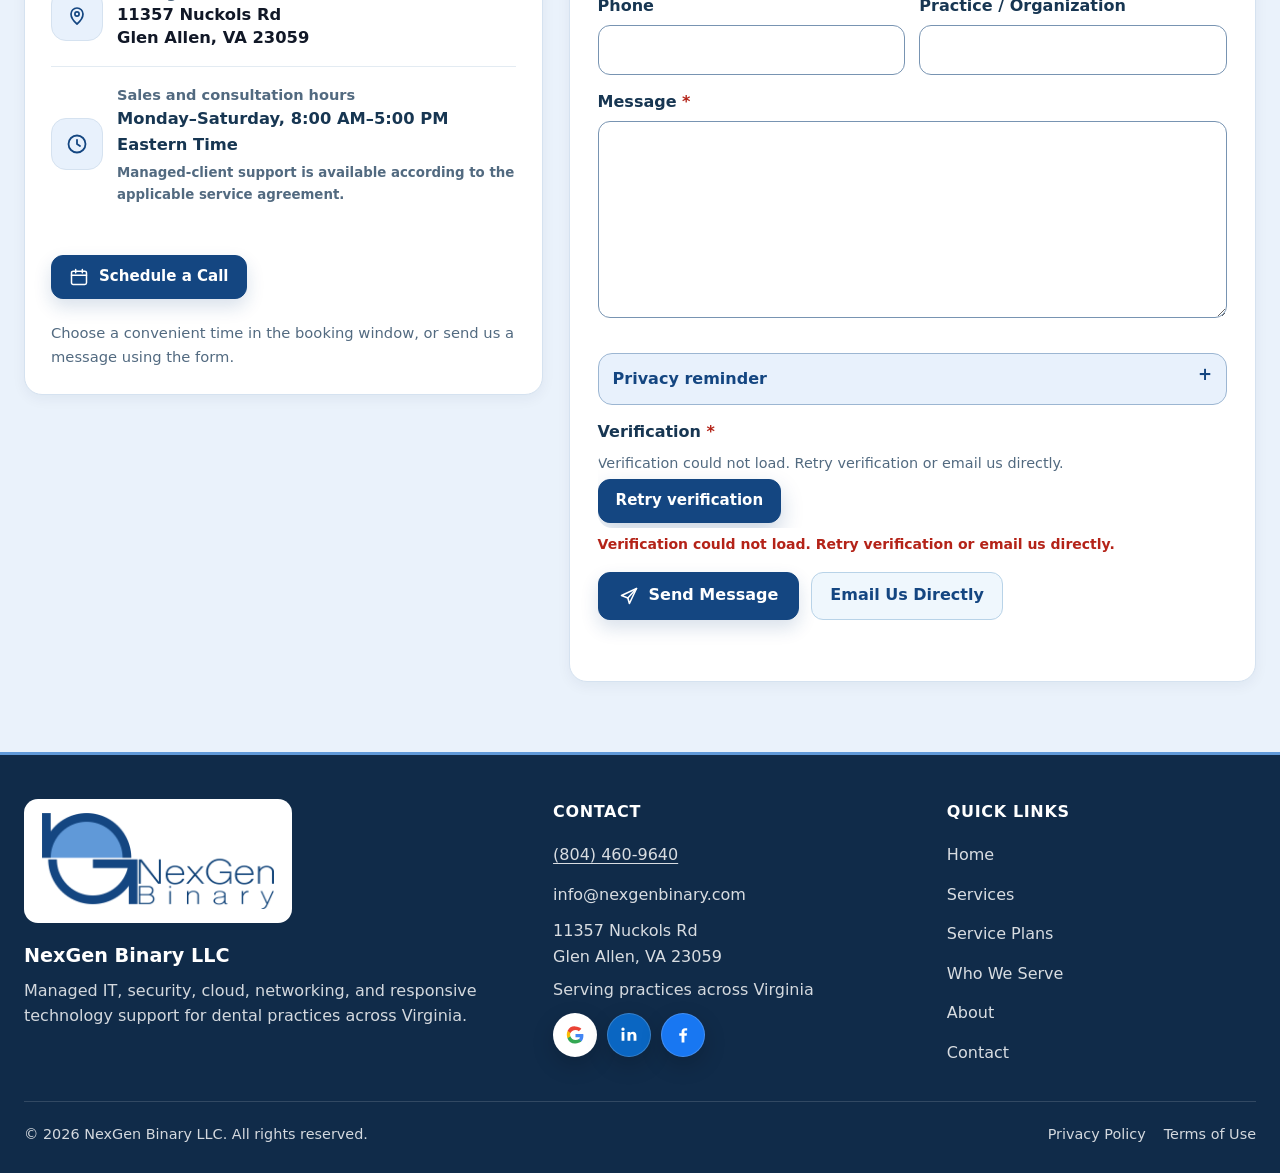
==== commit c7ddf64b: "Add files via upload" ====
--- a/index.html
+++ b/index.html
@@ -6,9 +6,9 @@
 <meta content="light" name="color-scheme"/>
 <meta content="width=device-width, initial-scale=1, viewport-fit=cover" name="viewport"/>
 <title>Dental IT Support &amp; Managed Services in Virginia | NexGen Binary</title>
-<meta content="#144681" name="theme-color"/>
+<meta content="#e8f1fa" name="theme-color"/>
 <meta content="telephone=no, address=no, email=no" name="format-detection"/>
-<meta content="Dental-focused managed IT, cybersecurity, Microsoft 365, cloud, networking, backups, and responsive support for practices across Virginia." name="description"/><meta content="index,follow,max-image-preview:large,max-snippet:-1,max-video-preview:-1" name="robots"/><meta content="production-2026-11-25-v9-blue-brand" name="x-nexgen-build"/><meta content="website" property="og:type"/><meta content="NexGen Binary" property="og:site_name"/><meta content="en_US" property="og:locale"/><meta content="Dental IT Support &amp; Managed Services in Virginia | NexGen Binary" property="og:title"/><meta content="Dental-focused managed IT, cybersecurity, Microsoft 365, cloud, networking, backups, and responsive support for practices across Virginia." property="og:description"/><link href="https://nexgenbinary.com/" rel="canonical"/><meta content="https://nexgenbinary.com/" property="og:url"/><meta content="https://nexgenbinary.com/social-preview.png?v=20261125brand9" property="og:image"/><meta content="https://nexgenbinary.com/social-preview.png?v=20261125brand9" property="og:image:secure_url"/><meta content="image/png" property="og:image:type"/><meta content="1200" property="og:image:width"/><meta content="630" property="og:image:height"/><meta content="NexGen Binary — managed IT for dental practices across Virginia" property="og:image:alt"/><meta content="summary_large_image" name="twitter:card"/><meta content="Dental IT Support &amp; Managed Services in Virginia | NexGen Binary" name="twitter:title"/><meta content="Dental-focused managed IT, cybersecurity, Microsoft 365, cloud, networking, backups, and responsive support for practices across Virginia." name="twitter:description"/><meta content="https://nexgenbinary.com/social-preview.png?v=20261125brand9" name="twitter:image"/><link href="./favicon.ico?v=20261125brand9" rel="shortcut icon"/><link href="./favicon-16x16.png?v=20261125brand9" rel="icon" sizes="16x16" type="image/png"/><link href="./favicon-32x32.png?v=20261125brand9" rel="icon" sizes="32x32" type="image/png"/><link href="./favicon.svg?v=20261125brand9" rel="icon" type="image/svg+xml"/><link href="./apple-touch-icon.png?v=20261125brand9" rel="apple-touch-icon" sizes="180x180"/><link href="./assets/site.css?v=20261125brand9" rel="stylesheet"/><script type="application/ld+json">{
+<meta content="Dental-focused managed IT, cybersecurity, Microsoft 365, cloud, networking, backups, and responsive support for practices across Virginia." name="description"/><meta content="index,follow,max-image-preview:large,max-snippet:-1,max-video-preview:-1" name="robots"/><meta content="production-2026-11-25-v10-layout" name="x-nexgen-build"/><meta content="website" property="og:type"/><meta content="NexGen Binary" property="og:site_name"/><meta content="en_US" property="og:locale"/><meta content="Dental IT Support &amp; Managed Services in Virginia | NexGen Binary" property="og:title"/><meta content="Dental-focused managed IT, cybersecurity, Microsoft 365, cloud, networking, backups, and responsive support for practices across Virginia." property="og:description"/><link href="https://nexgenbinary.com/" rel="canonical"/><meta content="https://nexgenbinary.com/" property="og:url"/><meta content="https://nexgenbinary.com/social-preview.png?v=20261125layout10" property="og:image"/><meta content="https://nexgenbinary.com/social-preview.png?v=20261125layout10" property="og:image:secure_url"/><meta content="image/png" property="og:image:type"/><meta content="1200" property="og:image:width"/><meta content="630" property="og:image:height"/><meta content="NexGen Binary — managed IT for dental practices across Virginia" property="og:image:alt"/><meta content="summary_large_image" name="twitter:card"/><meta content="Dental IT Support &amp; Managed Services in Virginia | NexGen Binary" name="twitter:title"/><meta content="Dental-focused managed IT, cybersecurity, Microsoft 365, cloud, networking, backups, and responsive support for practices across Virginia." name="twitter:description"/><meta content="https://nexgenbinary.com/social-preview.png?v=20261125layout10" name="twitter:image"/><link href="./favicon.ico?v=20261125layout10" rel="shortcut icon"/><link href="./favicon-16x16.png?v=20261125layout10" rel="icon" sizes="16x16" type="image/png"/><link href="./favicon-32x32.png?v=20261125layout10" rel="icon" sizes="32x32" type="image/png"/><link href="./favicon.svg?v=20261125layout10" rel="icon" type="image/svg+xml"/><link href="./apple-touch-icon.png?v=20261125layout10" rel="apple-touch-icon" sizes="180x180"/><link href="./assets/site.css?v=20261125layout10" rel="stylesheet"/><script type="application/ld+json">{
   "@context": "https://schema.org",
   "@graph": [
     {
@@ -30,11 +30,11 @@
       "url": "https://nexgenbinary.com/",
       "logo": {
         "@type": "ImageObject",
-        "url": "https://nexgenbinary.com/nexgenbinary-logo.png?v=20261125brand9",
+        "url": "https://nexgenbinary.com/nexgenbinary-logo.png?v=20261125layout10",
         "width": 960,
         "height": 396
       },
-      "image": "https://nexgenbinary.com/social-preview.png?v=20261125brand9",
+      "image": "https://nexgenbinary.com/social-preview.png?v=20261125layout10",
       "description": "Dental-focused managed IT, cybersecurity, Microsoft 365, cloud, networking, backups, and responsive support for practices across Virginia.",
       "slogan": "Virginia’s Trusted IT Partner",
       "telephone": "+1-804-460-9640",
@@ -153,12 +153,12 @@
     }
   ]
 }</script><meta content="strict-origin-when-cross-origin" name="referrer"/></head>
-<body data-nexgen-build="production-2026-11-25-v9-blue-brand">
+<body data-nexgen-build="production-2026-11-25-v10-layout">
 <a class="skip-link" href="#main-content">Skip to main content</a>
 <header class="site-header" data-site-header="">
 <div class="site-shell header-inner">
 <a aria-label="NexGen Binary home" class="brand" href="#home">
-<img alt="NexGen Binary logo" class="brand-logo" decoding="async" fetchpriority="high" height="396" src="./nexgenbinary-logo.png?v=20261125brand9" width="960"/>
+<img alt="NexGen Binary logo" class="brand-logo" decoding="async" fetchpriority="high" height="396" src="./nexgenbinary-logo.png?v=20261125layout10" width="960"/>
 
 </a>
 <button aria-controls="primary-navigation" aria-expanded="false" aria-label="Open navigation" class="nav-toggle" data-nav-toggle="" type="button">
@@ -187,7 +187,7 @@
 <div class="site-shell hero-inner">
 <div class="hero-copy">
 <p class="eyebrow">Dental-focused managed IT across Virginia</p>
-<h1 class="hero-title"><span>Dental IT Support</span><span>&amp; Managed Services</span><span>Across Virginia</span></h1><p class="hero-tagline">Future-Ready Systems. Human-Ready Support.</p>
+<h1 class="hero-title"><span>Dental IT Support</span> <span>&amp; Managed Services</span> <span>Across Virginia</span></h1><p class="hero-tagline">Future-Ready Systems. Human-Ready Support.</p>
 <p class="hero-subtitle">Managed IT, cybersecurity, Microsoft 365, networking, and vendor coordination for Virginia dental practices—delivered remotely and on-site.</p>
 <div class="hero-actions">
 <a class="button button-primary" data-booking-open="" href="https://outlook.office.com/book/MeetNexGenBinary@nexgenbinary.com/" rel="noopener" target="_blank">
@@ -491,7 +491,7 @@
 <footer class="site-footer">
 <div class="site-shell footer-main">
 <div>
-<div class="footer-brand-panel"><img alt="NexGen Binary logo" decoding="async" height="396" loading="lazy" src="./nexgenbinary-logo.png?v=20261125brand9" width="960"/></div>
+<div class="footer-brand-panel"><img alt="NexGen Binary logo" decoding="async" height="396" loading="lazy" src="./nexgenbinary-logo.png?v=20261125layout10" width="960"/></div>
 <h2 class="footer-title">NexGen Binary LLC</h2>
 <div class="footer-copy-row"><p class="footer-copy">Managed IT, security, cloud, networking, and responsive technology support for dental practices across Virginia.</p></div>
 </div>
@@ -561,5 +561,5 @@
 <path d="M6 14.5 12 8l6 6.5" fill="none" stroke="currentColor" stroke-linecap="round" stroke-linejoin="round" stroke-width="2.2"></path>
 </svg>
 </button>
-<script defer="" src="./assets/site.js?v=20261125brand9"></script></body>
+<script defer="" src="./assets/site.js?v=20261125layout10"></script></body>
 </html>
--- a/assets/site.css
+++ b/assets/site.css
@@ -1,5 +1,5 @@
 
-/* NexGen Binary — blue identity, November 2026. Main logo pixels are unchanged. */
+/* NexGen Binary — v10 layout refinement, November 2026. Original logo pixels are unchanged. */
 :root {
   color-scheme: light;
   --brand-blue: #144681;
@@ -14,8 +14,10 @@
   --text-strong: #173652;
   --text: #445c74;
   --text-muted: #526a80;
-  --header-top: #ffffff;
-  --header-bottom: #f6f9fd;
+  --header-top: #f7fbff;
+  --header-bottom: #e8f1fa;
+  --header-active: #dceafa;
+  --hero-action: #b4d5f6;
   --body: #f7f9fc;
   --surface: #ffffff;
   --surface-soft: #f1f6fc;
@@ -24,13 +26,13 @@
   --border-strong: #9cb6d2;
   --success: #18794e;
   --danger: #b42318;
-  --shadow-sm: 0 6px 20px rgba(16, 43, 73, 0.06);
-  --shadow-md: 0 16px 36px rgba(16, 43, 73, 0.10);
+  --shadow-sm: 0 4px 14px rgba(16, 43, 73, 0.055);
+  --shadow-md: 0 12px 28px rgba(16, 43, 73, 0.10);
   --radius-sm: 12px;
   --radius-md: 18px;
   --radius-lg: 24px;
-  --header-min-height: 112px;
-  --header-height: 112px;
+  --header-min-height: 90px;
+  --header-height: 91px;
   --max-width: 1240px;
 }
 
@@ -83,14 +85,15 @@
 .eyebrow {
   display: inline-flex;
   align-items: center;
-  min-height: 42px;
-  margin: 0 0 24px;
-  padding: 8px 18px;
+  min-height: 36px;
+  margin: 0 0 18px;
+  padding: 6px 14px;
   border: 1px solid rgba(255, 255, 255, 0.28);
   border-radius: 999px;
   color: #fff;
   background: rgba(255, 255, 255, 0.08);
-  font-weight: 800;
+  font-size: 0.9rem;
+  font-weight: 700;
   letter-spacing: -0.01em;
 }
 
@@ -101,16 +104,16 @@
   top: 0;
   min-height: var(--header-min-height);
   background: linear-gradient(180deg, var(--header-top), var(--header-bottom));
-  border-bottom: 1px solid rgba(20, 70, 129, 0.18);
-  box-shadow: 0 7px 20px rgba(11, 47, 83, 0.08);
+  border-bottom: 1px solid #ccdef0;
+  box-shadow: 0 3px 12px rgba(11, 47, 83, 0.06);
 }
 .header-inner {
   min-height: var(--header-min-height);
   display: flex;
   align-items: center;
   justify-content: space-between;
-  gap: 28px;
-  padding-block: 10px;
+  gap: 20px;
+  padding-block: 5px;
 }
 .brand {
   display: inline-flex;
@@ -122,7 +125,7 @@
   text-decoration: none;
 }
 .brand-logo {
-  width: 216px;
+  width: 192px;
   height: auto;
   aspect-ratio: 80 / 33;
   object-fit: contain;
@@ -154,7 +157,7 @@
   display: flex;
   align-items: center;
   justify-content: flex-end;
-  gap: 14px;
+  gap: 12px;
   min-width: 0;
 }
 .nav-list {
@@ -170,12 +173,12 @@
   display: inline-flex;
   align-items: center;
   min-height: 44px;
-  padding: 8px 11px;
-  border-radius: 12px;
+  padding: 8px 10px;
+  border-radius: 9px;
   color: var(--text-strong);
   text-decoration: none;
-  font-size: 0.95rem;
-  font-weight: 800;
+  font-size: 0.9375rem;
+  font-weight: 700;
   white-space: nowrap;
 }
 .nav-link::after {
@@ -188,7 +191,8 @@
   border-radius: 2px;
   background: transparent;
 }
-.nav-link:hover, .nav-link.is-active { color: var(--brand-blue); background: var(--accent-soft); }
+.nav-link:hover { color: var(--brand-blue); background: rgba(255, 255, 255, 0.85); }
+.nav-link.is-active { color: var(--brand-blue); background: var(--header-active); }
 .nav-link.is-active::after { background: var(--brand-blue); }
 .header-actions { display: flex; align-items: center; gap: 10px; }
 
@@ -240,29 +244,30 @@
 }
 .button-outline:hover { color: var(--navy-900); background: var(--surface-soft); border-color: var(--brand-blue); }
 .button-small { min-height: 44px; padding: 10px 17px; font-size: 0.94rem; }
-.header-call { min-height: 50px; padding-inline: 18px; white-space: nowrap; }
+.header-call { min-height: 44px; padding: 10px 16px; border-radius: 10px; font-size: 0.95rem; white-space: nowrap; box-shadow: 0 3px 10px rgba(20, 70, 129, 0.13); }
+.header-call svg { width: 18px; height: 18px; }
 
 /* Hero */
 .hero {
   color: #fff;
   background:
-    radial-gradient(circle at 92% 10%, rgba(96, 153, 216, 0.24), transparent 36%),
+    radial-gradient(circle at 92% 10%, rgba(96, 153, 216, 0.18), transparent 40%),
     linear-gradient(135deg, var(--navy-950) 0%, var(--navy-800) 100%);
 }
 .hero-inner {
   display: grid;
-  grid-template-columns: minmax(0, 1.07fr) minmax(420px, 0.93fr);
-  align-items: center;
-  gap: clamp(38px, 6vw, 82px);
-  min-height: 520px;
-  padding-block: 66px;
+  grid-template-columns: minmax(0, 1.04fr) minmax(0, 0.96fr);
+  align-items: center;
+  gap: clamp(30px, 4.3vw, 60px);
+  min-height: 0;
+  padding-block: clamp(40px, 4.1vw, 56px);
 }
 .hero-title {
   max-width: 760px;
   margin: 0;
   color: #fff;
-  font-size: clamp(2.4rem, 4.7vw, 4.05rem);
-  font-weight: 800;
+  font-size: clamp(2.35rem, 4vw, 3.7rem);
+  font-weight: 780;
   line-height: 1.08;
   letter-spacing: -0.045em;
 }
@@ -270,7 +275,7 @@
 
 .hero-tagline {
   max-width: 700px;
-  margin: 20px 0 0;
+  margin: 16px 0 0;
   color: rgba(255, 255, 255, 0.96);
   font-size: clamp(1.05rem, 1.55vw, 1.28rem);
   font-weight: 850;
@@ -279,35 +284,36 @@
 
 .hero-subtitle {
   max-width: 660px;
-  margin: 26px 0 0;
-  color: rgba(255, 255, 255, 0.9);
+  margin: 16px 0 0;
+  color: rgba(255, 255, 255, 0.92);
   font-size: clamp(1.08rem, 1.55vw, 1.28rem);
   line-height: 1.55;
 }
-.hero-actions { display: flex; flex-wrap: wrap; gap: 14px; margin-top: 30px; }
+.hero-actions { display: flex; flex-wrap: wrap; gap: 12px; margin-top: 24px; }
 .hero-panel {
-  padding: clamp(22px, 3vw, 34px);
-  border: 1px solid rgba(255, 255, 255, 0.24);
-  border-radius: var(--radius-lg);
-  background: linear-gradient(160deg, rgba(96, 153, 216, 0.24), rgba(20, 70, 129, 0.26));
-  box-shadow: 0 24px 60px rgba(0, 0, 0, 0.2);
-}
-.hero-panel h2 { margin: 0 0 20px; color: #fff; font-size: clamp(2rem, 3vw, 2.55rem); line-height: 1.05; letter-spacing: -0.04em; }
-.hero-service-list { display: grid; gap: 14px; }
+  padding: clamp(18px, 2.2vw, 26px);
+  border: 1px solid rgba(255, 255, 255, 0.25);
+  border-radius: 20px;
+  background: rgba(255, 255, 255, 0.075);
+  box-shadow: 0 14px 34px rgba(0, 0, 0, 0.12);
+}
+.hero-panel h2 { margin: 0 0 14px; color: #fff; font-size: clamp(1.55rem, 2.4vw, 2rem); line-height: 1.15; letter-spacing: -0.035em; }
+.hero-service-list { display: grid; gap: 10px; }
 .hero-service {
   display: grid;
-  grid-template-columns: 52px minmax(0, 1fr);
-  align-items: center;
-  gap: 18px;
-  min-height: 112px;
-  padding: 18px;
-  border-radius: 18px;
+  grid-template-columns: 44px minmax(0, 1fr);
+  align-items: center;
+  gap: 12px;
+  min-height: 0;
+  padding: 13px 14px;
+  border-radius: 13px;
   color: var(--text);
   background: rgba(255, 255, 255, 0.97);
   box-shadow: var(--shadow-sm);
 }
 .hero-service h3 { margin: 0 0 3px; color: var(--text-strong); font-size: 1.05rem; line-height: 1.25; }
-.hero-service p { margin: 0; line-height: 1.38; }
+.hero-service p { margin: 0; font-size: 0.95rem; line-height: 1.42; }
+.hero-service .icon-tile { width: 44px; height: 44px; border-radius: 11px; }
 
 /* What We Do cards: match the refined hover treatment used across the site. */
 @media (hover: hover) and (pointer: fine) {
@@ -321,7 +327,7 @@
   }
 
   .hero-service:hover {
-    transform: translateY(-4px);
+    transform: translateY(-2px);
     border-color: #bcd4e7;
     background: #ffffff;
     box-shadow: 0 16px 34px rgba(6, 39, 72, 0.24);
@@ -348,18 +354,18 @@
 .icon-tile svg { width: 24px; height: 24px; }
 
 /* General sections */
-.section { padding-block: 82px; }
+.section { padding-block: 70px; }
 .section-white { background: #fff; }
 .section-soft { background: var(--surface-soft); }
 .section-blue { background: var(--surface-blue); }
-.section-heading { max-width: 830px; margin: 0 auto 38px; text-align: center; }
+.section-heading { max-width: 830px; margin: 0 auto 32px; text-align: center; }
 .section-heading.align-left { max-width: none; margin-inline: 0; text-align: left; }
 .section-kicker { margin: 0 0 8px; color: var(--brand-blue); font-size: 0.82rem; font-weight: 900; letter-spacing: 0.12em; text-transform: uppercase; }
 .section-title {
   margin: 0;
   color: var(--text-strong);
-  font-size: clamp(2.1rem, 4vw, 3.35rem);
-  font-weight: 900;
+  font-size: clamp(2rem, 3.6vw, 3rem);
+  font-weight: 800;
   line-height: 1.08;
   letter-spacing: -0.045em;
 }
@@ -387,7 +393,7 @@
   margin: 0 auto 34px;
   text-align: center;
 }
-.why-copy .section-title { font-size: clamp(2.15rem, 4vw, 3.35rem); }
+.why-copy .section-title { font-size: clamp(2rem, 3.6vw, 3rem); }
 .why-copy .section-intro { max-width: 820px; }
 .why-content {
   display: grid;
@@ -467,7 +473,7 @@
 .plans-grid { display: grid; grid-template-columns: repeat(2, minmax(0, 1fr)); gap: 22px; align-items: stretch; }
 .plan-card { display: flex; flex-direction: column; overflow: hidden; }
 .plan-card.is-featured { border-color: #9dc5e3; box-shadow: 0 22px 54px rgba(20, 70, 129, 0.16); }
-.plan-head { min-height: 240px; padding: 26px; border-bottom: 1px solid var(--border); }
+.plan-head { min-height: 218px; padding: 24px; border-bottom: 1px solid var(--border); }
 .plan-card.is-featured .plan-head { background: linear-gradient(180deg, #f4faff, #fff); }
 .plan-badge { display: inline-flex; margin-bottom: 12px; padding: 5px 10px; color: var(--navy-900); border-radius: 999px; background: #dceefa; font-size: 0.875rem; font-weight: 900; letter-spacing: 0.06em; text-transform: uppercase; }
 .plan-head h3 { margin: 0; color: var(--text-strong); font-size: 1.55rem; line-height: 1.2; }
@@ -512,7 +518,7 @@
 
 /* About */
 .about-layout { display: grid; grid-template-columns: minmax(0, 0.88fr) minmax(0, 1.12fr); gap: 32px; align-items: stretch; }
-.about-lead { padding: 30px; color: #fff; border-radius: var(--radius-lg); background: linear-gradient(145deg, var(--navy-900), var(--navy-700)); box-shadow: var(--shadow-md); }
+.about-lead { display: flex; flex-direction: column; justify-content: center; padding: 30px; color: #fff; border-radius: var(--radius-lg); background: linear-gradient(145deg, var(--navy-900), var(--navy-700)); box-shadow: var(--shadow-md); }
 .about-lead .section-kicker { color: #a8d5f4; }
 .about-lead .section-title { color: #fff; }
 .about-lead p { color: rgba(255, 255, 255, 0.88); }
@@ -609,7 +615,7 @@
 
 /* Footer */
 .site-footer { color: rgba(255, 255, 255, 0.82); background: var(--navy-950); border-top: 3px solid var(--brand-light); }
-.footer-main { display: grid; grid-template-columns: 1.25fr 0.9fr 0.8fr; gap: 46px; padding-block: 52px 38px; }
+.footer-main { display: grid; grid-template-columns: 1.25fr 0.9fr 0.8fr; gap: 46px; padding-block: 44px 32px; }
 .footer-brand-panel { display: inline-flex; align-items: center; width: fit-content; max-width: 100%; padding: 14px 18px; border-radius: 14px; background: #fff; }
 .footer-brand-panel img { width: 232px; height: auto; aspect-ratio: 80 / 33; object-fit: contain; }
 .footer-title { margin: 18px 0 6px; color: #fff; font-size: 1.2rem; font-weight: 900; }
@@ -706,9 +712,9 @@
 .error-card h1 { margin: 8px 0 12px; color: var(--text-strong); font-size: clamp(2.3rem, 5vw, 4rem); line-height: 1.05; }
 .error-actions { display: flex; flex-wrap: wrap; justify-content: center; gap: 12px; margin-top: 24px; }
 
-@media (max-width: 1180px) {
-  :root { --header-min-height: 104px; --header-height: 104px; }
-  .brand-logo { width: 204px; height: auto; }
+@media (max-width: 1080px) {
+  :root { --header-min-height: 80px; --header-height: 81px; }
+  .site-header .brand-logo { width: 168px; height: auto; }
   .js .nav-toggle { display: block; margin-left: auto; flex: 0 0 44px; }
   .js .primary-nav {
     display: none;
@@ -739,9 +745,19 @@
   .nav-link::after { display: none; }
   .header-actions { display: grid; grid-template-columns: 1fr; flex-shrink: 0; }
   .header-call { width: 100%; }
-  .hero-inner { grid-template-columns: 1fr; min-height: 0; }
+}
+
+@media (max-width: 1000px) {
+  .hero-inner { grid-template-columns: 1fr; min-height: 0; gap: 28px; }
   .hero-copy { max-width: 830px; }
-  .hero-panel { max-width: 900px; }
+  .hero-panel { max-width: none; }
+  .hero-title span { display: inline; }
+  .hero-title { max-width: 740px; }
+  .hero-service-list { grid-template-columns: repeat(2, minmax(0, 1fr)); }
+  .hero-service { align-items: start; }
+}
+
+@media (max-width: 1180px) {
   .services-grid { grid-template-columns: repeat(2, minmax(0, 1fr)); }
   .plans-grid { grid-template-columns: 1fr; }
   .plan-head { min-height: 0; }
@@ -750,22 +766,24 @@
 }
 
 @media (max-width: 900px) {
-  .section { padding-block: 68px; }
+  .section { padding-block: 60px; }
   .why-content, .about-layout, .contact-layout, .booking-grid { grid-template-columns: 1fr; }
   .footer-main { grid-template-columns: 1fr 1fr; }
   .footer-main > :first-child { grid-column: 1 / -1; }
 }
 
 @media (max-width: 700px) {
-  :root { --header-min-height: 96px; --header-height: 96px; }
+  :root { --header-min-height: 72px; --header-height: 73px; }
   .site-shell { width: min(var(--max-width), calc(100% - 28px)); }
   .header-inner { gap: 10px; }
   .brand { gap: 9px; }
-  .brand-logo { width: 184px; height: auto; }
-  .primary-nav { right: 14px; left: 14px; }
+  .site-header .brand-logo { width: 156px; height: auto; }
+  .js .primary-nav { right: 14px; left: 14px; }
   .header-actions { grid-template-columns: 1fr; }
-  .hero-inner { padding-block: 50px; }
-  .hero-title { font-size: clamp(2rem, 8.9vw, 3.3rem); line-height: 1.1; }
+  .hero-inner { padding-block: 36px; }
+  .hero-title { font-size: clamp(2rem, 7.8vw, 3rem); line-height: 1.12; }
+  .hero-service-list { grid-template-columns: 1fr; }
+  .hero-service { align-items: center; }
   .hero-service { grid-template-columns: 44px minmax(0, 1fr); min-height: 0; padding: 15px; gap: 13px; }
   .icon-tile { width: 44px; height: 44px; border-radius: 13px; }
   .hero-actions, .hero-actions .button { width: 100%; }
@@ -794,11 +812,11 @@
 
 @media (max-width: 420px) {
   .site-shell { width: calc(100% - 28px); }
-  .brand-logo { width: 180px; }
+  .site-header .brand-logo { width: 150px; }
   .nav-toggle { width: 44px; height: 44px; padding: 10px; }
-  .section { padding-block: 56px; }
+  .section { padding-block: 48px; }
   .hero-panel { padding: 18px; border-radius: 20px; }
-  .hero-title { font-size: clamp(2rem, 8.9vw, 2.35rem); }
+  .hero-title { font-size: clamp(2rem, 8vw, 2.2rem); }
   .error-card { padding: 26px 20px; }
   .eyebrow { padding-inline: 14px; font-size: 0.88rem; }
   .card, .how-card, .service-card, .audience-card, .about-card, .contact-card, .form-card { border-radius: 15px; }
@@ -1142,18 +1160,19 @@
   display: grid;
   grid-template-columns: minmax(320px, 0.86fr) minmax(0, 1.14fr);
   gap: 26px;
-  align-items: stretch;
+  align-items: start;
 }
 #contact .contact-layout-balanced > .card {
-  height: 100%;
+  height: auto;
+  min-height: 0;
 }
 #contact .contact-layout-balanced .contact-card {
   display: flex;
   flex-direction: column;
 }
 #contact .contact-layout-balanced .contact-card-cta {
-  margin-top: auto;
-  padding-top: 18px;
+  margin-top: 12px;
+  padding-top: 4px;
 }
 #contact .contact-layout-balanced .contact-card-cta .button {
   margin-bottom: 12px;
@@ -1421,11 +1440,11 @@
 /* Blue-brand accessibility and responsive refinements. */
 .hero .button-primary {
   color: var(--navy-950);
-  background: var(--brand-light);
-  border-color: var(--brand-light);
-  box-shadow: 0 8px 22px rgba(0, 0, 0, 0.12);
-}
-.hero .button-primary:hover { color: var(--navy-950); background: #82b2e5; border-color: #82b2e5; }
+  background: var(--hero-action);
+  border-color: var(--hero-action);
+  box-shadow: 0 4px 12px rgba(0, 0, 0, 0.12);
+}
+.hero .button-primary:hover { color: var(--navy-950); background: #d4e8fb; border-color: #d4e8fb; }
 .hero :focus-visible, .site-footer :focus-visible, .about-lead :focus-visible,
 .hero a[data-call-phone]:focus-visible, .site-footer a[data-call-phone]:focus-visible,
 .service-area :focus-visible, .page-hero :focus-visible { outline: 3px solid var(--accent-on-dark); outline-offset: 4px; }
@@ -1480,7 +1499,7 @@
   .booking-page-actions .button { width: 100%; }
 }
 @media (max-width: 420px) {
-  .hero-inner { padding-block: 38px; gap: 30px; }
+  .hero-inner { padding-block: 32px; gap: 24px; }
   .hero-panel { padding: 14px; }
   .hero-service { gap: 10px; padding: 14px; }
   .hero-service h3 { font-size: 1rem; }
@@ -1491,8 +1510,8 @@
   .error-page { padding-inline: 14px; }
 }
 @media (max-height: 500px) and (orientation: landscape) {
-  :root { --header-min-height: 76px; --header-height: 76px; }
-  .brand-logo { width: 146px; }
+  :root { --header-min-height: 64px; --header-height: 65px; }
+  .site-header .brand-logo { width: 132px; }
   .nb-booking-header { min-height: 54px; padding-block: 8px; }
   .nb-booking-subtitle { display: none; }
 }
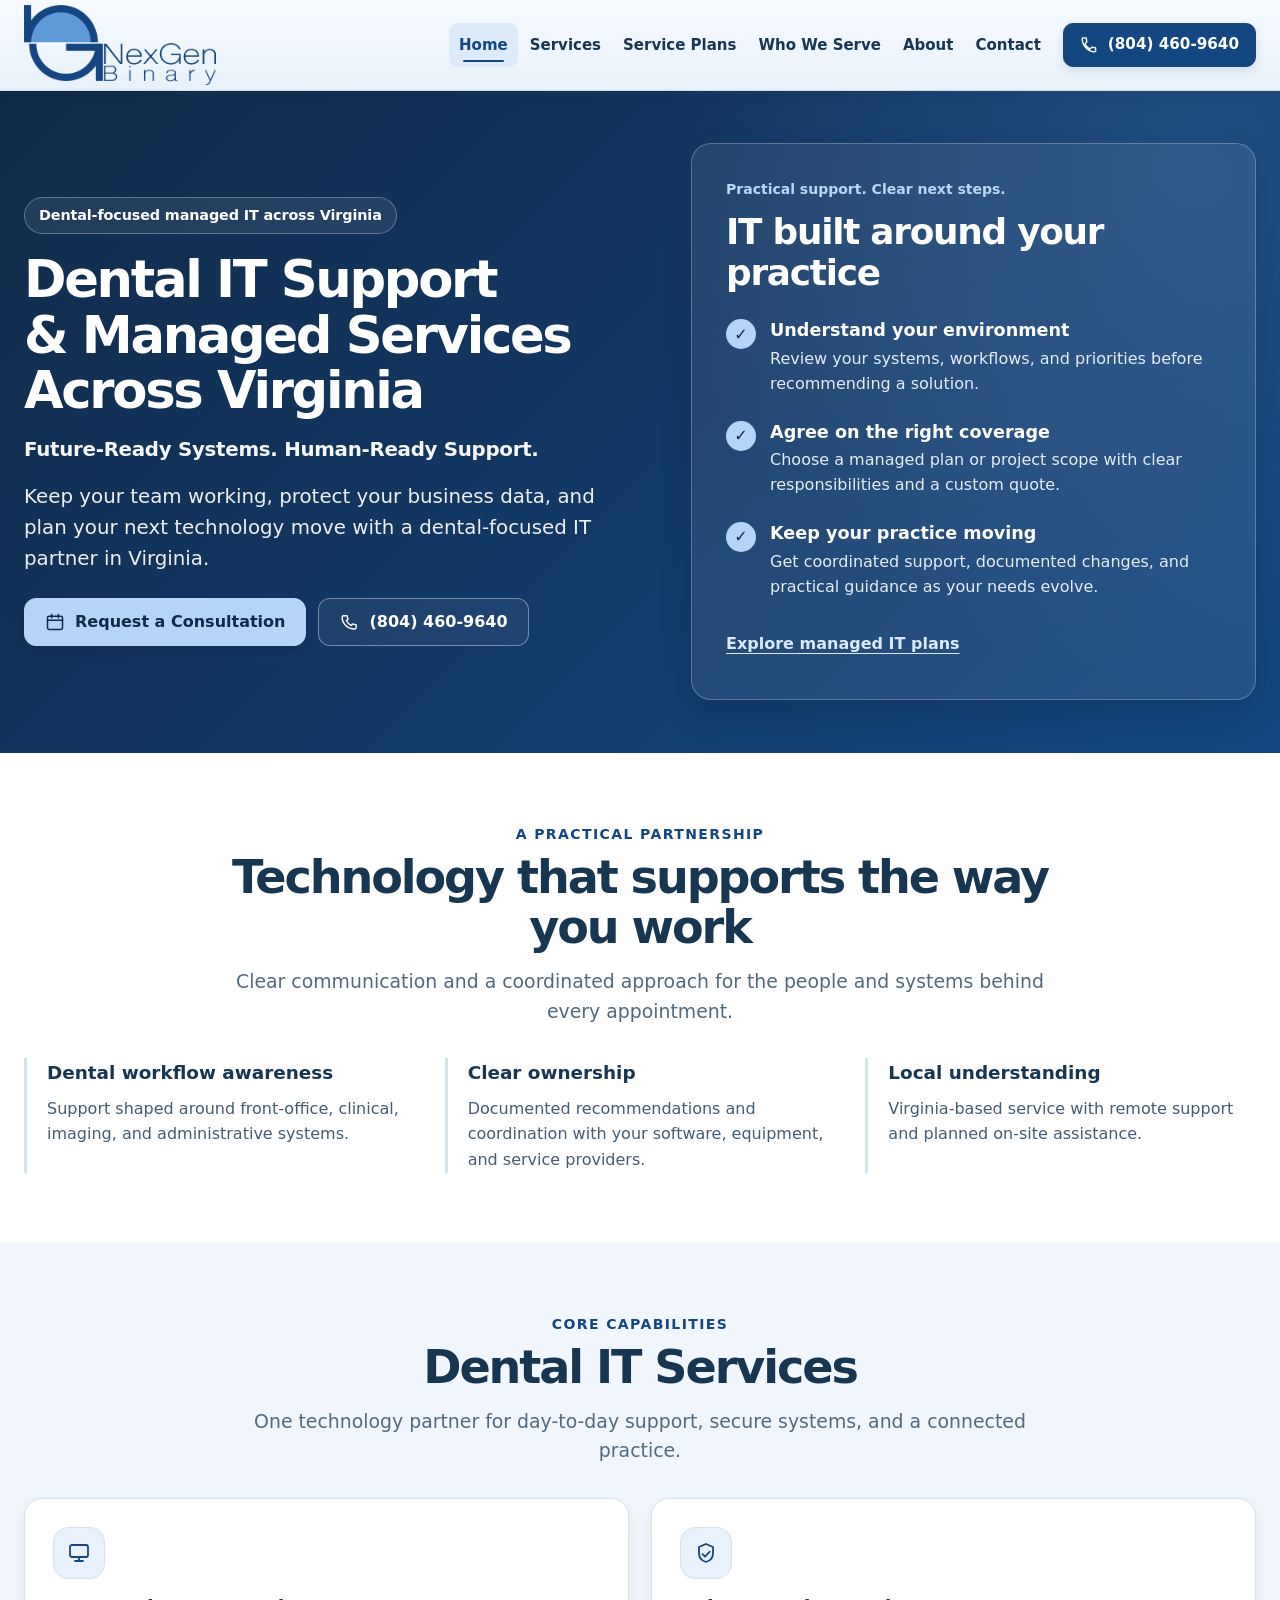
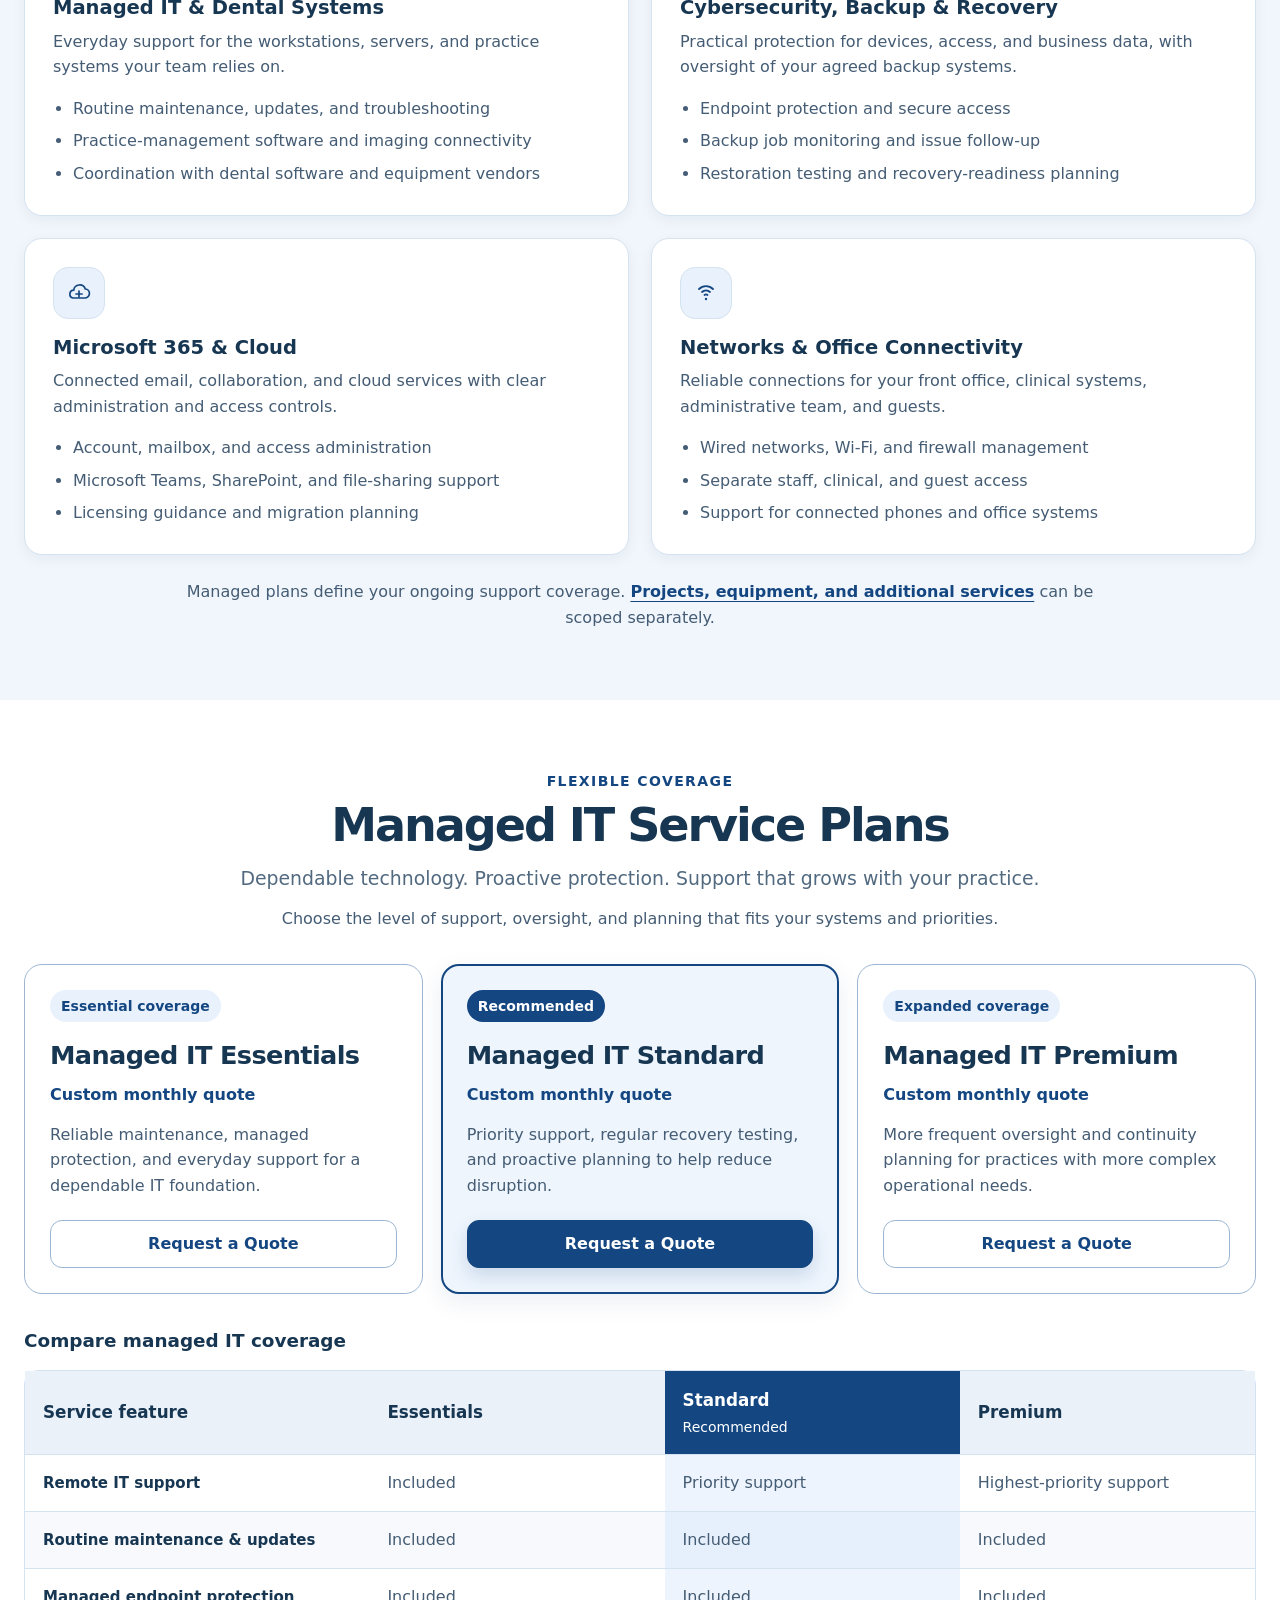
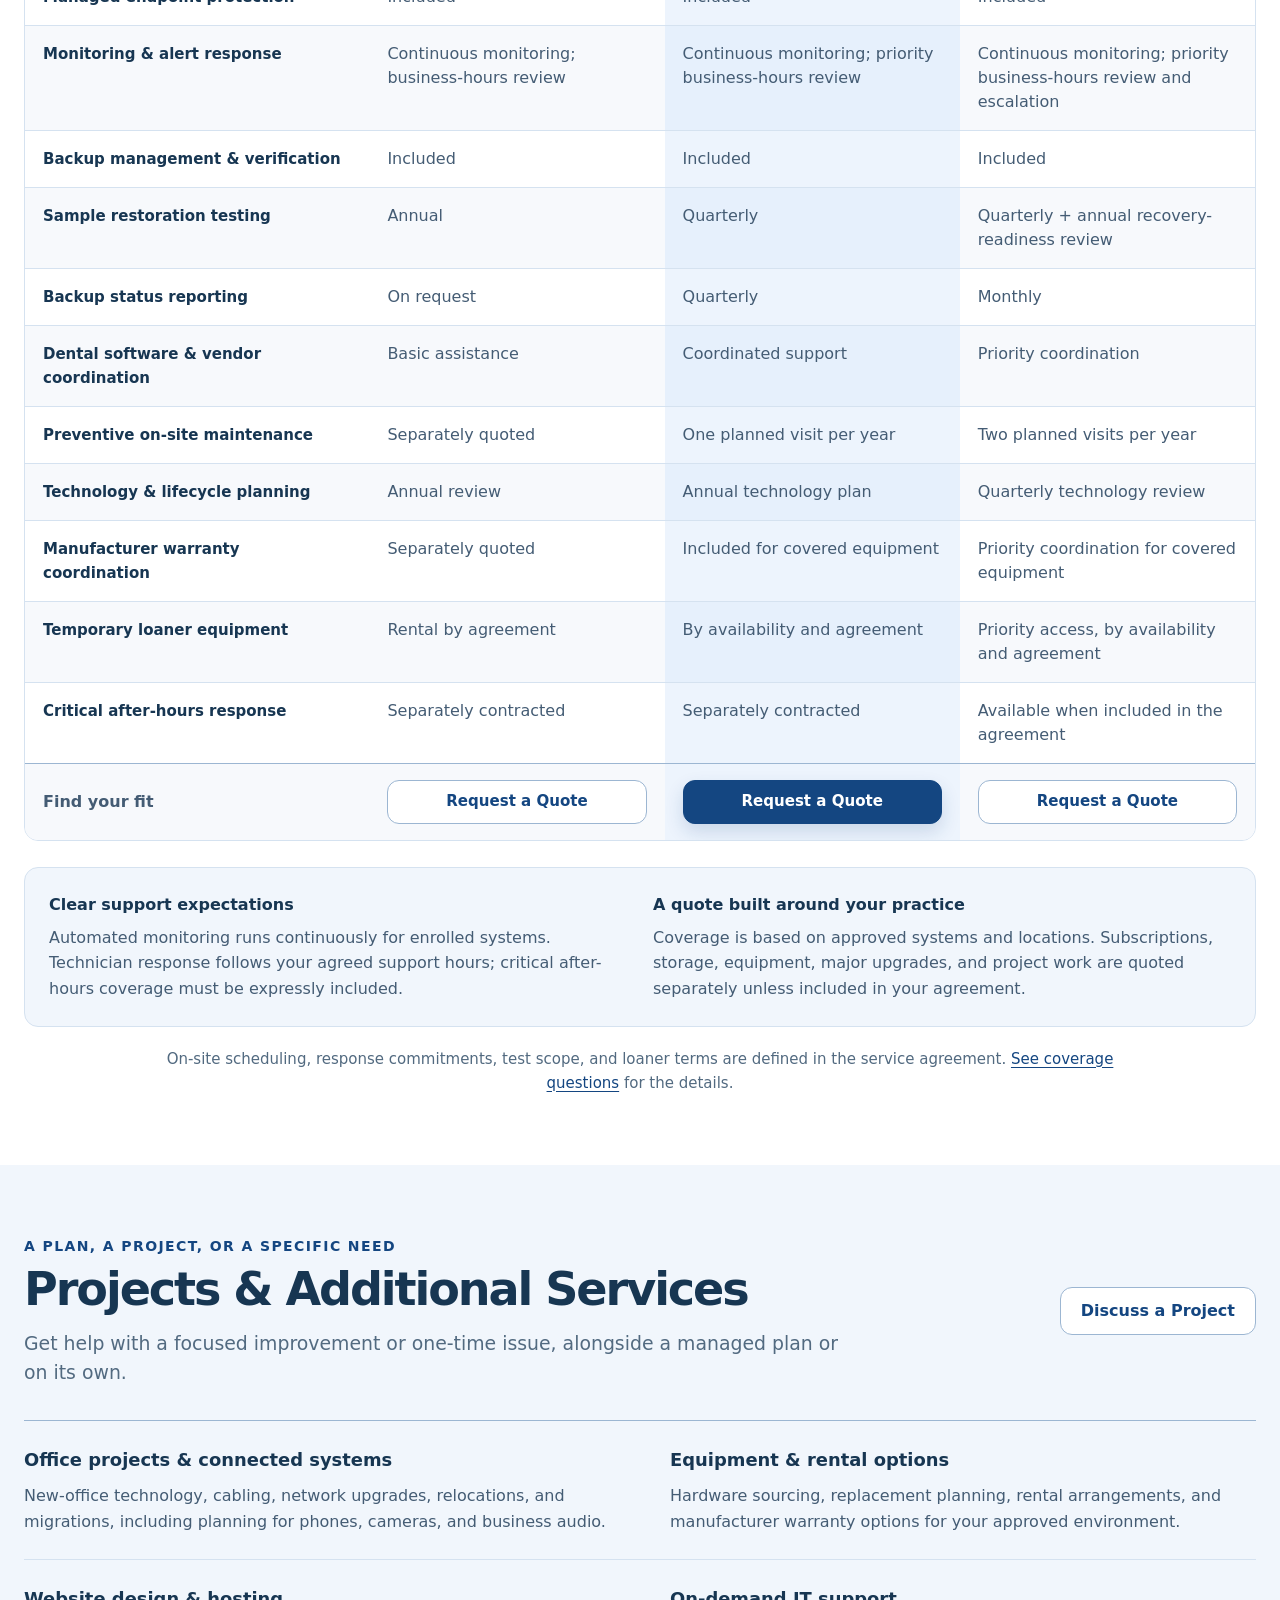
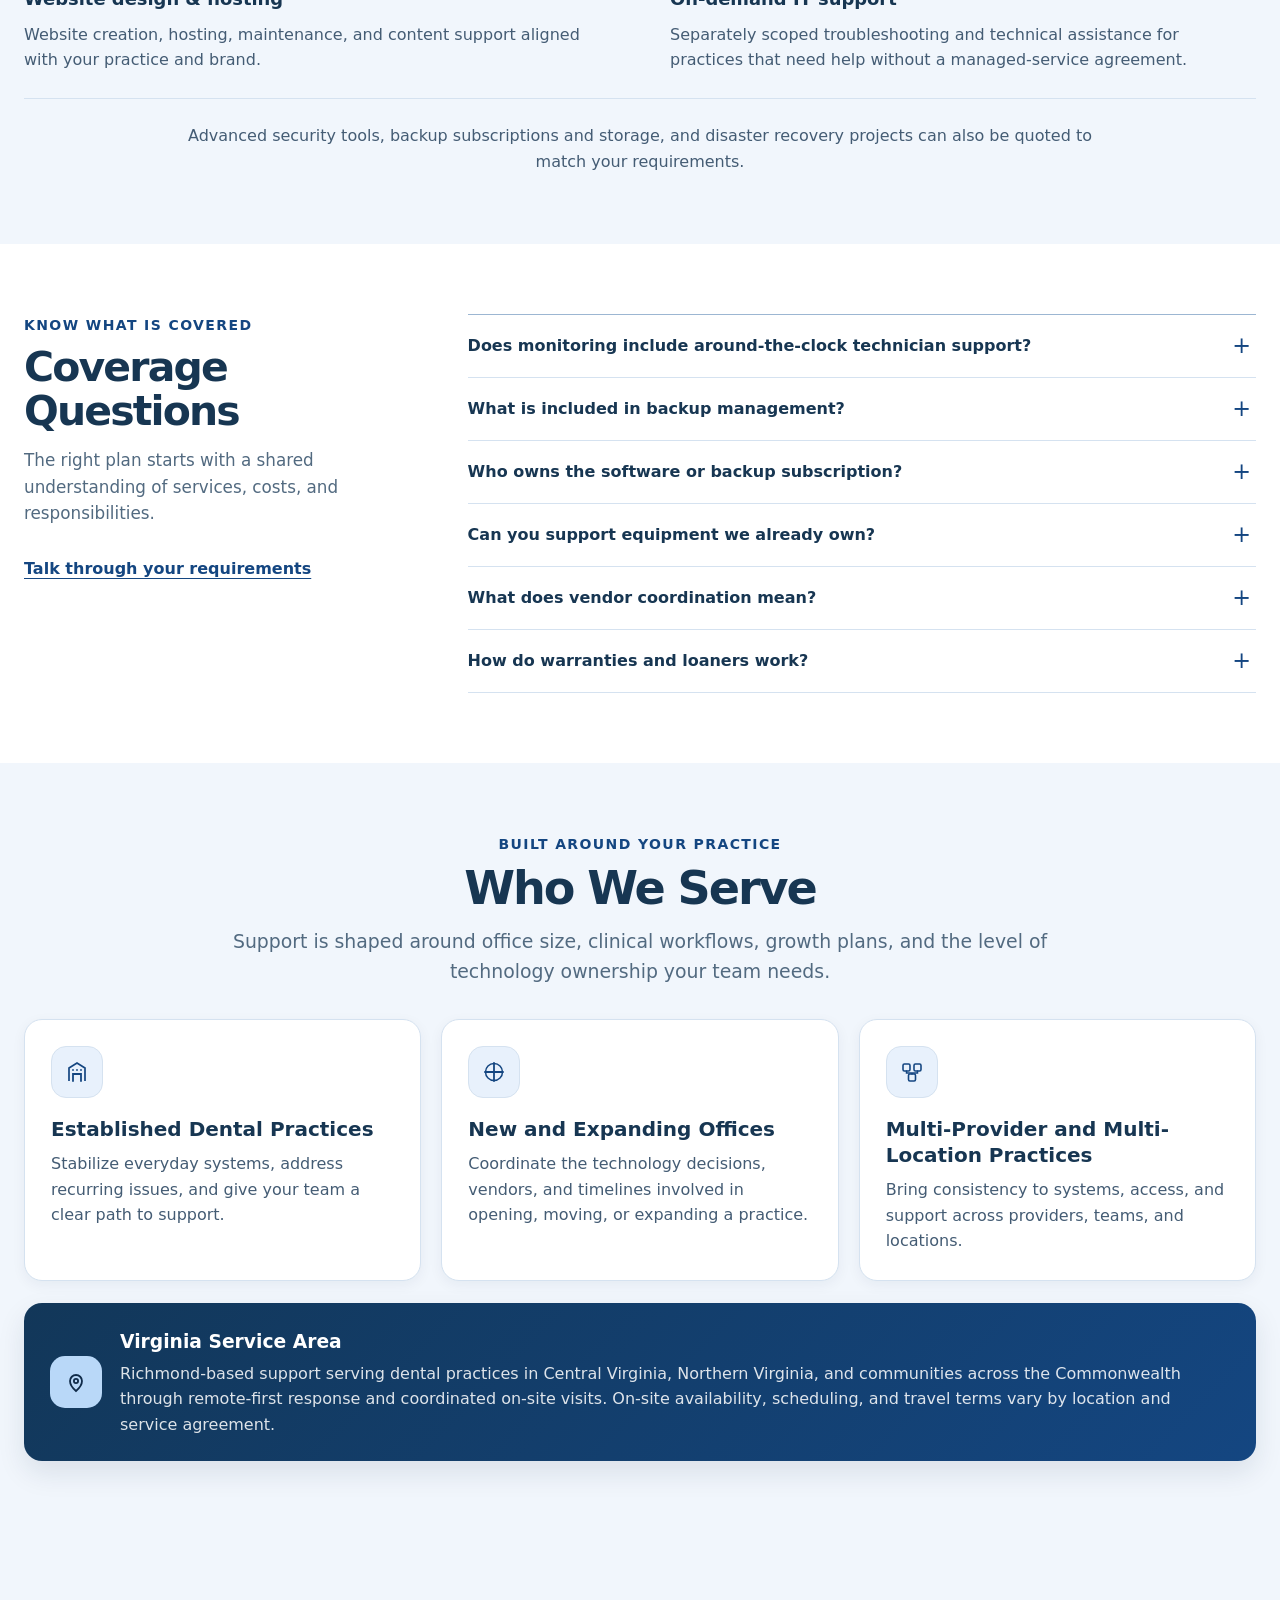
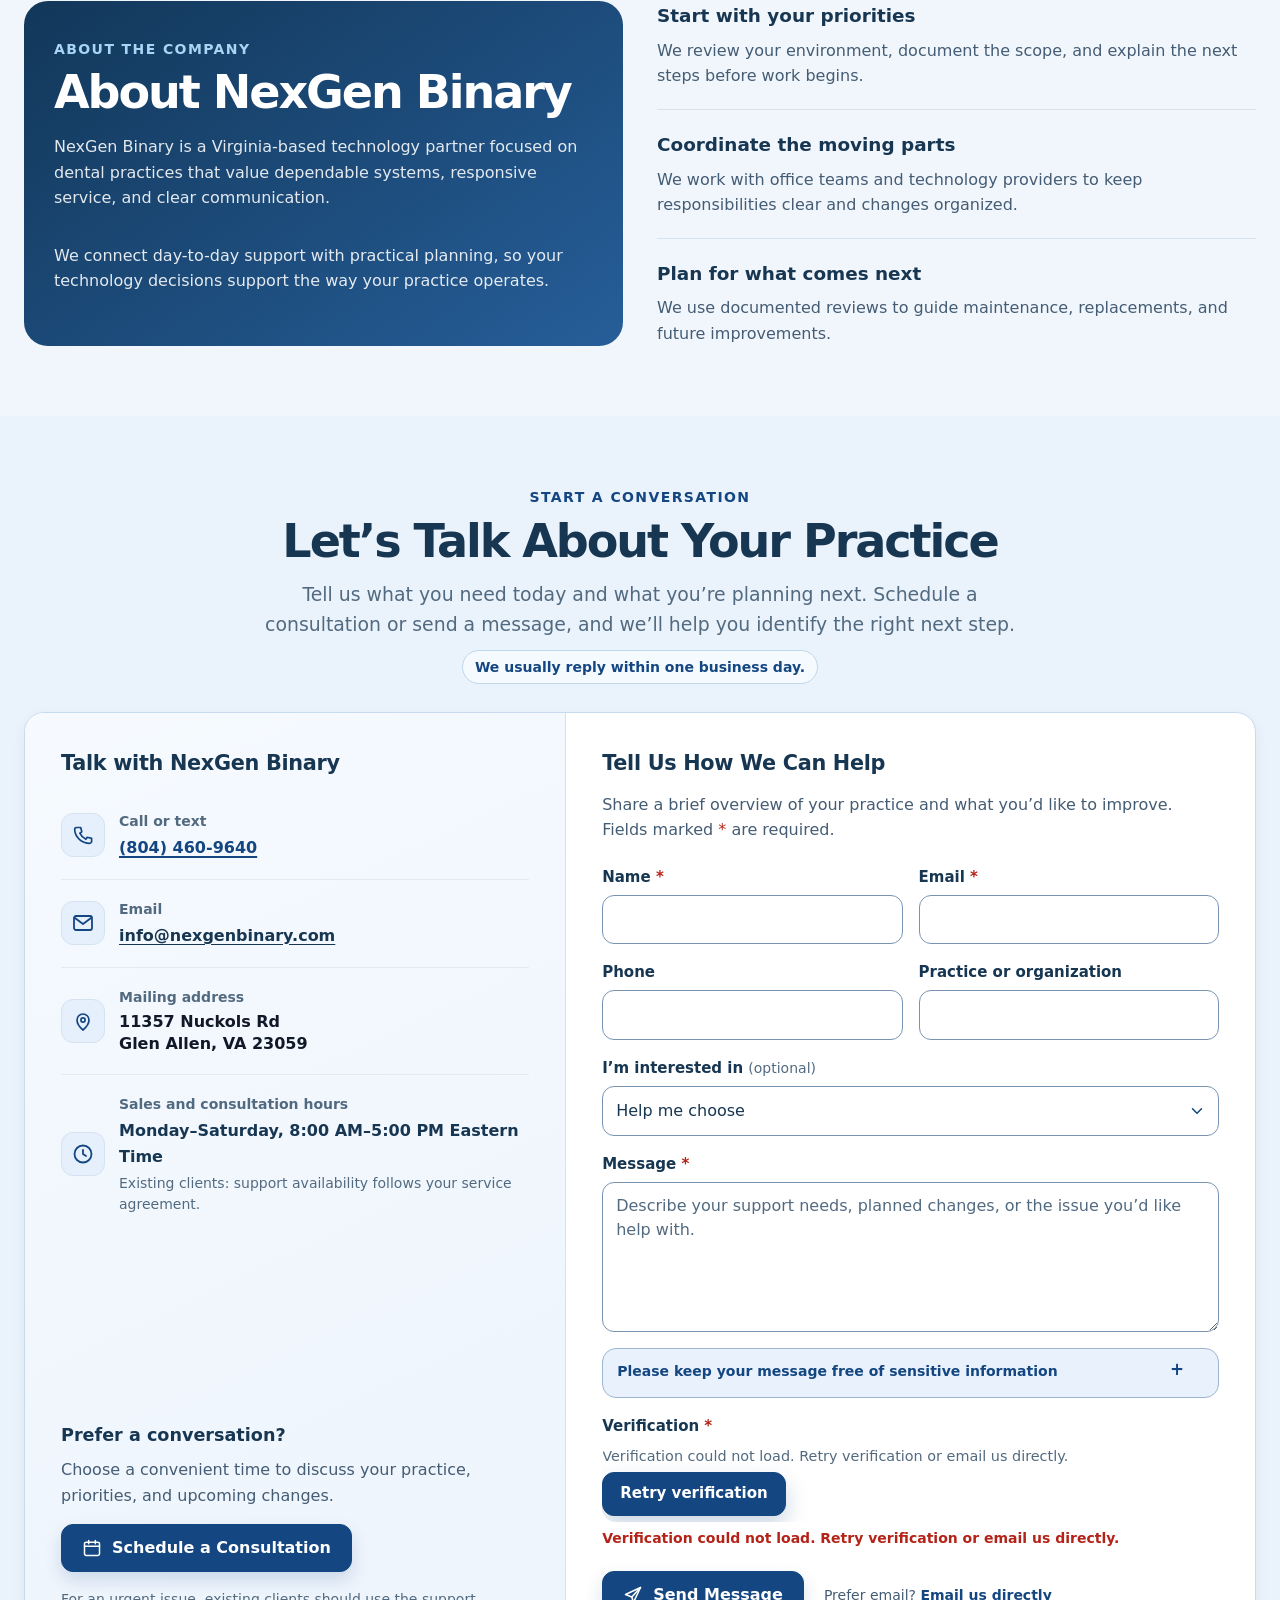
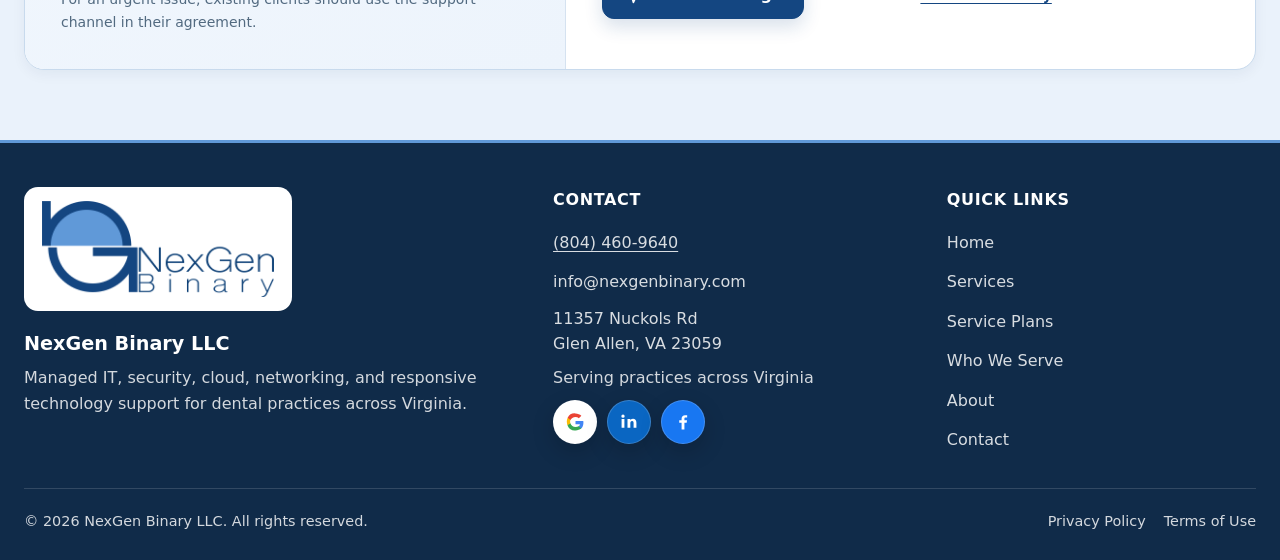
==== commit 5e5e5602: "Add files via upload" ====
--- a/index.html
+++ b/index.html
@@ -8,7 +8,7 @@
 <title>Dental IT Support &amp; Managed Services in Virginia | NexGen Binary</title>
 <meta content="#e8f1fa" name="theme-color"/>
 <meta content="telephone=no, address=no, email=no" name="format-detection"/>
-<meta content="Dental-focused managed IT, cybersecurity, Microsoft 365, cloud, networking, backups, and responsive support for practices across Virginia." name="description"/><meta content="index,follow,max-image-preview:large,max-snippet:-1,max-video-preview:-1" name="robots"/><meta content="production-2026-11-25-v10-layout" name="x-nexgen-build"/><meta content="website" property="og:type"/><meta content="NexGen Binary" property="og:site_name"/><meta content="en_US" property="og:locale"/><meta content="Dental IT Support &amp; Managed Services in Virginia | NexGen Binary" property="og:title"/><meta content="Dental-focused managed IT, cybersecurity, Microsoft 365, cloud, networking, backups, and responsive support for practices across Virginia." property="og:description"/><link href="https://nexgenbinary.com/" rel="canonical"/><meta content="https://nexgenbinary.com/" property="og:url"/><meta content="https://nexgenbinary.com/social-preview.png?v=20261125layout10" property="og:image"/><meta content="https://nexgenbinary.com/social-preview.png?v=20261125layout10" property="og:image:secure_url"/><meta content="image/png" property="og:image:type"/><meta content="1200" property="og:image:width"/><meta content="630" property="og:image:height"/><meta content="NexGen Binary — managed IT for dental practices across Virginia" property="og:image:alt"/><meta content="summary_large_image" name="twitter:card"/><meta content="Dental IT Support &amp; Managed Services in Virginia | NexGen Binary" name="twitter:title"/><meta content="Dental-focused managed IT, cybersecurity, Microsoft 365, cloud, networking, backups, and responsive support for practices across Virginia." name="twitter:description"/><meta content="https://nexgenbinary.com/social-preview.png?v=20261125layout10" name="twitter:image"/><link href="./favicon.ico?v=20261125layout10" rel="shortcut icon"/><link href="./favicon-16x16.png?v=20261125layout10" rel="icon" sizes="16x16" type="image/png"/><link href="./favicon-32x32.png?v=20261125layout10" rel="icon" sizes="32x32" type="image/png"/><link href="./favicon.svg?v=20261125layout10" rel="icon" type="image/svg+xml"/><link href="./apple-touch-icon.png?v=20261125layout10" rel="apple-touch-icon" sizes="180x180"/><link href="./assets/site.css?v=20261125layout10" rel="stylesheet"/><script type="application/ld+json">{
+<meta content="Dental-focused managed IT, cybersecurity, Microsoft 365, cloud, networking, backups, and responsive support for practices across Virginia." name="description"/><meta content="index,follow,max-image-preview:large,max-snippet:-1,max-video-preview:-1" name="robots"/><meta content="production-2026-11-25-v11-service-plans" name="x-nexgen-build"/><meta content="website" property="og:type"/><meta content="NexGen Binary" property="og:site_name"/><meta content="en_US" property="og:locale"/><meta content="Dental IT Support &amp; Managed Services in Virginia | NexGen Binary" property="og:title"/><meta content="Dental-focused managed IT, cybersecurity, Microsoft 365, cloud, networking, backups, and responsive support for practices across Virginia." property="og:description"/><link href="https://nexgenbinary.com/" rel="canonical"/><meta content="https://nexgenbinary.com/" property="og:url"/><meta content="https://nexgenbinary.com/social-preview.png?v=20261125plans11" property="og:image"/><meta content="https://nexgenbinary.com/social-preview.png?v=20261125plans11" property="og:image:secure_url"/><meta content="image/png" property="og:image:type"/><meta content="1200" property="og:image:width"/><meta content="630" property="og:image:height"/><meta content="NexGen Binary — managed IT for dental practices across Virginia" property="og:image:alt"/><meta content="summary_large_image" name="twitter:card"/><meta content="Dental IT Support &amp; Managed Services in Virginia | NexGen Binary" name="twitter:title"/><meta content="Dental-focused managed IT, cybersecurity, Microsoft 365, cloud, networking, backups, and responsive support for practices across Virginia." name="twitter:description"/><meta content="https://nexgenbinary.com/social-preview.png?v=20261125plans11" name="twitter:image"/><link href="./favicon.ico?v=20261125plans11" rel="shortcut icon"/><link href="./favicon-16x16.png?v=20261125plans11" rel="icon" sizes="16x16" type="image/png"/><link href="./favicon-32x32.png?v=20261125plans11" rel="icon" sizes="32x32" type="image/png"/><link href="./favicon.svg?v=20261125plans11" rel="icon" type="image/svg+xml"/><link href="./apple-touch-icon.png?v=20261125plans11" rel="apple-touch-icon" sizes="180x180"/><link href="./assets/site.css?v=20261125plans11" rel="stylesheet"/><script type="application/ld+json">{
   "@context": "https://schema.org",
   "@graph": [
     {
@@ -30,11 +30,11 @@
       "url": "https://nexgenbinary.com/",
       "logo": {
         "@type": "ImageObject",
-        "url": "https://nexgenbinary.com/nexgenbinary-logo.png?v=20261125layout10",
+        "url": "https://nexgenbinary.com/nexgenbinary-logo.png?v=20261125plans11",
         "width": 960,
         "height": 396
       },
-      "image": "https://nexgenbinary.com/social-preview.png?v=20261125layout10",
+      "image": "https://nexgenbinary.com/social-preview.png?v=20261125plans11",
       "description": "Dental-focused managed IT, cybersecurity, Microsoft 365, cloud, networking, backups, and responsive support for practices across Virginia.",
       "slogan": "Virginia’s Trusted IT Partner",
       "telephone": "+1-804-460-9640",
@@ -153,13 +153,12 @@
     }
   ]
 }</script><meta content="strict-origin-when-cross-origin" name="referrer"/></head>
-<body data-nexgen-build="production-2026-11-25-v10-layout">
+<body data-nexgen-build="production-2026-11-25-v11-service-plans">
 <a class="skip-link" href="#main-content">Skip to main content</a>
 <header class="site-header" data-site-header="">
 <div class="site-shell header-inner">
 <a aria-label="NexGen Binary home" class="brand" href="#home">
-<img alt="NexGen Binary logo" class="brand-logo" decoding="async" fetchpriority="high" height="396" src="./nexgenbinary-logo.png?v=20261125layout10" width="960"/>
-
+<img alt="NexGen Binary logo" class="brand-logo" decoding="async" fetchpriority="high" height="396" src="./nexgenbinary-logo.png?v=20261125plans11" width="960"/>
 </a>
 <button aria-controls="primary-navigation" aria-expanded="false" aria-label="Open navigation" class="nav-toggle" data-nav-toggle="" type="button">
 <span></span><span></span><span></span>
@@ -188,7 +187,7 @@
 <div class="hero-copy">
 <p class="eyebrow">Dental-focused managed IT across Virginia</p>
 <h1 class="hero-title"><span>Dental IT Support</span> <span>&amp; Managed Services</span> <span>Across Virginia</span></h1><p class="hero-tagline">Future-Ready Systems. Human-Ready Support.</p>
-<p class="hero-subtitle">Managed IT, cybersecurity, Microsoft 365, networking, and vendor coordination for Virginia dental practices—delivered remotely and on-site.</p>
+<p class="hero-subtitle">Keep your team working, protect your business data, and plan your next technology move with a dental-focused IT partner in Virginia.</p>
 <div class="hero-actions">
 <a class="button button-primary" data-booking-open="" href="https://outlook.office.com/book/MeetNexGenBinary@nexgenbinary.com/" rel="noopener" target="_blank">
 <svg aria-hidden="true" viewbox="0 0 24 24"><rect fill="none" height="16" rx="2" stroke="currentColor" stroke-width="1.8" width="18" x="3" y="5"></rect><path d="M16 3v4M8 3v4M3 10h18" fill="none" stroke="currentColor" stroke-linecap="round" stroke-width="1.8"></path></svg>
@@ -200,164 +199,185 @@
 </a>
 </div>
 </div>
-<aside aria-labelledby="what-we-do-title" class="hero-panel">
-<h2 id="what-we-do-title">What We Do</h2>
-<div class="hero-service-list">
-<article class="hero-service card-hover">
-<div class="icon-tile"><svg aria-hidden="true" viewbox="0 0 24 24"><rect fill="none" height="12" rx="2" stroke="currentColor" stroke-width="1.8" width="18" x="3" y="4"></rect><path d="M8 20h8M12 16v4" fill="none" stroke="currentColor" stroke-linecap="round" stroke-width="1.8"></path></svg></div>
-<div><h3>Managed IT for Dental Practices</h3><p>Proactive support, maintenance, monitoring, and planning for the systems your team uses every day.</p></div>
-</article>
-<article class="hero-service card-hover">
-<div class="icon-tile"><svg aria-hidden="true" viewbox="0 0 24 24"><path d="M12 3l7 3v6c0 4.7-2.9 7.9-7 9-4.1-1.1-7-4.3-7-9V6l7-3Z" fill="none" stroke="currentColor" stroke-width="1.7"></path><path d="M9 12l2 2 4-4" fill="none" stroke="currentColor" stroke-linecap="round" stroke-linejoin="round" stroke-width="1.8"></path></svg></div>
-<div><h3>Cybersecurity, Backup &amp; Recovery</h3><p>Practical safeguards for devices, email, access, backups, and HIPAA-aware technology operations.</p></div>
-</article>
-<article class="hero-service card-hover">
-<div class="icon-tile"><svg aria-hidden="true" viewbox="0 0 24 24"><path d="M5 19h14M7 16l3-3 2 2 5-6" fill="none" stroke="currentColor" stroke-linecap="round" stroke-linejoin="round" stroke-width="1.8"></path><circle cx="17" cy="9" fill="currentColor" r="1.3"></circle></svg></div>
-<div><h3>Microsoft 365 &amp; Cloud</h3><p>Licensing, administration, migrations, collaboration tools, and secure cloud access for your office.</p></div>
-</article>
-<article class="hero-service card-hover">
-<div class="icon-tile"><svg aria-hidden="true" viewbox="0 0 24 24"><path d="M12 21s6-5.1 6-10a6 6 0 1 0-12 0c0 4.9 6 10 6 10Z" fill="none" stroke="currentColor" stroke-width="1.7"></path><circle cx="12" cy="11" fill="none" r="2.1" stroke="currentColor" stroke-width="1.7"></circle></svg></div>
-<div><h3>Remote &amp; On-Site Support</h3><p>Responsive troubleshooting, vendor coordination, office upgrades, and hands-on support when needed.</p></div>
-</article>
-</div>
+<aside aria-labelledby="practice-support-title" class="hero-panel practice-path">
+<p class="panel-kicker">Practical support. Clear next steps.</p>
+<h2 id="practice-support-title">IT built around your practice</h2>
+<ul class="practice-path-list">
+<li><span aria-hidden="true" class="path-icon">✓</span><div><h3>Understand your environment</h3><p>Review your systems, workflows, and priorities before recommending a solution.</p></div></li>
+<li><span aria-hidden="true" class="path-icon">✓</span><div><h3>Agree on the right coverage</h3><p>Choose a managed plan or project scope with clear responsibilities and a custom quote.</p></div></li>
+<li><span aria-hidden="true" class="path-icon">✓</span><div><h3>Keep your practice moving</h3><p>Get coordinated support, documented changes, and practical guidance as your needs evolve.</p></div></li>
+</ul>
+<a class="hero-text-link" href="#pricing">Explore managed IT plans</a>
 </aside>
 </div>
 </section>
 <section class="section section-white" id="why-choose-us">
-<div class="site-shell why-layout">
-<div class="why-copy">
-<p class="section-kicker">A practical partnership</p>
-<h2 class="section-title">Why Dental Practices Choose NexGen Binary</h2>
-<p class="section-intro">We combine dental workflow awareness with documented, security-minded support that keeps office technology dependable and easier to manage.</p>
-</div>
-<div class="why-content">
-<div class="card how-card">
-<h3>How We Work</h3>
-<ul class="check-list">
-<li><span aria-hidden="true" class="check-mark">✓</span><span>We treat your technology as operational infrastructure, with clear ownership, documented recommendations, and reliable follow-through.</span></li>
-<li><span aria-hidden="true" class="check-mark">✓</span><span>Our approach is built around partnership, transparency, practical planning, and responsive support before, during, and after each project.</span></li>
-</ul>
-</div>
-<div class="why-grid">
-<article class="card card-hover why-card">
-<div class="icon-tile"><svg aria-hidden="true" viewbox="0 0 24 24"><path d="M14.7 6.3a4 4 0 1 0 5 5l-9.9 9.9a2 2 0 0 1-2.8 0l-.9-.9a2 2 0 0 1 0-2.8l9.9-9.9Z" fill="none" stroke="currentColor" stroke-width="1.6"></path><path d="M8 5l2 2M5 8l2 2" fill="none" stroke="currentColor" stroke-linecap="round" stroke-width="1.8"></path></svg></div>
-<h3>Dental-focused support shaped around clinical, administrative, and front-office workflows</h3>
-</article>
-<article class="card card-hover why-card">
-<div class="icon-tile"><svg aria-hidden="true" viewbox="0 0 24 24"><path d="M4 19h16" fill="none" stroke="currentColor" stroke-linecap="round" stroke-width="1.8"></path><rect fill="none" height="6" rx="1" stroke="currentColor" stroke-width="1.4" width="2.8" x="6" y="11"></rect><rect fill="none" height="9" rx="1" stroke="currentColor" stroke-width="1.4" width="2.8" x="10.6" y="8"></rect><rect fill="none" height="12" rx="1" stroke="currentColor" stroke-width="1.4" width="2.8" x="15.2" y="5"></rect></svg></div>
-<h3>Clear communication, documented recommendations, and dependable follow-through</h3>
-</article>
-<article class="card card-hover why-card">
-<div class="icon-tile"><svg aria-hidden="true" viewbox="0 0 24 24"><path d="M12 3l7 3v6c0 4.7-2.9 7.9-7 9-4.1-1.1-7-4.3-7-9V6l7-3Z" fill="none" stroke="currentColor" stroke-width="1.8"></path><path d="M9 12l2 2 4-4" fill="none" stroke="currentColor" stroke-linecap="round" stroke-linejoin="round" stroke-width="1.8"></path></svg></div>
-<h3>Security-minded planning for devices, networks, cloud services, access, and backups</h3>
-</article>
-<article class="card card-hover why-card">
-<div class="icon-tile"><svg aria-hidden="true" viewbox="0 0 24 24"><circle cx="9" cy="9" fill="none" r="3" stroke="currentColor" stroke-width="1.7"></circle><circle cx="17" cy="10" fill="none" r="2.2" stroke="currentColor" stroke-width="1.7"></circle><path d="M4.5 18a4.5 4.5 0 0 1 9 0M14 18a3.5 3.5 0 0 1 6.5 0" fill="none" stroke="currentColor" stroke-linecap="round" stroke-width="1.7"></path></svg></div>
-<h3>Richmond-based service with remote support and coordinated on-site assistance across Virginia</h3>
-</article>
-</div>
-</div>
-</div>
-</section>
-<section class="section section-soft" id="services">
 <div class="site-shell">
-<div class="section-heading">
-<p class="section-kicker">Capabilities</p>
-<h2 class="section-title">Dental IT Services</h2>
-<p class="section-intro">One accountable technology partner for the systems that keep your practice connected, secure, and operating efficiently.</p>
-</div>
-<div class="services-grid">
-<article class="card card-hover service-card">
-<div class="icon-tile"><svg aria-hidden="true" viewbox="0 0 24 24"><rect fill="none" height="12" rx="2" stroke="currentColor" stroke-width="1.8" width="18" x="3" y="4"></rect><path d="M8 20h8M12 16v4" fill="none" stroke="currentColor" stroke-linecap="round" stroke-width="1.8"></path></svg></div>
-<h3>Fully Managed IT Services</h3>
-<ul><li>Workstation, server, and device management across your practice</li><li>Proactive patching, monitoring, and routine maintenance</li><li>Backup oversight and recovery-readiness planning</li><li>Responsive support with clear reporting and reviews</li></ul>
-</article>
-<article class="card card-hover service-card">
-<div class="icon-tile"><svg aria-hidden="true" viewbox="0 0 24 24"><path d="M7 3h10v18H7z" fill="none" stroke="currentColor" stroke-width="1.7"></path><path d="M9.5 7h5M9.5 11h5M9.5 15h3" fill="none" stroke="currentColor" stroke-linecap="round" stroke-width="1.6"></path></svg></div>
-<h3>Dental Practice Management &amp; Clinical Systems</h3>
-<ul><li>Dental practice management software support and troubleshooting</li><li>Coordination for imaging, scanners, sensors, and connected devices</li><li>Secure provider and staff access across clinical systems</li><li>Vendor coordination for upgrades, issues, and system changes</li></ul>
-</article>
-<article class="card card-hover service-card">
-<div class="icon-tile"><svg aria-hidden="true" viewbox="0 0 24 24"><path d="M6 17a4 4 0 0 1 .7-7.9A6 6 0 0 1 18.3 8a4.5 4.5 0 0 1-.8 9H6Z" fill="none" stroke="currentColor" stroke-width="1.7"></path><path d="M9 13h6M12 10v6" fill="none" stroke="currentColor" stroke-linecap="round" stroke-width="1.7"></path></svg></div>
-<h3>Microsoft 365 &amp; Cloud Solutions</h3>
-<ul><li>Microsoft 365 setup, licensing, and ongoing administration</li><li>Email security, mailbox support, and data-protection guidance</li><li>Teams and SharePoint support for collaboration and file access</li><li>Cloud migration planning for secure, scalable operations</li></ul>
-</article>
-<article class="card card-hover service-card">
-<div class="icon-tile"><svg aria-hidden="true" viewbox="0 0 24 24"><path d="M12 3l7 3v6c0 4.7-2.9 7.9-7 9-4.1-1.1-7-4.3-7-9V6l7-3Z" fill="none" stroke="currentColor" stroke-width="1.8"></path><path d="M8.5 13.2 11 15.7l4.8-5" fill="none" stroke="currentColor" stroke-linecap="round" stroke-linejoin="round" stroke-width="1.8"></path></svg></div>
-<h3>Cybersecurity, Backup &amp; Recovery</h3>
-<ul><li>Endpoint protection, device encryption, and security hardening</li><li>Email security and phishing defense for office staff</li><li>Secure remote access for providers, staff, and approved vendors</li><li>Backup verification and ransomware-readiness planning</li></ul>
-</article>
-<article class="card card-hover service-card">
-<div class="icon-tile"><svg aria-hidden="true" viewbox="0 0 24 24"><path d="M5 8a10 10 0 0 1 14 0M8 11a6 6 0 0 1 8 0M10.5 14a2.5 2.5 0 0 1 3 0" fill="none" stroke="currentColor" stroke-linecap="round" stroke-width="1.8"></path><circle cx="12" cy="18" fill="currentColor" r="1.2"></circle></svg></div>
-<h3>Networking, Wi-Fi &amp; Office Infrastructure</h3>
-<ul><li>Secure wired and wireless network design for your office</li><li>Segmented Wi-Fi for staff, clinical systems, and guest access</li><li>Firewall hardening, performance tuning, and network monitoring</li><li>VoIP, business audio systems, and camera solutions planned for reliable coverage</li></ul>
-</article>
-<article class="card card-hover service-card is-optional">
-<div class="icon-tile"><svg aria-hidden="true" viewbox="0 0 24 24"><circle cx="12" cy="12" fill="none" r="9" stroke="currentColor" stroke-width="1.7"></circle><path d="M3.5 12h17M12 3a14 14 0 0 1 0 18M12 3a14 14 0 0 0 0 18" fill="none" stroke="currentColor" stroke-width="1.5"></path></svg></div>
-<h3>Optional Website &amp; Hosting Services</h3>
-<ul><li>Custom website design aligned to your practice and brand</li><li>Mobile-friendly pages built for speed, usability, and trust</li><li>Secure hosting with backups, monitoring, and routine maintenance</li><li>Ongoing content updates and website support as your practice grows</li></ul>
-</article>
-</div>
-</div>
-</section>
-<section class="section section-white" id="pricing">
-<div class="site-shell">
-<div class="section-heading">
-<p class="section-kicker">Flexible coverage</p>
-<h2 class="section-title">Service Plan Comparison</h2>
-<p class="section-intro">Custom monthly quotes are based on office size, systems, locations, and support requirements. Final coverage and response commitments are defined in the applicable service agreement.</p>
-</div>
-<div class="plans-grid">
-<article class="card plan-card">
-<div class="plan-head">
-<span class="plan-badge">Core coverage</span>
-<h3>Managed IT Essentials</h3>
-<p class="plan-price">Custom monthly quote</p>
-<p class="plan-description">Designed for smaller and single-location practices that need reliable maintenance, backups, and business-hours support.</p>
-<a class="button button-primary button-small" data-booking-open="" href="https://outlook.office.com/book/MeetNexGenBinary@nexgenbinary.com/" rel="noopener" target="_blank">Get a Custom Quote</a>
-</div>
-<div aria-label="Managed IT Essentials features" class="plan-rows" role="list">
-<div class="plan-row" role="listitem"><div class="plan-feature">Patch management</div><div class="plan-value"><span aria-hidden="true" class="plan-check">✓</span> Included</div></div>
-<div class="plan-row" role="listitem"><div class="plan-feature">File and database backup management</div><div class="plan-value"><span aria-hidden="true" class="plan-check">✓</span> Included</div></div>
-<div class="plan-row" role="listitem"><div class="plan-feature">Backup verification and alert monitoring</div><div class="plan-value"><span aria-hidden="true" class="plan-check">✓</span> Included</div></div>
-<div class="plan-row" role="listitem"><div class="plan-feature">Preventive equipment inspection and maintenance</div><div class="plan-value"><span aria-hidden="true" class="plan-check">✓</span> Included</div></div>
-<div class="plan-row" role="listitem"><div class="plan-feature">Remote help desk</div><div class="plan-value"><span aria-hidden="true" class="plan-check">✓</span> Included</div></div>
-<div class="plan-row" role="listitem"><div class="plan-feature">Support availability</div><div class="plan-value">Standard business-hours coverage</div></div>
-<div class="plan-row" role="listitem"><div class="plan-feature">Loaner equipment</div><div class="plan-value plan-muted">Not included</div></div>
-<div class="plan-row" role="listitem"><div class="plan-feature">Annual technology and lifecycle review</div><div class="plan-value plan-muted">Not included</div></div>
-<div class="plan-row" role="listitem"><div class="plan-feature">Advanced device and infrastructure monitoring</div><div class="plan-value plan-muted">Not included</div></div>
-<div class="plan-row" role="listitem"><div class="plan-feature">Extended three-year hardware warranty</div><div class="plan-value plan-muted">Not included</div></div>
-<div class="plan-row" role="listitem"><div class="plan-feature">Preferred hardware pricing</div><div class="plan-value plan-muted">Not included</div></div>
-<div class="plan-row" role="listitem"><div class="plan-feature">Best fit</div><div class="plan-value">Small to midsize offices needing dependable maintenance and support</div></div>
-</div>
-</article>
-<article class="card plan-card is-featured">
-<div class="plan-head">
-<span class="plan-badge">Expanded coverage</span>
-<h3>Managed IT Complete</h3>
-<p class="plan-price">Custom monthly quote</p>
-<p class="plan-description">Designed for practices that need broader monitoring, priority response, after-hours coverage, and predictable hardware protection.</p>
-<a class="button button-primary button-small" data-booking-open="" href="https://outlook.office.com/book/MeetNexGenBinary@nexgenbinary.com/" rel="noopener" target="_blank">Get a Custom Quote</a>
-</div>
-<div aria-label="Managed IT Complete features" class="plan-rows" role="list">
-<div class="plan-row" role="listitem"><div class="plan-feature">Patch management</div><div class="plan-value"><span aria-hidden="true" class="plan-check">✓</span> Included</div></div>
-<div class="plan-row" role="listitem"><div class="plan-feature">File and database backup management</div><div class="plan-value"><span aria-hidden="true" class="plan-check">✓</span> Included</div></div>
-<div class="plan-row" role="listitem"><div class="plan-feature">Backup verification and alert monitoring</div><div class="plan-value"><span aria-hidden="true" class="plan-check">✓</span> Included</div></div>
-<div class="plan-row" role="listitem"><div class="plan-feature">Preventive equipment inspection and maintenance</div><div class="plan-value"><span aria-hidden="true" class="plan-check">✓</span> Included</div></div>
-<div class="plan-row" role="listitem"><div class="plan-feature">Remote help desk</div><div class="plan-value"><span aria-hidden="true" class="plan-check">✓</span> Included</div></div>
-<div class="plan-row" role="listitem"><div class="plan-feature">Support availability</div><div class="plan-value"><span aria-hidden="true" class="plan-check">✓</span> Priority and after-hours coverage</div></div>
-<div class="plan-row" role="listitem"><div class="plan-feature">Loaner equipment</div><div class="plan-value"><span aria-hidden="true" class="plan-check">✓</span> Included, including servers</div></div>
-<div class="plan-row" role="listitem"><div class="plan-feature">Annual technology and lifecycle review</div><div class="plan-value"><span aria-hidden="true" class="plan-check">✓</span> Included; OS upgrades included</div></div>
-<div class="plan-row" role="listitem"><div class="plan-feature">Advanced device and infrastructure monitoring</div><div class="plan-value"><span aria-hidden="true" class="plan-check">✓</span> Included</div></div>
-<div class="plan-row" role="listitem"><div class="plan-feature">Extended three-year hardware warranty</div><div class="plan-value"><span aria-hidden="true" class="plan-check">✓</span> Eligible hardware purchased through NexGen Binary</div></div>
-<div class="plan-row" role="listitem"><div class="plan-feature">Preferred hardware pricing</div><div class="plan-value"><span aria-hidden="true" class="plan-check">✓</span> Included</div></div>
-<div class="plan-row" role="listitem"><div class="plan-feature">Best fit</div><div class="plan-value">Practices seeking broader protection, faster support, and more predictable IT costs</div></div>
-</div>
-</article>
-</div>
-<p class="plan-footnote">Extended warranty applies only to eligible hardware purchased through NexGen Binary and is subject to manufacturer, availability, and service-agreement terms. After-hours support and response expectations are defined in the signed service agreement.</p>
-</div>
-</section>
+<div class="section-heading"><p class="section-kicker">A practical partnership</p><h2 class="section-title">Technology that supports the way you work</h2><p class="section-intro">Clear communication and a coordinated approach for the people and systems behind every appointment.</p></div>
+<div class="trust-grid">
+<article class="trust-item"><h3>Dental workflow awareness</h3><p>Support shaped around front-office, clinical, imaging, and administrative systems.</p></article>
+<article class="trust-item"><h3>Clear ownership</h3><p>Documented recommendations and coordination with your software, equipment, and service providers.</p></article>
+<article class="trust-item"><h3>Local understanding</h3><p>Virginia-based service with remote support and planned on-site assistance.</p></article>
+</div></div></section>
+<section class="section section-soft" id="services"><div class="site-shell"><div class="section-heading"><p class="section-kicker">Core capabilities</p><h2 class="section-title">Dental IT Services</h2><p class="section-intro">One technology partner for day-to-day support, secure systems, and a connected practice.</p></div><div class="services-grid services-grid-refined"><article class="card service-card"><div class="icon-tile"><svg aria-hidden="true" viewbox="0 0 24 24"><rect fill="none" height="12" rx="2" stroke="currentColor" stroke-width="1.8" width="18" x="3" y="4"></rect><path d="M8 20h8M12 16v4" fill="none" stroke="currentColor" stroke-linecap="round" stroke-width="1.8"></path></svg></div><h3>Managed IT &amp; Dental Systems</h3><p class="service-description">Everyday support for the workstations, servers, and practice systems your team relies on.</p><ul><li>Routine maintenance, updates, and troubleshooting</li><li>Practice-management software and imaging connectivity</li><li>Coordination with dental software and equipment vendors</li></ul></article><article class="card service-card"><div class="icon-tile"><svg aria-hidden="true" viewbox="0 0 24 24"><path d="M12 3l7 3v6c0 4.7-2.9 7.9-7 9-4.1-1.1-7-4.3-7-9V6l7-3Z" fill="none" stroke="currentColor" stroke-width="1.8"></path><path d="M8.5 13.2 11 15.7l4.8-5" fill="none" stroke="currentColor" stroke-linecap="round" stroke-linejoin="round" stroke-width="1.8"></path></svg></div><h3>Cybersecurity, Backup &amp; Recovery</h3><p class="service-description">Practical protection for devices, access, and business data, with oversight of your agreed backup systems.</p><ul><li>Endpoint protection and secure access</li><li>Backup job monitoring and issue follow-up</li><li>Restoration testing and recovery-readiness planning</li></ul></article><article class="card service-card"><div class="icon-tile"><svg aria-hidden="true" viewbox="0 0 24 24"><path d="M6 17a4 4 0 0 1 .7-7.9A6 6 0 0 1 18.3 8a4.5 4.5 0 0 1-.8 9H6Z" fill="none" stroke="currentColor" stroke-width="1.7"></path><path d="M9 13h6M12 10v6" fill="none" stroke="currentColor" stroke-linecap="round" stroke-width="1.7"></path></svg></div><h3>Microsoft 365 &amp; Cloud</h3><p class="service-description">Connected email, collaboration, and cloud services with clear administration and access controls.</p><ul><li>Account, mailbox, and access administration</li><li>Microsoft Teams, SharePoint, and file-sharing support</li><li>Licensing guidance and migration planning</li></ul></article><article class="card service-card"><div class="icon-tile"><svg aria-hidden="true" viewbox="0 0 24 24"><path d="M5 8a10 10 0 0 1 14 0M8 11a6 6 0 0 1 8 0M10.5 14a2.5 2.5 0 0 1 3 0" fill="none" stroke="currentColor" stroke-linecap="round" stroke-width="1.8"></path><circle cx="12" cy="18" fill="currentColor" r="1.2"></circle></svg></div><h3>Networks &amp; Office Connectivity</h3><p class="service-description">Reliable connections for your front office, clinical systems, administrative team, and guests.</p><ul><li>Wired networks, Wi-Fi, and firewall management</li><li>Separate staff, clinical, and guest access</li><li>Support for connected phones and office systems</li></ul></article></div><p class="section-context">Managed plans define your ongoing support coverage. <a href="#additional-services">Projects, equipment, and additional services</a> can be scoped separately.</p></div></section>
+<section class="section section-white" id="pricing"><div class="site-shell">
+<div class="section-heading"><p class="section-kicker">Flexible coverage</p><h2 class="section-title">Managed IT Service Plans</h2><p class="section-intro">Dependable technology. Proactive protection. Support that grows with your practice.</p><p class="plans-lead">Choose the level of support, oversight, and planning that fits your systems and priorities.</p></div>
+<!-- NGB_PLANS_START -->
+<div class="plan-comparison-content" id="plan-comparison"><div class="plan-summaries">
+<article class="plan-summary" data-plan="essentials">
+<span class="plan-summary-badge">Essential coverage</span>
+<h3>Managed IT Essentials</h3><p class="plan-summary-price">Custom monthly quote</p>
+<p class="plan-summary-description">Reliable maintenance, managed protection, and everyday support for a dependable IT foundation.</p>
+<a class="button button-outline" href="#contact-form" data-plan-select="Managed IT Essentials" aria-label="Request a quote for Managed IT Essentials">Request a Quote</a>
+<details class="plan-mobile-details"><summary>Explore Essentials features</summary><dl>
+<div data-feature="remote-support"><dt>Remote IT support</dt><dd>Included</dd></div>
+<div data-feature="maintenance"><dt>Routine maintenance &amp; updates</dt><dd>Included</dd></div>
+<div data-feature="endpoint-protection"><dt>Managed endpoint protection</dt><dd>Included</dd></div>
+<div data-feature="monitoring-alerts"><dt>Monitoring &amp; alert response</dt><dd>Continuous monitoring; business-hours review</dd></div>
+<div data-feature="backup-management"><dt>Backup management &amp; verification</dt><dd>Included</dd></div>
+<div data-feature="restore-testing"><dt>Sample restoration testing</dt><dd>Annual</dd></div>
+<div data-feature="backup-reporting"><dt>Backup status reporting</dt><dd>On request</dd></div>
+<div data-feature="vendor-coordination"><dt>Dental software &amp; vendor coordination</dt><dd>Basic assistance</dd></div>
+<div data-feature="onsite-maintenance"><dt>Preventive on-site maintenance</dt><dd>Separately quoted</dd></div>
+<div data-feature="technology-planning"><dt>Technology &amp; lifecycle planning</dt><dd>Annual review</dd></div>
+<div data-feature="warranty-coordination"><dt>Manufacturer warranty coordination</dt><dd>Separately quoted</dd></div>
+<div data-feature="loaner-equipment"><dt>Temporary loaner equipment</dt><dd>Rental by agreement</dd></div>
+<div data-feature="after-hours"><dt>Critical after-hours response</dt><dd>Separately contracted</dd></div>
+</dl></details></article>
+<article class="plan-summary is-recommended" data-plan="standard" data-recommended="true">
+<span class="plan-summary-badge">Recommended</span>
+<h3>Managed IT Standard</h3><p class="plan-summary-price">Custom monthly quote</p>
+<p class="plan-summary-description">Priority support, regular recovery testing, and proactive planning to help reduce disruption.</p>
+<a class="button button-primary" href="#contact-form" data-plan-select="Managed IT Standard" aria-label="Request a quote for Managed IT Standard">Request a Quote</a>
+<details class="plan-mobile-details"><summary>Explore Standard features</summary><dl>
+<div data-feature="remote-support"><dt>Remote IT support</dt><dd>Priority support</dd></div>
+<div data-feature="maintenance"><dt>Routine maintenance &amp; updates</dt><dd>Included</dd></div>
+<div data-feature="endpoint-protection"><dt>Managed endpoint protection</dt><dd>Included</dd></div>
+<div data-feature="monitoring-alerts"><dt>Monitoring &amp; alert response</dt><dd>Continuous monitoring; priority business-hours review</dd></div>
+<div data-feature="backup-management"><dt>Backup management &amp; verification</dt><dd>Included</dd></div>
+<div data-feature="restore-testing"><dt>Sample restoration testing</dt><dd>Quarterly</dd></div>
+<div data-feature="backup-reporting"><dt>Backup status reporting</dt><dd>Quarterly</dd></div>
+<div data-feature="vendor-coordination"><dt>Dental software &amp; vendor coordination</dt><dd>Coordinated support</dd></div>
+<div data-feature="onsite-maintenance"><dt>Preventive on-site maintenance</dt><dd>One planned visit per year</dd></div>
+<div data-feature="technology-planning"><dt>Technology &amp; lifecycle planning</dt><dd>Annual technology plan</dd></div>
+<div data-feature="warranty-coordination"><dt>Manufacturer warranty coordination</dt><dd>Included for covered equipment</dd></div>
+<div data-feature="loaner-equipment"><dt>Temporary loaner equipment</dt><dd>By availability and agreement</dd></div>
+<div data-feature="after-hours"><dt>Critical after-hours response</dt><dd>Separately contracted</dd></div>
+</dl></details></article>
+<article class="plan-summary" data-plan="premium">
+<span class="plan-summary-badge">Expanded coverage</span>
+<h3>Managed IT Premium</h3><p class="plan-summary-price">Custom monthly quote</p>
+<p class="plan-summary-description">More frequent oversight and continuity planning for practices with more complex operational needs.</p>
+<a class="button button-outline" href="#contact-form" data-plan-select="Managed IT Premium" aria-label="Request a quote for Managed IT Premium">Request a Quote</a>
+<details class="plan-mobile-details"><summary>Explore Premium features</summary><dl>
+<div data-feature="remote-support"><dt>Remote IT support</dt><dd>Highest-priority support</dd></div>
+<div data-feature="maintenance"><dt>Routine maintenance &amp; updates</dt><dd>Included</dd></div>
+<div data-feature="endpoint-protection"><dt>Managed endpoint protection</dt><dd>Included</dd></div>
+<div data-feature="monitoring-alerts"><dt>Monitoring &amp; alert response</dt><dd>Continuous monitoring; priority business-hours review and escalation</dd></div>
+<div data-feature="backup-management"><dt>Backup management &amp; verification</dt><dd>Included</dd></div>
+<div data-feature="restore-testing"><dt>Sample restoration testing</dt><dd>Quarterly + annual recovery-readiness review</dd></div>
+<div data-feature="backup-reporting"><dt>Backup status reporting</dt><dd>Monthly</dd></div>
+<div data-feature="vendor-coordination"><dt>Dental software &amp; vendor coordination</dt><dd>Priority coordination</dd></div>
+<div data-feature="onsite-maintenance"><dt>Preventive on-site maintenance</dt><dd>Two planned visits per year</dd></div>
+<div data-feature="technology-planning"><dt>Technology &amp; lifecycle planning</dt><dd>Quarterly technology review</dd></div>
+<div data-feature="warranty-coordination"><dt>Manufacturer warranty coordination</dt><dd>Priority coordination for covered equipment</dd></div>
+<div data-feature="loaner-equipment"><dt>Temporary loaner equipment</dt><dd>Priority access, by availability and agreement</dd></div>
+<div data-feature="after-hours"><dt>Critical after-hours response</dt><dd>Available when included in the agreement</dd></div>
+</dl></details></article>
+</div>
+<div class="plan-comparison-wrap"><table id="plan-comparison-table" class="plan-comparison">
+<caption>Compare managed IT coverage</caption><colgroup><col class="feature-column"/><col/><col class="recommended-column"/><col/></colgroup>
+<thead><tr><th scope="col" id="coverage-feature">Service feature</th>
+<th scope="col" id="plan-essentials">Essentials</th>
+<th scope="col" id="plan-standard">Standard <span class="table-recommendation">Recommended</span></th>
+<th scope="col" id="plan-premium">Premium</th>
+</tr></thead><tbody>
+<tr data-feature="remote-support"><th scope="row" id="feature-remote-support">Remote IT support</th>
+<td headers="feature-remote-support plan-essentials">Included</td>
+<td headers="feature-remote-support plan-standard">Priority support</td>
+<td headers="feature-remote-support plan-premium">Highest-priority support</td>
+</tr>
+<tr data-feature="maintenance"><th scope="row" id="feature-maintenance">Routine maintenance &amp; updates</th>
+<td headers="feature-maintenance plan-essentials">Included</td>
+<td headers="feature-maintenance plan-standard">Included</td>
+<td headers="feature-maintenance plan-premium">Included</td>
+</tr>
+<tr data-feature="endpoint-protection"><th scope="row" id="feature-endpoint-protection">Managed endpoint protection</th>
+<td headers="feature-endpoint-protection plan-essentials">Included</td>
+<td headers="feature-endpoint-protection plan-standard">Included</td>
+<td headers="feature-endpoint-protection plan-premium">Included</td>
+</tr>
+<tr data-feature="monitoring-alerts"><th scope="row" id="feature-monitoring-alerts">Monitoring &amp; alert response</th>
+<td headers="feature-monitoring-alerts plan-essentials">Continuous monitoring; business-hours review</td>
+<td headers="feature-monitoring-alerts plan-standard">Continuous monitoring; priority business-hours review</td>
+<td headers="feature-monitoring-alerts plan-premium">Continuous monitoring; priority business-hours review and escalation</td>
+</tr>
+<tr data-feature="backup-management"><th scope="row" id="feature-backup-management">Backup management &amp; verification</th>
+<td headers="feature-backup-management plan-essentials">Included</td>
+<td headers="feature-backup-management plan-standard">Included</td>
+<td headers="feature-backup-management plan-premium">Included</td>
+</tr>
+<tr data-feature="restore-testing"><th scope="row" id="feature-restore-testing">Sample restoration testing</th>
+<td headers="feature-restore-testing plan-essentials">Annual</td>
+<td headers="feature-restore-testing plan-standard">Quarterly</td>
+<td headers="feature-restore-testing plan-premium">Quarterly + annual recovery-readiness review</td>
+</tr>
+<tr data-feature="backup-reporting"><th scope="row" id="feature-backup-reporting">Backup status reporting</th>
+<td headers="feature-backup-reporting plan-essentials">On request</td>
+<td headers="feature-backup-reporting plan-standard">Quarterly</td>
+<td headers="feature-backup-reporting plan-premium">Monthly</td>
+</tr>
+<tr data-feature="vendor-coordination"><th scope="row" id="feature-vendor-coordination">Dental software &amp; vendor coordination</th>
+<td headers="feature-vendor-coordination plan-essentials">Basic assistance</td>
+<td headers="feature-vendor-coordination plan-standard">Coordinated support</td>
+<td headers="feature-vendor-coordination plan-premium">Priority coordination</td>
+</tr>
+<tr data-feature="onsite-maintenance"><th scope="row" id="feature-onsite-maintenance">Preventive on-site maintenance</th>
+<td headers="feature-onsite-maintenance plan-essentials">Separately quoted</td>
+<td headers="feature-onsite-maintenance plan-standard">One planned visit per year</td>
+<td headers="feature-onsite-maintenance plan-premium">Two planned visits per year</td>
+</tr>
+<tr data-feature="technology-planning"><th scope="row" id="feature-technology-planning">Technology &amp; lifecycle planning</th>
+<td headers="feature-technology-planning plan-essentials">Annual review</td>
+<td headers="feature-technology-planning plan-standard">Annual technology plan</td>
+<td headers="feature-technology-planning plan-premium">Quarterly technology review</td>
+</tr>
+<tr data-feature="warranty-coordination"><th scope="row" id="feature-warranty-coordination">Manufacturer warranty coordination</th>
+<td headers="feature-warranty-coordination plan-essentials">Separately quoted</td>
+<td headers="feature-warranty-coordination plan-standard">Included for covered equipment</td>
+<td headers="feature-warranty-coordination plan-premium">Priority coordination for covered equipment</td>
+</tr>
+<tr data-feature="loaner-equipment"><th scope="row" id="feature-loaner-equipment">Temporary loaner equipment</th>
+<td headers="feature-loaner-equipment plan-essentials">Rental by agreement</td>
+<td headers="feature-loaner-equipment plan-standard">By availability and agreement</td>
+<td headers="feature-loaner-equipment plan-premium">Priority access, by availability and agreement</td>
+</tr>
+<tr data-feature="after-hours"><th scope="row" id="feature-after-hours">Critical after-hours response</th>
+<td headers="feature-after-hours plan-essentials">Separately contracted</td>
+<td headers="feature-after-hours plan-standard">Separately contracted</td>
+<td headers="feature-after-hours plan-premium">Available when included in the agreement</td>
+</tr>
+</tbody><tfoot><tr><th scope="row">Find your fit</th>
+<td><a class="button button-outline button-small" href="#contact-form" data-plan-select="Managed IT Essentials" aria-label="Request a quote for Managed IT Essentials">Request a Quote</a></td>
+<td><a class="button button-primary button-small" href="#contact-form" data-plan-select="Managed IT Standard" aria-label="Request a quote for Managed IT Standard">Request a Quote</a></td>
+<td><a class="button button-outline button-small" href="#contact-form" data-plan-select="Managed IT Premium" aria-label="Request a quote for Managed IT Premium">Request a Quote</a></td>
+</tr></tfoot></table></div></div>
+<!-- NGB_PLANS_END -->
+<div class="coverage-notes">
+<div><h3>Clear support expectations</h3><p>Automated monitoring runs continuously for enrolled systems. Technician response follows your agreed support hours; critical after-hours coverage must be expressly included.</p></div>
+<div><h3>A quote built around your practice</h3><p>Coverage is based on approved systems and locations. Subscriptions, storage, equipment, major upgrades, and project work are quoted separately unless included in your agreement.</p></div>
+</div>
+<p class="plan-footnote">On-site scheduling, response commitments, test scope, and loaner terms are defined in the service agreement. <a href="#coverage-questions">See coverage questions</a> for the details.</p>
+</div></section><section class="section section-soft" id="additional-services"><div class="site-shell">
+<div class="section-heading align-left project-heading"><div><p class="section-kicker">A plan, a project, or a specific need</p><h2 class="section-title">Projects &amp; Additional Services</h2><p class="section-intro">Get help with a focused improvement or one-time issue, alongside a managed plan or on its own.</p></div><a class="button button-outline" href="#contact">Discuss a Project</a></div>
+<div class="project-grid">
+<article class="project-item"><h3>Office projects &amp; connected systems</h3><p>New-office technology, cabling, network upgrades, relocations, and migrations, including planning for phones, cameras, and business audio.</p></article>
+<article class="project-item"><h3>Equipment &amp; rental options</h3><p>Hardware sourcing, replacement planning, rental arrangements, and manufacturer warranty options for your approved environment.</p></article>
+<article class="project-item"><h3>Website design &amp; hosting</h3><p>Website creation, hosting, maintenance, and content support aligned with your practice and brand.</p></article>
+<article class="project-item"><h3>On-demand IT support</h3><p>Separately scoped troubleshooting and technical assistance for practices that need help without a managed-service agreement.</p></article>
+</div>
+<p class="section-context">Advanced security tools, backup subscriptions and storage, and disaster recovery projects can also be quoted to match your requirements.</p>
+</div></section><section class="section section-white" id="coverage-questions"><div class="site-shell coverage-layout"><div class="coverage-intro"><p class="section-kicker">Know what is covered</p><h2 class="section-title">Coverage Questions</h2><p class="section-intro">The right plan starts with a shared understanding of services, costs, and responsibilities.</p><a class="text-link" href="#contact">Talk through your requirements</a></div><div class="faq-list"><details class="coverage-faq"><summary>Does monitoring include around-the-clock technician support?</summary><div class="faq-answer"><p>Monitoring tools operate continuously for enrolled systems. Technician review, escalation, and response follow the support hours and commitments in your agreement. Critical after-hours response is available only when specifically contracted.</p></div></details><details class="coverage-faq"><summary>What is included in backup management?</summary><div class="faq-answer"><p>We maintain the agreed backup configuration, review job status, follow up on failed jobs, and perform the sample restoration tests included in your plan. Backup subscriptions, storage, and major recovery work are separately quoted unless expressly included. Test scope and frequency are tailored to the systems and data in your agreement.</p></div></details><details class="coverage-faq"><summary>Who owns the software or backup subscription?</summary><div class="faq-answer"><p>Your quote and agreement identify the subscription holder, licensing and storage costs, NGB’s administration responsibilities, and access arrangements. The purchasing arrangement can vary by product and provider.</p></div></details><details class="coverage-faq"><summary>Can you support equipment we already own?</summary><div class="faq-answer"><p>Yes. Plans can cover approved existing equipment as well as equipment sourced through NexGen Binary. During onboarding, we review compatibility, condition, and support status, and identify any necessary upgrades or replacements.</p></div></details><details class="coverage-faq"><summary>What does vendor coordination mean?</summary><div class="faq-answer"><p>We help gather troubleshooting details, work with your dental software or equipment provider, coordinate access, and follow up on the issue. The provider remains responsible for its product, licensing, and any services it supplies directly.</p></div></details><details class="coverage-faq"><summary>How do warranties and loaners work?</summary><div class="faq-answer"><p>Warranty coordination helps you work with a manufacturer on eligible covered equipment. Parts, replacement equipment, shipping, manufacturer charges, and extensive repair work are separate unless agreed otherwise. Temporary loaners depend on availability, compatibility, and the terms of your agreement; physical servers require a separate arrangement.</p></div></details></div></div></section>
 <section class="section section-soft" id="who-we-serve">
 <div class="site-shell">
 <div class="section-heading">
@@ -369,17 +389,17 @@
 <article class="card card-hover audience-card">
 <div class="icon-tile"><svg aria-hidden="true" viewbox="0 0 24 24"><path d="M4 21V8l8-5 8 5v13" fill="none" stroke="currentColor" stroke-width="1.7"></path><path d="M8 21v-7h8v7M8 10h.01M12 10h.01M16 10h.01" fill="none" stroke="currentColor" stroke-linecap="round" stroke-width="1.8"></path></svg></div>
 <h3>Established Dental Practices</h3>
-<p>Reliable day-to-day IT support, monitoring, security, backups, and vendor coordination for front-desk, administrative, clinical, and shared systems.</p>
+<p>Stabilize everyday systems, address recurring issues, and give your team a clear path to support.</p>
 </article>
 <article class="card card-hover audience-card">
 <div class="icon-tile"><svg aria-hidden="true" viewbox="0 0 24 24"><path d="M12 3v18M3 12h18" fill="none" stroke="currentColor" stroke-linecap="round" stroke-width="1.8"></path><circle cx="12" cy="12" fill="none" r="8.5" stroke="currentColor" stroke-width="1.5"></circle></svg></div>
 <h3>New and Expanding Offices</h3>
-<p>Technology planning for new locations, network builds, cloud migrations, practice systems, imaging connectivity, phones, and office upgrades.</p>
+<p>Coordinate the technology decisions, vendors, and timelines involved in opening, moving, or expanding a practice.</p>
 </article>
 <article class="card card-hover audience-card">
 <div class="icon-tile"><svg aria-hidden="true" viewbox="0 0 24 24"><rect fill="none" height="7" rx="1.4" stroke="currentColor" stroke-width="1.6" width="7" x="3" y="4"></rect><rect fill="none" height="7" rx="1.4" stroke="currentColor" stroke-width="1.6" width="7" x="14" y="4"></rect><rect fill="none" height="7" rx="1.4" stroke="currentColor" stroke-width="1.6" width="7" x="8.5" y="14"></rect><path d="M6.5 11v2h11v-2M12 13v1" fill="none" stroke="currentColor" stroke-linecap="round" stroke-width="1.5"></path></svg></div>
 <h3>Multi-Provider and Multi-Location Practices</h3>
-<p>Standardized technology, secure access, documented support, scalable administration, and coordinated service across teams and locations.</p>
+<p>Bring consistency to systems, access, and support across providers, teams, and locations.</p>
 </article>
 </div>
 <div class="service-area">
@@ -388,40 +408,22 @@
 </div>
 </div>
 </section>
-<section class="section section-white" id="about">
-<div class="site-shell about-layout">
-<div class="about-lead">
-<p class="section-kicker">About the company</p>
-<h2 class="section-title">About NexGen Binary</h2>
-<p>NexGen Binary is a Virginia-based technology partner focused on dental practices that value secure systems, responsive service, and clear communication.</p>
-<p>We bring enterprise discipline to local service through structured onboarding, documented recommendations, and practical technology planning that supports day-to-day operations.</p>
-</div>
+<section class="section section-soft" id="about"><div class="site-shell about-layout about-refined">
+<div class="about-lead"><p class="section-kicker">About the company</p><h2 class="section-title">About NexGen Binary</h2><p>NexGen Binary is a Virginia-based technology partner focused on dental practices that value dependable systems, responsive service, and clear communication.</p><p>We connect day-to-day support with practical planning, so your technology decisions support the way your practice operates.</p></div>
 <div class="about-points">
-<article class="card about-card">
-<h3>Dental Workflow Awareness</h3>
-<p>Support is planned around environments where uptime, coordination, secure access, and everyday usability matter.</p>
-<ul><li>Front-office, clinical, administrative, and shared systems</li><li>Coordination with providers, office managers, and technology vendors</li><li>Planning designed to reduce disruption during upgrades and transitions</li></ul>
-</article>
-<article class="card about-card">
-<h3>Security-Minded, HIPAA-Aware Support</h3>
-<ul><li>Secure access, encryption, backups, and device-protection planning</li><li>Documented changes, vendor coordination, and clear accountability</li><li>Cybersecurity safeguards aligned to uptime and business continuity</li></ul>
-</article>
-<article class="card about-card">
-<h3>Clear Delivery and Follow-Through</h3>
-<ul><li>Structured onboarding with documented next steps</li><li>Practical recommendations tied to business and operational needs</li><li>Local responsiveness supported by disciplined service processes</li></ul>
-</article>
-</div>
-</div>
-</section>
+<article class="about-principle"><h3>Start with your priorities</h3><p>We review your environment, document the scope, and explain the next steps before work begins.</p></article>
+<article class="about-principle"><h3>Coordinate the moving parts</h3><p>We work with office teams and technology providers to keep responsibilities clear and changes organized.</p></article>
+<article class="about-principle"><h3>Plan for what comes next</h3><p>We use documented reviews to guide maintenance, replacements, and future improvements.</p></article>
+</div></div></section>
 <section class="section section-blue" id="contact">
 <div class="site-shell">
 <div class="contact-summary contact-summary-centered">
 <p class="section-kicker">Start a conversation</p>
-<h2 class="section-title">Schedule a Call or Send a Message</h2>
-<p class="section-intro">Choose a convenient consultation time, or tell us about your dental practice, current systems, or support challenges. We’ll follow up with practical next steps and a clear path forward.</p>
-<span class="response-pill">Typical response: within 1 business day</span>
-</div><div class="contact-layout contact-layout-balanced"><aside aria-labelledby="direct-contact-title" class="card contact-card">
-<h3 id="direct-contact-title">Direct Contact</h3>
+<h2 class="section-title">Let’s Talk About Your Practice</h2>
+<p class="section-intro">Tell us what you need today and what you’re planning next. Schedule a consultation or send a message, and we’ll help you identify the right next step.</p>
+<span class="response-pill">We usually reply within one business day.</span>
+</div><div class="contact-panel"><aside aria-labelledby="direct-contact-title" class="contact-details">
+<h3 id="direct-contact-title">Talk with NexGen Binary</h3>
 <ul class="contact-list">
 <li class="contact-item">
 <div class="icon-tile"><svg aria-hidden="true" viewbox="0 0 24 24"><path d="M6.6 4.5h3.1l1.1 4.4-2 1.3a13 13 0 0 0 6.1 6.1l1.3-2 4.4 1.1v3.1a1.8 1.8 0 0 1-1.8 1.8C10.3 20.3 3.7 13.7 3.7 6.3a1.8 1.8 0 0 1 1.8-1.8Z" fill="none" stroke="currentColor" stroke-linejoin="round" stroke-width="1.7"></path></svg></div>
@@ -437,13 +439,13 @@
 </li>
 <li class="contact-item">
 <div class="icon-tile"><svg aria-hidden="true" viewbox="0 0 24 24"><circle cx="12" cy="12" fill="none" r="8.5" stroke="currentColor" stroke-width="1.8"></circle><path d="M12 7.8V12l3 2" fill="none" stroke="currentColor" stroke-linecap="round" stroke-linejoin="round" stroke-width="1.8"></path></svg></div>
-<div class="contact-hours"><div class="contact-label">Sales and consultation hours</div><div class="contact-value">Monday–Saturday, 8:00 AM–5:00 PM Eastern Time</div><small>Managed-client support is available according to the applicable service agreement.</small></div>
+<div class="contact-hours"><div class="contact-label">Sales and consultation hours</div><div class="contact-value">Monday–Saturday, 8:00 AM–5:00 PM Eastern Time</div><small>Existing clients: support availability follows your service agreement.</small></div>
 </li>
 </ul>
-<div class="contact-card-cta"><a class="button button-primary button-small" data-booking-open="" href="https://outlook.office.com/book/MeetNexGenBinary@nexgenbinary.com/" rel="noopener" target="_blank"><svg aria-hidden="true" viewbox="0 0 24 24"><rect fill="none" height="16" rx="2" stroke="currentColor" stroke-width="1.8" width="18" x="3" y="5"></rect><path d="M16 3v4M8 3v4M3 10h18" fill="none" stroke="currentColor" stroke-linecap="round" stroke-width="1.8"></path></svg>Schedule a Call</a><p class="contact-note">Choose a convenient time in the booking window, or send us a message using the form.</p></div></aside><div class="card form-card form-card-compact" id="contact-form">
-<h3>Send a Message</h3>
-<p class="form-helper">Tell us about your practice, systems, or support needs. Required fields are marked with <span aria-hidden="true" class="required">*</span>. Your message will be submitted directly through the website.</p>
-<form action="https://formspree.io/f/mdalpbzo" class="contact-form contact-form-v19" data-contact-form="" data-formspree-endpoint="https://formspree.io/f/mdalpbzo" data-recipient="info@nexgenbinary.com" id="contactForm" method="POST"><input aria-hidden="true" autocomplete="off" class="form-honeypot" name="_gotcha" tabindex="-1" type="text"/><input name="_subject" type="hidden" value="New website message from NexGen Binary LLC"/>
+<div class="contact-scheduling"><h4>Prefer a conversation?</h4><p>Choose a convenient time to discuss your practice, priorities, and upcoming changes.</p><a class="button button-primary" data-booking-open="" href="https://outlook.office.com/book/MeetNexGenBinary@nexgenbinary.com/" rel="noopener" target="_blank"><svg aria-hidden="true" viewbox="0 0 24 24"><rect fill="none" height="16" rx="2" stroke="currentColor" stroke-width="1.8" width="18" x="3" y="5"></rect><path d="M16 3v4M8 3v4M3 10h18" fill="none" stroke="currentColor" stroke-linecap="round" stroke-width="1.8"></path></svg>Schedule a Consultation</a><p class="existing-client-note">For an urgent issue, existing clients should use the support channel in their agreement.</p></div></aside><div class="contact-message-panel" id="contact-form">
+<h3>Tell Us How We Can Help</h3>
+<p class="form-helper">Share a brief overview of your practice and what you’d like to improve. Fields marked <span aria-hidden="true" class="required">*</span> are required.</p>
+<form action="https://formspree.io/f/mdalpbzo" class="contact-form contact-form-refined" data-contact-form="" data-formspree-endpoint="https://formspree.io/f/mdalpbzo" data-recipient="info@nexgenbinary.com" id="contactForm" method="POST"><input aria-hidden="true" autocomplete="off" class="form-honeypot" name="_gotcha" tabindex="-1" type="text"/><input name="_subject" type="hidden" value="New website message from NexGen Binary LLC"/>
 <div class="form-field">
 <label class="form-label" for="contact-name">Name <span aria-hidden="true" class="required">*</span></label>
 <input aria-describedby="contact-name-error" autocomplete="name" class="form-control" data-label="Name" id="contact-name" maxlength="120" name="name" required=""/>
@@ -459,23 +461,23 @@
 <input autocomplete="tel" class="form-control" id="contact-phone" inputmode="tel" maxlength="30" name="phone" type="tel"/>
 </div>
 <div class="form-field">
-<label class="form-label" for="contact-organization">Practice / Organization</label>
+<label class="form-label" for="contact-organization">Practice or organization</label>
 <input autocomplete="organization" class="form-control" id="contact-organization" maxlength="160" name="organization"/>
 </div>
-<div class="form-field full message">
+<div class="form-field full interest-field"><label class="form-label" for="contact-interest">I’m interested in <span class="optional-label">(optional)</span></label><select class="form-control" id="contact-interest" name="interest"><option value="Help me choose">Help me choose</option><option value="Managed IT Essentials">Managed IT Essentials</option><option value="Managed IT Standard">Managed IT Standard</option><option value="Managed IT Premium">Managed IT Premium</option><option value="Project or one-time support">Project or one-time support</option></select><p aria-live="polite" class="plan-selection-status" data-plan-selection-status="" role="status"></p></div><div class="form-field full message">
 <label class="form-label" for="contact-message">Message <span aria-hidden="true" class="required">*</span></label>
-<textarea aria-describedby="contact-message-error phi-warning" class="form-control" data-label="Message" id="contact-message" maxlength="4000" name="message" required=""></textarea>
+<textarea aria-describedby="contact-message-error phi-warning" class="form-control" data-label="Message" id="contact-message" maxlength="4000" name="message" placeholder="Describe your support needs, planned changes, or the issue you’d like help with." required=""></textarea>
 <span aria-live="polite" class="field-error" id="contact-message-error"></span>
 </div>
-<details class="privacy-disclosure"><summary>Privacy reminder</summary><div class="privacy-disclosure-body" id="phi-warning"><strong>Please do not include</strong> patient names, treatment information, insurance details, or other protected health information.</div></details><div class="form-field full captcha-field verification-heading-compact">
+<details class="privacy-disclosure"><summary>Please keep your message free of sensitive information</summary><div class="privacy-disclosure-body" id="phi-warning"><strong>Please do not include</strong> patient information, passwords, payment details, or other sensitive records.</div></details><div class="form-field full captcha-field verification-heading-compact">
 <div class="form-label">Verification <span aria-hidden="true" class="required">*</span></div>
 <div class="captcha-wrap captcha-compact"><div aria-busy="false" class="h-captcha" data-hcaptcha-lazy="" data-sitekey="267e959c-42c0-45b2-a4d2-45621dbc4f28"><span aria-live="polite" class="captcha-load-status" data-hcaptcha-load-status="" role="status">Verification loads automatically when this form is in view.</span></div></div>
 <span aria-live="polite" class="captcha-error" id="contact-captcha-error"></span>
 <noscript><p class="field-error">JavaScript is required for verification. You may email info@nexgenbinary.com instead.</p></noscript>
 </div>
-<div class="form-actions form-actions-compact">
+<div class="form-actions form-actions-refined">
 <button class="button button-primary" type="submit"><svg aria-hidden="true" viewbox="0 0 24 24"><path d="M3 11.5 21 3l-8.5 18-1.9-6.6L3 11.5Z" fill="none" stroke="currentColor" stroke-linejoin="round" stroke-width="1.9"></path><path d="M10.6 14.4 21 3" fill="none" stroke="currentColor" stroke-linecap="round" stroke-width="1.9"></path></svg><span data-submit-label="">Send Message</span></button>
-<a class="button form-mail-link" href="mailto:info@nexgenbinary.com">Email Us Directly</a><p aria-live="polite" class="form-status" id="contact-status" role="status"></p></div>
+<span class="form-email-option">Prefer email? <a class="form-email-alternative" href="mailto:info@nexgenbinary.com">Email us directly</a></span><p aria-live="polite" class="form-status" id="contact-status" role="status"></p></div>
 </form><dialog aria-hidden="true" aria-labelledby="contact-success-title" class="form-success-modal" id="contact-success-modal">
 <div class="form-success-backdrop"></div>
 <section class="form-success-panel">
@@ -491,7 +493,7 @@
 <footer class="site-footer">
 <div class="site-shell footer-main">
 <div>
-<div class="footer-brand-panel"><img alt="NexGen Binary logo" decoding="async" height="396" loading="lazy" src="./nexgenbinary-logo.png?v=20261125layout10" width="960"/></div>
+<div class="footer-brand-panel"><img alt="NexGen Binary logo" decoding="async" height="396" loading="lazy" src="./nexgenbinary-logo.png?v=20261125plans11" width="960"/></div>
 <h2 class="footer-title">NexGen Binary LLC</h2>
 <div class="footer-copy-row"><p class="footer-copy">Managed IT, security, cloud, networking, and responsive technology support for dental practices across Virginia.</p></div>
 </div>
@@ -561,5 +563,5 @@
 <path d="M6 14.5 12 8l6 6.5" fill="none" stroke="currentColor" stroke-linecap="round" stroke-linejoin="round" stroke-width="2.2"></path>
 </svg>
 </button>
-<script defer="" src="./assets/site.js?v=20261125layout10"></script></body>
+<script defer="" src="./assets/site.js?v=20261125plans11"></script></body>
 </html>
--- a/assets/site.css
+++ b/assets/site.css
@@ -1,5 +1,5 @@
 
-/* NexGen Binary — v10 layout refinement, November 2026. Original logo pixels are unchanged. */
+/* NexGen Binary — v11 service plans and contact refinement, November 2026. Original logo pixels are unchanged. */
 :root {
   color-scheme: light;
   --brand-blue: #144681;
@@ -38,6 +38,7 @@
 
 *, *::before, *::after { box-sizing: border-box; }
 html { scroll-behavior: smooth; scroll-padding-top: calc(var(--header-height) + 18px); }
+html:not(.js) { scroll-behavior: auto; }
 body {
   margin: 0;
   color: var(--text);
@@ -469,31 +470,8 @@
   letter-spacing: 0.06em;
 }
 
-/* Plans */
-.plans-grid { display: grid; grid-template-columns: repeat(2, minmax(0, 1fr)); gap: 22px; align-items: stretch; }
-.plan-card { display: flex; flex-direction: column; overflow: hidden; }
-.plan-card.is-featured { border-color: #9dc5e3; box-shadow: 0 22px 54px rgba(20, 70, 129, 0.16); }
-.plan-head { min-height: 218px; padding: 24px; border-bottom: 1px solid var(--border); }
-.plan-card.is-featured .plan-head { background: linear-gradient(180deg, #f4faff, #fff); }
-.plan-badge { display: inline-flex; margin-bottom: 12px; padding: 5px 10px; color: var(--navy-900); border-radius: 999px; background: #dceefa; font-size: 0.875rem; font-weight: 900; letter-spacing: 0.06em; text-transform: uppercase; }
-.plan-head h3 { margin: 0; color: var(--text-strong); font-size: 1.55rem; line-height: 1.2; }
-.plan-price { margin: 8px 0 0; color: var(--brand-blue); font-weight: 900; }
-.plan-description { min-height: 50px; margin: 8px 0 18px; }
-.plan-rows { display: flex; flex: 1; flex-direction: column; }
-.plan-row {
-  display: grid;
-  grid-template-columns: minmax(220px, 45%) minmax(0, 55%);
-  min-height: 58px;
-  border-bottom: 1px solid #e4ecf3;
-}
-.plan-row:nth-child(even) { background: #f8fbfd; }
-.plan-row:last-child { border-bottom: 0; }
-.plan-feature, .plan-value { display: flex; align-items: center; padding: 12px 17px; }
-.plan-feature { color: var(--text-strong); font-weight: 800; }
-.plan-value { gap: 8px; border-left: 1px solid #edf2f6; }
-.plan-check { color: var(--brand-blue); font-size: 1.12rem; font-weight: 900; }
-.plan-muted { color: var(--text-muted); }
-.plan-footnote { max-width: 980px; margin: 20px auto 0; color: var(--text-muted); font-size: 0.89rem; text-align: center; }
+/* Shared plan rendering is styled in the v11 section below. */
+.plan-footnote { max-width: 980px; margin: 20px auto 0; color: var(--text-muted); font-size: 0.9375rem; text-align: center; }
 
 /* Who we serve */
 .audience-grid { display: grid; grid-template-columns: repeat(3, minmax(0, 1fr)); gap: 20px; }
@@ -1523,3 +1501,206 @@
   .button, .icon-tile, .card, .nav-toggle, .back-to-top { border: 1px solid ButtonText; }
   :focus-visible { outline: 3px solid Highlight !important; }
 }
+
+/* v11 — concise services, shared plan data, and a unified contact panel. */
+.section-kicker { font-size: 0.875rem; font-weight: 800; letter-spacing: 0.1em; }
+.page-hero .section-kicker { color: var(--accent-on-dark); }
+.section-context { max-width: 950px; margin: 24px auto 0; text-align: center; font-size: 1rem; }
+.section-context a, .text-link { font-weight: 700; text-underline-offset: 4px; }
+.panel-kicker { margin: 0 0 10px; color: var(--accent-on-dark); font-size: 0.875rem; font-weight: 750; }
+.practice-path { padding: clamp(24px, 3vw, 34px); }
+.practice-path h2 { max-width: 440px; margin-bottom: 26px; font-size: clamp(1.75rem, 2.8vw, 2.25rem); }
+.practice-path-list { display: grid; gap: 24px; margin: 0; padding: 0; list-style: none; }
+.practice-path-list li { display: grid; grid-template-columns: 30px minmax(0, 1fr); gap: 14px; align-items: start; }
+.path-icon { display: grid; place-items: center; width: 30px; height: 30px; color: var(--navy-950); border-radius: 50%; background: var(--hero-action); font-weight: 800; }
+.practice-path-list h3 { margin: 0 0 4px; color: #fff; font-size: 1.1rem; line-height: 1.35; }
+.practice-path-list p { margin: 0; color: #e2edfa; font-size: 1rem; line-height: 1.55; }
+.hero-text-link { display: inline-flex; align-items: center; min-height: 44px; margin-top: 22px; color: #d9eafe; font-weight: 750; text-underline-offset: 4px; }
+.hero-text-link:hover { color: #fff; }
+.trust-grid { display: grid; grid-template-columns: repeat(3, minmax(0, 1fr)); gap: 30px; }
+.trust-item { padding-left: 20px; border-left: 3px solid var(--border); }
+.trust-item h3 { margin: 0 0 8px; color: var(--text-strong); font-size: 1.15rem; }
+.trust-item p { margin: 0; }
+.services-grid-refined { grid-template-columns: repeat(2, minmax(0, 1fr)); gap: 22px; }
+.services-grid-refined .service-card { padding: 28px; }
+.services-grid-refined .service-card h3 { margin: 16px 0 8px; }
+.service-description { margin: 0 0 16px; }
+.services-grid-refined li + li { margin-top: 7px; }
+
+/* Three concise plan introductions. Their feature details share one data source. */
+.plans-lead { margin: 12px auto 0; max-width: 720px; }
+.plan-summaries { display: grid; grid-template-columns: repeat(3, minmax(0, 1fr)); gap: 18px; align-items: stretch; }
+.plan-summary { display: flex; flex-direction: column; min-width: 0; padding: 25px; border: 1px solid var(--border-strong); border-radius: 18px; background: #fff; }
+.plan-summary.is-recommended { border: 2px solid var(--brand-blue); padding: 24px; background: #eef5fd; box-shadow: 0 8px 24px rgba(20,70,129,0.09); }
+.plan-summary-badge { display: inline-block; align-self: flex-start; margin-bottom: 18px; padding: 5px 11px; border-radius: 999px; color: var(--brand-blue); background: var(--accent-soft); font-size: 0.875rem; font-weight: 750; }
+.is-recommended .plan-summary-badge { color: #fff; background: var(--brand-blue); }
+.plan-summary h3 { margin: 0; color: var(--text-strong); font-size: clamp(1.35rem, 2vw, 1.7rem); line-height: 1.25; letter-spacing: -0.025em; }
+.plan-summary-price { margin: 10px 0 0; color: var(--brand-blue); font-size: 1rem; font-weight: 750; }
+.plan-summary-description { flex: 1; margin: 14px 0 22px; }
+.plan-summary > .button { width: 100%; }
+.plan-mobile-details { display: none; }
+.plan-comparison-wrap { margin-top: 32px; }
+.plan-comparison { width: 100%; table-layout: fixed; border-collapse: separate; border-spacing: 0; border: 1px solid var(--border); border-radius: 14px; overflow: hidden; background: #fff; text-align: left; }
+.plan-comparison caption { padding: 0 0 14px; color: var(--text-strong); font-size: 1.15rem; font-weight: 750; text-align: left; }
+.plan-comparison col { width: 24%; }
+.plan-comparison .feature-column { width: 28%; }
+.plan-comparison th, .plan-comparison td { padding: 16px 18px; vertical-align: top; overflow-wrap: break-word; }
+.plan-comparison thead th { vertical-align: middle; color: var(--text-strong); background: #eaf1f9; font-size: 1.05rem; }
+.plan-comparison tbody th { color: var(--text-strong); font-size: 0.9375rem; font-weight: 700; }
+.plan-comparison tbody td { font-size: 1rem; line-height: 1.5; }
+.plan-comparison tbody tr:nth-child(even) > * { background: #f7f9fc; }
+.plan-comparison tr > :nth-child(3) { background: #edf4fd; }
+.plan-comparison tbody tr:nth-child(even) > :nth-child(3) { background: #e6f0fc; }
+.plan-comparison thead tr > :nth-child(3) { color: #fff; background: var(--brand-blue); }
+.plan-comparison tbody tr > * { border-top: 1px solid var(--border); }
+.table-recommendation { display: block; margin-top: 2px; font-size: 0.875rem; font-weight: 500; }
+.plan-comparison tfoot > tr > * { border-top: 1px solid var(--border-strong); vertical-align: middle; background: #f7f9fc; }
+.plan-comparison tfoot .button { min-height: 44px; width: 100%; padding-inline: 12px; }
+.coverage-notes { display: grid; grid-template-columns: repeat(2, minmax(0,1fr)); gap: 26px; margin-top: 26px; padding: 24px; border: 1px solid var(--border); border-radius: 14px; background: var(--surface-soft); }
+.coverage-notes h3 { margin: 0 0 7px; color: var(--text-strong); font-size: 1rem; }
+.coverage-notes p { margin: 0; font-size: 1rem; }
+
+/* Specific projects are distinct from recurring plan coverage. */
+.project-heading { display: flex; align-items: center; justify-content: space-between; gap: 28px; }
+.project-heading > div { max-width: 840px; }
+.project-heading > .button { flex-shrink: 0; }
+.project-grid { display: grid; grid-template-columns: repeat(2,minmax(0,1fr)); border-top: 1px solid var(--border-strong); }
+.project-item { padding: 25px 30px 25px 0; border-bottom: 1px solid var(--border); }
+.project-item:nth-child(even) { padding-left: 30px; padding-right: 0; }
+.project-item h3 { margin: 0 0 8px; color: var(--text-strong); font-size: 1.12rem; }
+.project-item p { margin: 0; }
+.coverage-layout { display: grid; grid-template-columns: minmax(230px,0.65fr) minmax(0,1.35fr); gap: clamp(28px,5vw,64px); align-items: start; }
+.coverage-intro .section-title { font-size: clamp(2rem,3.2vw,2.7rem); }
+.coverage-intro .section-intro { margin-bottom: 20px; font-size: 1.05rem; }
+.coverage-intro .text-link { display: inline-flex; align-items: center; min-height: 44px; }
+.faq-list { border-top: 1px solid var(--border-strong); }
+.coverage-faq { border-bottom: 1px solid var(--border); }
+.coverage-faq summary, .plan-mobile-details summary { position: relative; display: block; min-height: 48px; padding: 19px 38px 19px 0; color: var(--text-strong); font-weight: 700; line-height: 1.5; list-style: none; cursor: pointer; }
+.coverage-faq summary::-webkit-details-marker, .plan-mobile-details summary::-webkit-details-marker { display: none; }
+.coverage-faq summary::after, .plan-mobile-details summary::after { content: '+'; position: absolute; right: 5px; top: 50%; transform: translateY(-50%); color: var(--brand-blue); font-size: 1.4rem; font-weight: 500; }
+.coverage-faq[open] summary::after, .plan-mobile-details[open] summary::after { content: '−'; }
+.coverage-faq summary:hover, .plan-mobile-details summary:hover { color: var(--brand-blue); }
+.faq-answer { padding: 0 24px 20px 0; }
+.faq-answer p { margin: 0; }
+.about-refined { grid-template-columns: minmax(0,1fr) minmax(0,1fr); gap: 34px; }
+.about-refined .about-lead { box-shadow: none; }
+.about-refined .about-points { align-content: center; gap: 0; }
+.about-principle { padding: 20px 0; border-bottom: 1px solid var(--border); }
+.about-principle:first-child { padding-top: 0; }
+.about-principle:last-child { border: 0; padding-bottom: 0; }
+.about-principle h3 { margin: 0 0 7px; color: var(--text-strong); font-size: 1.15rem; }
+.about-principle p { margin: 0; }
+
+/* A shared frame keeps both contact columns aligned in every form state. */
+.contact-panel { display: grid; grid-template-columns: minmax(0,0.88fr) minmax(0,1.12fr); align-items: stretch; overflow: clip; border: 1px solid #c8daed; border-radius: 20px; background: #fff; box-shadow: var(--shadow-sm); }
+.contact-details, .contact-message-panel { min-width: 0; padding: clamp(24px,3vw,36px); }
+.contact-details { display: flex; flex-direction: column; border-right: 1px solid var(--border); background: linear-gradient(155deg,#f6faff,#edf4fc); }
+.contact-details h3, .contact-message-panel > h3 { margin: 0 0 14px; color: var(--text-strong); font-size: 1.3rem; letter-spacing: -0.015em; line-height: 1.35; }
+.contact-details .contact-list { margin-top: 8px; gap: 0; }
+.contact-details .contact-item { grid-template-columns: 44px minmax(0,1fr); gap: 14px; padding-block: 18px; }
+.contact-details .contact-item .icon-tile { width: 44px; height: 44px; border-radius: 12px; background: #e6f0fc; }
+.contact-details .contact-item:first-child { padding-top: 10px; }
+.contact-details .contact-value { font-size: 1rem; font-weight: 700; }
+.contact-details .contact-label { margin-bottom: 3px; font-size: 0.875rem; }
+.contact-details .contact-hours small { font-size: 0.875rem; font-weight: 500; line-height: 1.5; }
+.contact-scheduling { margin-top: auto; padding-top: 24px; }
+.contact-scheduling h4 { margin: 0 0 8px; color: var(--text-strong); font-size: 1.1rem; }
+.contact-scheduling p { margin: 0 0 16px; }
+.contact-scheduling .button { max-width: 100%; }
+.contact-scheduling .existing-client-note { margin: 16px 0 0; font-size: 0.875rem; color: var(--text-muted); }
+.contact-message-panel > .form-helper { margin: 0 0 22px; font-size: 1rem; }
+.contact-form-refined { flex: initial; align-content: start; gap: 16px; }
+.contact-form-refined .form-field.message { min-height: 0; }
+.contact-form-refined textarea.form-control { min-height: 150px; flex: initial; line-height: 1.5; }
+.contact-form-refined .form-control { min-height: 46px; }
+.contact-form-refined .form-control::placeholder { color: #526a80; opacity: 1; }
+.contact-form-refined .field-error:empty, .contact-form-refined .captcha-error:empty, .contact-form-refined .form-status:empty, .plan-selection-status:empty { min-height: 0; margin: 0; }
+.contact-form-refined .form-label { font-size: 0.9375rem; font-weight: 700; }
+.optional-label { color: var(--text-muted); font-size: 0.875rem; font-weight: 400; }
+.contact-form-refined select { appearance: none; -webkit-appearance: none; padding-right: 42px; background-image: url("data:image/svg+xml,%3Csvg xmlns='http://www.w3.org/2000/svg' viewBox='0 0 24 24'%3E%3Cpath d='m6 9 6 6 6-6' fill='none' stroke='%23144681' stroke-width='2' stroke-linecap='round' stroke-linejoin='round'/%3E%3C/svg%3E"); background-size: 18px; background-position: right 12px center; background-repeat: no-repeat; }
+.plan-selection-status { margin: 6px 0 0; font-size: 0.875rem; color: var(--brand-blue); }
+.contact-form-refined .privacy-disclosure { grid-column: 1/-1; padding: 12px 14px; border: 1px solid var(--border); border-radius: 10px; background: #f6f9fd; font-size: 0.875rem; }
+.contact-form-refined .privacy-disclosure summary { min-height: 24px; padding-right: 20px; line-height: 1.45; font-weight: 650; }
+.contact-form-refined .privacy-disclosure-body { font-size: 0.875rem; }
+.contact-form-refined .captcha-wrap { border: 0; padding: 0; background: transparent; }
+.form-actions-refined { align-items: center; gap: 14px 20px; }
+.form-email-option { font-size: 0.875rem; }
+.form-email-alternative { display: inline-flex; align-items: center; min-height: 44px; font-weight: 650; }
+.form-actions-refined .form-status { flex: 1 1 100%; }
+#contact .response-pill { font-size: 0.875rem; font-weight: 650; background: #f5faff; }
+
+@media (max-width: 1080px) {
+  .plan-summary { padding: 21px; }
+  .plan-summary.is-recommended { padding: 20px; }
+  .plan-comparison th, .plan-comparison td { padding: 14px; }
+  .project-heading { align-items: flex-start; flex-direction: column; gap: 20px; }
+}
+@media (max-width: 920px) {
+  .plan-summaries { grid-template-columns: 1fr; max-width: 680px; margin-inline: auto; gap: 20px; }
+  .plan-summary { padding: 25px; }
+  .plan-summary.is-recommended { padding: 24px; }
+  .plan-summary-badge { margin-bottom: 12px; }
+  .plan-summary h3 { font-size: 1.5rem; }
+  .plan-summary-description { margin-bottom: 18px; }
+  .plan-mobile-details { display: block; margin-top: 16px; border-top: 1px solid var(--border-strong); }
+  .plan-mobile-details summary { padding-block: 16px; color: var(--brand-blue); }
+  .plan-mobile-details dl { margin: 0; }
+  .plan-mobile-details dl > div { padding: 13px 0; border-top: 1px solid var(--border); }
+  .plan-mobile-details dt { color: var(--text-strong); font-size: 0.9375rem; font-weight: 700; }
+  .plan-mobile-details dd { margin: 4px 0 0; line-height: 1.5; }
+  .plan-comparison-wrap { display: none; }
+  .coverage-notes { max-width: 680px; margin-inline: auto; grid-template-columns: 1fr; gap: 18px; }
+  .coverage-layout { grid-template-columns: 1fr; gap: 24px; }
+  .coverage-intro { max-width: 680px; }
+  .contact-panel { grid-template-columns: 1fr; }
+  .contact-details { border-right: 0; border-bottom: 1px solid var(--border); }
+  .contact-details .contact-list { display: grid; grid-template-columns: repeat(2,minmax(0,1fr)); gap: 0 24px; }
+  .contact-details .contact-item { align-self: start; }
+  .contact-scheduling { margin-top: 0; padding-top: 20px; }
+  .about-refined { grid-template-columns: 1fr; gap: 28px; }
+}
+@media (max-width: 700px) {
+  .trust-grid { grid-template-columns: 1fr; gap: 24px; }
+  .services-grid-refined { grid-template-columns: 1fr; gap: 18px; }
+  .services-grid-refined .service-card { padding: 24px; }
+  .practice-path { padding: 24px; }
+  .practice-path-list { gap: 20px; }
+  .practice-path h2 { margin-bottom: 22px; }
+  .project-grid { grid-template-columns: 1fr; }
+  .project-item, .project-item:nth-child(even) { padding: 22px 0; }
+  .contact-details, .contact-message-panel { padding: 24px; }
+  .contact-details .contact-list { grid-template-columns: 1fr; }
+  .contact-form-refined { grid-template-columns: 1fr; }
+  .contact-panel { border-radius: 16px; }
+  .coverage-notes { padding: 20px; }
+  .section-context { text-align: left; }
+}
+@media (max-width: 420px) {
+  .practice-path { padding: 20px; }
+  .practice-path-list li { grid-template-columns: 26px minmax(0,1fr); gap: 11px; }
+  .path-icon { width: 26px; height: 26px; }
+  .plan-summary { padding: 21px; }
+  .plan-summary.is-recommended { padding: 20px; }
+  .contact-details, .contact-message-panel { padding: 20px; }
+  .contact-details .contact-item { grid-template-columns: 38px minmax(0,1fr); gap: 10px; }
+  .contact-details .contact-item .icon-tile { width: 38px; height: 38px; }
+  .contact-scheduling .button, .form-actions-refined > .button { width: 100%; }
+  .form-email-option { width: 100%; text-align: center; }
+}
+@media print {
+  .plan-mobile-details { display: none !important; }
+  .plan-comparison-wrap { display: block !important; }
+  .plan-summaries { grid-template-columns: repeat(3,minmax(0,1fr)); max-width: none; }
+  .plan-comparison { font-size: 9pt; }
+  .plan-comparison th, .plan-comparison td { padding: 6pt; }
+  .plan-comparison tbody td { font-size: 9pt; }
+  .plan-summary, .coverage-notes { break-inside: avoid; }
+  .contact-panel { display: block; }
+  .contact-message-panel { display: none; }
+}
+@media (forced-colors: active) {
+  .plan-summary, .contact-panel, .coverage-notes { border: 1px solid CanvasText; }
+  .is-recommended { outline: 2px solid Highlight; }
+  .plan-comparison th, .plan-comparison td { border-color: CanvasText; }
+  .contact-form-refined select { appearance: auto; background-image: none; }
+}
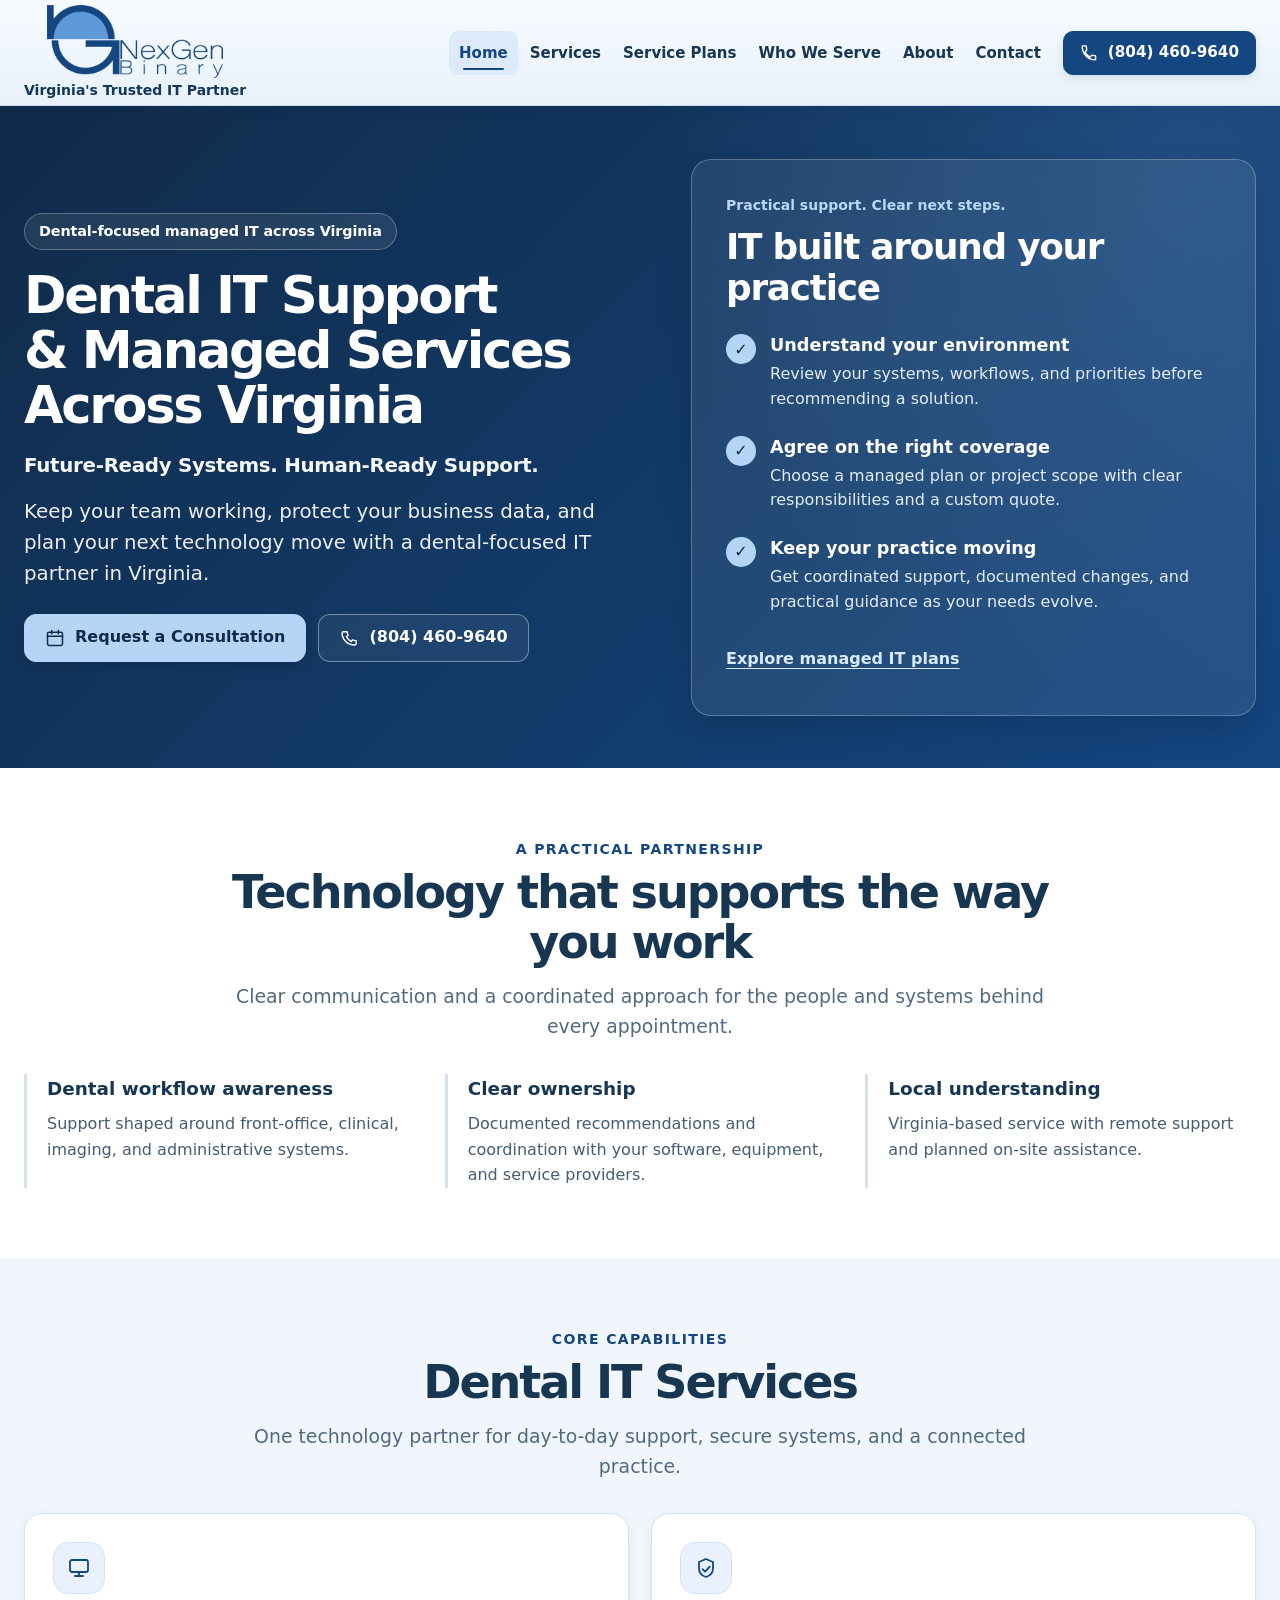
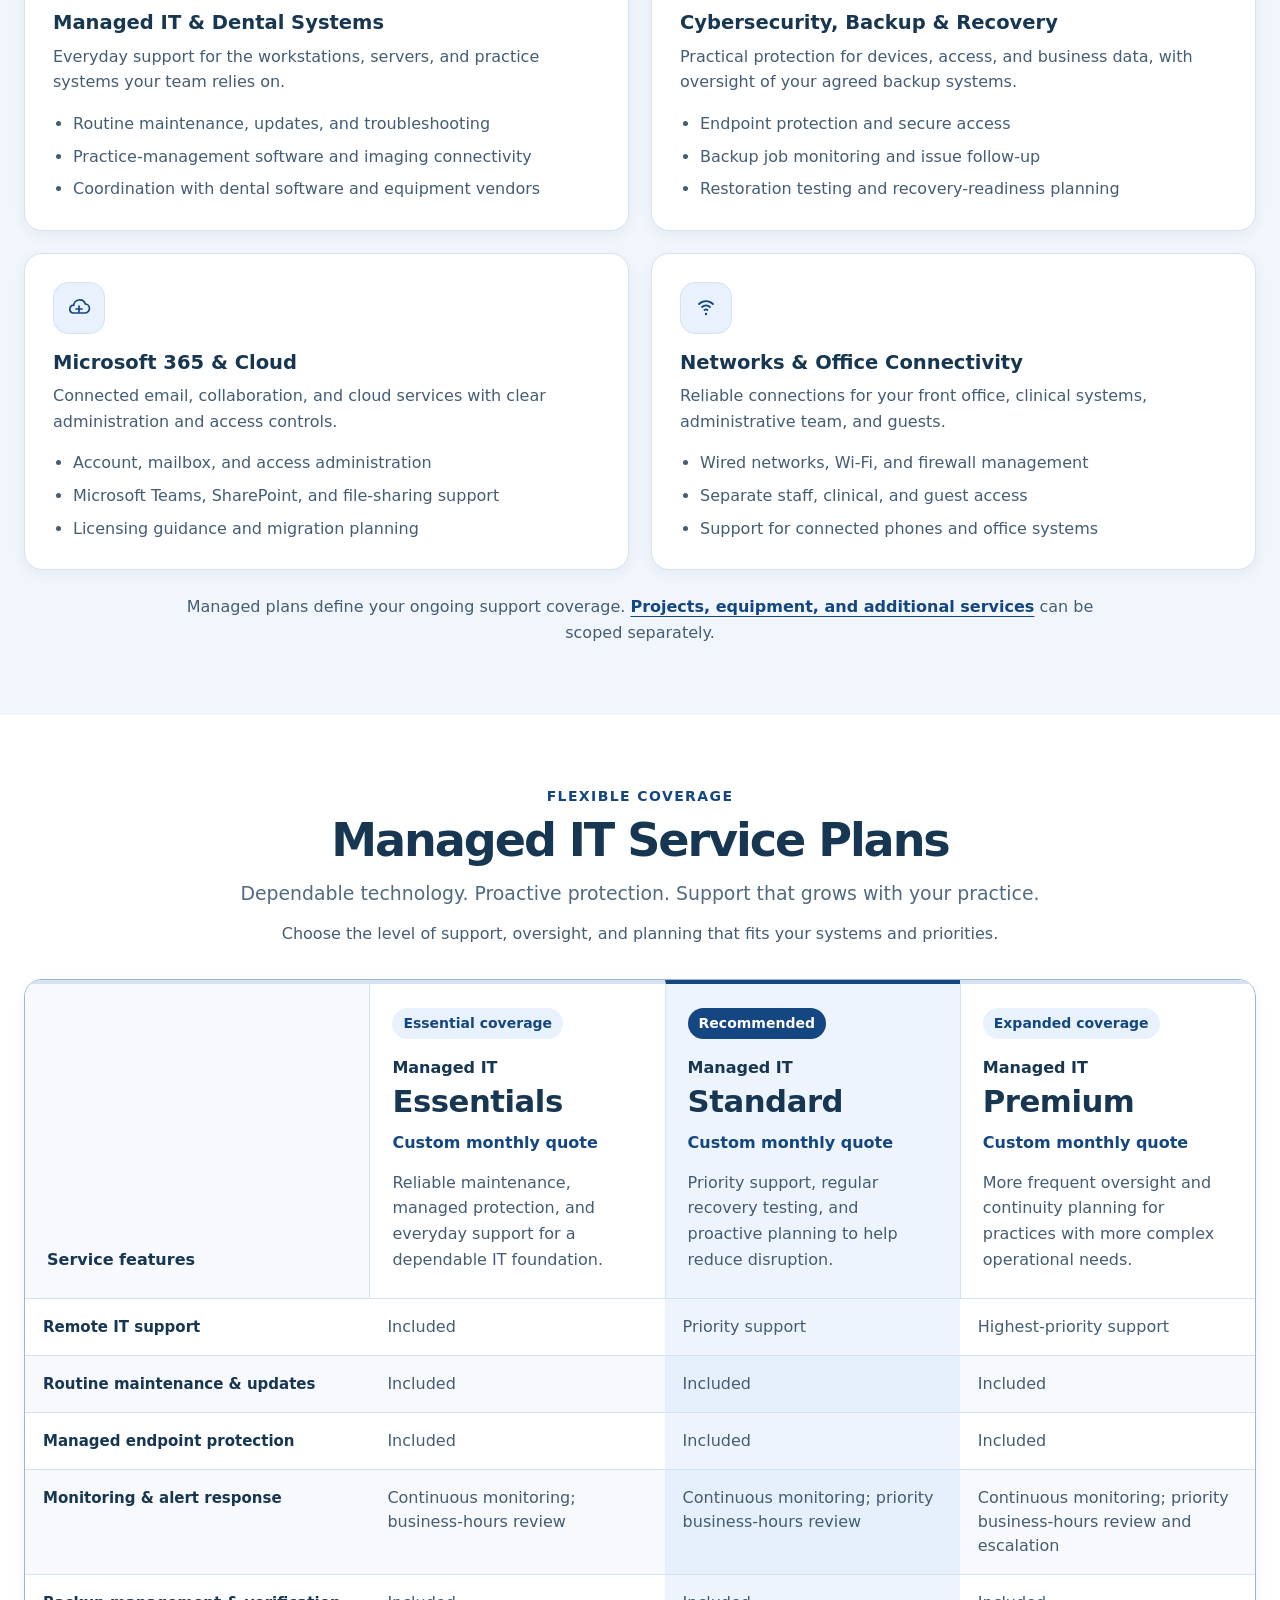
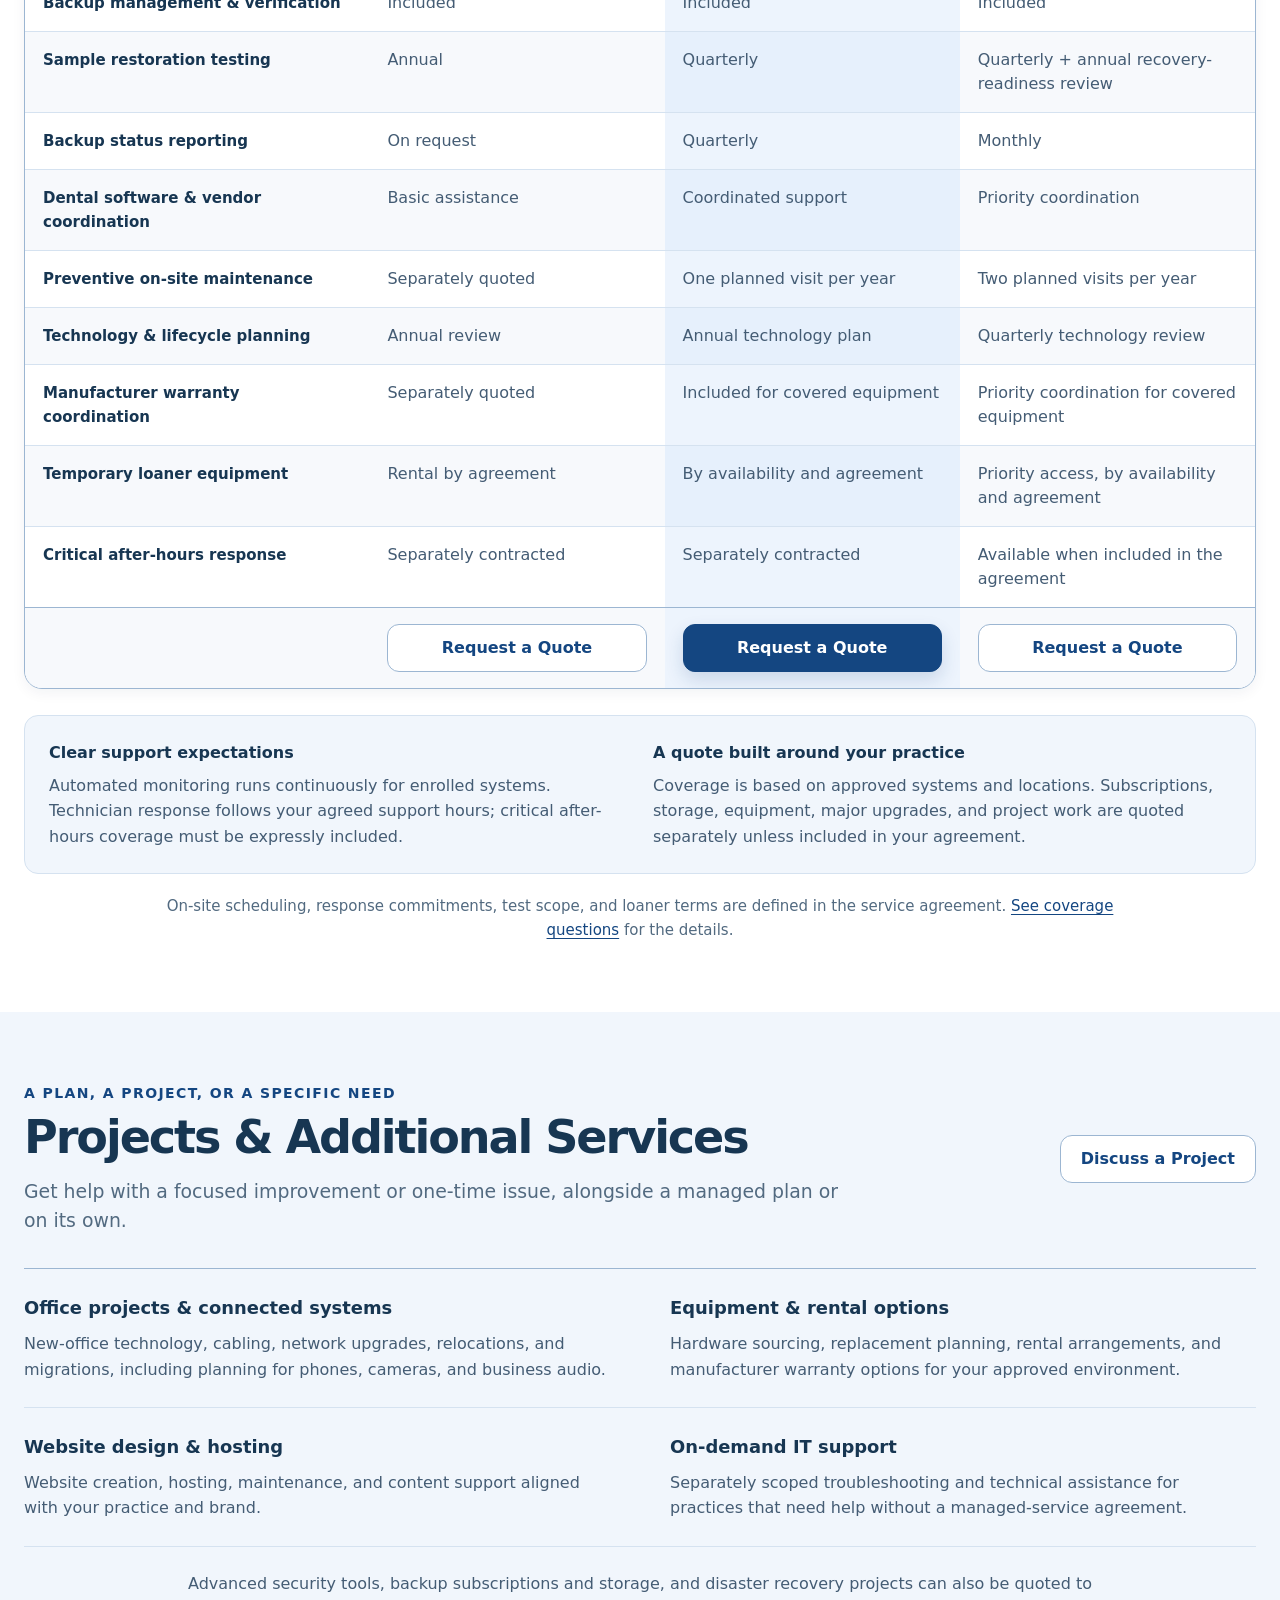
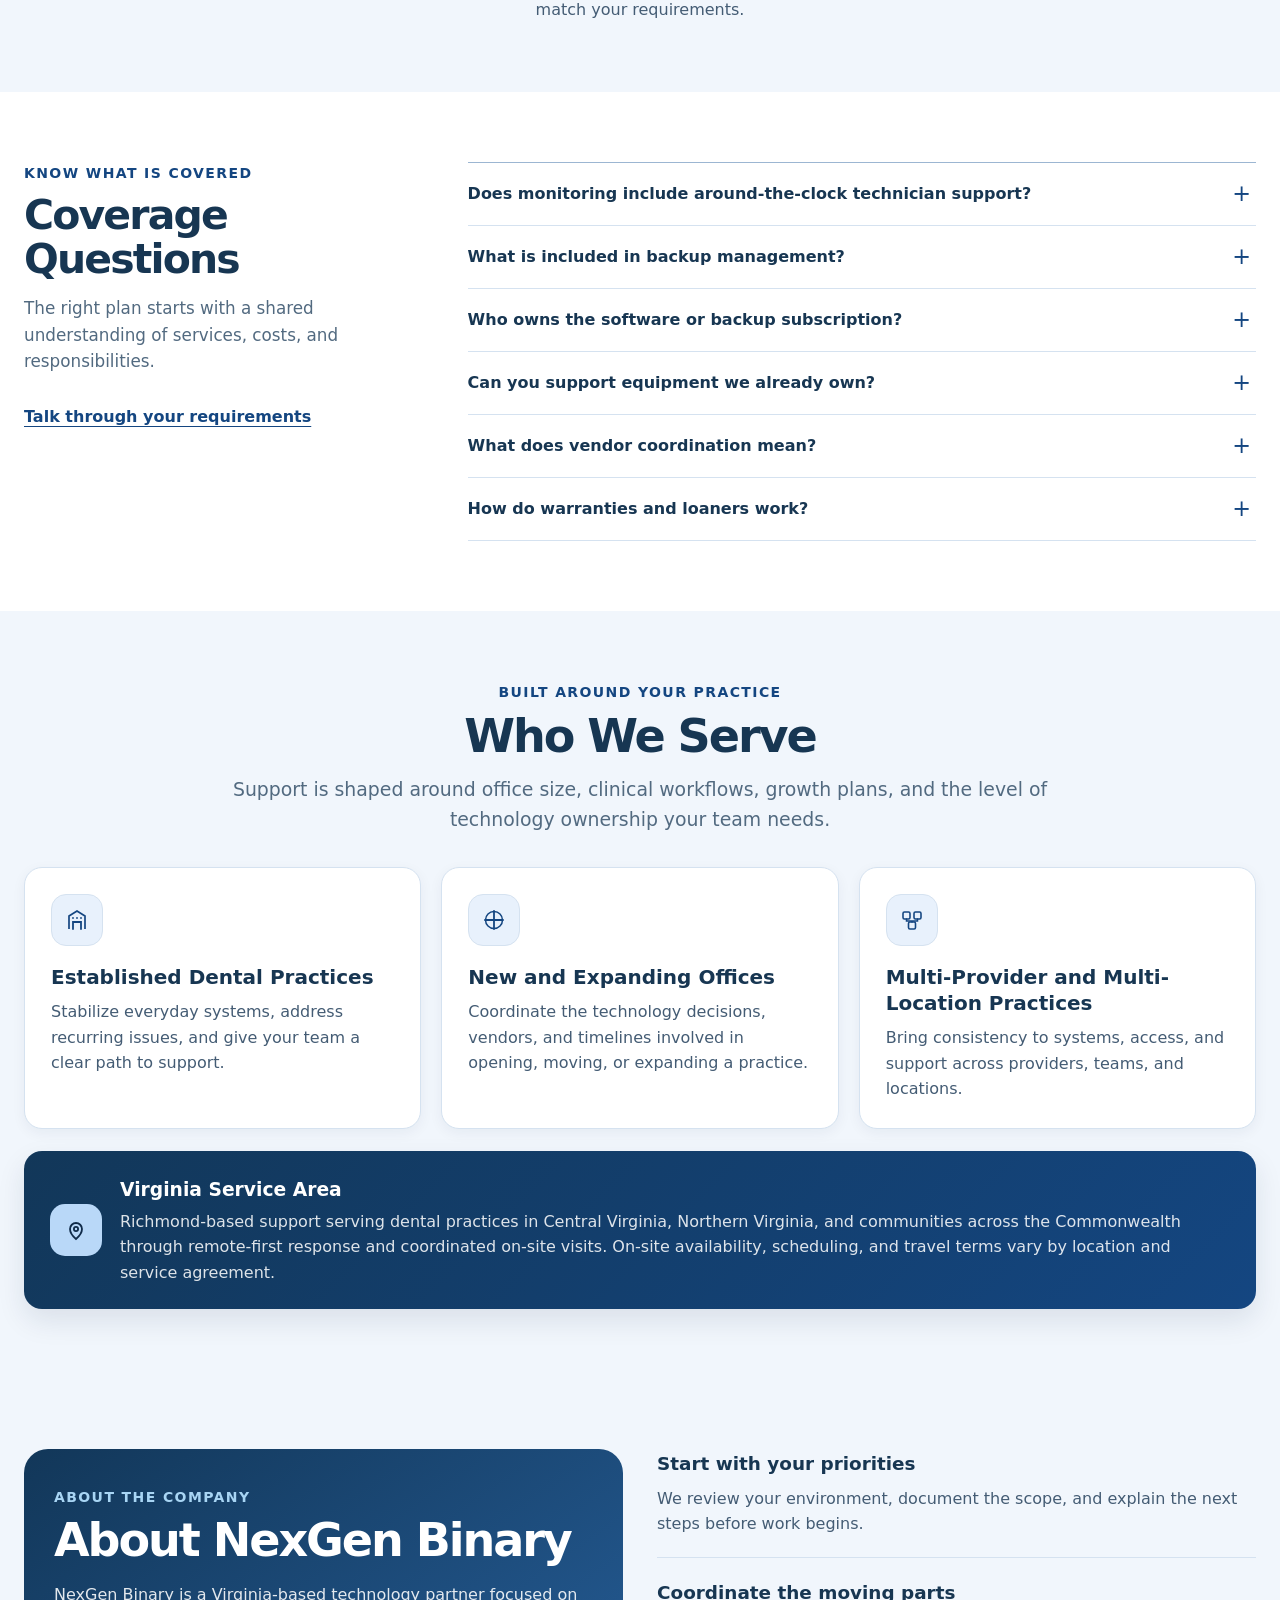
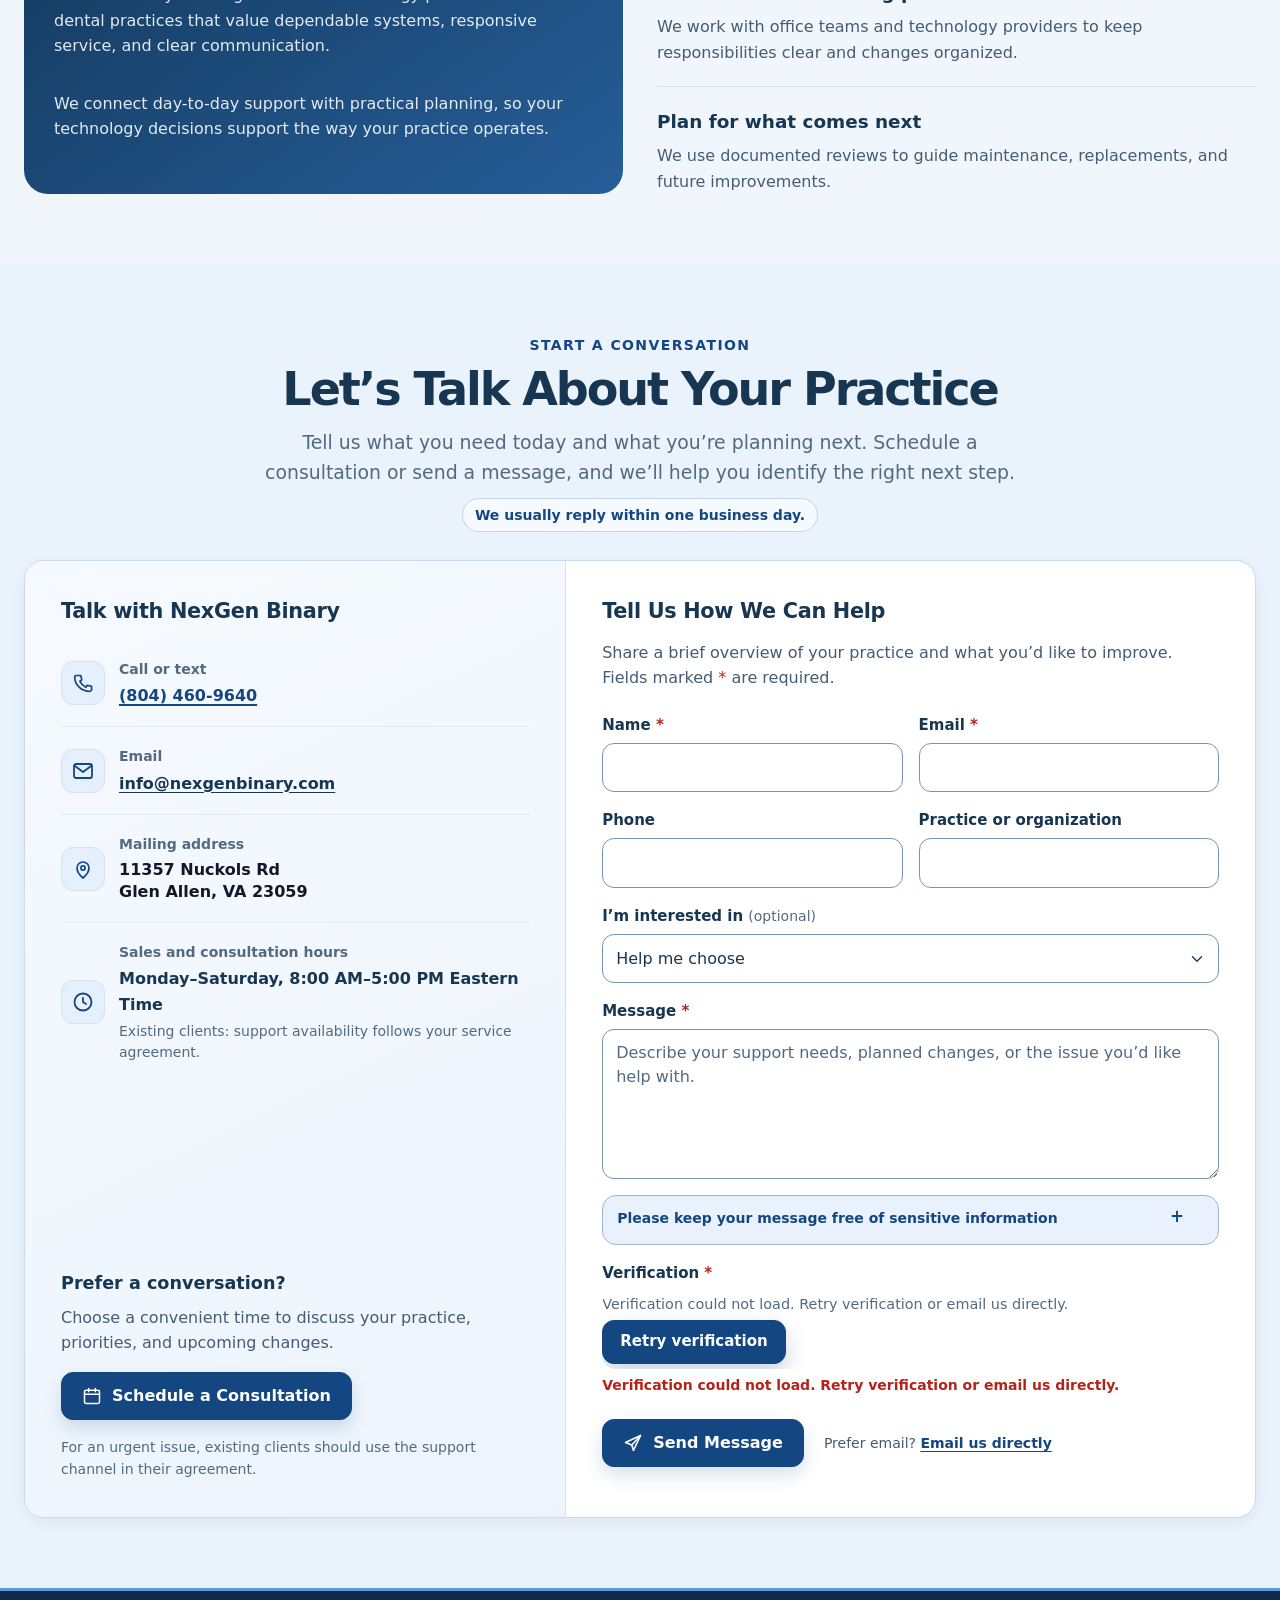
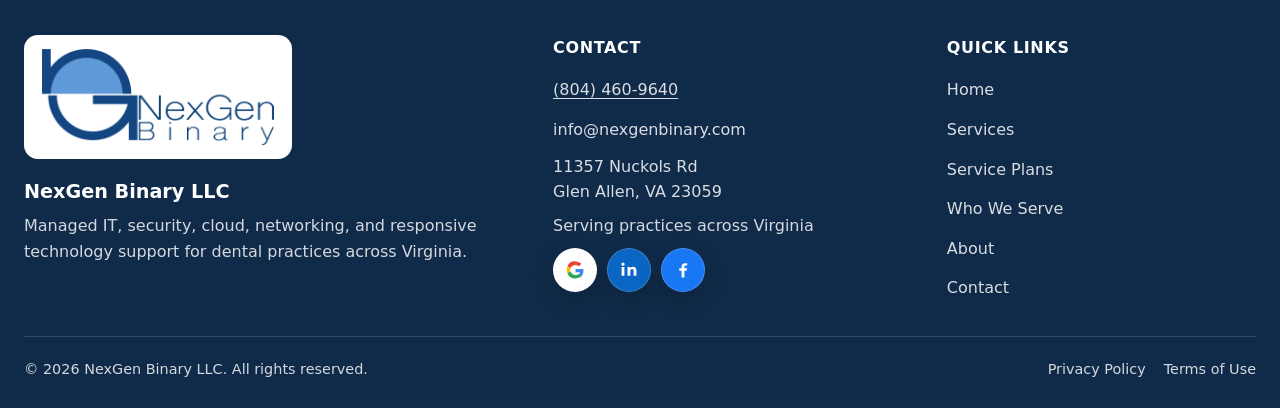
==== commit de5823a3: "Add files via upload" ====
--- a/index.html
+++ b/index.html
@@ -8,7 +8,7 @@
 <title>Dental IT Support &amp; Managed Services in Virginia | NexGen Binary</title>
 <meta content="#e8f1fa" name="theme-color"/>
 <meta content="telephone=no, address=no, email=no" name="format-detection"/>
-<meta content="Dental-focused managed IT, cybersecurity, Microsoft 365, cloud, networking, backups, and responsive support for practices across Virginia." name="description"/><meta content="index,follow,max-image-preview:large,max-snippet:-1,max-video-preview:-1" name="robots"/><meta content="production-2026-11-25-v11-service-plans" name="x-nexgen-build"/><meta content="website" property="og:type"/><meta content="NexGen Binary" property="og:site_name"/><meta content="en_US" property="og:locale"/><meta content="Dental IT Support &amp; Managed Services in Virginia | NexGen Binary" property="og:title"/><meta content="Dental-focused managed IT, cybersecurity, Microsoft 365, cloud, networking, backups, and responsive support for practices across Virginia." property="og:description"/><link href="https://nexgenbinary.com/" rel="canonical"/><meta content="https://nexgenbinary.com/" property="og:url"/><meta content="https://nexgenbinary.com/social-preview.png?v=20261125plans11" property="og:image"/><meta content="https://nexgenbinary.com/social-preview.png?v=20261125plans11" property="og:image:secure_url"/><meta content="image/png" property="og:image:type"/><meta content="1200" property="og:image:width"/><meta content="630" property="og:image:height"/><meta content="NexGen Binary — managed IT for dental practices across Virginia" property="og:image:alt"/><meta content="summary_large_image" name="twitter:card"/><meta content="Dental IT Support &amp; Managed Services in Virginia | NexGen Binary" name="twitter:title"/><meta content="Dental-focused managed IT, cybersecurity, Microsoft 365, cloud, networking, backups, and responsive support for practices across Virginia." name="twitter:description"/><meta content="https://nexgenbinary.com/social-preview.png?v=20261125plans11" name="twitter:image"/><link href="./favicon.ico?v=20261125plans11" rel="shortcut icon"/><link href="./favicon-16x16.png?v=20261125plans11" rel="icon" sizes="16x16" type="image/png"/><link href="./favicon-32x32.png?v=20261125plans11" rel="icon" sizes="32x32" type="image/png"/><link href="./favicon.svg?v=20261125plans11" rel="icon" type="image/svg+xml"/><link href="./apple-touch-icon.png?v=20261125plans11" rel="apple-touch-icon" sizes="180x180"/><link href="./assets/site.css?v=20261125plans11" rel="stylesheet"/><script type="application/ld+json">{
+<meta content="Dental-focused managed IT, cybersecurity, Microsoft 365, cloud, networking, backups, and responsive support for practices across Virginia." name="description"/><meta content="index,follow,max-image-preview:large,max-snippet:-1,max-video-preview:-1" name="robots"/><meta content="production-2026-11-25-v12-brand-booking" name="x-nexgen-build"/><meta content="website" property="og:type"/><meta content="NexGen Binary" property="og:site_name"/><meta content="en_US" property="og:locale"/><meta content="Dental IT Support &amp; Managed Services in Virginia | NexGen Binary" property="og:title"/><meta content="Dental-focused managed IT, cybersecurity, Microsoft 365, cloud, networking, backups, and responsive support for practices across Virginia." property="og:description"/><link href="https://nexgenbinary.com/" rel="canonical"/><meta content="https://nexgenbinary.com/" property="og:url"/><meta content="https://nexgenbinary.com/social-preview.png?v=20261125brand12" property="og:image"/><meta content="https://nexgenbinary.com/social-preview.png?v=20261125brand12" property="og:image:secure_url"/><meta content="image/png" property="og:image:type"/><meta content="1200" property="og:image:width"/><meta content="630" property="og:image:height"/><meta content="NexGen Binary — managed IT for dental practices across Virginia" property="og:image:alt"/><meta content="summary_large_image" name="twitter:card"/><meta content="Dental IT Support &amp; Managed Services in Virginia | NexGen Binary" name="twitter:title"/><meta content="Dental-focused managed IT, cybersecurity, Microsoft 365, cloud, networking, backups, and responsive support for practices across Virginia." name="twitter:description"/><meta content="https://nexgenbinary.com/social-preview.png?v=20261125brand12" name="twitter:image"/><link href="./favicon.ico?v=20261125brand12" rel="shortcut icon"/><link href="./favicon-16x16.png?v=20261125brand12" rel="icon" sizes="16x16" type="image/png"/><link href="./favicon-32x32.png?v=20261125brand12" rel="icon" sizes="32x32" type="image/png"/><link href="./favicon.svg?v=20261125brand12" rel="icon" type="image/svg+xml"/><link href="./apple-touch-icon.png?v=20261125brand12" rel="apple-touch-icon" sizes="180x180"/><link href="./assets/site.css?v=20261125brand12" rel="stylesheet"/><script type="application/ld+json">{
   "@context": "https://schema.org",
   "@graph": [
     {
@@ -30,11 +30,11 @@
       "url": "https://nexgenbinary.com/",
       "logo": {
         "@type": "ImageObject",
-        "url": "https://nexgenbinary.com/nexgenbinary-logo.png?v=20261125plans11",
+        "url": "https://nexgenbinary.com/nexgenbinary-logo.png?v=20261125brand12",
         "width": 960,
         "height": 396
       },
-      "image": "https://nexgenbinary.com/social-preview.png?v=20261125plans11",
+      "image": "https://nexgenbinary.com/social-preview.png?v=20261125brand12",
       "description": "Dental-focused managed IT, cybersecurity, Microsoft 365, cloud, networking, backups, and responsive support for practices across Virginia.",
       "slogan": "Virginia’s Trusted IT Partner",
       "telephone": "+1-804-460-9640",
@@ -153,12 +153,13 @@
     }
   ]
 }</script><meta content="strict-origin-when-cross-origin" name="referrer"/></head>
-<body data-nexgen-build="production-2026-11-25-v11-service-plans">
+<body data-nexgen-build="production-2026-11-25-v12-brand-booking">
 <a class="skip-link" href="#main-content">Skip to main content</a>
 <header class="site-header" data-site-header="">
 <div class="site-shell header-inner">
 <a aria-label="NexGen Binary home" class="brand" href="#home">
-<img alt="NexGen Binary logo" class="brand-logo" decoding="async" fetchpriority="high" height="396" src="./nexgenbinary-logo.png?v=20261125plans11" width="960"/>
+<img alt="NexGen Binary logo" class="brand-logo" decoding="async" fetchpriority="high" height="396" src="./nexgenbinary-logo.png?v=20261125brand12" width="960"/>
+<span class="brand-tagline">Virginia's Trusted IT Partner</span>
 </a>
 <button aria-controls="primary-navigation" aria-expanded="false" aria-label="Open navigation" class="nav-toggle" data-nav-toggle="" type="button">
 <span></span><span></span><span></span>
@@ -189,7 +190,7 @@
 <h1 class="hero-title"><span>Dental IT Support</span> <span>&amp; Managed Services</span> <span>Across Virginia</span></h1><p class="hero-tagline">Future-Ready Systems. Human-Ready Support.</p>
 <p class="hero-subtitle">Keep your team working, protect your business data, and plan your next technology move with a dental-focused IT partner in Virginia.</p>
 <div class="hero-actions">
-<a class="button button-primary" data-booking-open="" href="https://outlook.office.com/book/MeetNexGenBinary@nexgenbinary.com/" rel="noopener" target="_blank">
+<a class="button button-primary" data-booking-open="" aria-haspopup="dialog" aria-controls="nb-booking-modal" href="https://outlook.office.com/book/MeetNexGenBinary@nexgenbinary.com/" rel="noopener" target="_blank">
 <svg aria-hidden="true" viewbox="0 0 24 24"><rect fill="none" height="16" rx="2" stroke="currentColor" stroke-width="1.8" width="18" x="3" y="5"></rect><path d="M16 3v4M8 3v4M3 10h18" fill="none" stroke="currentColor" stroke-linecap="round" stroke-width="1.8"></path></svg>
               Request a Consultation
             </a>
@@ -219,16 +220,97 @@
 <article class="trust-item"><h3>Clear ownership</h3><p>Documented recommendations and coordination with your software, equipment, and service providers.</p></article>
 <article class="trust-item"><h3>Local understanding</h3><p>Virginia-based service with remote support and planned on-site assistance.</p></article>
 </div></div></section>
-<section class="section section-soft" id="services"><div class="site-shell"><div class="section-heading"><p class="section-kicker">Core capabilities</p><h2 class="section-title">Dental IT Services</h2><p class="section-intro">One technology partner for day-to-day support, secure systems, and a connected practice.</p></div><div class="services-grid services-grid-refined"><article class="card service-card"><div class="icon-tile"><svg aria-hidden="true" viewbox="0 0 24 24"><rect fill="none" height="12" rx="2" stroke="currentColor" stroke-width="1.8" width="18" x="3" y="4"></rect><path d="M8 20h8M12 16v4" fill="none" stroke="currentColor" stroke-linecap="round" stroke-width="1.8"></path></svg></div><h3>Managed IT &amp; Dental Systems</h3><p class="service-description">Everyday support for the workstations, servers, and practice systems your team relies on.</p><ul><li>Routine maintenance, updates, and troubleshooting</li><li>Practice-management software and imaging connectivity</li><li>Coordination with dental software and equipment vendors</li></ul></article><article class="card service-card"><div class="icon-tile"><svg aria-hidden="true" viewbox="0 0 24 24"><path d="M12 3l7 3v6c0 4.7-2.9 7.9-7 9-4.1-1.1-7-4.3-7-9V6l7-3Z" fill="none" stroke="currentColor" stroke-width="1.8"></path><path d="M8.5 13.2 11 15.7l4.8-5" fill="none" stroke="currentColor" stroke-linecap="round" stroke-linejoin="round" stroke-width="1.8"></path></svg></div><h3>Cybersecurity, Backup &amp; Recovery</h3><p class="service-description">Practical protection for devices, access, and business data, with oversight of your agreed backup systems.</p><ul><li>Endpoint protection and secure access</li><li>Backup job monitoring and issue follow-up</li><li>Restoration testing and recovery-readiness planning</li></ul></article><article class="card service-card"><div class="icon-tile"><svg aria-hidden="true" viewbox="0 0 24 24"><path d="M6 17a4 4 0 0 1 .7-7.9A6 6 0 0 1 18.3 8a4.5 4.5 0 0 1-.8 9H6Z" fill="none" stroke="currentColor" stroke-width="1.7"></path><path d="M9 13h6M12 10v6" fill="none" stroke="currentColor" stroke-linecap="round" stroke-width="1.7"></path></svg></div><h3>Microsoft 365 &amp; Cloud</h3><p class="service-description">Connected email, collaboration, and cloud services with clear administration and access controls.</p><ul><li>Account, mailbox, and access administration</li><li>Microsoft Teams, SharePoint, and file-sharing support</li><li>Licensing guidance and migration planning</li></ul></article><article class="card service-card"><div class="icon-tile"><svg aria-hidden="true" viewbox="0 0 24 24"><path d="M5 8a10 10 0 0 1 14 0M8 11a6 6 0 0 1 8 0M10.5 14a2.5 2.5 0 0 1 3 0" fill="none" stroke="currentColor" stroke-linecap="round" stroke-width="1.8"></path><circle cx="12" cy="18" fill="currentColor" r="1.2"></circle></svg></div><h3>Networks &amp; Office Connectivity</h3><p class="service-description">Reliable connections for your front office, clinical systems, administrative team, and guests.</p><ul><li>Wired networks, Wi-Fi, and firewall management</li><li>Separate staff, clinical, and guest access</li><li>Support for connected phones and office systems</li></ul></article></div><p class="section-context">Managed plans define your ongoing support coverage. <a href="#additional-services">Projects, equipment, and additional services</a> can be scoped separately.</p></div></section>
+<section class="section section-soft" id="services"><div class="site-shell"><div class="section-heading"><p class="section-kicker">Core capabilities</p><h2 class="section-title">Dental IT Services</h2><p class="section-intro">One technology partner for day-to-day support, secure systems, and a connected practice.</p></div><div class="services-grid services-grid-refined"><article class="card card-hover service-card"><div class="icon-tile"><svg aria-hidden="true" viewbox="0 0 24 24"><rect fill="none" height="12" rx="2" stroke="currentColor" stroke-width="1.8" width="18" x="3" y="4"></rect><path d="M8 20h8M12 16v4" fill="none" stroke="currentColor" stroke-linecap="round" stroke-width="1.8"></path></svg></div><h3>Managed IT &amp; Dental Systems</h3><p class="service-description">Everyday support for the workstations, servers, and practice systems your team relies on.</p><ul><li>Routine maintenance, updates, and troubleshooting</li><li>Practice-management software and imaging connectivity</li><li>Coordination with dental software and equipment vendors</li></ul></article><article class="card card-hover service-card"><div class="icon-tile"><svg aria-hidden="true" viewbox="0 0 24 24"><path d="M12 3l7 3v6c0 4.7-2.9 7.9-7 9-4.1-1.1-7-4.3-7-9V6l7-3Z" fill="none" stroke="currentColor" stroke-width="1.8"></path><path d="M8.5 13.2 11 15.7l4.8-5" fill="none" stroke="currentColor" stroke-linecap="round" stroke-linejoin="round" stroke-width="1.8"></path></svg></div><h3>Cybersecurity, Backup &amp; Recovery</h3><p class="service-description">Practical protection for devices, access, and business data, with oversight of your agreed backup systems.</p><ul><li>Endpoint protection and secure access</li><li>Backup job monitoring and issue follow-up</li><li>Restoration testing and recovery-readiness planning</li></ul></article><article class="card card-hover service-card"><div class="icon-tile"><svg aria-hidden="true" viewbox="0 0 24 24"><path d="M6 17a4 4 0 0 1 .7-7.9A6 6 0 0 1 18.3 8a4.5 4.5 0 0 1-.8 9H6Z" fill="none" stroke="currentColor" stroke-width="1.7"></path><path d="M9 13h6M12 10v6" fill="none" stroke="currentColor" stroke-linecap="round" stroke-width="1.7"></path></svg></div><h3>Microsoft 365 &amp; Cloud</h3><p class="service-description">Connected email, collaboration, and cloud services with clear administration and access controls.</p><ul><li>Account, mailbox, and access administration</li><li>Microsoft Teams, SharePoint, and file-sharing support</li><li>Licensing guidance and migration planning</li></ul></article><article class="card card-hover service-card"><div class="icon-tile"><svg aria-hidden="true" viewbox="0 0 24 24"><path d="M5 8a10 10 0 0 1 14 0M8 11a6 6 0 0 1 8 0M10.5 14a2.5 2.5 0 0 1 3 0" fill="none" stroke="currentColor" stroke-linecap="round" stroke-width="1.8"></path><circle cx="12" cy="18" fill="currentColor" r="1.2"></circle></svg></div><h3>Networks &amp; Office Connectivity</h3><p class="service-description">Reliable connections for your front office, clinical systems, administrative team, and guests.</p><ul><li>Wired networks, Wi-Fi, and firewall management</li><li>Separate staff, clinical, and guest access</li><li>Support for connected phones and office systems</li></ul></article></div><p class="section-context">Managed plans define your ongoing support coverage. <a href="#additional-services">Projects, equipment, and additional services</a> can be scoped separately.</p></div></section>
 <section class="section section-white" id="pricing"><div class="site-shell">
 <div class="section-heading"><p class="section-kicker">Flexible coverage</p><h2 class="section-title">Managed IT Service Plans</h2><p class="section-intro">Dependable technology. Proactive protection. Support that grows with your practice.</p><p class="plans-lead">Choose the level of support, oversight, and planning that fits your systems and priorities.</p></div>
 <!-- NGB_PLANS_START -->
-<div class="plan-comparison-content" id="plan-comparison"><div class="plan-summaries">
+<div class="plan-comparison-content" id="plan-comparison">
+<div class="plan-comparison-wrap"><table id="plan-comparison-table" class="plan-comparison">
+<caption class="sr-only">Managed IT service plan comparison</caption><colgroup><col class="feature-column"/><col/><col class="recommended-column"/><col/></colgroup>
+<thead><tr><th scope="col" id="coverage-feature" class="comparison-corner"><span>Service features</span></th>
+<th scope="col" id="plan-essentials" class="plan-column-head" data-plan-header="essentials" aria-labelledby="plan-essentials-title">
+<span class="plan-summary-badge">Essential coverage</span><h3 id="plan-essentials-title"><span class="plan-family">Managed IT</span> <span class="plan-name">Essentials</span></h3><p class="plan-summary-price">Custom monthly quote</p><p class="plan-summary-description">Reliable maintenance, managed protection, and everyday support for a dependable IT foundation.</p>
+</th>
+<th scope="col" id="plan-standard" class="plan-column-head is-recommended" data-plan-header="standard" aria-labelledby="plan-standard-title">
+<span class="plan-summary-badge">Recommended</span><h3 id="plan-standard-title"><span class="plan-family">Managed IT</span> <span class="plan-name">Standard</span></h3><p class="plan-summary-price">Custom monthly quote</p><p class="plan-summary-description">Priority support, regular recovery testing, and proactive planning to help reduce disruption.</p>
+</th>
+<th scope="col" id="plan-premium" class="plan-column-head" data-plan-header="premium" aria-labelledby="plan-premium-title">
+<span class="plan-summary-badge">Expanded coverage</span><h3 id="plan-premium-title"><span class="plan-family">Managed IT</span> <span class="plan-name">Premium</span></h3><p class="plan-summary-price">Custom monthly quote</p><p class="plan-summary-description">More frequent oversight and continuity planning for practices with more complex operational needs.</p>
+</th>
+</tr></thead><tbody>
+<tr data-feature="remote-support"><th scope="row" id="feature-remote-support">Remote IT support</th>
+<td headers="feature-remote-support plan-essentials">Included</td>
+<td headers="feature-remote-support plan-standard">Priority support</td>
+<td headers="feature-remote-support plan-premium">Highest-priority support</td>
+</tr>
+<tr data-feature="maintenance"><th scope="row" id="feature-maintenance">Routine maintenance &amp; updates</th>
+<td headers="feature-maintenance plan-essentials">Included</td>
+<td headers="feature-maintenance plan-standard">Included</td>
+<td headers="feature-maintenance plan-premium">Included</td>
+</tr>
+<tr data-feature="endpoint-protection"><th scope="row" id="feature-endpoint-protection">Managed endpoint protection</th>
+<td headers="feature-endpoint-protection plan-essentials">Included</td>
+<td headers="feature-endpoint-protection plan-standard">Included</td>
+<td headers="feature-endpoint-protection plan-premium">Included</td>
+</tr>
+<tr data-feature="monitoring-alerts"><th scope="row" id="feature-monitoring-alerts">Monitoring &amp; alert response</th>
+<td headers="feature-monitoring-alerts plan-essentials">Continuous monitoring; business-hours review</td>
+<td headers="feature-monitoring-alerts plan-standard">Continuous monitoring; priority business-hours review</td>
+<td headers="feature-monitoring-alerts plan-premium">Continuous monitoring; priority business-hours review and escalation</td>
+</tr>
+<tr data-feature="backup-management"><th scope="row" id="feature-backup-management">Backup management &amp; verification</th>
+<td headers="feature-backup-management plan-essentials">Included</td>
+<td headers="feature-backup-management plan-standard">Included</td>
+<td headers="feature-backup-management plan-premium">Included</td>
+</tr>
+<tr data-feature="restore-testing"><th scope="row" id="feature-restore-testing">Sample restoration testing</th>
+<td headers="feature-restore-testing plan-essentials">Annual</td>
+<td headers="feature-restore-testing plan-standard">Quarterly</td>
+<td headers="feature-restore-testing plan-premium">Quarterly + annual recovery-readiness review</td>
+</tr>
+<tr data-feature="backup-reporting"><th scope="row" id="feature-backup-reporting">Backup status reporting</th>
+<td headers="feature-backup-reporting plan-essentials">On request</td>
+<td headers="feature-backup-reporting plan-standard">Quarterly</td>
+<td headers="feature-backup-reporting plan-premium">Monthly</td>
+</tr>
+<tr data-feature="vendor-coordination"><th scope="row" id="feature-vendor-coordination">Dental software &amp; vendor coordination</th>
+<td headers="feature-vendor-coordination plan-essentials">Basic assistance</td>
+<td headers="feature-vendor-coordination plan-standard">Coordinated support</td>
+<td headers="feature-vendor-coordination plan-premium">Priority coordination</td>
+</tr>
+<tr data-feature="onsite-maintenance"><th scope="row" id="feature-onsite-maintenance">Preventive on-site maintenance</th>
+<td headers="feature-onsite-maintenance plan-essentials">Separately quoted</td>
+<td headers="feature-onsite-maintenance plan-standard">One planned visit per year</td>
+<td headers="feature-onsite-maintenance plan-premium">Two planned visits per year</td>
+</tr>
+<tr data-feature="technology-planning"><th scope="row" id="feature-technology-planning">Technology &amp; lifecycle planning</th>
+<td headers="feature-technology-planning plan-essentials">Annual review</td>
+<td headers="feature-technology-planning plan-standard">Annual technology plan</td>
+<td headers="feature-technology-planning plan-premium">Quarterly technology review</td>
+</tr>
+<tr data-feature="warranty-coordination"><th scope="row" id="feature-warranty-coordination">Manufacturer warranty coordination</th>
+<td headers="feature-warranty-coordination plan-essentials">Separately quoted</td>
+<td headers="feature-warranty-coordination plan-standard">Included for covered equipment</td>
+<td headers="feature-warranty-coordination plan-premium">Priority coordination for covered equipment</td>
+</tr>
+<tr data-feature="loaner-equipment"><th scope="row" id="feature-loaner-equipment">Temporary loaner equipment</th>
+<td headers="feature-loaner-equipment plan-essentials">Rental by agreement</td>
+<td headers="feature-loaner-equipment plan-standard">By availability and agreement</td>
+<td headers="feature-loaner-equipment plan-premium">Priority access, by availability and agreement</td>
+</tr>
+<tr data-feature="after-hours"><th scope="row" id="feature-after-hours">Critical after-hours response</th>
+<td headers="feature-after-hours plan-essentials">Separately contracted</td>
+<td headers="feature-after-hours plan-standard">Separately contracted</td>
+<td headers="feature-after-hours plan-premium">Available when included in the agreement</td>
+</tr>
+</tbody><tfoot><tr><th scope="row"><span class="sr-only">Request a quote</span></th>
+<td><a class="button button-outline" href="https://outlook.office.com/book/MeetNexGenBinary@nexgenbinary.com/" data-booking-open="" data-booking-plan="Managed IT Essentials" aria-label="Request a quote for Managed IT Essentials" aria-haspopup="dialog" aria-controls="nb-booking-modal" target="_blank" rel="noopener">Request a Quote</a></td>
+<td><a class="button button-primary" href="https://outlook.office.com/book/MeetNexGenBinary@nexgenbinary.com/" data-booking-open="" data-booking-plan="Managed IT Standard" aria-label="Request a quote for Managed IT Standard" aria-haspopup="dialog" aria-controls="nb-booking-modal" target="_blank" rel="noopener">Request a Quote</a></td>
+<td><a class="button button-outline" href="https://outlook.office.com/book/MeetNexGenBinary@nexgenbinary.com/" data-booking-open="" data-booking-plan="Managed IT Premium" aria-label="Request a quote for Managed IT Premium" aria-haspopup="dialog" aria-controls="nb-booking-modal" target="_blank" rel="noopener">Request a Quote</a></td>
+</tr></tfoot></table></div>
+<div class="plan-summaries plan-mobile-summaries">
 <article class="plan-summary" data-plan="essentials">
-<span class="plan-summary-badge">Essential coverage</span>
-<h3>Managed IT Essentials</h3><p class="plan-summary-price">Custom monthly quote</p>
-<p class="plan-summary-description">Reliable maintenance, managed protection, and everyday support for a dependable IT foundation.</p>
-<a class="button button-outline" href="#contact-form" data-plan-select="Managed IT Essentials" aria-label="Request a quote for Managed IT Essentials">Request a Quote</a>
+<span class="plan-summary-badge">Essential coverage</span><h3 id="mobile-plan-essentials-title"><span class="plan-family">Managed IT</span> <span class="plan-name">Essentials</span></h3><p class="plan-summary-price">Custom monthly quote</p><p class="plan-summary-description">Reliable maintenance, managed protection, and everyday support for a dependable IT foundation.</p>
 <details class="plan-mobile-details"><summary>Explore Essentials features</summary><dl>
 <div data-feature="remote-support"><dt>Remote IT support</dt><dd>Included</dd></div>
 <div data-feature="maintenance"><dt>Routine maintenance &amp; updates</dt><dd>Included</dd></div>
@@ -243,12 +325,11 @@
 <div data-feature="warranty-coordination"><dt>Manufacturer warranty coordination</dt><dd>Separately quoted</dd></div>
 <div data-feature="loaner-equipment"><dt>Temporary loaner equipment</dt><dd>Rental by agreement</dd></div>
 <div data-feature="after-hours"><dt>Critical after-hours response</dt><dd>Separately contracted</dd></div>
-</dl></details></article>
+</dl></details>
+<a class="button button-outline" href="https://outlook.office.com/book/MeetNexGenBinary@nexgenbinary.com/" data-booking-open="" data-booking-plan="Managed IT Essentials" aria-label="Request a quote for Managed IT Essentials" aria-haspopup="dialog" aria-controls="nb-booking-modal" target="_blank" rel="noopener">Request a Quote</a>
+</article>
 <article class="plan-summary is-recommended" data-plan="standard" data-recommended="true">
-<span class="plan-summary-badge">Recommended</span>
-<h3>Managed IT Standard</h3><p class="plan-summary-price">Custom monthly quote</p>
-<p class="plan-summary-description">Priority support, regular recovery testing, and proactive planning to help reduce disruption.</p>
-<a class="button button-primary" href="#contact-form" data-plan-select="Managed IT Standard" aria-label="Request a quote for Managed IT Standard">Request a Quote</a>
+<span class="plan-summary-badge">Recommended</span><h3 id="mobile-plan-standard-title"><span class="plan-family">Managed IT</span> <span class="plan-name">Standard</span></h3><p class="plan-summary-price">Custom monthly quote</p><p class="plan-summary-description">Priority support, regular recovery testing, and proactive planning to help reduce disruption.</p>
 <details class="plan-mobile-details"><summary>Explore Standard features</summary><dl>
 <div data-feature="remote-support"><dt>Remote IT support</dt><dd>Priority support</dd></div>
 <div data-feature="maintenance"><dt>Routine maintenance &amp; updates</dt><dd>Included</dd></div>
@@ -263,12 +344,11 @@
 <div data-feature="warranty-coordination"><dt>Manufacturer warranty coordination</dt><dd>Included for covered equipment</dd></div>
 <div data-feature="loaner-equipment"><dt>Temporary loaner equipment</dt><dd>By availability and agreement</dd></div>
 <div data-feature="after-hours"><dt>Critical after-hours response</dt><dd>Separately contracted</dd></div>
-</dl></details></article>
+</dl></details>
+<a class="button button-primary" href="https://outlook.office.com/book/MeetNexGenBinary@nexgenbinary.com/" data-booking-open="" data-booking-plan="Managed IT Standard" aria-label="Request a quote for Managed IT Standard" aria-haspopup="dialog" aria-controls="nb-booking-modal" target="_blank" rel="noopener">Request a Quote</a>
+</article>
 <article class="plan-summary" data-plan="premium">
-<span class="plan-summary-badge">Expanded coverage</span>
-<h3>Managed IT Premium</h3><p class="plan-summary-price">Custom monthly quote</p>
-<p class="plan-summary-description">More frequent oversight and continuity planning for practices with more complex operational needs.</p>
-<a class="button button-outline" href="#contact-form" data-plan-select="Managed IT Premium" aria-label="Request a quote for Managed IT Premium">Request a Quote</a>
+<span class="plan-summary-badge">Expanded coverage</span><h3 id="mobile-plan-premium-title"><span class="plan-family">Managed IT</span> <span class="plan-name">Premium</span></h3><p class="plan-summary-price">Custom monthly quote</p><p class="plan-summary-description">More frequent oversight and continuity planning for practices with more complex operational needs.</p>
 <details class="plan-mobile-details"><summary>Explore Premium features</summary><dl>
 <div data-feature="remote-support"><dt>Remote IT support</dt><dd>Highest-priority support</dd></div>
 <div data-feature="maintenance"><dt>Routine maintenance &amp; updates</dt><dd>Included</dd></div>
@@ -283,85 +363,10 @@
 <div data-feature="warranty-coordination"><dt>Manufacturer warranty coordination</dt><dd>Priority coordination for covered equipment</dd></div>
 <div data-feature="loaner-equipment"><dt>Temporary loaner equipment</dt><dd>Priority access, by availability and agreement</dd></div>
 <div data-feature="after-hours"><dt>Critical after-hours response</dt><dd>Available when included in the agreement</dd></div>
-</dl></details></article>
-</div>
-<div class="plan-comparison-wrap"><table id="plan-comparison-table" class="plan-comparison">
-<caption>Compare managed IT coverage</caption><colgroup><col class="feature-column"/><col/><col class="recommended-column"/><col/></colgroup>
-<thead><tr><th scope="col" id="coverage-feature">Service feature</th>
-<th scope="col" id="plan-essentials">Essentials</th>
-<th scope="col" id="plan-standard">Standard <span class="table-recommendation">Recommended</span></th>
-<th scope="col" id="plan-premium">Premium</th>
-</tr></thead><tbody>
-<tr data-feature="remote-support"><th scope="row" id="feature-remote-support">Remote IT support</th>
-<td headers="feature-remote-support plan-essentials">Included</td>
-<td headers="feature-remote-support plan-standard">Priority support</td>
-<td headers="feature-remote-support plan-premium">Highest-priority support</td>
-</tr>
-<tr data-feature="maintenance"><th scope="row" id="feature-maintenance">Routine maintenance &amp; updates</th>
-<td headers="feature-maintenance plan-essentials">Included</td>
-<td headers="feature-maintenance plan-standard">Included</td>
-<td headers="feature-maintenance plan-premium">Included</td>
-</tr>
-<tr data-feature="endpoint-protection"><th scope="row" id="feature-endpoint-protection">Managed endpoint protection</th>
-<td headers="feature-endpoint-protection plan-essentials">Included</td>
-<td headers="feature-endpoint-protection plan-standard">Included</td>
-<td headers="feature-endpoint-protection plan-premium">Included</td>
-</tr>
-<tr data-feature="monitoring-alerts"><th scope="row" id="feature-monitoring-alerts">Monitoring &amp; alert response</th>
-<td headers="feature-monitoring-alerts plan-essentials">Continuous monitoring; business-hours review</td>
-<td headers="feature-monitoring-alerts plan-standard">Continuous monitoring; priority business-hours review</td>
-<td headers="feature-monitoring-alerts plan-premium">Continuous monitoring; priority business-hours review and escalation</td>
-</tr>
-<tr data-feature="backup-management"><th scope="row" id="feature-backup-management">Backup management &amp; verification</th>
-<td headers="feature-backup-management plan-essentials">Included</td>
-<td headers="feature-backup-management plan-standard">Included</td>
-<td headers="feature-backup-management plan-premium">Included</td>
-</tr>
-<tr data-feature="restore-testing"><th scope="row" id="feature-restore-testing">Sample restoration testing</th>
-<td headers="feature-restore-testing plan-essentials">Annual</td>
-<td headers="feature-restore-testing plan-standard">Quarterly</td>
-<td headers="feature-restore-testing plan-premium">Quarterly + annual recovery-readiness review</td>
-</tr>
-<tr data-feature="backup-reporting"><th scope="row" id="feature-backup-reporting">Backup status reporting</th>
-<td headers="feature-backup-reporting plan-essentials">On request</td>
-<td headers="feature-backup-reporting plan-standard">Quarterly</td>
-<td headers="feature-backup-reporting plan-premium">Monthly</td>
-</tr>
-<tr data-feature="vendor-coordination"><th scope="row" id="feature-vendor-coordination">Dental software &amp; vendor coordination</th>
-<td headers="feature-vendor-coordination plan-essentials">Basic assistance</td>
-<td headers="feature-vendor-coordination plan-standard">Coordinated support</td>
-<td headers="feature-vendor-coordination plan-premium">Priority coordination</td>
-</tr>
-<tr data-feature="onsite-maintenance"><th scope="row" id="feature-onsite-maintenance">Preventive on-site maintenance</th>
-<td headers="feature-onsite-maintenance plan-essentials">Separately quoted</td>
-<td headers="feature-onsite-maintenance plan-standard">One planned visit per year</td>
-<td headers="feature-onsite-maintenance plan-premium">Two planned visits per year</td>
-</tr>
-<tr data-feature="technology-planning"><th scope="row" id="feature-technology-planning">Technology &amp; lifecycle planning</th>
-<td headers="feature-technology-planning plan-essentials">Annual review</td>
-<td headers="feature-technology-planning plan-standard">Annual technology plan</td>
-<td headers="feature-technology-planning plan-premium">Quarterly technology review</td>
-</tr>
-<tr data-feature="warranty-coordination"><th scope="row" id="feature-warranty-coordination">Manufacturer warranty coordination</th>
-<td headers="feature-warranty-coordination plan-essentials">Separately quoted</td>
-<td headers="feature-warranty-coordination plan-standard">Included for covered equipment</td>
-<td headers="feature-warranty-coordination plan-premium">Priority coordination for covered equipment</td>
-</tr>
-<tr data-feature="loaner-equipment"><th scope="row" id="feature-loaner-equipment">Temporary loaner equipment</th>
-<td headers="feature-loaner-equipment plan-essentials">Rental by agreement</td>
-<td headers="feature-loaner-equipment plan-standard">By availability and agreement</td>
-<td headers="feature-loaner-equipment plan-premium">Priority access, by availability and agreement</td>
-</tr>
-<tr data-feature="after-hours"><th scope="row" id="feature-after-hours">Critical after-hours response</th>
-<td headers="feature-after-hours plan-essentials">Separately contracted</td>
-<td headers="feature-after-hours plan-standard">Separately contracted</td>
-<td headers="feature-after-hours plan-premium">Available when included in the agreement</td>
-</tr>
-</tbody><tfoot><tr><th scope="row">Find your fit</th>
-<td><a class="button button-outline button-small" href="#contact-form" data-plan-select="Managed IT Essentials" aria-label="Request a quote for Managed IT Essentials">Request a Quote</a></td>
-<td><a class="button button-primary button-small" href="#contact-form" data-plan-select="Managed IT Standard" aria-label="Request a quote for Managed IT Standard">Request a Quote</a></td>
-<td><a class="button button-outline button-small" href="#contact-form" data-plan-select="Managed IT Premium" aria-label="Request a quote for Managed IT Premium">Request a Quote</a></td>
-</tr></tfoot></table></div></div>
+</dl></details>
+<a class="button button-outline" href="https://outlook.office.com/book/MeetNexGenBinary@nexgenbinary.com/" data-booking-open="" data-booking-plan="Managed IT Premium" aria-label="Request a quote for Managed IT Premium" aria-haspopup="dialog" aria-controls="nb-booking-modal" target="_blank" rel="noopener">Request a Quote</a>
+</article>
+</div></div>
 <!-- NGB_PLANS_END -->
 <div class="coverage-notes">
 <div><h3>Clear support expectations</h3><p>Automated monitoring runs continuously for enrolled systems. Technician response follows your agreed support hours; critical after-hours coverage must be expressly included.</p></div>
@@ -442,7 +447,7 @@
 <div class="contact-hours"><div class="contact-label">Sales and consultation hours</div><div class="contact-value">Monday–Saturday, 8:00 AM–5:00 PM Eastern Time</div><small>Existing clients: support availability follows your service agreement.</small></div>
 </li>
 </ul>
-<div class="contact-scheduling"><h4>Prefer a conversation?</h4><p>Choose a convenient time to discuss your practice, priorities, and upcoming changes.</p><a class="button button-primary" data-booking-open="" href="https://outlook.office.com/book/MeetNexGenBinary@nexgenbinary.com/" rel="noopener" target="_blank"><svg aria-hidden="true" viewbox="0 0 24 24"><rect fill="none" height="16" rx="2" stroke="currentColor" stroke-width="1.8" width="18" x="3" y="5"></rect><path d="M16 3v4M8 3v4M3 10h18" fill="none" stroke="currentColor" stroke-linecap="round" stroke-width="1.8"></path></svg>Schedule a Consultation</a><p class="existing-client-note">For an urgent issue, existing clients should use the support channel in their agreement.</p></div></aside><div class="contact-message-panel" id="contact-form">
+<div class="contact-scheduling"><h4>Prefer a conversation?</h4><p>Choose a convenient time to discuss your practice, priorities, and upcoming changes.</p><a class="button button-primary" data-booking-open="" aria-haspopup="dialog" aria-controls="nb-booking-modal" href="https://outlook.office.com/book/MeetNexGenBinary@nexgenbinary.com/" rel="noopener" target="_blank"><svg aria-hidden="true" viewbox="0 0 24 24"><rect fill="none" height="16" rx="2" stroke="currentColor" stroke-width="1.8" width="18" x="3" y="5"></rect><path d="M16 3v4M8 3v4M3 10h18" fill="none" stroke="currentColor" stroke-linecap="round" stroke-width="1.8"></path></svg>Schedule a Consultation</a><p class="existing-client-note">For an urgent issue, existing clients should use the support channel in their agreement.</p></div></aside><div class="contact-message-panel" id="contact-form">
 <h3>Tell Us How We Can Help</h3>
 <p class="form-helper">Share a brief overview of your practice and what you’d like to improve. Fields marked <span aria-hidden="true" class="required">*</span> are required.</p>
 <form action="https://formspree.io/f/mdalpbzo" class="contact-form contact-form-refined" data-contact-form="" data-formspree-endpoint="https://formspree.io/f/mdalpbzo" data-recipient="info@nexgenbinary.com" id="contactForm" method="POST"><input aria-hidden="true" autocomplete="off" class="form-honeypot" name="_gotcha" tabindex="-1" type="text"/><input name="_subject" type="hidden" value="New website message from NexGen Binary LLC"/>
@@ -464,7 +469,7 @@
 <label class="form-label" for="contact-organization">Practice or organization</label>
 <input autocomplete="organization" class="form-control" id="contact-organization" maxlength="160" name="organization"/>
 </div>
-<div class="form-field full interest-field"><label class="form-label" for="contact-interest">I’m interested in <span class="optional-label">(optional)</span></label><select class="form-control" id="contact-interest" name="interest"><option value="Help me choose">Help me choose</option><option value="Managed IT Essentials">Managed IT Essentials</option><option value="Managed IT Standard">Managed IT Standard</option><option value="Managed IT Premium">Managed IT Premium</option><option value="Project or one-time support">Project or one-time support</option></select><p aria-live="polite" class="plan-selection-status" data-plan-selection-status="" role="status"></p></div><div class="form-field full message">
+<div class="form-field full interest-field"><label class="form-label" for="contact-interest">I’m interested in <span class="optional-label">(optional)</span></label><select class="form-control" id="contact-interest" name="interest"><option value="Help me choose">Help me choose</option><option value="Managed IT Essentials">Managed IT Essentials</option><option value="Managed IT Standard">Managed IT Standard</option><option value="Managed IT Premium">Managed IT Premium</option><option value="Project or one-time support">Project or one-time support</option></select></div><div class="form-field full message">
 <label class="form-label" for="contact-message">Message <span aria-hidden="true" class="required">*</span></label>
 <textarea aria-describedby="contact-message-error phi-warning" class="form-control" data-label="Message" id="contact-message" maxlength="4000" name="message" placeholder="Describe your support needs, planned changes, or the issue you’d like help with." required=""></textarea>
 <span aria-live="polite" class="field-error" id="contact-message-error"></span>
@@ -493,7 +498,7 @@
 <footer class="site-footer">
 <div class="site-shell footer-main">
 <div>
-<div class="footer-brand-panel"><img alt="NexGen Binary logo" decoding="async" height="396" loading="lazy" src="./nexgenbinary-logo.png?v=20261125plans11" width="960"/></div>
+<div class="footer-brand-panel"><img alt="NexGen Binary logo" decoding="async" height="396" loading="lazy" src="./nexgenbinary-logo.png?v=20261125brand12" width="960"/></div>
 <h2 class="footer-title">NexGen Binary LLC</h2>
 <div class="footer-copy-row"><p class="footer-copy">Managed IT, security, cloud, networking, and responsive technology support for dental practices across Virginia.</p></div>
 </div>
@@ -531,13 +536,14 @@
 </nav>
 </div>
 </footer>
-<dialog aria-hidden="true" aria-labelledby="nb-booking-title" class="nb-booking-modal" id="nb-booking-modal">
+<dialog aria-hidden="true" aria-labelledby="nb-booking-title" aria-describedby="nb-booking-plan-context nb-booking-subtitle" class="nb-booking-modal" id="nb-booking-modal">
 <div class="nb-booking-backdrop" data-booking-close=""></div>
 <section class="nb-booking-dialog">
 <header class="nb-booking-header">
 <div class="nb-booking-heading">
 <h2 class="nb-booking-title" id="nb-booking-title">Schedule a Consultation</h2>
-<p class="nb-booking-subtitle">Choose a convenient time for a conversation with NexGen Binary.</p><p class="nb-booking-phi">Do not include patient names, treatment information, insurance details, or other protected health information in booking notes.</p>
+<p class="nb-booking-plan" id="nb-booking-plan-context" data-booking-plan-context="" hidden></p>
+<p class="nb-booking-subtitle" id="nb-booking-subtitle">Choose a convenient time for a conversation with NexGen Binary.</p><p class="nb-booking-phi">Please do not include patient information or other sensitive records in booking notes.</p>
 </div>
 <div class="nb-booking-actions">
 <a aria-label="Open booking page in a new tab" class="nb-booking-external" href="https://outlook.office.com/book/MeetNexGenBinary@nexgenbinary.com/" rel="noopener" target="_blank">
@@ -563,5 +569,5 @@
 <path d="M6 14.5 12 8l6 6.5" fill="none" stroke="currentColor" stroke-linecap="round" stroke-linejoin="round" stroke-width="2.2"></path>
 </svg>
 </button>
-<script defer="" src="./assets/site.js?v=20261125plans11"></script></body>
+<script defer="" src="./assets/site.js?v=20261125brand12"></script></body>
 </html>
--- a/assets/site.css
+++ b/assets/site.css
@@ -1,5 +1,5 @@
 
-/* NexGen Binary — v11 service plans and contact refinement, November 2026. Original logo pixels are unchanged. */
+/* NexGen Binary — v12 brand, unified plan comparison, and booking refinement, November 2026. */
 :root {
   color-scheme: light;
   --brand-blue: #144681;
@@ -31,8 +31,8 @@
   --radius-sm: 12px;
   --radius-md: 18px;
   --radius-lg: 24px;
-  --header-min-height: 90px;
-  --header-height: 91px;
+  --header-min-height: 104px;
+  --header-height: 105px;
   --max-width: 1240px;
 }
 
@@ -58,6 +58,7 @@
 [hidden] { display: none !important; }
 h1, h2, h3 { overflow-wrap: break-word; }
 button, a { -webkit-tap-highlight-color: transparent; }
+.sr-only { position: absolute; width: 1px; height: 1px; padding: 0; margin: -1px; overflow: hidden; clip: rect(0, 0, 0, 0); white-space: nowrap; border: 0; }
 
 .skip-link {
   position: fixed;
@@ -132,6 +133,9 @@
   object-fit: contain;
   flex: 0 0 auto;
 }
+.site-header .brand { flex-direction: column; justify-content: center; gap: 3px; }
+.site-header .brand-logo { width: 176px; }
+.brand-tagline { color: var(--navy-900); font-size: 0.875rem; font-weight: 600; line-height: 1.4; letter-spacing: 0; white-space: nowrap; }
 .nav-toggle {
   display: none;
   width: 44px;
@@ -379,12 +383,14 @@
   box-shadow: var(--shadow-sm);
 }
 .card-hover { transition: transform 160ms ease, box-shadow 160ms ease, border-color 160ms ease; }
-.card-hover:hover { transform: translateY(-2px); border-color: #bcd4e7; box-shadow: var(--shadow-md); }
-.card-hover:hover .icon-tile {
-  color: var(--brand-blue);
-  border-color: var(--brand-light);
-  background: var(--accent-soft);
-  transform: translateY(-1px) scale(1.04);
+@media (hover: hover) and (pointer: fine) {
+  .card-hover:hover { transform: translateY(-3px); border-color: var(--border-strong); box-shadow: var(--shadow-md); }
+  .card-hover:hover .icon-tile {
+    color: var(--brand-blue);
+    border-color: var(--brand-light);
+    background: var(--accent-soft);
+    transform: translateY(-1px);
+  }
 }
 
 /* Why */
@@ -691,8 +697,8 @@
 .error-actions { display: flex; flex-wrap: wrap; justify-content: center; gap: 12px; margin-top: 24px; }
 
 @media (max-width: 1080px) {
-  :root { --header-min-height: 80px; --header-height: 81px; }
-  .site-header .brand-logo { width: 168px; height: auto; }
+  :root { --header-min-height: 100px; --header-height: 101px; }
+  .site-header .brand-logo { width: 164px; height: auto; }
   .js .nav-toggle { display: block; margin-left: auto; flex: 0 0 44px; }
   .js .primary-nav {
     display: none;
@@ -751,11 +757,11 @@
 }
 
 @media (max-width: 700px) {
-  :root { --header-min-height: 72px; --header-height: 73px; }
+  :root { --header-min-height: 92px; --header-height: 93px; }
   .site-shell { width: min(var(--max-width), calc(100% - 28px)); }
   .header-inner { gap: 10px; }
   .brand { gap: 9px; }
-  .site-header .brand-logo { width: 156px; height: auto; }
+  .site-header .brand-logo { width: 148px; height: auto; }
   .js .primary-nav { right: 14px; left: 14px; }
   .header-actions { grid-template-columns: 1fr; }
   .hero-inner { padding-block: 36px; }
@@ -790,7 +796,6 @@
 
 @media (max-width: 420px) {
   .site-shell { width: calc(100% - 28px); }
-  .site-header .brand-logo { width: 150px; }
   .nav-toggle { width: 44px; height: 44px; padding: 10px; }
   .section { padding-block: 48px; }
   .hero-panel { padding: 18px; border-radius: 20px; }
@@ -858,6 +863,7 @@
   background: linear-gradient(180deg, #eef7fd 0%, #e2f0fa 100%);
 }
 .nb-booking-heading { min-width: 0; }
+.nb-booking-plan { margin: 7px 0 0; color: var(--brand-blue); font-size: 0.9375rem; font-weight: 750; line-height: 1.4; }
 .nb-booking-title {
   margin: 0;
   color: var(--navy-950);
@@ -1470,6 +1476,7 @@
   .nb-booking-heading { display: contents; }
   .nb-booking-title { grid-column: 1; grid-row: 1; }
   .nb-booking-actions { grid-column: 2; grid-row: 1; }
+  .nb-booking-plan { grid-column: 1 / -1; margin: 0; }
   .nb-booking-phi { grid-column: 1 / -1; }
   .nb-booking-title { font-size: 1rem; }
   .nb-booking-phi { font-size: 0.875rem; }
@@ -1488,8 +1495,9 @@
   .error-page { padding-inline: 14px; }
 }
 @media (max-height: 500px) and (orientation: landscape) {
-  :root { --header-min-height: 64px; --header-height: 65px; }
-  .site-header .brand-logo { width: 132px; }
+  :root { --header-min-height: 78px; --header-height: 79px; }
+  .header-inner { padding-block: 3px; }
+  .site-header .brand-logo { width: 120px; }
   .nb-booking-header { min-height: 54px; padding-block: 8px; }
   .nb-booking-subtitle { display: none; }
 }
@@ -1527,35 +1535,42 @@
 .service-description { margin: 0 0 16px; }
 .services-grid-refined li + li { margin-top: 7px; }
 
-/* Three concise plan introductions. Their feature details share one data source. */
+/* One continuous comparison on desktop; complete, expandable plan cards on mobile. */
 .plans-lead { margin: 12px auto 0; max-width: 720px; }
-.plan-summaries { display: grid; grid-template-columns: repeat(3, minmax(0, 1fr)); gap: 18px; align-items: stretch; }
+.plan-mobile-summaries { display: none; }
 .plan-summary { display: flex; flex-direction: column; min-width: 0; padding: 25px; border: 1px solid var(--border-strong); border-radius: 18px; background: #fff; }
 .plan-summary.is-recommended { border: 2px solid var(--brand-blue); padding: 24px; background: #eef5fd; box-shadow: 0 8px 24px rgba(20,70,129,0.09); }
-.plan-summary-badge { display: inline-block; align-self: flex-start; margin-bottom: 18px; padding: 5px 11px; border-radius: 999px; color: var(--brand-blue); background: var(--accent-soft); font-size: 0.875rem; font-weight: 750; }
+.plan-summary-badge { display: inline-block; align-self: flex-start; margin-bottom: 18px; padding: 5px 11px; border-radius: 999px; color: var(--brand-blue); background: var(--accent-soft); font-size: 0.875rem; font-weight: 750; line-height: 1.5; }
 .is-recommended .plan-summary-badge { color: #fff; background: var(--brand-blue); }
-.plan-summary h3 { margin: 0; color: var(--text-strong); font-size: clamp(1.35rem, 2vw, 1.7rem); line-height: 1.25; letter-spacing: -0.025em; }
+.plan-summary h3, .plan-column-head h3 { margin: 0; color: var(--text-strong); line-height: 1.2; letter-spacing: -0.025em; }
+.plan-family { display: block; margin-bottom: 4px; font-size: 1rem; font-weight: 600; line-height: 1.4; letter-spacing: 0; }
+.plan-name { display: block; font-size: clamp(1.65rem, 2.4vw, 2rem); font-weight: 750; }
 .plan-summary-price { margin: 10px 0 0; color: var(--brand-blue); font-size: 1rem; font-weight: 750; }
-.plan-summary-description { flex: 1; margin: 14px 0 22px; }
+.plan-summary-description { margin: 14px 0 0; color: var(--text); font-size: 1rem; font-weight: 400; line-height: 1.6; }
 .plan-summary > .button { width: 100%; }
 .plan-mobile-details { display: none; }
-.plan-comparison-wrap { margin-top: 32px; }
-.plan-comparison { width: 100%; table-layout: fixed; border-collapse: separate; border-spacing: 0; border: 1px solid var(--border); border-radius: 14px; overflow: hidden; background: #fff; text-align: left; }
-.plan-comparison caption { padding: 0 0 14px; color: var(--text-strong); font-size: 1.15rem; font-weight: 750; text-align: left; }
+.plan-comparison-wrap { border: 1px solid var(--border-strong); border-radius: 18px; overflow: hidden; background: #fff; box-shadow: var(--shadow-sm); }
+.plan-comparison { width: 100%; table-layout: fixed; border-collapse: separate; border-spacing: 0; text-align: left; }
 .plan-comparison col { width: 24%; }
 .plan-comparison .feature-column { width: 28%; }
 .plan-comparison th, .plan-comparison td { padding: 16px 18px; vertical-align: top; overflow-wrap: break-word; }
-.plan-comparison thead th { vertical-align: middle; color: var(--text-strong); background: #eaf1f9; font-size: 1.05rem; }
+.plan-comparison thead th { padding: 24px 22px 26px; border-top: 4px solid #d5e2f0; color: var(--text-strong); background: #fff; font-size: 1rem; }
+.plan-comparison thead .comparison-corner { vertical-align: bottom; background: #f7f9fc; }
+.plan-comparison .comparison-corner > span { display: block; font-weight: 750; }
+.plan-comparison thead .plan-column-head { border-left: 1px solid var(--border); }
+.plan-comparison thead .plan-column-head.is-recommended { border-top-color: var(--brand-blue); background: #edf4fd; }
 .plan-comparison tbody th { color: var(--text-strong); font-size: 0.9375rem; font-weight: 700; }
 .plan-comparison tbody td { font-size: 1rem; line-height: 1.5; }
 .plan-comparison tbody tr:nth-child(even) > * { background: #f7f9fc; }
-.plan-comparison tr > :nth-child(3) { background: #edf4fd; }
+.plan-comparison tbody tr > :nth-child(3), .plan-comparison tfoot tr > :nth-child(3) { background: #edf4fd; }
 .plan-comparison tbody tr:nth-child(even) > :nth-child(3) { background: #e6f0fc; }
-.plan-comparison thead tr > :nth-child(3) { color: #fff; background: var(--brand-blue); }
 .plan-comparison tbody tr > * { border-top: 1px solid var(--border); }
-.table-recommendation { display: block; margin-top: 2px; font-size: 0.875rem; font-weight: 500; }
 .plan-comparison tfoot > tr > * { border-top: 1px solid var(--border-strong); vertical-align: middle; background: #f7f9fc; }
-.plan-comparison tfoot .button { min-height: 44px; width: 100%; padding-inline: 12px; }
+.plan-comparison tfoot .button { min-height: 48px; width: 100%; padding-inline: 12px; font-size: 1rem; }
+@media (hover: hover) and (pointer: fine) {
+  .plan-comparison tbody tr:hover > * { background: #eff5fc; }
+  .plan-comparison tbody tr:hover > :nth-child(3) { background: #dfecfc; }
+}
 .coverage-notes { display: grid; grid-template-columns: repeat(2, minmax(0,1fr)); gap: 26px; margin-top: 26px; padding: 24px; border: 1px solid var(--border); border-radius: 14px; background: var(--surface-soft); }
 .coverage-notes h3 { margin: 0 0 7px; color: var(--text-strong); font-size: 1rem; }
 .coverage-notes p { margin: 0; font-size: 1rem; }
@@ -1614,11 +1629,10 @@
 .contact-form-refined textarea.form-control { min-height: 150px; flex: initial; line-height: 1.5; }
 .contact-form-refined .form-control { min-height: 46px; }
 .contact-form-refined .form-control::placeholder { color: #526a80; opacity: 1; }
-.contact-form-refined .field-error:empty, .contact-form-refined .captcha-error:empty, .contact-form-refined .form-status:empty, .plan-selection-status:empty { min-height: 0; margin: 0; }
+.contact-form-refined .field-error:empty, .contact-form-refined .captcha-error:empty, .contact-form-refined .form-status:empty { min-height: 0; margin: 0; }
 .contact-form-refined .form-label { font-size: 0.9375rem; font-weight: 700; }
 .optional-label { color: var(--text-muted); font-size: 0.875rem; font-weight: 400; }
 .contact-form-refined select { appearance: none; -webkit-appearance: none; padding-right: 42px; background-image: url("data:image/svg+xml,%3Csvg xmlns='http://www.w3.org/2000/svg' viewBox='0 0 24 24'%3E%3Cpath d='m6 9 6 6 6-6' fill='none' stroke='%23144681' stroke-width='2' stroke-linecap='round' stroke-linejoin='round'/%3E%3C/svg%3E"); background-size: 18px; background-position: right 12px center; background-repeat: no-repeat; }
-.plan-selection-status { margin: 6px 0 0; font-size: 0.875rem; color: var(--brand-blue); }
 .contact-form-refined .privacy-disclosure { grid-column: 1/-1; padding: 12px 14px; border: 1px solid var(--border); border-radius: 10px; background: #f6f9fd; font-size: 0.875rem; }
 .contact-form-refined .privacy-disclosure summary { min-height: 24px; padding-right: 20px; line-height: 1.45; font-weight: 650; }
 .contact-form-refined .privacy-disclosure-body { font-size: 0.875rem; }
@@ -1633,16 +1647,16 @@
   .plan-summary { padding: 21px; }
   .plan-summary.is-recommended { padding: 20px; }
   .plan-comparison th, .plan-comparison td { padding: 14px; }
+  .plan-comparison thead th { padding: 20px 16px; }
   .project-heading { align-items: flex-start; flex-direction: column; gap: 20px; }
 }
 @media (max-width: 920px) {
-  .plan-summaries { grid-template-columns: 1fr; max-width: 680px; margin-inline: auto; gap: 20px; }
+  .plan-mobile-summaries { display: grid; grid-template-columns: 1fr; max-width: 680px; margin-inline: auto; gap: 20px; }
   .plan-summary { padding: 25px; }
   .plan-summary.is-recommended { padding: 24px; }
   .plan-summary-badge { margin-bottom: 12px; }
-  .plan-summary h3 { font-size: 1.5rem; }
-  .plan-summary-description { margin-bottom: 18px; }
-  .plan-mobile-details { display: block; margin-top: 16px; border-top: 1px solid var(--border-strong); }
+  .plan-name { font-size: 1.85rem; }
+  .plan-mobile-details { display: block; margin: 20px 0 18px; border-top: 1px solid var(--border-strong); border-bottom: 1px solid var(--border-strong); }
   .plan-mobile-details summary { padding-block: 16px; color: var(--brand-blue); }
   .plan-mobile-details dl { margin: 0; }
   .plan-mobile-details dl > div { padding: 13px 0; border-top: 1px solid var(--border); }
@@ -1690,10 +1704,12 @@
 @media print {
   .plan-mobile-details { display: none !important; }
   .plan-comparison-wrap { display: block !important; }
-  .plan-summaries { grid-template-columns: repeat(3,minmax(0,1fr)); max-width: none; }
+  .plan-mobile-summaries { display: none !important; }
   .plan-comparison { font-size: 9pt; }
   .plan-comparison th, .plan-comparison td { padding: 6pt; }
   .plan-comparison tbody td { font-size: 9pt; }
+  .plan-family, .plan-summary-price, .plan-summary-description { font-size: 9pt; }
+  .plan-name { font-size: 14pt; }
   .plan-summary, .coverage-notes { break-inside: avoid; }
   .contact-panel { display: block; }
   .contact-message-panel { display: none; }
